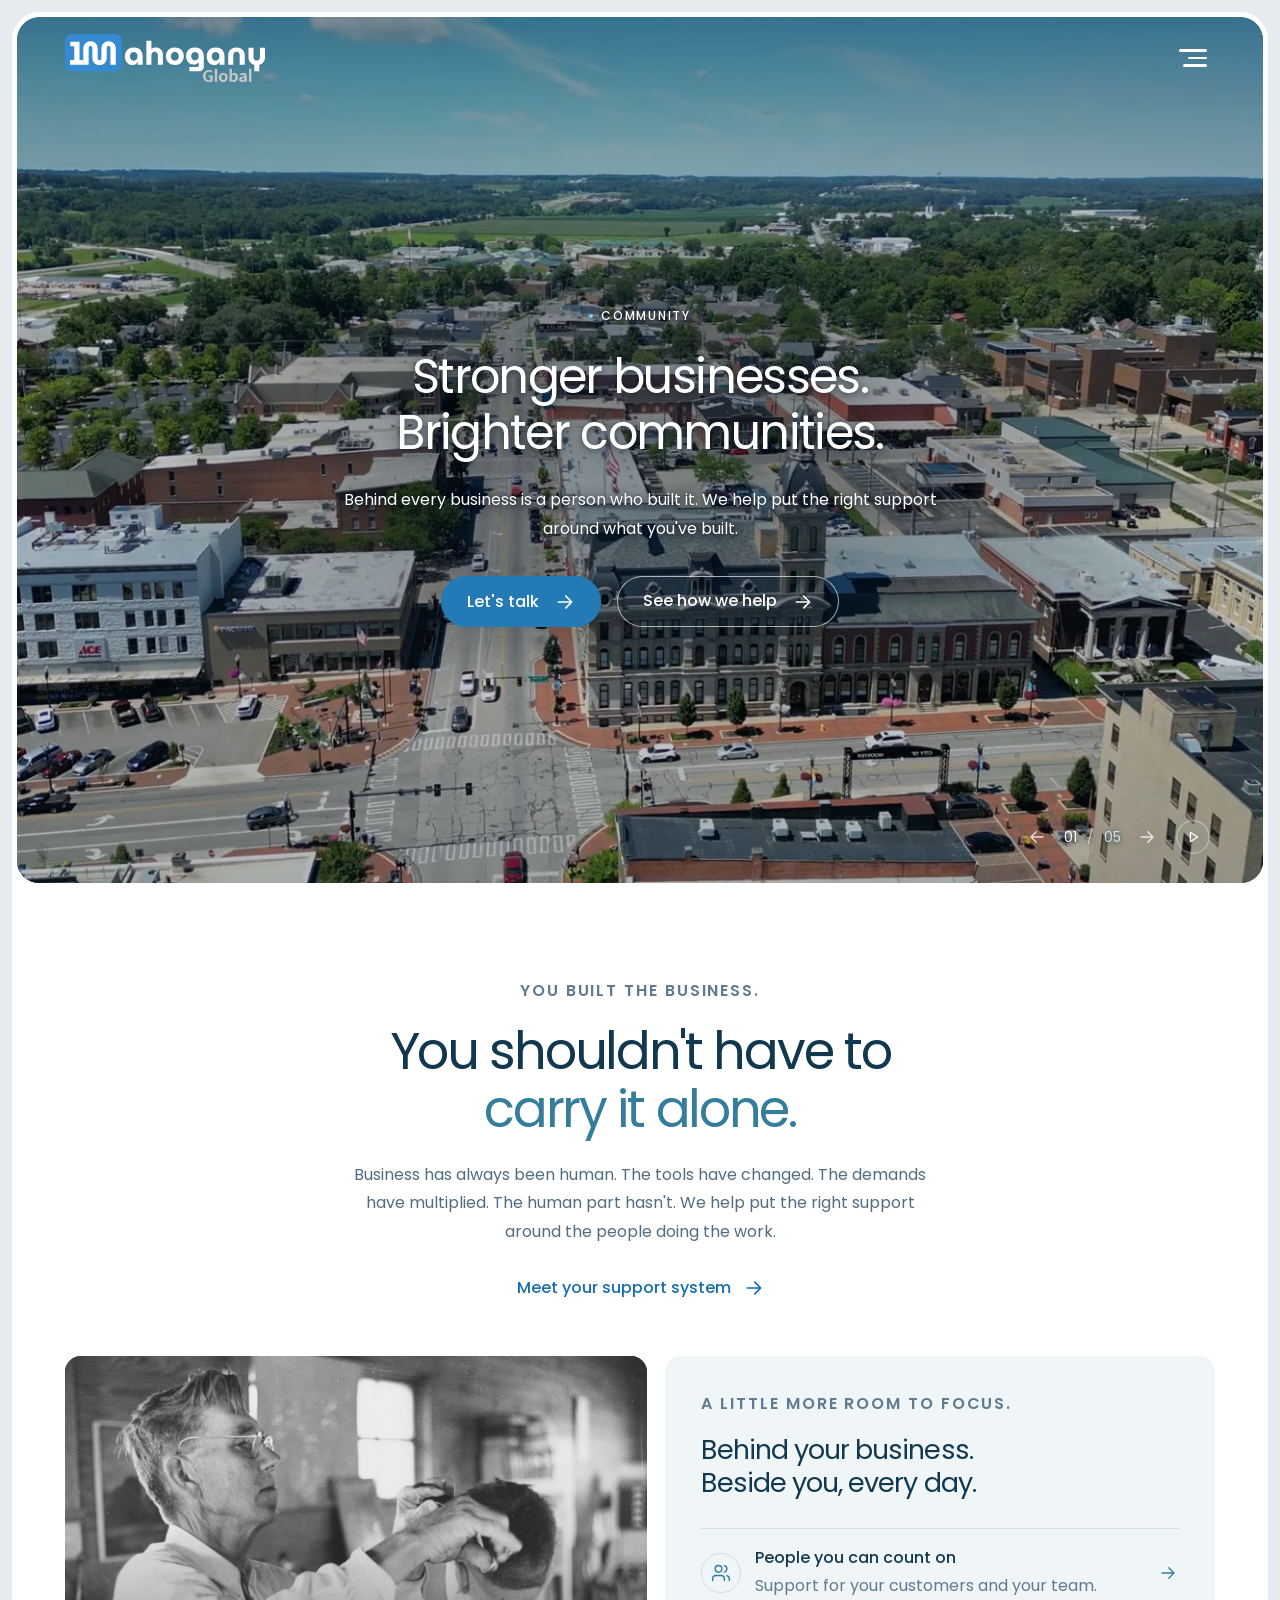
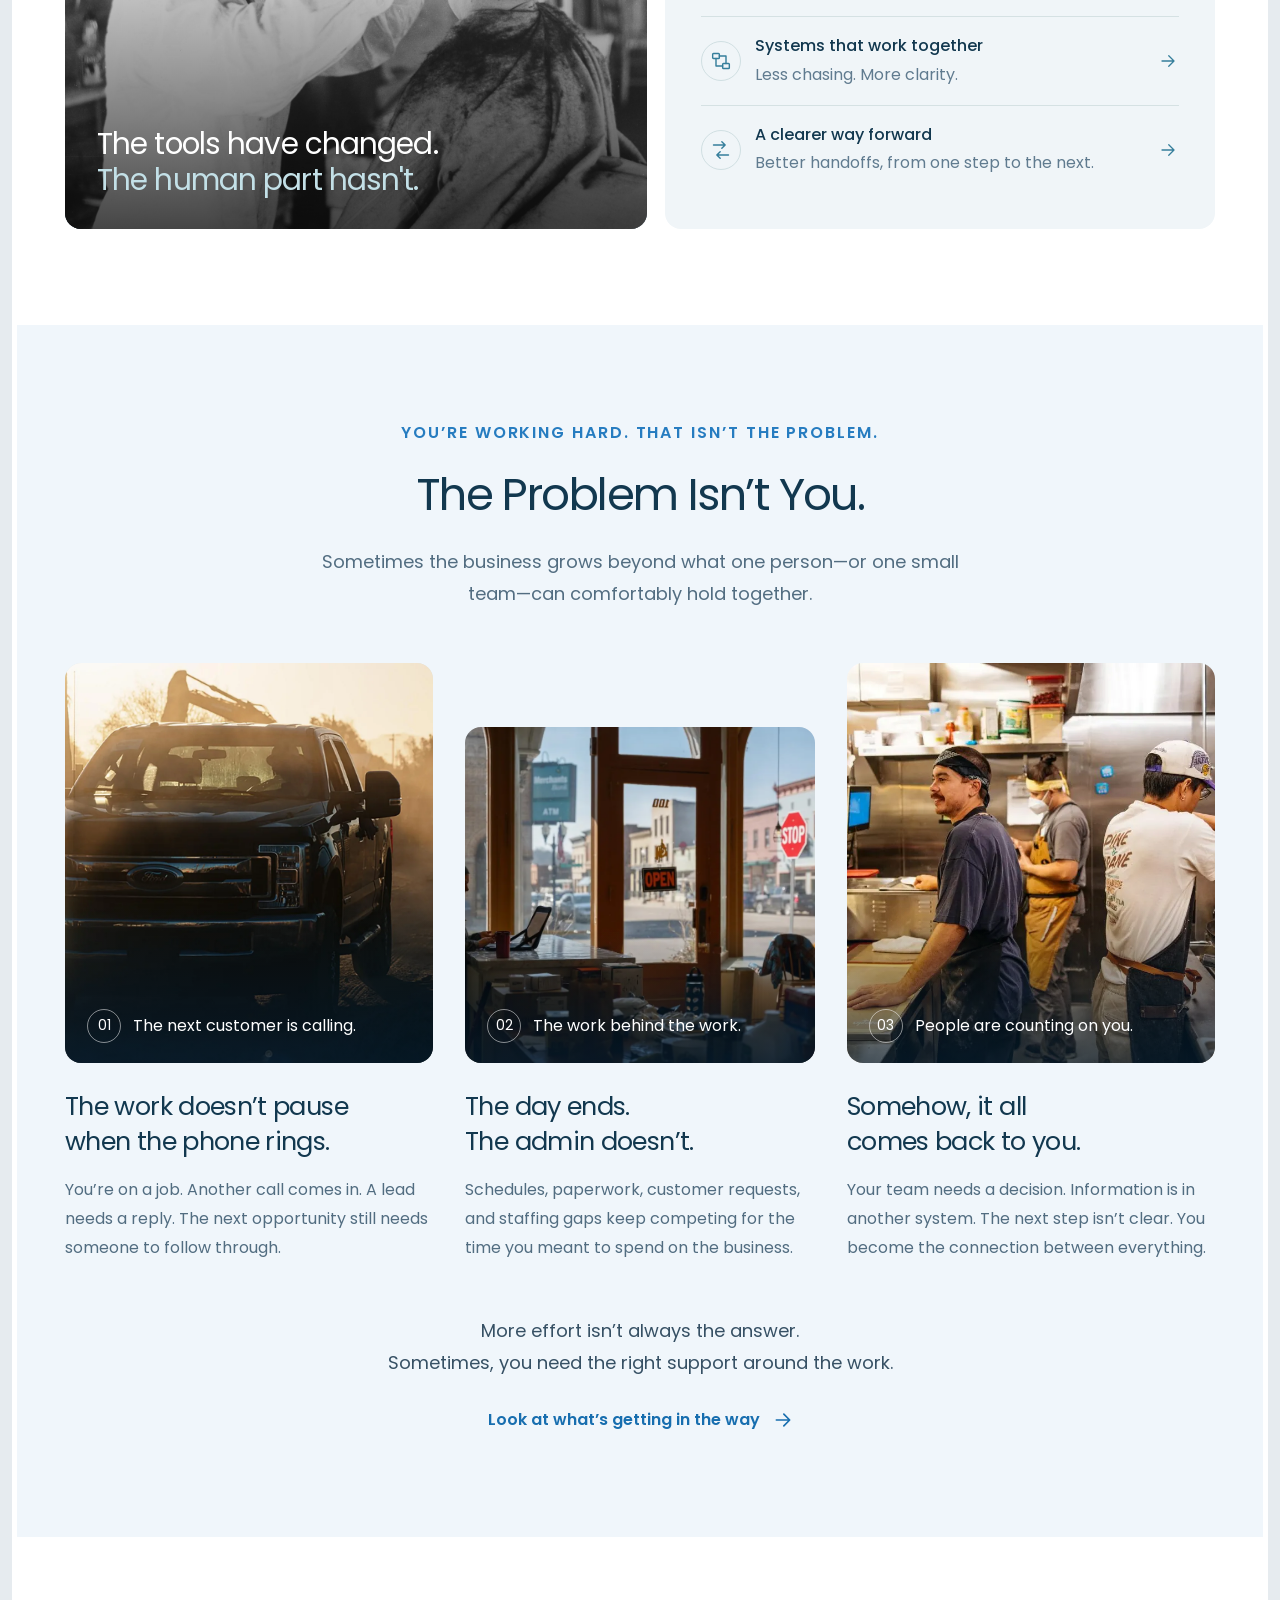
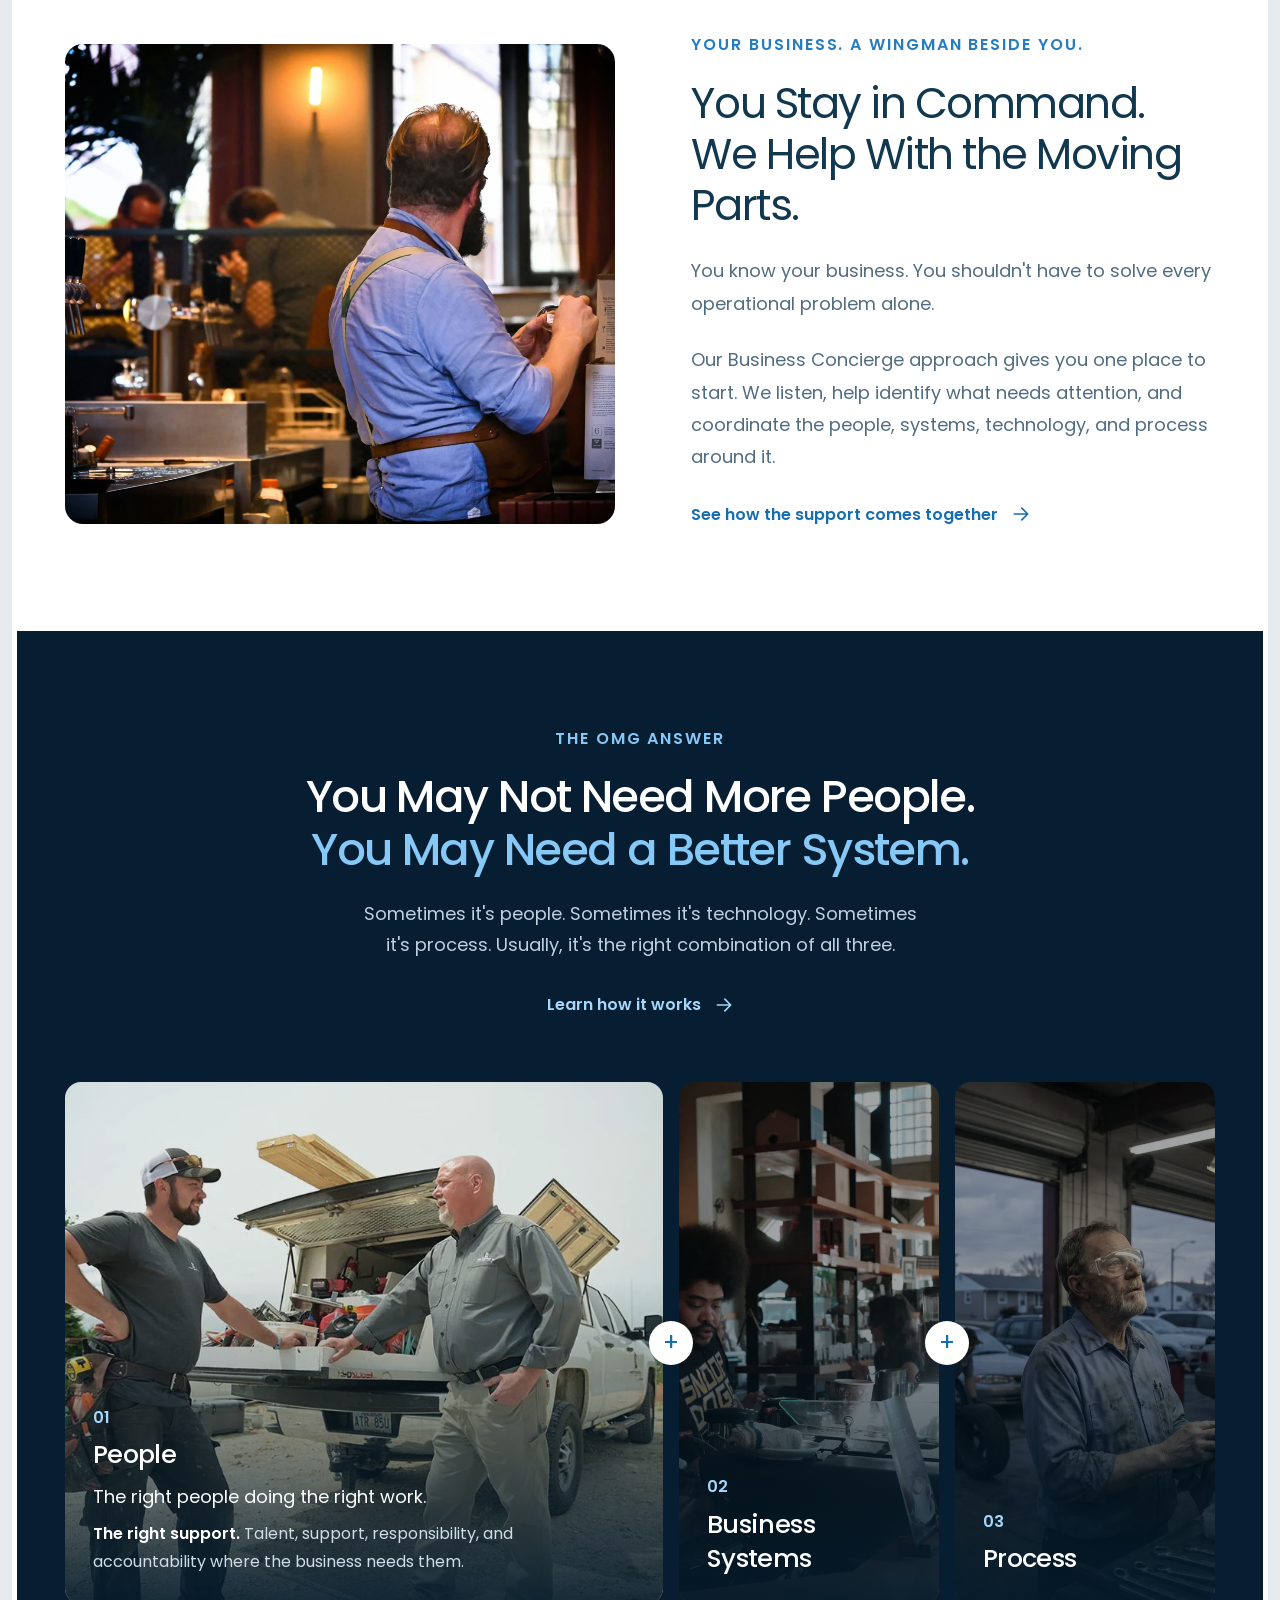
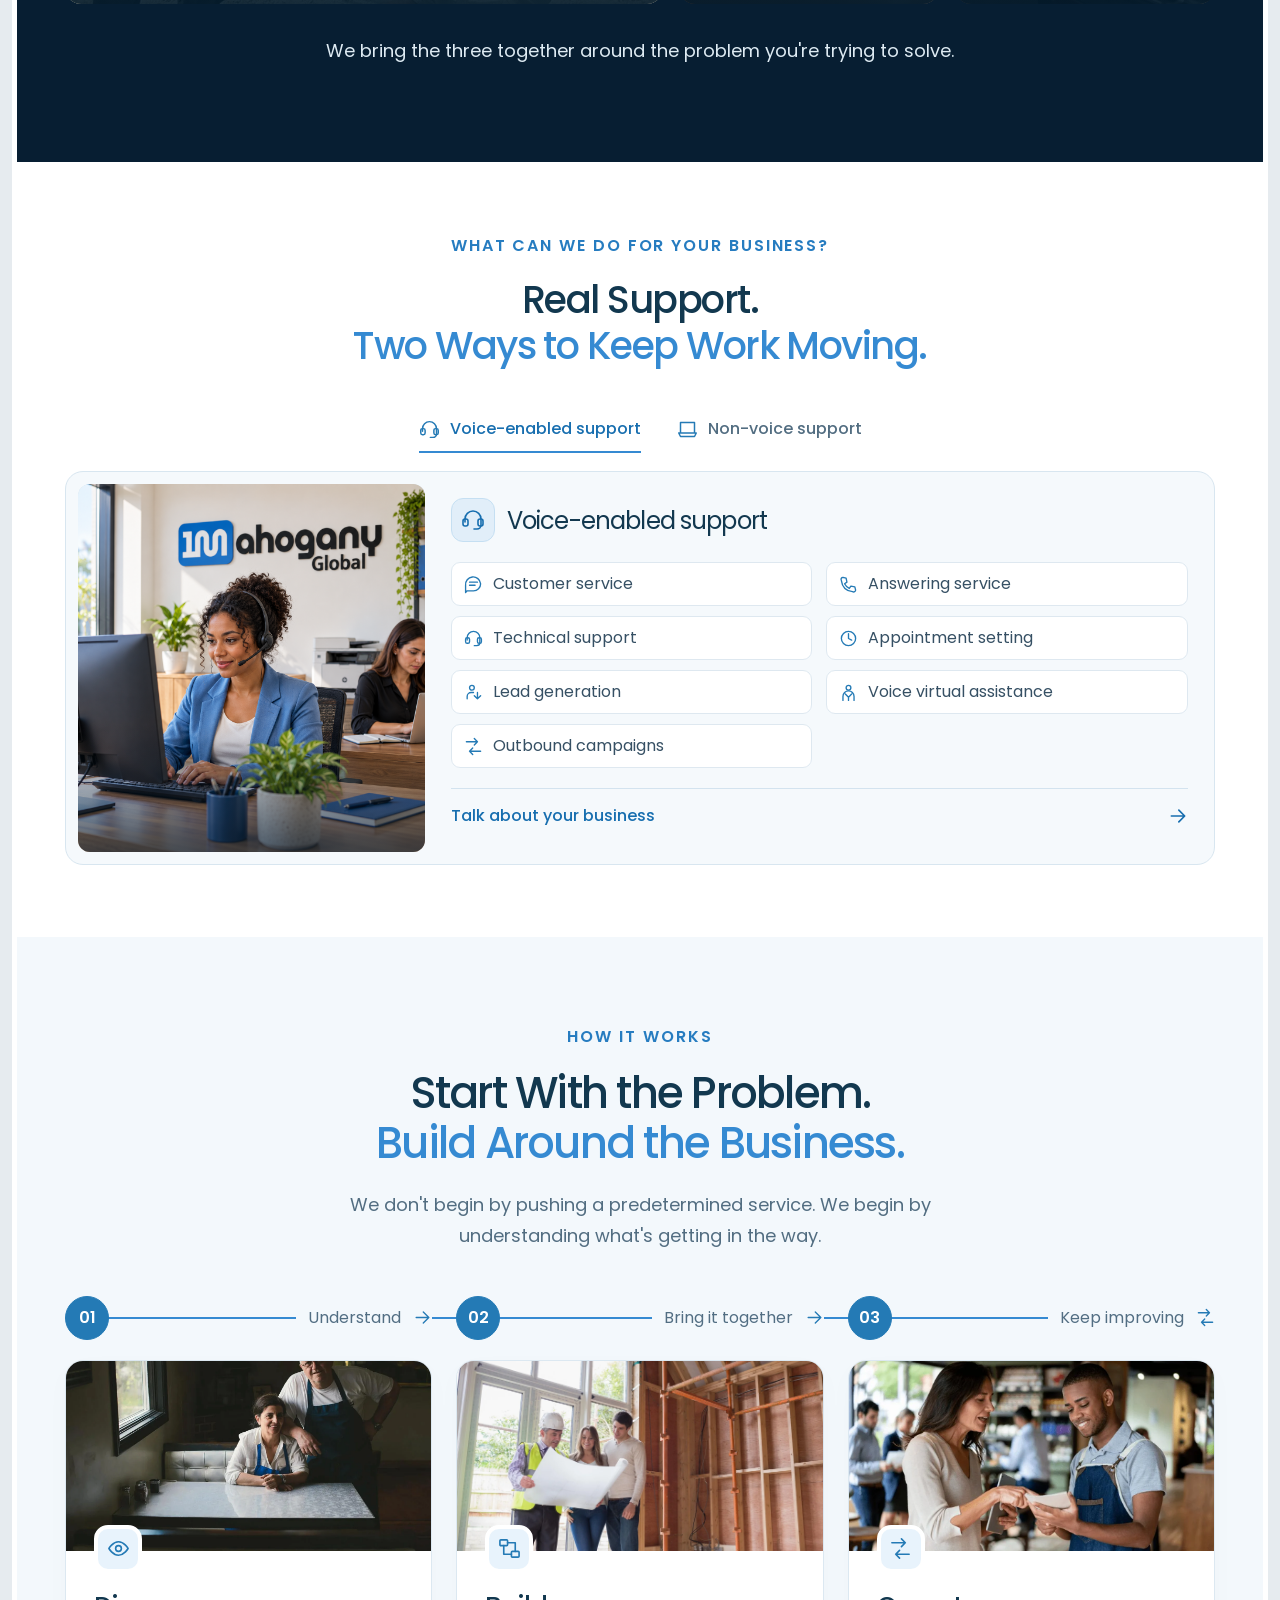
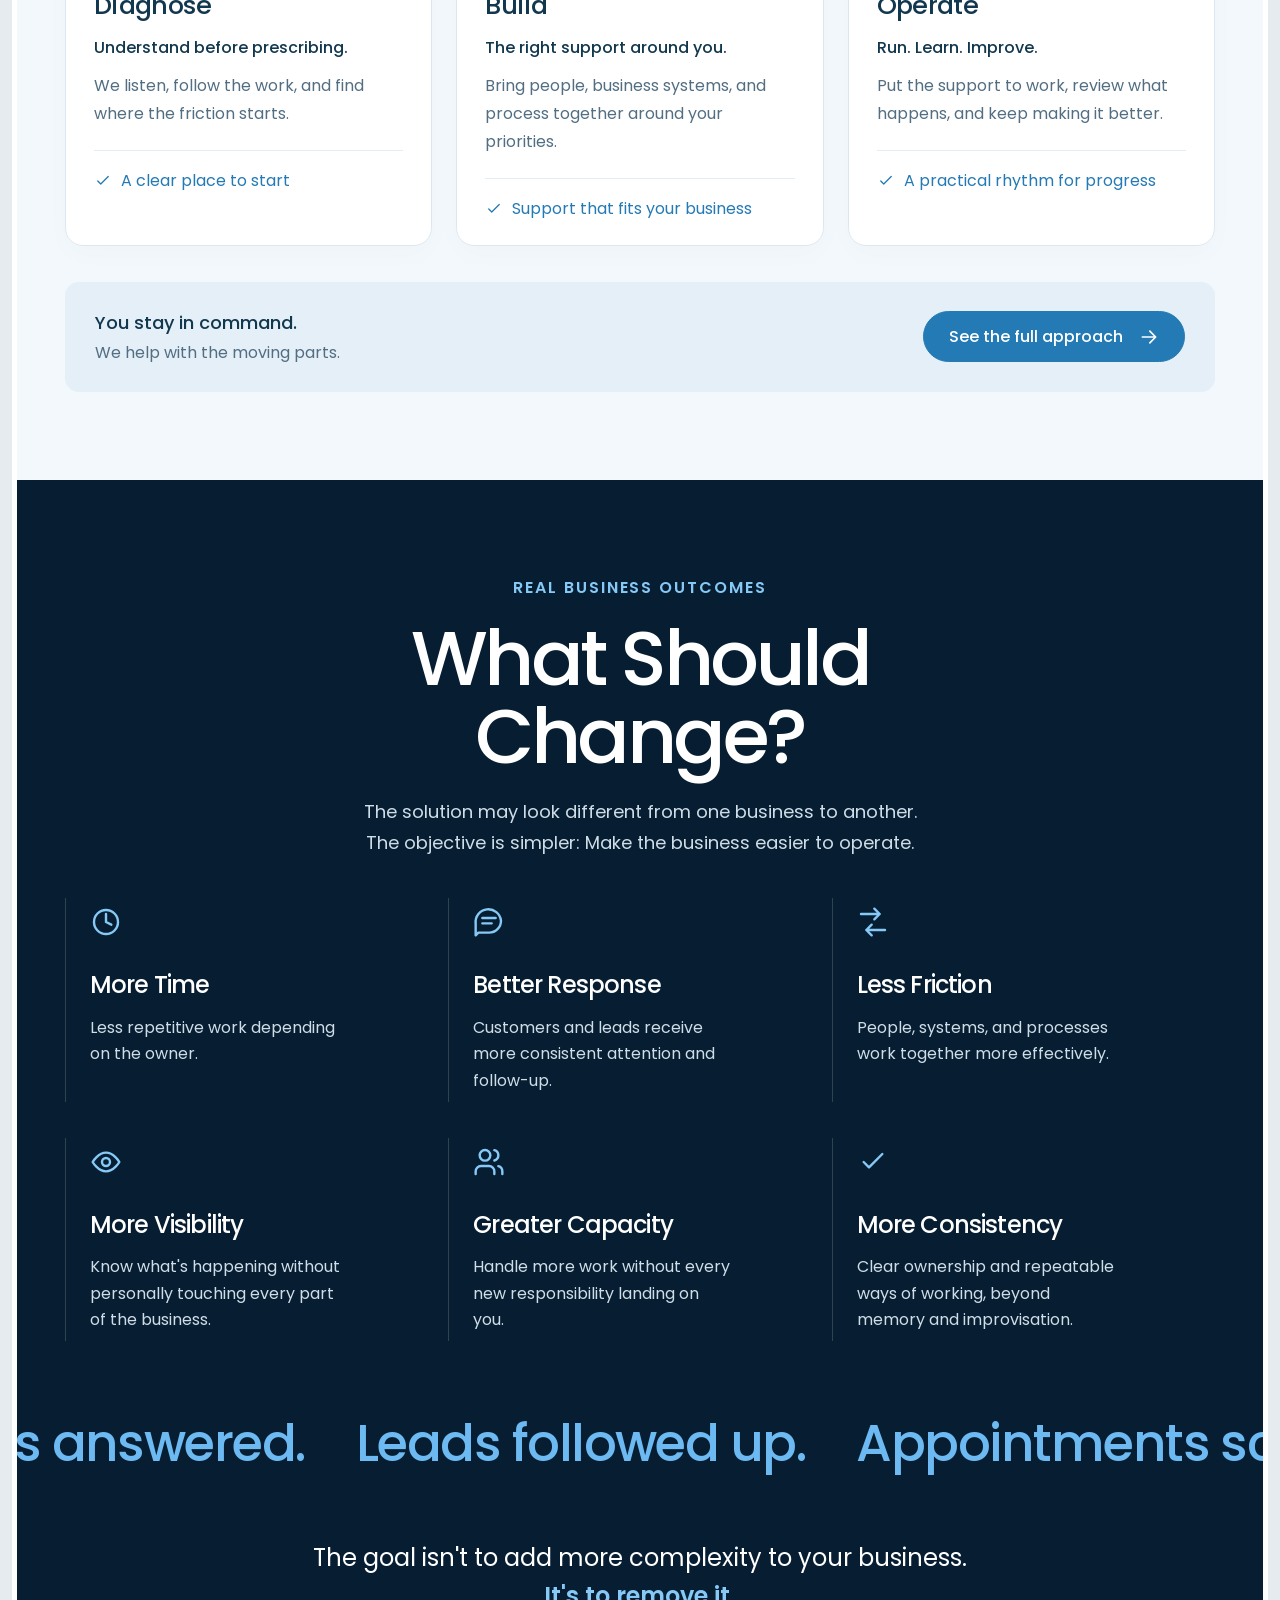
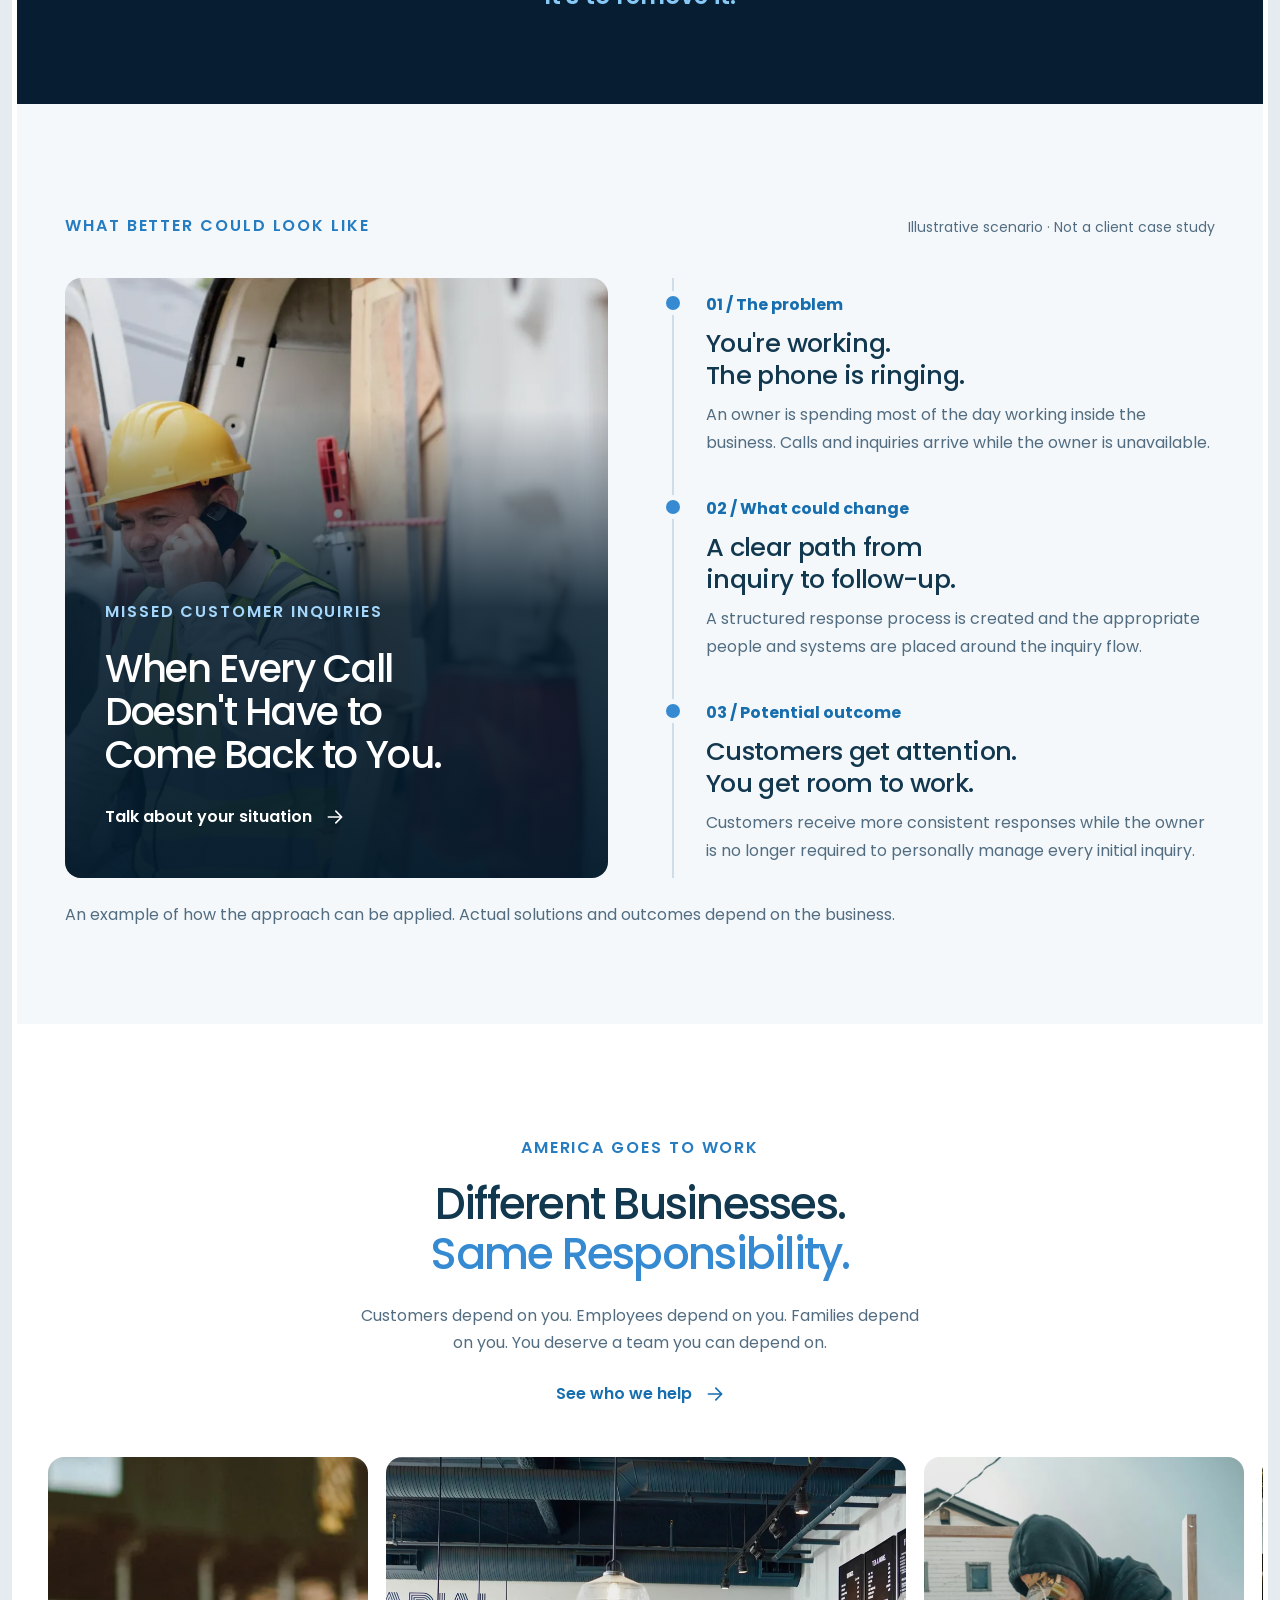
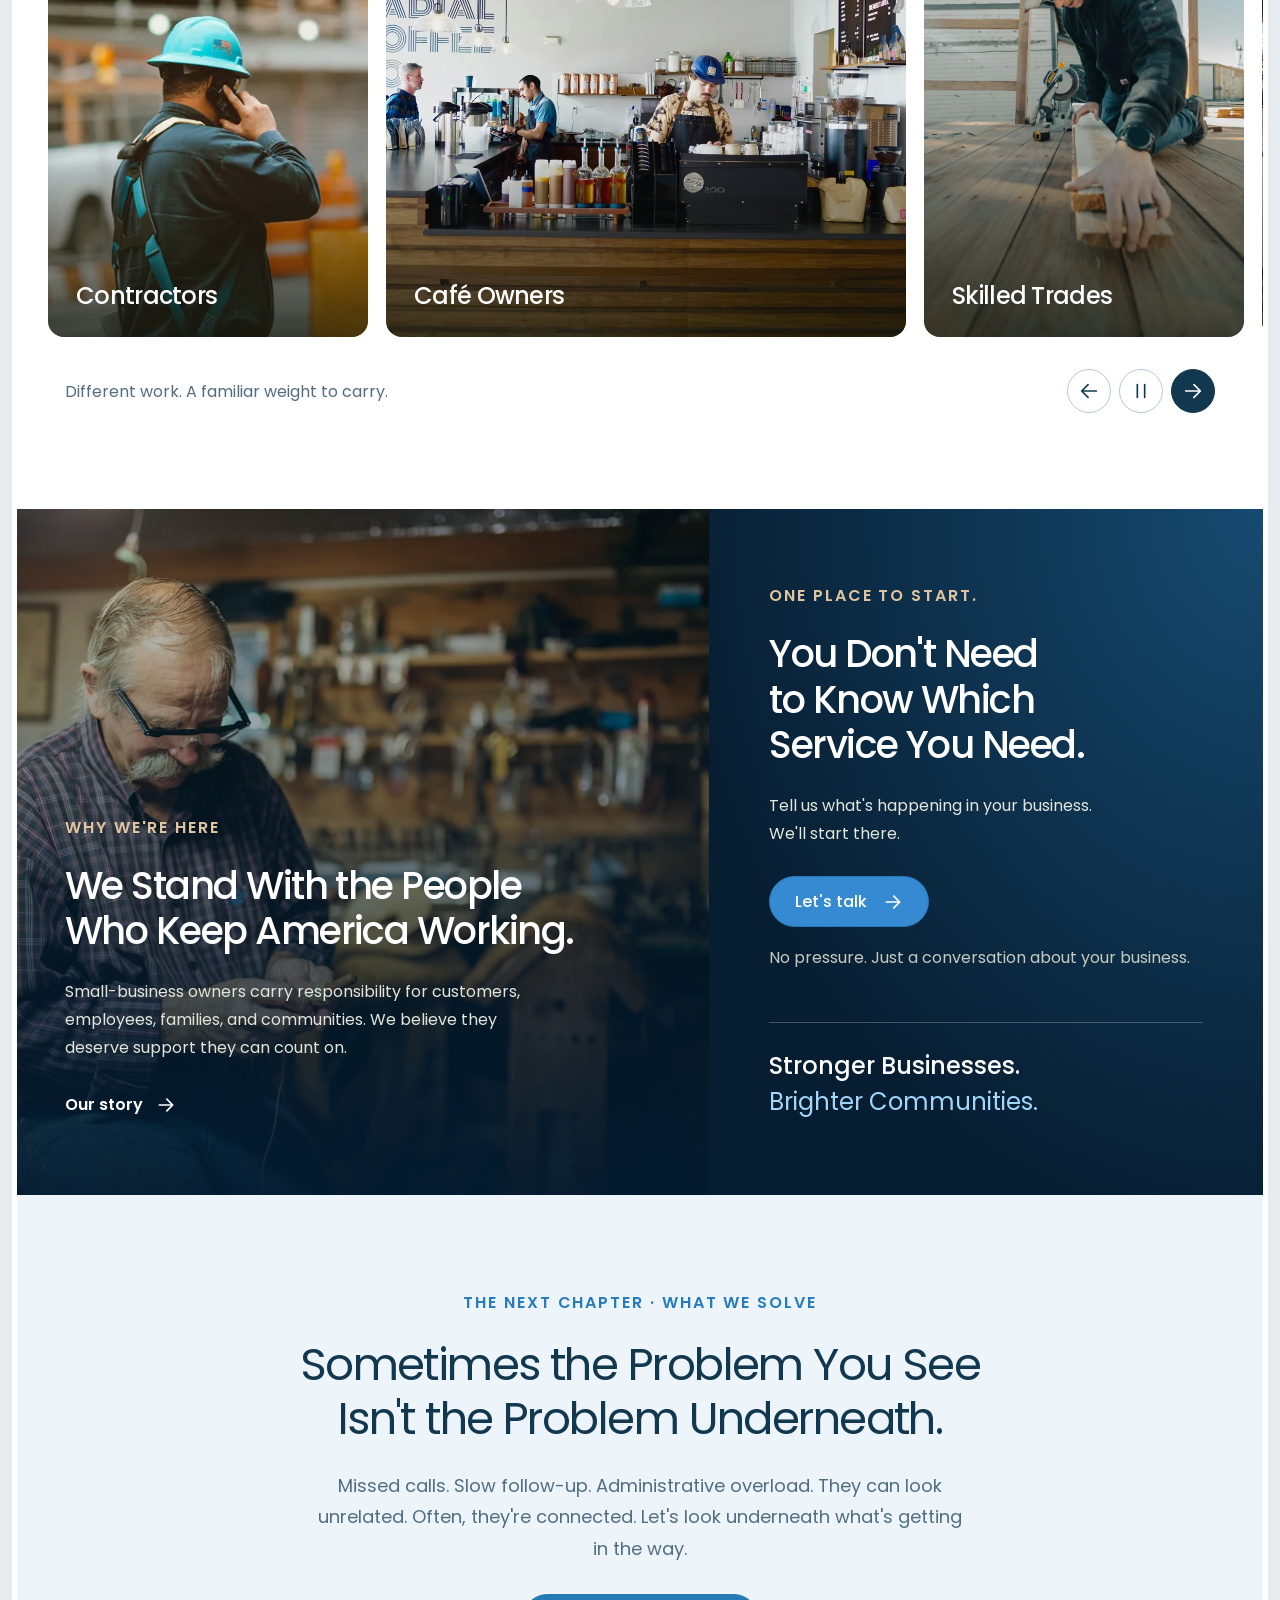
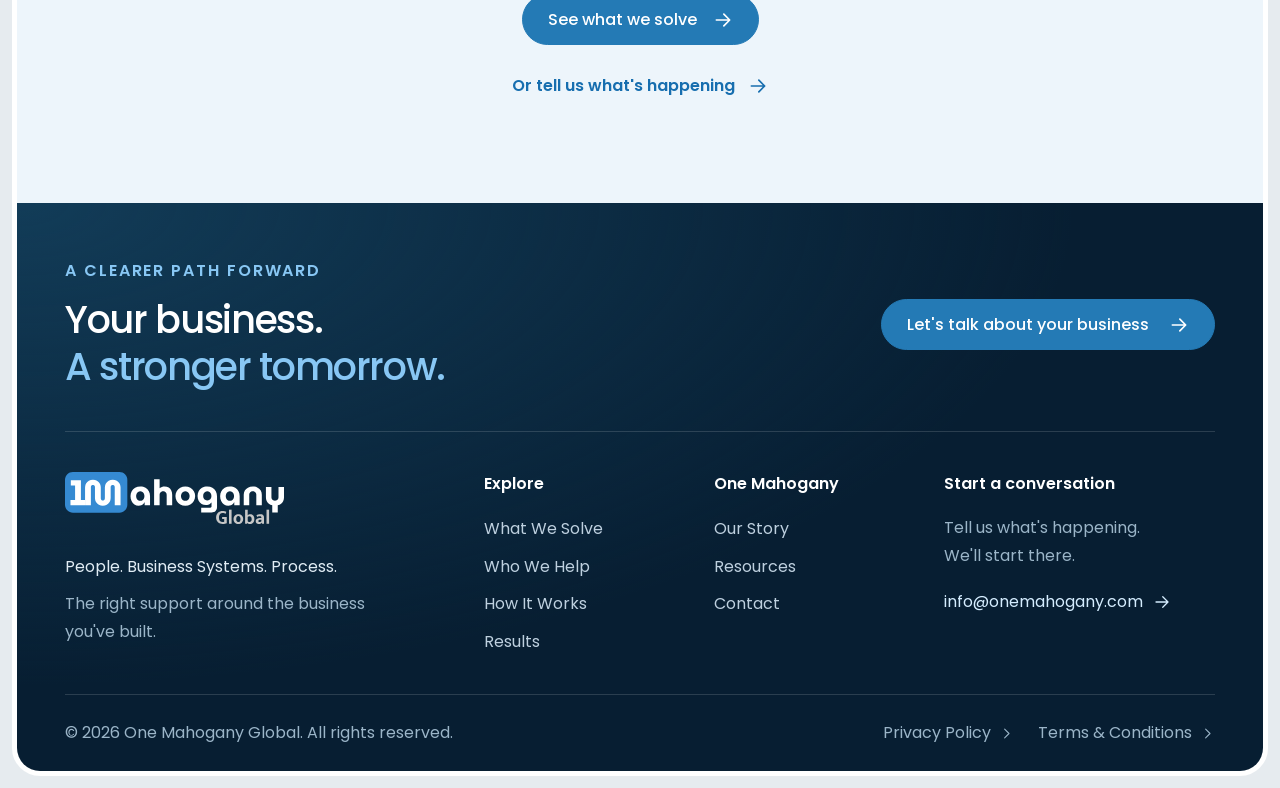
==== index.html @ 9b641d52 "Publish One Mahogany website prototype" ====
<!doctype html>
<html lang="en">
<head>
  <meta charset="utf-8">
  <meta name="viewport" content="width=device-width, initial-scale=1">
  <meta name="theme-color" content="#358AD2">
  <meta name="description" content="You built the business. You shouldn't have to carry it alone. One Mahogany Global brings together people, business systems, and process to help your business work better.">
  <meta name="robots" content="noindex, nofollow">
  <title>One Mahogany Global — You Built the Business. We Help Carry It.</title>
  <link rel="icon" href="assets/brand/icon.png">
  <link rel="preload" href="assets/images/hero/community.webp" as="image">
  
  <link rel="preload" href="assets/fonts/poppins-regular.ttf" as="font" type="font/ttf" crossorigin>
  <link rel="stylesheet" href="styles.css?v=journey-47">
  <link rel="stylesheet" href="modern.css?v=journey-47">
  <link rel="stylesheet" href="design-system.css?v=journey-47">
  <link rel="stylesheet" href="refresh.css?v=journey-47">
  <link rel="stylesheet" href="pages.css?v=journey-47">
  <script src="header-nav.js?v=3" defer></script>
  <script src="script.js?v=smooth-video-4" defer></script>
</head>
<body>
  <a class="skip-link" href="#main">Skip to content</a>
  <svg class="svg-library" xmlns="http://www.w3.org/2000/svg" aria-hidden="true">
    <symbol id="i-arrow" viewBox="0 0 24 24"><path d="M4 12h15M13 5l7 7-7 7"/></symbol>
    <symbol id="i-phone" viewBox="0 0 24 24"><path d="m5 3 4 1 1 5-3 2a15 15 0 0 0 6 6l2-3 5 1 1 4c0 2-2 3-4 2C9 20 4 15 3 7c-1-2 0-4 2-4Z"/></symbol>
    <symbol id="i-admin" viewBox="0 0 24 24"><path d="M7 3h9l4 4v14H5V3h2Zm8 0v6h5M8 13h8M8 17h6"/></symbol>
    <symbol id="i-leads" viewBox="0 0 24 24"><path d="M4 20v-3a5 5 0 0 1 5-5h3M17 12v8m-4-4 4 4 4-4"/><circle cx="10" cy="6" r="3"/></symbol>
    <symbol id="i-systems" viewBox="0 0 24 24"><rect x="2" y="3" width="8" height="6" rx="1"/><rect x="14" y="15" width="8" height="6" rx="1"/><path d="M6 9v9h8M18 15V6h-8"/></symbol>
    <symbol id="i-owner" viewBox="0 0 24 24"><circle cx="12" cy="6" r="3"/><path d="M5 22v-5a7 7 0 0 1 14 0v5M8 14l4 4 4-4M12 18v4"/></symbol>
    <symbol id="i-more" viewBox="0 0 24 24"><circle cx="4" cy="12" r="1"/><circle cx="12" cy="12" r="1"/><circle cx="20" cy="12" r="1"/></symbol>
    <symbol id="i-clock" viewBox="0 0 24 24"><circle cx="12" cy="12" r="9"/><path d="M12 6v6l4 2"/></symbol>
    <symbol id="i-chat" viewBox="0 0 24 24"><path d="M21 11a9 9 0 0 1-9 9H4l-2 2v-9a9 9 0 1 1 19-2Z"/><path d="M7 9h10M7 13h7"/></symbol>
    <symbol id="i-flow" viewBox="0 0 24 24"><path d="M3 6h14m-4-4 4 4-4 4M21 18H7m4-4-4 4 4 4"/></symbol>
    <symbol id="i-eye" viewBox="0 0 24 24"><path d="M2 12s4-7 10-7 10 7 10 7-4 7-10 7S2 12 2 12Z"/><circle cx="12" cy="12" r="3"/></symbol>
    <symbol id="i-check" viewBox="0 0 24 24"><path d="m5 12 4 4L19 6"/></symbol>
    <symbol id="i-headset" viewBox="0 0 24 24"><path d="M4 14v-3a8 8 0 0 1 16 0v6a4 4 0 0 1-4 4h-3"/><rect x="2" y="11" width="5" height="7" rx="2"/><rect x="17" y="11" width="5" height="7" rx="2"/></symbol>
    <symbol id="i-laptop" viewBox="0 0 24 24"><path d="M4 16V4h16v12M2 16h20l-2 4H4l-2-4Z"/></symbol>
    <symbol id="i-pause" viewBox="0 0 24 24"><path d="M8 5v14M16 5v14"/></symbol>
    <symbol id="i-play" viewBox="0 0 24 24"><path d="m8 5 11 7-11 7V5Z"/></symbol>
    <symbol id="i-volume" viewBox="0 0 24 24"><path d="M3 9v6h4l5 4V5L7 9H3Zm13-1a6 6 0 0 1 0 8m3-11a10 10 0 0 1 0 14"/></symbol>
    <symbol id="i-close" viewBox="0 0 24 24"><path d="m6 6 12 12M6 18 18 6"/></symbol>
    <symbol id="i-users" viewBox="0 0 24 24"><path d="M16 21v-2a4 4 0 0 0-4-4H6a4 4 0 0 0-4 4v2m20 0v-2a4 4 0 0 0-3-3.87M16 3.13a4 4 0 0 1 0 7.75"/><circle cx="9" cy="7" r="4"/></symbol>
    <symbol id="i-mute" viewBox="0 0 24 24"><path d="M3 9v6h4l5 4V5L7 9H3Zm13 0 6 6m0-6-6 6"/></symbol>
    <symbol id="i-chevron-right" viewBox="0 0 24 24"><path d="m9 5 7 7-7 7"/></symbol>
    <symbol id="i-chevron-up" viewBox="0 0 24 24"><path d="m5 15 7-7 7 7"/></symbol>
  </svg>

  <header class="site-header" id="site-header">
    <div class="header-inner">
      <a class="brand" href="#home" aria-label="One Mahogany Global home"><img src="assets/brand/logo-light.svg" width="203" height="48" alt="One Mahogany Global"></a>
      <button class="menu-toggle" type="button" aria-expanded="false" aria-controls="mobile-menu"><span></span><span></span><span></span><span class="sr-only">Open navigation</span></button>
      <nav id="main-nav" aria-label="Main navigation"><a class="nav-home" href="#home" aria-current="page">Home</a>
        <a href="what-we-solve.html">What We Solve</a><a href="who-we-help.html">Who We Help</a><a href="how-it-works.html">How It Works</a><a href="results.html">Results</a><a href="about.html">About</a><a href="resources.html">Resources</a>
        <a class="mobile-nav-cta" href="lets-talk.html">Let's talk <svg><use href="#i-arrow"/></svg></a>
      </nav>
      <a class="button button-primary header-cta" href="lets-talk.html">Let's talk <svg><use href="#i-arrow"/></svg></a>
    </div>
  </header>

  <div class="site-frame">
  <main id="main">
    <section class="hero" id="home" role="region" aria-roledescription="carousel" aria-label="Your business, your people: five stories" tabindex="-1">
      <div class="hero-media" aria-hidden="true">
        <video id="hero-video" class="hero-video is-active" muted playsinline preload="none" poster="assets/images/hero/community.webp" tabindex="-1"></video>
        <video id="hero-video-next" class="hero-video" muted playsinline preload="none" tabindex="-1"></video>
      </div>
      <div class="hero-scrim"></div>
      <div class="container hero-content">
        <div class="hero-copy" id="hero-copy">
          <p class="eyebrow hero-eyebrow"><span></span> For the people who keep America working</p>
          <p class="hero-chapter" id="hero-chapter">COMMUNITY</p>
          <h1 id="hero-title"><span class="hero-line">Stronger businesses.</span> <span class="hero-line">Brighter communities.</span></h1>
          <p class="hero-description" id="hero-description">Behind every business is a person who built it. We help put the right support around what you've built.</p>
          <div class="hero-cta-row"><a class="button button-primary" href="#lets-talk" data-contact>Let's talk <svg><use href="#i-arrow"/></svg></a><a class="hero-secondary" href="what-we-solve.html">See how we help <svg><use href="#i-arrow"/></svg></a></div>
          <p class="hero-values" aria-label="People, systems, and process"><span>People</span><span>Systems</span><span>Process</span></p>
        </div>
        <div class="hero-bottom"><p class="hero-signature">People. Systems. Process.</p><div class="hero-navigation" role="group" aria-label="Hero carousel controls"><button class="round-control" id="hero-prev" type="button" aria-label="Previous hero slide"><svg class="reverse"><use href="#i-arrow"/></svg></button><span class="hero-count" aria-hidden="true"><span id="hero-current">01</span><span class="count-divider">/</span><span>05</span></span><button class="round-control" id="hero-next" type="button" aria-label="Next hero slide"><svg><use href="#i-arrow"/></svg></button><button id="video-play" class="round-control hero-pause" type="button" aria-label="Play hero carousel" aria-pressed="false"><svg class="hero-progress-ring" viewBox="0 0 40 40" aria-hidden="true"><circle class="ring-track" cx="20" cy="20" r="17"/><circle id="hero-ring-value" cx="20" cy="20" r="17" pathLength="100" stroke-dasharray="100" stroke-dashoffset="100"/></svg><svg class="hero-play-icon"><use href="#i-play"/></svg></button></div></div>
      </div>
      <p class="sr-only" id="hero-status" aria-live="polite"></p>
    </section>

    <section class="section introduction" id="introduction" aria-labelledby="intro-title">
      <div class="container">
        <div class="intro-heading">
          <div class="intro-statement"><p class="eyebrow">You built the business.</p><h2 id="intro-title">You shouldn't have to<br><span>carry it alone.</span></h2></div>
          <div class="intro-foot"><p>Business has always been human. The tools have changed. The demands have multiplied. The human part hasn't. We help put the right support around the people doing the work.</p><a class="text-link" href="#the-omg-answer">Meet your support system <svg><use href="#i-arrow"/></svg></a></div>
        </div>
        <div class="intro-editorial">
          <figure class="intro-feature"><img src="assets/images/historic-barber.webp" width="1800" height="1207" loading="lazy" alt="Archival black-and-white close-up of a barber cutting a customer's hair"><figcaption><span>The tools have changed.</span><strong>The human part hasn't.</strong></figcaption></figure>
          <div class="intro-support"><p class="eyebrow">A little more room to focus.</p><h3>Behind your business.<br>Beside you, every day.</h3><div class="intro-support-list">
            <a href="#voice-services"><span class="intro-support-icon"><svg aria-hidden="true"><use href="#i-users"/></svg></span><span><strong>People you can count on</strong><span>Support for your customers and your team.</span></span><svg class="intro-support-arrow" aria-hidden="true"><use href="#i-arrow"/></svg></a>
            <a href="#the-omg-answer"><span class="intro-support-icon"><svg aria-hidden="true"><use href="#i-systems"/></svg></span><span><strong>Systems that work together</strong><span>Less chasing. More clarity.</span></span><svg class="intro-support-arrow" aria-hidden="true"><use href="#i-arrow"/></svg></a>
            <a href="#how-it-works"><span class="intro-support-icon"><svg aria-hidden="true"><use href="#i-flow"/></svg></span><span><strong>A clearer way forward</strong><span>Better handoffs, from one step to the next.</span></span><svg class="intro-support-arrow" aria-hidden="true"><use href="#i-arrow"/></svg></a>
          </div></div>
        </div>
      </div>
    </section>

    <section class="section recognition-section" id="what-we-solve" aria-labelledby="recognition-title"><div class="container">
      <div class="section-heading"><p class="eyebrow">You’re working hard. That isn’t the problem.</p><h2 id="recognition-title">The Problem Isn’t You.</h2><p>Sometimes the business grows beyond what one person—or one small team—can comfortably hold together.</p></div>
      <div class="pressure-stories">
        <article><figure class="pressure-image"><img src="assets/images/home-contractor-phone.webp" width="1500" height="1000" loading="lazy" alt="A contractor taking a call beside a parked work vehicle"><figcaption><span class="pressure-number">01</span><span>The next customer is calling.</span></figcaption></figure><h3>The work doesn’t pause<br>when the phone rings.</h3><p>You’re on a job. Another call comes in. A lead needs a reply. The next opportunity still needs someone to follow through.</p></article>
        <article><figure class="pressure-image"><img src="assets/images/owner-laptop.webp" width="1200" height="800" loading="lazy" alt="A business owner reviewing administrative work on a laptop"><figcaption><span class="pressure-number">02</span><span>The work behind the work.</span></figcaption></figure><h3>The day ends.<br>The admin doesn’t.</h3><p>Schedules, paperwork, customer requests, and staffing gaps keep competing for the time you meant to spend on the business.</p></article>
        <article><figure class="pressure-image"><img src="assets/images/kitchen-team.webp" width="1280" height="722" loading="lazy" alt="A restaurant team coordinating food preparation during service"><figcaption><span class="pressure-number">03</span><span>People are counting on you.</span></figcaption></figure><h3>Somehow, it all<br>comes back to you.</h3><p>Your team needs a decision. Information is in another system. The next step isn’t clear. You become the connection between everything.</p></article>
      </div>
      <div class="recognition-closing"><p>More effort isn’t always the answer.<br>Sometimes, you need the right support around the work.</p><a class="text-link" href="what-we-solve.html">Look at what’s getting in the way <svg aria-hidden="true"><use href="#i-arrow"/></svg></a></div>
    </div></section>

    <section class="section wingman-section"><div class="container story-split"><figure class="story-photo"><img src="assets/images/customer-conversation.webp" loading="lazy" width="1400" height="934" alt="An owner and customer talking across a café counter"></figure><div class="story-copy"><p class="eyebrow">Your business. A wingman beside you.</p><h2>You Stay in Command.<br>We Help With the Moving Parts.</h2><p>You know your business. You shouldn't have to solve every operational problem alone.</p><p>Our Business Concierge approach gives you one place to start. We listen, help identify what needs attention, and coordinate the people, systems, technology, and process around it.</p><a class="text-link" href="how-it-works.html">See how the support comes together <svg><use href="#i-arrow"/></svg></a></div></div></section>
    <section class="section answer dark-section" id="the-omg-answer" aria-labelledby="answer-title">
      <div class="container answer-layout">
        <div class="answer-copy"><p class="eyebrow light">The OMG answer</p><h2 id="answer-title"><span>You May Not Need More People.</span><em>You May Need a Better System.</em></h2><p>Sometimes it's people. Sometimes it's technology. Sometimes it's process. Usually, it's the right combination of all three.</p><a class="text-link gold" href="#how-it-works">Learn how it works <svg><use href="#i-arrow"/></svg></a></div>
        <div class="pillars" id="pillars">
          <article class="pillar is-open"><img class="pillar-image" src="assets/images/people-on-site.webp" width="1280" height="722" loading="lazy" alt="Two tradespeople coordinating work beside their truck"><div class="pillar-body"><span class="pillar-index">01</span><h3><button class="pillar-toggle" type="button" aria-expanded="true" aria-controls="pillar-people">People</button></h3><div class="pillar-detail" id="pillar-people"><div><p class="pillar-lead">The right people doing the right work.</p><p><strong>The right support.</strong> Talent, support, responsibility, and accountability where the business needs them.</p></div></div></div></article>
          <span class="pillar-plus" aria-hidden="true">+</span>
          <article class="pillar"><img class="pillar-image" src="assets/images/business-systems.webp" width="1400" height="934" loading="lazy" alt="A business workspace with a computer at the service counter"><div class="pillar-body"><span class="pillar-index">02</span><h3><button class="pillar-toggle" type="button" aria-expanded="false" aria-controls="pillar-systems">Business Systems</button></h3><div class="pillar-detail" id="pillar-systems"><div><p class="pillar-lead">Technology that makes the work easier.</p><p><strong>The right tools.</strong> The right tools, integrations, information, and automation supporting the people doing the work.</p></div></div></div></article>
          <span class="pillar-plus" aria-hidden="true">+</span>
          <article class="pillar"><img class="pillar-image" src="assets/images/mechanic-shop.webp" width="1500" height="1006" loading="lazy" alt="A mechanic at a tool bench in an organized repair shop"><div class="pillar-body"><span class="pillar-index">03</span><h3><button class="pillar-toggle" type="button" aria-expanded="false" aria-controls="pillar-process">Process</button></h3><div class="pillar-detail" id="pillar-process"><div><p class="pillar-lead">A better way for the work to flow.</p><p><strong>A clearer way to work.</strong> Clear workflows, handoffs, responsibilities, and standards that make execution more consistent.</p></div></div></div></article>
        </div>
        <p class="pillars-closing">We bring the three together around the problem you're trying to solve.</p>
      </div>
    </section>

    <section class="section services" id="services" aria-labelledby="services-title">
      <div class="container">
        <div class="section-intro services-intro"><p class="eyebrow">What can we do for your business?</p><h2 id="services-title"><span>Real Support.</span><em>Two Ways to Keep Work Moving.</em></h2></div>
<div class="capability-panels capability-explorer"><div class="capability-tabs" role="tablist" aria-label="Explore business support"><button id="voice-tab" type="button" role="tab" aria-selected="true" aria-controls="voice-services"><svg aria-hidden="true"><use href="#i-headset"/></svg><span>Voice-enabled support</span></button><button id="nonvoice-tab" type="button" role="tab" aria-selected="false" aria-controls="nonvoice-services" tabindex="-1"><svg aria-hidden="true"><use href="#i-laptop"/></svg><span>Non-voice support</span></button></div><article class="capability-panel" id="voice-services" role="tabpanel" aria-labelledby="voice-tab" tabindex="0"><figure class="capability-image"><img src="assets/images/one-mahogany-office-concept.png" width="1254" height="1254" loading="lazy" alt="AI-generated One Mahogany Global office concept with a headset user, computer work, and the company logo on the wall"></figure><div class="capability-content"><div class="capability-title"><span class="capability-main-icon"><svg aria-hidden="true"><use href="#i-headset"/></svg></span><div><h3>Voice-enabled support</h3></div></div><ul class="capability-list"><li><svg aria-hidden="true"><use href="#i-chat"/></svg><span>Customer service</span></li><li><svg aria-hidden="true"><use href="#i-phone"/></svg><span>Answering service</span></li><li><svg aria-hidden="true"><use href="#i-headset"/></svg><span>Technical support</span></li><li><svg aria-hidden="true"><use href="#i-clock"/></svg><span>Appointment setting</span></li><li><svg aria-hidden="true"><use href="#i-leads"/></svg><span>Lead generation</span></li><li><svg aria-hidden="true"><use href="#i-owner"/></svg><span>Voice virtual assistance</span></li><li><svg aria-hidden="true"><use href="#i-flow"/></svg><span>Outbound campaigns</span></li></ul><a class="text-link" href="lets-talk.html">Talk about your business <svg aria-hidden="true"><use href="#i-arrow"/></svg></a></div></article><article class="capability-panel" id="nonvoice-services" role="tabpanel" aria-labelledby="nonvoice-tab" tabindex="0" hidden><figure class="capability-image"><img src="assets/images/one-mahogany-nonvoice-office.png" width="1254" height="1254" loading="lazy" alt="AI-generated One Mahogany Global office concept with two colleagues handling computer-based work beneath the company wall logo"></figure><div class="capability-content"><div class="capability-title"><span class="capability-main-icon"><svg aria-hidden="true"><use href="#i-laptop"/></svg></span><div><h3>Non-voice support</h3></div></div><ul class="capability-list"><li><svg aria-hidden="true"><use href="#i-admin"/></svg><span>Email support</span></li><li><svg aria-hidden="true"><use href="#i-chat"/></svg><span>Chat support</span></li><li><svg aria-hidden="true"><use href="#i-users"/></svg><span>Social media management</span></li><li><svg aria-hidden="true"><use href="#i-owner"/></svg><span>Non-voice virtual assistance</span></li><li><svg aria-hidden="true"><use href="#i-systems"/></svg><span>Data entry</span></li><li><svg aria-hidden="true"><use href="#i-admin"/></svg><span>Transcription</span></li><li><svg aria-hidden="true"><use href="#i-flow"/></svg><span>Back-office administration</span></li></ul><a class="text-link" href="lets-talk.html">Talk about your business <svg aria-hidden="true"><use href="#i-arrow"/></svg></a></div></article></div>

      </div>
    </section>

    <section class="section process-section" id="how-it-works" aria-labelledby="process-title">
      <div class="container">
        <div class="section-intro process-intro"><p class="eyebrow">How it works</p><h2 id="process-title">Start With the Problem.<br><em>Build Around the Business.</em></h2><p>We don't begin by pushing a predetermined service. We begin by understanding what's getting in the way.</p></div>
        <ol class="process-journey" aria-label="Diagnose, build, and operate">
          <li class="process-stage"><div class="process-waypoint"><span>01</span><span class="process-direction" aria-hidden="true">Understand <svg><use href="#i-arrow"/></svg></span></div><article class="process-card"><figure><img src="assets/images/process-discover.webp" width="1600" height="1067" loading="lazy" alt="Colleagues discussing their work together around a café table"></figure><div class="process-card-copy"><span class="process-icon"><svg aria-hidden="true"><use href="#i-eye"/></svg></span><h3>Diagnose</h3><p class="process-lead">Understand before prescribing.</p><p>We listen, follow the work, and find where the friction starts.</p><div class="process-takeaway"><svg aria-hidden="true"><use href="#i-check"/></svg>A clear place to start</div></div></article></li>
          <li class="process-stage"><div class="process-waypoint"><span>02</span><span class="process-direction" aria-hidden="true">Bring it together <svg><use href="#i-arrow"/></svg></span></div><article class="process-card"><figure><img src="assets/images/process-plan.webp" width="1600" height="1067" loading="lazy" alt="A construction professional reviewing plans with clients at a building site"></figure><div class="process-card-copy"><span class="process-icon"><svg aria-hidden="true"><use href="#i-systems"/></svg></span><h3>Build</h3><p class="process-lead">The right support around you.</p><p>Bring people, business systems, and process together around your priorities.</p><div class="process-takeaway"><svg aria-hidden="true"><use href="#i-check"/></svg>Support that fits your business</div></div></article></li>
          <li class="process-stage"><div class="process-waypoint"><span>03</span><span class="process-direction" aria-hidden="true">Keep improving <svg><use href="#i-flow"/></svg></span></div><article class="process-card"><figure><img src="assets/images/process-deliver.webp" width="1600" height="1067" loading="lazy" alt="Two hospitality colleagues coordinating service work at a counter"></figure><div class="process-card-copy"><span class="process-icon"><svg aria-hidden="true"><use href="#i-flow"/></svg></span><h3>Operate</h3><p class="process-lead">Run. Learn. Improve.</p><p>Put the support to work, review what happens, and keep making it better.</p><div class="process-takeaway"><svg aria-hidden="true"><use href="#i-check"/></svg>A practical rhythm for progress</div></div></article></li>
        </ol>
        <div class="process-summary"><p>You stay in command.<span>We help with the moving parts.</span></p><a class="button button-primary" href="how-it-works.html">See the full approach <svg aria-hidden="true"><use href="#i-arrow"/></svg></a></div>
      </div>
    </section>

    <section class="section outcomes dark-section" id="results" aria-labelledby="outcomes-title">
      <div class="container"><div class="section-intro split-intro"><div><p class="eyebrow light">Real business outcomes</p><h2 id="outcomes-title">What Should Change?</h2></div><p class="intro-copy">The solution may look different from one business to another. The objective is simpler: Make the business easier to operate.</p></div>
        <div class="outcome-grid"><article><svg class="line-icon"><use href="#i-clock"/></svg><h3>More Time</h3><p>Less repetitive work depending on the owner.</p></article><article><svg class="line-icon"><use href="#i-chat"/></svg><h3>Better Response</h3><p>Customers and leads receive more consistent attention and follow-up.</p></article><article><svg class="line-icon"><use href="#i-flow"/></svg><h3>Less Friction</h3><p>People, systems, and processes work together more effectively.</p></article><article><svg class="line-icon"><use href="#i-eye"/></svg><h3>More Visibility</h3><p>Know what's happening without personally touching every part of the business.</p></article><article><svg class="line-icon"><use href="#i-users"/></svg><h3>Greater Capacity</h3><p>Handle more work without every new responsibility landing on you.</p></article><article><svg class="line-icon"><use href="#i-check"/></svg><h3>More Consistency</h3><p>Clear ownership and repeatable ways of working, beyond memory and improvisation.</p></article></div>
      </div>
      <div class="result-strip" id="result-strip"><div class="result-run"><span>Calls answered.</span><span>Leads followed up.</span><span>Appointments scheduled.</span><span>Customers updated.</span><span>Administrative work handled.</span><span>Systems connected.</span><span>Processes made clearer.</span></div></div>
      <div class="container"><p class="outcomes-closing">The goal isn't to add more complexity to your business.<br><em>It's to remove it.</em></p></div>
    </section>

    <section class="section proof-section" id="business-example" aria-labelledby="proof-title">
      <div class="container"><div class="proof-intro"><p class="eyebrow">What better could look like</p><p class="scenario-label">Illustrative scenario · Not a client case study</p></div>
        <div class="proof-layout"><div class="proof-opening"><img src="assets/images/contractor-call.webp" width="1500" height="1000" loading="lazy" alt="A construction professional in a hard hat taking a phone call at a building site"><div class="proof-opening-copy"><span class="eyebrow light">Missed customer inquiries</span><h2 id="proof-title">When Every Call Doesn't Have to Come Back to You.</h2><a class="text-link light" href="#lets-talk" data-contact="Customer Calls">Talk about your situation <svg><use href="#i-arrow"/></svg></a></div></div><div class="proof-stages"><article><span>01 / The problem</span><h3>You're working.<br>The phone is ringing.</h3><p>An owner is spending most of the day working inside the business. Calls and inquiries arrive while the owner is unavailable.</p></article><article><span>02 / What could change</span><h3>A clear path from<br>inquiry to follow-up.</h3><p>A structured response process is created and the appropriate people and systems are placed around the inquiry flow.</p></article><article><span>03 / Potential outcome</span><h3>Customers get attention.<br>You get room to work.</h3><p>Customers receive more consistent responses while the owner is no longer required to personally manage every initial inquiry.</p></article></div></div>
        <p class="proof-note">An example of how the approach can be applied. Actual solutions and outcomes depend on the business.</p>
      </div>
    </section>

    <section class="section industries" id="who-we-help" aria-labelledby="industries-title">
      <div class="container"><div class="section-intro split-intro"><div><p class="eyebrow">America goes to work</p><h2 id="industries-title">Different Businesses.<br><em>Same Responsibility.</em></h2></div><div class="intro-copy"><p>Customers depend on you. Employees depend on you. Families depend on you. You deserve a team you can depend on.</p><a class="text-link" href="who-we-help.html">See who we help <svg><use href="#i-arrow"/></svg></a></div></div></div>
      <div class="carousel" role="region" aria-roledescription="carousel" aria-label="Small business working environments"><div class="industry-track" id="industry-track" tabindex="0" aria-label="Business photographs. Scroll to explore.">
        <figure><img src="assets/images/contractor-900.webp" width="900" height="600" loading="lazy" alt="Construction professional on a worksite phone call"><figcaption>Contractors</figcaption></figure>
        <figure><img src="assets/images/cafe.webp" width="1400" height="934" loading="lazy" alt="A bright cafe with staff and customers at the counter"><figcaption>Café Owners</figcaption></figure>
        <figure><img src="assets/images/workshop-900.webp" width="787" height="1400" loading="lazy" alt="A craftsperson working at a workshop bench"><figcaption>Skilled Trades</figcaption></figure>
        <figure><img src="assets/images/retail.webp" width="1400" height="934" loading="lazy" alt="Customers shopping in a welcoming neighborhood store"><figcaption>Retail Owners</figcaption></figure>
        <figure><img src="assets/images/restaurant-900.webp" width="900" height="600" loading="lazy" alt="A restaurant cook preparing food for service"><figcaption>Restaurant Owners</figcaption></figure>
        <figure><img src="assets/images/florist-900.webp" width="900" height="600" loading="lazy" alt="A florist arranging a colorful bouquet"><figcaption>Florists</figcaption></figure>
        <figure><img src="assets/images/barber-900.webp" width="900" height="600" loading="lazy" alt="A barber cutting a customer's hair"><figcaption>Barbers</figcaption></figure>
        <figure><img src="assets/images/home-services-900.webp" width="900" height="600" loading="lazy" alt="A tradesperson carrying out work on a house roof"><figcaption>Home Services</figcaption></figure>
      </div></div>
      <div class="container carousel-footer"><p>Different work. A familiar weight to carry.</p><div class="carousel-controls"><button class="round-control on-light" id="industry-prev" type="button" aria-label="Previous businesses"><svg class="reverse"><use href="#i-arrow"/></svg></button><button class="round-control on-light" id="industry-pause" type="button" aria-label="Pause business carousel" aria-pressed="false"><svg><use href="#i-pause"/></svg></button><button class="round-control on-light" id="industry-next" type="button" aria-label="Next businesses"><svg><use href="#i-arrow"/></svg></button></div></div>
    </section>

    <section class="belief dark-section" id="about" aria-labelledby="belief-title">
      <div class="belief-story"><img src="assets/images/craftsperson.webp" width="1400" height="934" loading="lazy" alt="A craftsperson concentrating on careful work in a woodshop"><div class="belief-overlay"></div><div class="belief-copy"><p class="eyebrow light">Why we're here</p><h2 id="belief-title">We Stand With the People Who Keep America Working.</h2><p>Small-business owners carry responsibility for customers, employees, families, and communities. We believe they deserve support they can count on.</p><a class="text-link light" href="about.html">Our story <svg><use href="#i-arrow"/></svg></a></div></div>
      <div class="belief-conversion" id="lets-talk"><p class="eyebrow light">One place to start.</p><h2>You Don't Need to Know Which Service You Need.</h2><p>Tell us what's happening in your business.<br>We'll start there.</p><a class="button button-primary" href="#contact-dialog" data-contact>Let's talk <svg><use href="#i-arrow"/></svg></a><p class="conversion-micro">No pressure. Just a conversation about your business.</p><div class="brand-promise">Stronger Businesses.<br><em>Brighter Communities.</em></div></div>
    </section>
<section class="section next-chapter"><div class="container"><p class="eyebrow">The next chapter · What we solve</p><h2>Sometimes the Problem You See<br>Isn't the Problem Underneath.</h2><p>Missed calls. Slow follow-up. Administrative overload. They can look unrelated. Often, they're connected. Let's look underneath what's getting in the way.</p><a class="button button-primary" href="what-we-solve.html">See what we solve <svg><use href="#i-arrow"/></svg></a><a class="text-link" href="lets-talk.html">Or tell us what's happening <svg><use href="#i-arrow"/></svg></a></div></section>
  </main>

  <footer class="site-footer">
    <div class="container">
      <div class="footer-invitation">
        <div><p class="eyebrow">A clearer path forward</p><h2>Your business.<br><span>A stronger tomorrow.</span></h2></div>
        <a class="button button-primary" href="lets-talk.html">Let's talk about your business <svg aria-hidden="true"><use href="#i-arrow"/></svg></a>
      </div>
      <div class="footer-main">
        <div class="footer-identity">
          <a class="brand" href="#home" aria-label="One Mahogany Global home"><img src="assets/brand/logo-light.svg" width="203" height="48" loading="lazy" alt="One Mahogany Global"></a>
          <p class="footer-brand-line">People. Business Systems. Process.</p>
          <p class="footer-note">The right support around the business you've built.</p>
        </div>
        <nav class="footer-link-group" aria-label="Explore One Mahogany"><h3>Explore</h3><a href="what-we-solve.html">What We Solve</a><a href="who-we-help.html">Who We Help</a><a href="how-it-works.html">How It Works</a><a href="results.html">Results</a></nav>
        <nav class="footer-link-group" aria-label="About One Mahogany"><h3>One Mahogany</h3><a href="about.html">Our Story</a><a href="resources.html">Resources</a><a href="lets-talk.html">Contact</a></nav>
        <div class="footer-contact"><h3>Start a conversation</h3><p>Tell us what's happening.<br>We'll start there.</p><a class="footer-email" href="mailto:info@onemahogany.com">info@onemahogany.com <svg aria-hidden="true"><use href="#i-arrow"/></svg></a></div>
      </div>
      <div class="footer-bottom">
        <p>© <span id="copyright-year">2026</span> One Mahogany Global. All rights reserved.</p>
        <div class="footer-legal"><a href="https://onemahogany.com/privacy-policy/" target="_blank" rel="noopener noreferrer">Privacy Policy <svg aria-hidden="true"><use href="#i-chevron-right"/></svg></a><a href="https://onemahogany.com/terms-and-conditions/" target="_blank" rel="noopener noreferrer">Terms &amp; Conditions <svg aria-hidden="true"><use href="#i-chevron-right"/></svg></a></div>
      </div>
    </div>
  </footer>
  </div>


  <dialog class="site-dialog contact-dialog" id="contact-dialog" aria-labelledby="contact-title"><button class="dialog-close" type="button" data-close aria-label="Close conversation form"><svg><use href="#i-close"/></svg></button><div class="dialog-content"><p class="eyebrow">Let's talk</p><h2 id="contact-title">What's Getting<br>in the Way?</h2><p>Tell us a little about what's happening. You don't need to diagnose the problem yourself.</p><form id="contact-form"><div hidden><label for="help-topic">What would you like help with?</label><select name="topic" id="help-topic"><option>I'm Not Sure</option><option>Customer Calls</option><option>Customer Service</option><option>Administrative Work</option><option>Lead Follow-Up</option><option>Technology / Systems</option><option>Marketing</option><option>Staffing / Support</option><option>Business Processes</option><option>Something Else</option></select></div><div class="form-grid"><div><label for="contact-name">Name <span>(required)</span></label><input id="contact-name" name="name" autocomplete="name" maxlength="120" required></div><div><label for="business-name">Business name</label><input id="business-name" name="business" autocomplete="organization" maxlength="160"></div><div><label for="contact-email">Email <span>(required)</span></label><input id="contact-email" name="email" type="email" autocomplete="email" maxlength="254" required></div><div><label for="contact-phone">Phone <span>(optional)</span></label><input id="contact-phone" name="phone" type="tel" autocomplete="tel" maxlength="40"></div></div><label for="contact-message">What's happening in your business?</label><textarea id="contact-message" name="message" rows="3" maxlength="2000"></textarea><button class="button button-primary" type="submit">Prepare my message <svg><use href="#i-arrow"/></svg></button><p class="form-note">This preview prepares an email draft. Nothing is sent or stored by this website.</p></form><div id="message-ready" hidden aria-live="polite"><h3>Your message is ready to review.</h3><p>Open it in your email app, check the details, and send it when you're ready.</p><a class="button button-navy" id="email-draft" href="mailto:info@onemahogany.com">Open email draft <svg><use href="#i-arrow"/></svg></a><button class="text-link" id="edit-message" type="button">Edit my message</button><p class="form-note">Your email app sends the message to info@onemahogany.com.</p></div></div></dialog>

  <dialog class="site-dialog story-dialog" id="story-dialog" aria-labelledby="story-title"><button class="dialog-close" type="button" data-close aria-label="Close our story"><svg><use href="#i-close"/></svg></button><div class="dialog-content"><p class="eyebrow">Our story</p><h2 id="story-title">The Experience<br>Shaped the Perspective.</h2><p>One Mahogany Global was founded by Anthony Blanco after years spent working inside and alongside businesses, operational teams, customers, employees and business owners.</p><p>The value of that experience was the opportunity to see business from different vantage points—and to recognize how often the same fundamental challenges appeared in different forms.</p><a class="text-link" href="about.html">See Tony’s story and work photographs <svg aria-hidden="true"><use href="#i-arrow"/></svg></a><h3>People. Business Systems. Process.</h3><p>OMG brings those lessons together around a straightforward purpose: champion the people who build and operate businesses.</p><p>The business owner remains the main character. Our responsibility is to stand behind the work and help put the right support around them.</p><a class="button button-navy" href="#lets-talk" data-contact>Tell us about your business <svg><use href="#i-arrow"/></svg></a></div></dialog>

  <dialog class="site-dialog" id="resources-dialog" aria-labelledby="resources-title"><button class="dialog-close" type="button" data-close aria-label="Close business resources"><svg><use href="#i-close"/></svg></button><div class="dialog-content"><p class="eyebrow">A useful place to start</p><h2 id="resources-title">Look at the Work.<br>Find the Friction.</h2><p>You don't need a complicated assessment. Start with one task that keeps coming back to you.</p><ol class="resource-list"><li><h3>Follow one customer inquiry.</h3><p>Where does it arrive? Who responds? Where is the next step recorded? Look for the point where an inquiry can get lost.</p></li><li><h3>Notice the work only you can do.</h3><p>Which decisions need your experience? Which repeated tasks come back to you because nobody else has clear ownership?</p></li><li><h3>Look at one handoff.</h3><p>When work moves between people, is it clear who owns the next step, what they need, and when it should happen?</p></li></ol><p>You can bring the situation before you know the solution.</p><a class="button button-navy" href="#lets-talk" data-contact>Talk it through with us <svg><use href="#i-arrow"/></svg></a></div></dialog>
  <noscript><div class="noscript-note">To start a conversation, email <a href="mailto:info@onemahogany.com">info@onemahogany.com</a>. Interactive features require JavaScript.</div></noscript>
</body>
</html>
---- styles.css ----
@charset "UTF-8";
:root{--paper:#f4f8fb;--white:#fff;--ink:#112e43;--muted:#5d7384;--line:#dce6ed;--navy:#071e32;--blue:#358ad2;--rust:#267cc0;--serif:Arial,Helvetica,sans-serif;--sans:Arial,Helvetica,sans-serif;--container:1320px}
*{box-sizing:border-box}html{scroll-behavior:smooth;scroll-padding-top:105px}body{margin:0;background:var(--paper);color:var(--ink);font:16px/1.65 var(--sans);-webkit-font-smoothing:antialiased}body.modal-open{overflow:hidden}button,input,select,textarea{font:inherit}button,a{-webkit-tap-highlight-color:transparent}button{cursor:pointer;color:inherit}a{color:inherit;text-decoration:none}img{display:block;max-width:100%;height:auto}svg{width:24px;height:24px;fill:none;stroke:currentColor;stroke-width:1.7;stroke-linecap:round;stroke-linejoin:round;flex-shrink:0}a svg,button svg{pointer-events:none}p,h1,h2,h3,figure{margin:0}p+p{margin-top:16px}button{border-radius:0}h1,h2,h3{text-wrap:balance}h1,h2{font-weight:800;line-height:1.06;letter-spacing:-1.8px}h1{font-family:var(--serif);font-size:clamp(42px,4.1vw,64px);font-weight:700;letter-spacing:-2px}h1 em{font-style:normal}h2{font-size:clamp(36px,3.8vw,58px)}h2 em{font-style:normal}h3{font-size:21px;line-height:1.25;font-weight:700;letter-spacing:-.3px}::selection{background:#c9d9dd;color:#152c3c}:focus-visible{outline:3px solid var(--blue);outline-offset:5px}[hidden]{display:none!important}.svg-library{position:absolute;width:0;height:0;overflow:hidden}.sr-only{position:absolute;clip-path:inset(50%);width:1px;height:1px;overflow:hidden;white-space:nowrap}.skip-link{position:fixed;top:-100px;left:20px;z-index:100;background:white;padding:12px 20px}.skip-link:focus{top:10px}.container{width:min(var(--container),calc(100% - 96px));margin-inline:auto}.section{padding:90px 0}.section-intro{margin-bottom:40px}.eyebrow{font-size:1rem;line-height:1.5;font-weight:700;letter-spacing:1.1px;text-transform:uppercase;margin-bottom:22px;color:var(--rust)}.eyebrow.light{color:#e1c5a0}.button{display:inline-flex;align-items:center;justify-content:center;gap:24px;min-height:50px;padding:14px 23px;font-size:1rem;font-weight:700;line-height:1.4;border:1px solid transparent;border-radius:7px;transition:background .2s,transform .2s;text-align:center}.button svg{width:19px;height:19px}.button:hover{transform:translateY(-2px)}.button-primary,.button-navy{background:#358ad2;color:white}.button-primary:hover,.button-navy:hover{background:#176bad}.text-link{display:inline-flex;align-items:center;gap:18px;font-size:1rem;font-weight:700;line-height:1.5;padding:9px 0;background:none;border:0;text-align:left}.text-link svg{width:20px;height:20px;transition:transform .2s}.text-link:hover svg{transform:translateX(5px)}.text-link.light{color:white}.text-link.gold{color:#e3c69d}.line-icon{width:32px;height:32px}.split-intro{display:grid;grid-template-columns:1.2fr 1fr;gap:90px;align-items:end}.intro-copy{color:var(--muted);max-width:460px}.intro-copy .small-prompt{font-weight:700;color:var(--ink);font-size:20px}.quiet-details{margin-top:18px;font-size:1rem}.quiet-details summary{font-size:1rem;font-weight:700;cursor:pointer;list-style:none;display:flex;align-items:baseline;gap:10px}.quiet-details summary:after{content:'+';font-size:16px;font-weight:400}.quiet-details[open] summary:after{content:'−'}.quiet-details summary::-webkit-details-marker{display:none}.quiet-details p{font-size:1rem;line-height:1.75;color:var(--muted);margin-top:13px}.dark-section{background:var(--navy);color:white}
/* A useful choice, with the detail available when you want it. */
.diagnostic{background:var(--white)}.diagnostic .section-intro h2{max-width:710px}.diagnostic-grid{display:grid;grid-template-columns:1fr 1fr;border-top:1px solid var(--line);column-gap:55px}.diagnostic-card{position:relative;display:grid;grid-template-columns:40px 1fr 20px;gap:22px;align-items:center;min-height:128px;padding:28px 5px;border:0;border-bottom:1px solid var(--line);background:none;text-align:left;transition:background .2s}.diagnostic-card:hover{background:#f5f2eb}.diagnostic-card[aria-expanded=true]{background:#f1eee6}.diagnostic-card .line-icon{color:var(--ink);width:29px;height:29px}.card-number,.card-description{display:none}.card-title{font-size:19px;line-height:1.3;font-weight:600;letter-spacing:-.3px;padding-right:15px}.card-action{font-size:0}.card-action>span{font-size:24px;font-weight:400;line-height:1}.diagnostic-bottom{display:flex;justify-content:space-between;align-items:center;margin-top:25px;gap:22px;font-size:1rem;color:var(--muted)}.diagnostic-bottom .text-link{color:var(--ink)}.diagnostic-response{display:grid;grid-template-columns:1fr auto;gap:40px;align-items:center;padding:30px;background:var(--paper);margin-top:20px}.diagnostic-response .eyebrow{margin-bottom:11px}.diagnostic-response h3{font-size:25px;margin-bottom:12px}.diagnostic-response p:not(.eyebrow){font-size:1rem;color:var(--muted)}
/* Three large pictures, one connected system. */
.answer{background:var(--paper);color:var(--ink)}.answer-layout{display:block}.answer .eyebrow.light{color:var(--rust)}.answer-copy{display:grid;grid-template-columns:1.1fr 1fr;column-gap:100px}.answer-copy .eyebrow{grid-column:1/-1}.answer-copy h2{grid-row:2/4;font-size:clamp(34px,3.4vw,51px);max-width:650px}.answer-copy>p:not(.eyebrow){grid-column:2;grid-row:2;font-size:17px;color:var(--muted);align-self:end;max-width:420px}.answer-copy>.text-link{grid-column:2;grid-row:3;align-self:start;margin-top:15px;color:var(--ink)}.pillars{position:relative;display:grid;grid-template-columns:repeat(3,1fr);gap:25px;margin-top:45px}.pillar{position:relative;min-width:0}.pillar-visual{height:320px;position:relative;overflow:hidden;margin-bottom:25px}.pillar-visual img{width:100%;height:100%;object-fit:cover}.pillar-index{position:absolute;top:18px;left:18px;font-size:1rem;color:white;background:#20221e;padding:6px 10px}.pillar h3{font-size:26px;margin-bottom:10px}.pillar .pillar-lead{font-size:16px;color:var(--muted);max-width:340px;line-height:1.6}.pillar .quiet-details{margin-top:14px}.pillar .quiet-details p{font-size:1rem}.pillar-plus{position:absolute;top:143px;left:calc(33.333% - 12px);z-index:2;display:grid;place-items:center;border-radius:50%;width:38px;height:38px;background:var(--paper);color:var(--ink);font-size:26px}.pillar-plus:nth-of-type(2){left:calc(66.666% - 2px)}.pillars-closing{grid-column:1/-1;font-family:var(--serif);font-style:normal;font-size:22px;margin-top:22px;text-align:center}
/* Everyday American settings introduce the support behind them. */
.services{background:white}.services-intro{display:grid;grid-template-columns:1.1fr 1fr;column-gap:100px;align-items:end}.services-intro .eyebrow{grid-column:1/-1}.services-intro h2{font-size:clamp(35px,3.5vw,54px)}.services-intro>p:last-child{max-width:420px;color:var(--muted);font-size:17px;grid-column:2}.service-grid{display:grid;grid-template-columns:1fr 1fr;gap:28px}.service-family{min-width:0}.service-photo{height:430px;position:relative;overflow:hidden;background:#25291f}.service-photo img{width:100%;height:100%;object-fit:cover;transition:transform .45s}.service-photo:after{content:'';position:absolute;inset:0;background:linear-gradient(0deg,#161811b3,transparent 45%)}.service-family:hover .service-photo img{transform:scale(1.025)}.photo-label{position:absolute;left:30px;bottom:28px;z-index:1;color:white;font-family:var(--serif);font-style:normal;font-size:25px;line-height:1.25;max-width:350px}.service-content{padding:27px 0 0}.service-heading{display:flex;align-items:center;gap:12px}.service-heading .line-icon{width:22px;height:22px;color:var(--rust)}.service-heading h3{font-size:1rem;text-transform:uppercase;letter-spacing:.7px}.service-quote{font-size:29px;font-weight:700;letter-spacing:-.8px;line-height:1.2;margin-top:18px;margin-bottom:24px}.service-details{border-top:1px solid var(--line);border-bottom:1px solid var(--line);margin:0 0 17px}.service-details summary{display:flex;align-items:center;justify-content:space-between;cursor:pointer;padding:16px 0;font-size:1rem;font-weight:700;list-style:none}.service-details summary::-webkit-details-marker{display:none}.service-details summary span{font-size:22px;line-height:1;font-weight:400}.service-details[open] summary span{transform:rotate(45deg)}.service-list{list-style:none;padding:5px 0 23px;margin:0;display:grid;grid-template-columns:1fr 1fr;gap:10px 18px}.service-list li{font-size:1rem;color:var(--muted);line-height:1.5;padding-left:17px;position:relative}.service-list li:before{content:'✓';position:absolute;left:0;color:var(--rust)}.service-content>.text-link{color:var(--ink);font-size:1rem}
/* The operating model is clear enough to remember. */
.process-section{background:#f1f6fa}.process-intro{max-width:780px}.process-intro h2{font-size:clamp(35px,3.5vw,53px)}.process-intro>p:last-child{font-size:16px;color:var(--muted);max-width:570px;margin-top:22px}.process-layout{display:grid;grid-template-columns:1fr 1fr;gap:95px}.process-steps{list-style:none;padding:0;margin:0;display:flex;flex-direction:column;justify-content:center;gap:0}.process-steps li{position:relative;padding:25px 0 26px 65px;border-bottom:1px solid #c8c8be;min-height:122px}.process-steps li:first-child{border-top:1px solid #c8c8be}.step-number{position:absolute;left:0;top:28px;font-size:1rem;color:var(--rust);font-family:var(--serif)}.process-steps h3{font-size:29px}.process-steps .quiet-details{margin-top:10px}.process-steps .quiet-details summary{font-weight:400;font-size:1rem}.process-photo{position:relative;min-height:425px;overflow:hidden}.process-photo img{position:absolute;inset:0;width:100%;height:100%;object-fit:cover;object-position:center 30%}.process-photo:after{content:'';position:absolute;inset:0;background:linear-gradient(0deg,#151910b3,transparent 60%)}.process-photo figcaption{position:absolute;left:32px;bottom:32px;right:20px;z-index:1;font-family:var(--serif);font-size:34px;color:white;line-height:1.13;font-weight:700}.process-photo figcaption em{font-weight:400}.process-section .container>.text-link{margin-top:28px}
.outcomes{background:var(--paper);color:var(--ink)}.outcomes .intro-copy{color:var(--muted);font-size:16px;max-width:440px}.outcomes .eyebrow{color:var(--rust)}.outcome-grid{display:grid;grid-template-columns:repeat(4,1fr);gap:35px;padding-top:35px;border-top:1px solid var(--line)}.outcome-grid .line-icon{color:var(--rust);margin-bottom:22px}.outcome-grid h3{font-size:24px;margin-bottom:13px}.outcome-grid p{font-size:1rem;line-height:1.7;color:var(--muted);max-width:260px}.result-strip{display:none}.outcomes-closing{font-family:var(--serif);font-size:28px;line-height:1.4;margin-top:50px}.outcomes-closing br{display:none}.outcomes-closing em{font-style:normal}.proof-section{background:white}.proof-intro{display:flex;align-items:center;justify-content:space-between;gap:20px;margin-bottom:25px}.proof-intro .eyebrow{margin:0}.scenario-label{font-size:1rem;color:var(--muted)}.proof-layout{display:grid;grid-template-columns:.95fr 1.5fr;border-top:1px solid var(--line);border-bottom:1px solid var(--line)}.proof-opening{padding:35px 40px 35px 0}.proof-opening .eyebrow{font-size:1rem;color:var(--rust)}.proof-opening h2{font-family:var(--serif);font-size:40px;letter-spacing:-1.2px;max-width:430px}.proof-opening .text-link{margin-top:25px;color:var(--ink);font-size:1rem}.proof-stages{display:grid;grid-template-columns:repeat(3,1fr);align-items:center;gap:25px;padding-left:30px;border-left:1px solid var(--line)}.proof-stages article>span{display:block;color:var(--rust);font-size:1rem;font-weight:700;margin-bottom:20px}.proof-stages h3{font-size:20px;line-height:1.25}.proof-stages .quiet-details summary{font-size:1rem}.proof-stages .quiet-details p{font-size:1rem}.proof-note{font-size:1rem;color:var(--muted);margin-top:17px}
/* Photograph-led identification, with quiet captions. */
.industries{background:white;padding-top:0;padding-bottom:65px;overflow:hidden}.industries .intro-copy{font-size:16px}.industries .intro-copy .text-link{margin-top:17px}.industry-track{display:flex;overflow-x:auto;overflow-y:hidden;gap:18px;padding:3px 48px 10px;scrollbar-width:none;overscroll-behavior-x:contain;touch-action:pan-x pan-y}.industry-track::-webkit-scrollbar{display:none}.industry-track figure{position:relative;flex:0 0 350px;height:445px;overflow:hidden;background:#27291f}.industry-track figure:after{content:'';position:absolute;inset:0;background:linear-gradient(0deg,#11170eb8,transparent 45%)}.industry-track img{width:100%;height:100%;object-fit:cover;transition:transform .5s}.industry-track figure:hover img{transform:scale(1.025)}.industry-track figcaption{position:absolute;left:28px;bottom:26px;right:15px;z-index:1;font-size:25px;font-weight:700;letter-spacing:-.7px;line-height:1.15;color:white}.carousel-footer{display:flex;align-items:center;justify-content:space-between;gap:20px;margin-top:22px}.carousel-footer>p{font-family:var(--serif);font-size:20px;font-style:normal;color:var(--muted)}.carousel-controls{display:flex;gap:8px}.on-light{background:none;color:var(--ink);border-color:#b9bcb5}.on-light:hover{background:var(--paper)}.on-light:last-child{background:var(--ink);color:white;border-color:var(--ink)}svg.reverse{transform:rotate(180deg)}
/* A final invitation rooted in work, rather than a corporate sales panel. */
.belief{display:grid;grid-template-columns:1.25fr 1fr;background:#092b45;min-height:630px}.belief-story{position:relative;isolation:isolate;overflow:hidden;display:flex;align-items:flex-end;min-height:650px}.belief-story>img{position:absolute;inset:0;width:100%;height:100%;object-fit:cover;object-position:65% center;z-index:-2}.belief-overlay{position:absolute;inset:0;background:linear-gradient(0deg,#13190fe8,transparent 85%);z-index:-1}.belief-copy{padding:70px max(48px,calc((100vw - 1320px)/2));padding-right:50px;color:white}.belief-copy h2{font-size:clamp(35px,3.1vw,47px);max-width:560px}.belief-copy>p:not(.eyebrow){font-size:1rem;line-height:1.75;margin-top:25px;max-width:470px;color:#e1e5db}.belief-copy .text-link{margin-top:22px}.belief-conversion{align-content:center;padding:75px 60px;color:white}.belief-conversion h2{font-size:clamp(35px,3.1vw,47px);max-width:500px}.belief-conversion>p:not(.eyebrow){font-size:17px;line-height:1.75;margin-top:25px;color:#e3e6dc}.belief-conversion .button{margin-top:28px;background:var(--paper);color:var(--ink);min-width:160px;justify-content:space-between}.belief-conversion .button:hover{background:white}.belief-conversion .conversion-micro{font-size:1rem!important;margin-top:17px!important;color:#c6cbbf!important}.brand-promise{font-family:var(--serif);font-style:normal;font-size:24px;line-height:1.35;margin-top:50px;padding-top:25px;border-top:1px solid #ffffff3d}.brand-promise em{font-style:normal}
.site-footer{background:#051827;color:white;padding:55px 0 25px}.footer-main{display:flex;align-items:center;justify-content:space-between;gap:50px;padding-bottom:38px}.footer-brand-line{font-size:1rem;letter-spacing:.3px;color:#adb6a9;margin-top:20px}.footer-main nav{display:grid;grid-template-columns:repeat(4,auto);gap:18px 30px;color:#e4e8df;font-size:1rem}.footer-main nav a:hover,.footer-bottom a:hover{text-decoration:underline;text-underline-offset:5px}.footer-top{font-size:25px;display:grid;place-items:center;width:42px;height:42px;border:1px solid #ffffff50;border-radius:50%}.footer-bottom{display:flex;justify-content:space-between;gap:20px;border-top:1px solid #ffffff2b;padding-top:23px;font-size:1rem;color:#aab2a6}.footer-bottom>div{display:flex;gap:25px}
/* Supporting detail remains available without taking over the page. */
.site-dialog{background:var(--paper);color:var(--ink);border:0;width:min(750px,calc(100% - 32px));max-height:calc(100dvh - 48px);padding:0;overflow:auto;box-shadow:0 30px 90px #0006}.site-dialog::backdrop{background:#11170fd1;backdrop-filter:blur(5px)}.dialog-content{padding:60px}.dialog-content>.eyebrow{margin-bottom:18px}.dialog-content h2{font-family:var(--serif);font-size:48px;margin-bottom:25px;font-weight:700}.dialog-content>p:not(.eyebrow){font-size:1rem;color:var(--muted)}.dialog-close{position:sticky;float:right;top:16px;right:16px;margin:16px 16px -54px 0;width:38px;height:38px;border:1px solid #bdc1b6;border-radius:50%;background:var(--paper);font-size:26px;line-height:1;z-index:2;display:grid;place-items:center}.dialog-close:hover{background:#e1e2d8}.site-dialog .button{margin-top:23px}.contact-dialog form{margin-top:28px}.contact-dialog label{font-size:1rem;font-weight:700;display:block;margin-bottom:8px}.contact-dialog label span{font-size:1rem;font-weight:400;color:var(--muted)}.contact-dialog input,.contact-dialog textarea,.contact-dialog select{display:block;width:100%;border:1px solid #bfc3b8;background:#fff;color:var(--ink);font-size:16px;line-height:1.5;padding:11px 12px;border-radius:0}.contact-dialog input,.contact-dialog select{min-height:46px}.contact-dialog textarea{resize:vertical}.form-grid{display:grid;grid-template-columns:1fr 1fr;gap:22px;margin:23px 0}.form-note{font-size:1rem!important;line-height:1.65;color:var(--muted)!important;margin-top:17px}.contact-dialog #message-ready{margin-top:25px;padding-top:25px;border-top:1px solid var(--line)}#message-ready h3{font-family:var(--serif);font-size:29px;margin-bottom:15px}#message-ready p{font-size:1rem;color:var(--muted)}#edit-message{display:flex;margin-top:12px}.story-dialog{width:min(1050px,calc(100% - 32px))}.story-gallery{display:grid;grid-template-columns:1.1fr .75fr 1.1fr;gap:18px;margin:35px 0}.story-gallery img{width:100%;height:235px;object-fit:cover}.story-gallery figcaption{font-size:1rem;line-height:1.5;margin-top:14px}.story-gallery figcaption span{display:block;font-size:1rem;color:var(--muted);margin-top:5px}.dialog-content>h3{margin:28px 0 16px}.resource-list{list-style:none;counter-reset:resource;padding:0;margin:30px 0;border-top:1px solid var(--line)}.resource-list li{position:relative;counter-increment:resource;padding:25px 0 25px 45px;border-bottom:1px solid var(--line)}.resource-list li:before{content:'0'counter(resource);position:absolute;left:0;top:26px;color:var(--rust);font-family:var(--serif);font-size:18px}.resource-list h3{font-size:18px;margin-bottom:10px}.resource-list p{font-size:1rem;color:var(--muted)}.noscript-note{padding:20px;text-align:center;font-size:1rem;background:#e8e6db}.noscript-note a{text-decoration:underline}
@media(min-width:1700px){.introduction-copy{padding-right:90px}.heritage-image{min-height:760px}.pillar-visual{height:370px}.service-photo{height:500px}}
@media(max-width:1200px){.container,.header-inner{width:calc(100% - 64px)}.header-inner{gap:22px}.brand img{width:180px;height:43px}.site-header nav{gap:18px}.site-header nav>a:not(.button){font-size:1rem}.header-cta{margin-left:0;font-size:1rem;gap:12px;padding:11px 15px}.introduction-copy{padding:60px 40px 60px 32px}.introduction-copy h1{font-size:49px}.heritage-image{min-height:660px}.split-intro{gap:60px}.answer-copy,.services-intro{column-gap:60px}.pillar-visual{height:290px}.service-photo{height:370px}.process-layout{gap:55px}.proof-stages{gap:18px;padding-left:24px}.proof-stages h3{font-size:18px}.belief-copy{padding-left:32px;padding-right:35px}.belief-conversion{padding:65px 40px}.footer-main nav{gap:17px 22px}.industry-track{padding-inline:32px}}
@media(max-width:960px){.site-header{height:78px}.menu-toggle{display:flex;flex-direction:column;justify-content:center;gap:6px;width:42px;height:42px;padding:11px;background:none;border:0}.menu-toggle>span:not(.sr-only){height:2px;width:100%;background:var(--ink);display:block;transition:transform .2s}.menu-toggle[aria-expanded=true]>span:first-child{transform:translateY(4px) rotate(45deg)}.menu-toggle[aria-expanded=true]>span:nth-child(2){transform:translateY(-4px) rotate(-45deg)}.site-header nav{display:none;position:absolute;top:77px;left:0;right:0;background:var(--paper);padding:20px 32px 30px;box-shadow:0 20px 35px #0002;max-height:calc(100dvh - 78px);overflow:auto}.site-header nav.is-open{display:flex;flex-direction:column;align-items:stretch;gap:0}.site-header nav>a:not(.button){font-size:16px;padding:12px 0;border-bottom:1px solid var(--line)}.site-header .header-cta{align-self:flex-start;margin-top:25px;font-size:1rem;padding:13px 22px}.section{padding:75px 0}.introduction{grid-template-columns:1fr 1fr}.introduction-copy{padding:55px 32px}.introduction-copy h1{font-size:41px;letter-spacing:-1.6px}.introduction-copy>p:not(.eyebrow){font-size:1rem}.introduction-copy .eyebrow{font-size:1rem}.heritage-image{min-height:650px}.heritage-image figcaption{left:25px;bottom:27px}.heritage-image figcaption>span{font-size:27px}.hero-actions .button{font-size:1rem;padding:13px 17px;gap:12px}.split-intro{gap:40px}.diagnostic-grid{column-gap:35px}.diagnostic-card{gap:17px;grid-template-columns:30px 1fr 18px}.card-title{font-size:17px}.answer-copy,.services-intro{column-gap:40px}.answer-copy>p:not(.eyebrow),.services-intro>p:last-child{font-size:1rem}.pillar-visual{height:245px}.pillar h3{font-size:23px}.pillar .pillar-lead{font-size:1rem}.pillar-plus{top:103px;width:34px;height:34px}.pillars-closing{font-size:20px}.service-photo{height:330px}.photo-label{font-size:23px;left:23px;bottom:23px}.service-quote{font-size:25px}.process-layout{gap:40px}.process-photo{min-height:390px}.process-photo figcaption{font-size:29px;left:25px;bottom:25px}.outcome-grid{gap:25px}.outcome-grid h3{font-size:21px}.outcome-grid p{font-size:1rem}.proof-layout{grid-template-columns:1fr}.proof-opening{padding:30px 0}.proof-opening h2{max-width:690px}.proof-stages{padding:30px 0;border-left:0;border-top:1px solid var(--line);gap:35px}.proof-stages h3{font-size:21px}.proof-stages .quiet-details summary{font-size:1rem}.belief h2{font-size:36px}.belief{grid-template-columns:1.05fr 1fr}.belief-copy{padding:50px 32px}.belief-conversion{padding:55px 32px}.footer-main{flex-wrap:wrap;gap:35px}.footer-top{margin-left:auto}.footer-main nav{font-size:1rem}.industry-track figure{flex-basis:315px;height:405px}}
@media(max-width:760px){html{scroll-padding-top:82px}.container,.header-inner{width:calc(100% - 40px)}h2{font-size:37px;letter-spacing:-1.2px}.eyebrow{font-size:1rem;letter-spacing:.8px;margin-bottom:18px}.section{padding:65px 0}.purpose-bar{height:29px;font-size:1rem;letter-spacing:0}.site-header{height:73px}.brand img{width:174px;height:42px}.site-header nav{top:72px;padding:16px 20px 28px}.hero-video{aspect-ratio:16/9;object-fit:contain}.video-controls{right:12px;bottom:12px;gap:6px}.round-control{width:32px;height:32px}.round-control svg{width:15px;height:15px}.introduction{grid-template-columns:1fr}.introduction-copy{padding:47px 20px 45px}.introduction-copy>.eyebrow{font-size:1rem;max-width:none}.introduction-copy h1{font-size:clamp(39px,8.2vw,56px);line-height:1.08;letter-spacing:-1.5px;max-width:590px}.introduction-copy>p:not(.eyebrow){font-size:1rem;line-height:1.75;margin-top:24px;max-width:520px}.hero-actions{margin-top:24px;gap:10px}.hero-actions .button{font-size:1rem;padding:14px 20px;gap:16px}.hero-actions .text-link{font-size:1rem}.heritage-image{min-height:410px;height:440px;aspect-ratio:auto}.heritage-image>img{object-position:74% center}.heritage-image figcaption{left:22px;bottom:24px}.heritage-image figcaption>span{font-size:30px;max-width:330px}.heritage-image small{font-size:1rem;margin-top:12px}.section-intro{margin-bottom:30px}.split-intro{grid-template-columns:1fr;gap:24px}.intro-copy{font-size:1rem;max-width:550px}.intro-copy .small-prompt{font-size:18px}.intro-copy p+p{margin-top:5px}.quiet-details{margin-top:14px}.diagnostic-grid{grid-template-columns:1fr}.diagnostic-card{min-height:103px;padding:22px 0;grid-template-columns:31px 1fr 20px;gap:20px}.diagnostic-card .line-icon{width:27px;height:27px}.card-title{font-size:18px;letter-spacing:-.25px;padding-right:12px;max-width:380px}.card-action>span{font-size:23px}.diagnostic-bottom{flex-direction:column;align-items:flex-start;gap:10px;font-size:1rem;margin-top:24px}.diagnostic-bottom .text-link{font-size:1rem}.diagnostic-response{grid-template-columns:1fr;gap:14px;padding:25px 20px}.diagnostic-response h3{font-size:23px}.diagnostic-response p:not(.eyebrow){font-size:1rem}.answer-copy{display:block}.answer-copy h2{font-size:37px;max-width:580px}.answer-copy>p:not(.eyebrow){font-size:1rem;max-width:520px;margin-top:23px}.answer-copy>.text-link{margin-top:15px;font-size:1rem}.pillars{grid-template-columns:1fr;gap:35px;margin-top:32px}.pillar-visual{height:320px;margin-bottom:21px}.pillar h3{font-size:27px}.pillar .pillar-lead{max-width:100%;font-size:16px}.pillar .quiet-details{margin-top:12px}.pillar-plus{display:none}.pillars-closing{margin-top:0;font-size:21px;text-align:left;line-height:1.4;border-top:1px solid var(--line);padding-top:25px}.services-intro{display:block}.services-intro h2{font-size:37px}.services-intro>p:last-child{font-size:1rem;margin-top:23px}.service-grid{grid-template-columns:1fr;gap:45px}.service-photo{height:360px}.service-content{padding-top:23px}.photo-label{font-size:26px;left:25px;bottom:26px}.service-heading h3{font-size:1rem}.service-quote{font-size:28px;line-height:1.2;margin-top:17px;margin-bottom:22px}.service-list{gap:12px 17px}.service-list li{font-size:1rem}.service-content>.text-link{font-size:1rem}.process-intro h2{font-size:37px}.process-intro>p:last-child{font-size:1rem;margin-top:22px}.process-layout{grid-template-columns:1fr;gap:35px}.process-steps li{padding:23px 0 24px 54px;min-height:111px}.process-steps h3{font-size:28px}.step-number{top:27px;font-size:1rem}.process-steps .quiet-details summary{font-size:1rem}.process-photo{min-height:370px}.process-photo figcaption{font-size:35px;left:28px;bottom:30px}.process-section .container>.text-link{margin-top:22px;font-size:1rem}.outcomes .intro-copy{font-size:1rem}.outcome-grid{grid-template-columns:1fr 1fr;gap:30px 25px;padding-top:29px}.outcome-grid .line-icon{width:28px;height:28px;margin-bottom:17px}.outcome-grid h3{font-size:21px}.outcome-grid p{font-size:1rem;line-height:1.7}.outcomes-closing{font-size:25px;margin-top:35px}.proof-intro{flex-direction:column;align-items:flex-start;gap:10px;margin-bottom:22px}.scenario-label{font-size:1rem}.proof-opening h2{font-size:35px;max-width:450px}.proof-opening{padding:27px 0}.proof-opening .text-link{margin-top:20px;font-size:1rem}.proof-stages{grid-template-columns:1fr;gap:26px}.proof-stages article>span{font-size:1rem;margin-bottom:13px}.proof-stages h3{font-size:23px;max-width:400px}.proof-stages h3 br{display:none}.proof-stages .quiet-details{margin-top:12px}.proof-stages .quiet-details summary{font-size:1rem}.proof-stages .quiet-details p{font-size:1rem}.proof-note{font-size:1rem}.industries{padding-top:0;padding-bottom:50px}.industries .intro-copy{font-size:1rem}.industries .intro-copy .text-link{font-size:1rem;margin-top:16px}.industry-track{padding-inline:20px;gap:13px}.industry-track figure{flex-basis:80vw;height:405px;max-width:360px}.industry-track figcaption{font-size:26px;left:24px;bottom:25px}.carousel-footer{margin-top:16px;gap:17px}.carousel-footer>p{font-size:17px;max-width:210px;line-height:1.4}.carousel-controls{gap:5px}.carousel-controls .round-control{width:31px;height:31px}.belief{grid-template-columns:1fr}.belief-story{min-height:590px}.belief-story>img{object-position:67% center}.belief-copy{padding:55px 20px}.belief-copy h2{font-size:38px;max-width:500px}.belief-copy>p:not(.eyebrow){font-size:1rem;max-width:430px;margin-top:24px}.belief-copy .text-link{margin-top:19px;font-size:1rem}.belief-conversion{padding:60px 20px}.belief-conversion h2{font-size:38px;max-width:500px}.belief-conversion>p:not(.eyebrow){font-size:16px}.belief-conversion .button{font-size:1rem;margin-top:25px}.belief-conversion .conversion-micro{font-size:1rem!important}.brand-promise{font-size:25px;margin-top:36px;padding-top:25px}.site-footer{padding:44px 0 25px}.footer-main{display:grid;grid-template-columns:1fr auto;gap:30px;padding-bottom:30px}.footer-main nav{grid-column:1/-1;grid-row:2;grid-template-columns:1fr 1fr;gap:17px 25px;font-size:1rem}.footer-top{grid-column:2;grid-row:1;align-self:start}.footer-brand-line{font-size:1rem;margin-top:18px}.footer-bottom{flex-direction:column;gap:17px;font-size:1rem}.footer-bottom>div{gap:20px}.dialog-content{padding:48px 25px 32px}.dialog-content h2{font-size:39px;letter-spacing:-1.5px}.dialog-content>p:not(.eyebrow){font-size:1rem}.site-dialog{width:calc(100% - 24px);max-height:calc(100dvh - 24px)}.form-grid{gap:19px 15px}.contact-dialog label{font-size:1rem}.contact-dialog label span{font-size:1rem}.form-note{font-size:1rem!important}.story-gallery{grid-template-columns:1fr 1fr;gap:20px 12px}.story-gallery figure:first-child{grid-column:1/-1}.story-gallery img{height:225px}.story-gallery figure:first-child img{height:auto;aspect-ratio:4/3;object-fit:cover}.story-gallery figcaption{font-size:1rem}.story-gallery figcaption span{font-size:1rem}.dialog-content>h3{font-size:20px}.resource-list h3{font-size:17px}.resource-list p{font-size:1rem}}
@media(max-width:370px){.purpose-bar{font-size:1rem}.introduction-copy h1{font-size:38px}.hero-actions .button{font-size:1rem;gap:12px;padding-inline:17px}.heritage-image{min-height:370px}.heritage-image figcaption>span{font-size:27px}.outcome-grid{gap:28px 20px}.outcome-grid h3{font-size:19px}.carousel-footer>p{font-size:1rem}.form-grid{grid-template-columns:1fr}.service-list{grid-template-columns:1fr}.dialog-content{padding-inline:21px}.card-title{font-size:17px}}
@media(prefers-reduced-motion:reduce){html{scroll-behavior:auto}*,*:before,*:after{transition:none!important;animation:none!important}.service-family:hover .service-photo img,.industry-track figure:hover img{transform:none}.button:hover{transform:none}}
---- modern.css ----
/* Contemporary presentation: open footage, a quiet floating masthead, concise story. */
body{background:#edf3f4}main{margin:20px 20px 0;border:6px solid #fff;border-bottom:0;border-radius:24px 24px 0 0;overflow:clip;background:#fff}h1,h2{font-family:var(--sans);font-weight:500;letter-spacing:-1.7px}h3{font-weight:500;letter-spacing:-.35px}.section{padding:82px 0}.eyebrow{font-size:1rem;letter-spacing:1.4px}.button{font-size:1rem;font-weight:500;border-radius:25px;min-height:46px;padding:12px 22px}.text-link{font-size:1rem;font-weight:500}.site-header{position:fixed;top:26px;left:26px;right:26px;height:88px;z-index:30;color:#fff;background:transparent;border:0;border-radius:18px;transition:background .25s,top .25s,height .25s,box-shadow .25s}.site-header.scrolled,.site-header:has(nav.is-open){top:0;left:0;right:0;height:76px;background:#071e32f5;backdrop-filter:blur(16px);border-radius:0;box-shadow:0 4px 25px #06152114}.header-inner{position:relative;height:100%;width:calc(100% - 80px);max-width:1440px;margin:auto;display:flex;align-items:center;justify-content:space-between;gap:24px}.brand{display:inline-block;flex-shrink:0}.brand img{width:192px;height:46px;object-fit:contain}.site-header nav{position:absolute;top:50%;left:50%;transform:translate(-50%,-50%);display:flex;align-items:center;gap:2px;padding:5px;background:#ffffffee;border:1px solid #ffffff55;border-radius:30px;box-shadow:0 3px 12px #061e2c0a}.site-header nav>a:not(.mobile-nav-cta){padding:9px 12px;font-size:1rem;font-weight:400;line-height:1.3;white-space:nowrap;color:#324754;border-radius:20px;text-decoration:none;transition:background .2s,color .2s}.site-header nav>a:not(.mobile-nav-cta):hover{background:#e8f2f8;color:#0e446b}.site-header nav>a.nav-home{background:#143d58;color:white}.site-header .header-cta{min-height:38px;min-width:128px;background:#123b55b8;color:white;border:1px solid #ffffff24;padding:10px 17px;gap:17px;margin-left:auto;font-size:1rem;line-height:1.3;border-radius:24px;backdrop-filter:blur(12px)}.site-header .header-cta:hover{background:#358ad2}.site-header .header-cta svg{width:16px;height:16px}.mobile-nav-cta,.menu-toggle{display:none}
.hero{position:relative;isolation:isolate;height:calc(100svh - 52px);min-height:710px;max-height:1050px;background:#082032;color:white;overflow:hidden;border-radius:18px;touch-action:pan-y}.hero-media,.hero-scrim{position:absolute;inset:0;z-index:-2}.hero .hero-video{position:absolute;inset:0;width:100%;height:100%;aspect-ratio:auto;object-fit:cover;object-position:center;opacity:0;transition:opacity .65s ease;background:#082032}.hero .hero-video.is-active{opacity:1;z-index:1}.hero-scrim{z-index:-1;background:linear-gradient(0deg,#041b2ce0 0%,#041b2c66 31%,transparent 72%),linear-gradient(90deg,#041b2c33,transparent 72%);pointer-events:none}.hero-content{position:relative;height:100%;min-height:710px;display:block;padding:0}.hero-copy{position:absolute;left:0;bottom:110px;width:60%;max-width:720px}.hero-eyebrow{display:none}.hero-chapter{font-size:1rem;font-weight:400;letter-spacing:1.8px;color:#e1edf3;margin-bottom:17px}.hero h1{font-size:clamp(43px,4.15vw,65px);font-weight:400;line-height:1.1;letter-spacing:-2.2px;text-wrap:initial;color:white;text-shadow:0 2px 20px #02152220}.hero h1>span{color:white}.hero-description{font-size:1rem;line-height:1.8;max-width:410px;color:#e3edf2;margin-top:19px;min-height:47px}.hero-cta-row{display:flex;align-items:center;gap:14px;flex-wrap:wrap;margin-top:24px}.hero-cta-row .button{background:#fff;color:#14354a;border:1px solid white;font-size:1rem;font-weight:400;min-height:40px;padding:11px 18px;gap:15px;border-radius:25px}.hero-cta-row .button:hover{background:#e6f3fb}.hero-cta-row .button svg{width:15px;height:15px}.hero-secondary{display:inline-flex;align-items:center;gap:14px;font-size:1rem;font-weight:400;line-height:1.4;padding:11px 19px;border:1px solid #ffffff45;border-radius:25px;background:#ffffff06;backdrop-filter:blur(5px);transition:background .2s}.hero-secondary:hover{background:#ffffff1a}.hero-secondary svg{width:15px;height:15px}.hero-bottom{position:absolute;left:0;right:0;bottom:28px;display:flex;align-items:center;justify-content:space-between;gap:35px}.hero-navigation{display:flex;align-items:center;gap:8px}.hero-navigation .round-control{display:grid;place-items:center;width:33px;height:33px;border:1px solid #ffffff55;color:white;background:#ffffff08;border-radius:50%}.hero-navigation .round-control svg{width:14px;height:14px;stroke-width:1.3}.hero-navigation .round-control:hover{background:#ffffff25}.hero:focus{outline:none}
.introduction{display:block;background:#fff;padding:110px 0 115px}.introduction-layout{display:grid;grid-template-columns:1.13fr 1fr;gap:110px;align-items:center}.introduction-copy{padding:0;align-self:center}.introduction-copy .eyebrow{font-size:1rem;max-width:none}.introduction-copy h2{font-size:clamp(39px,3.6vw,55px);line-height:1.1;max-width:540px;letter-spacing:-1.9px}.introduction-copy h2 span{color:#358ad2}.introduction-copy>p:not(.eyebrow){font-size:17px;line-height:1.8;margin-top:26px;max-width:475px;color:var(--muted)}.introduction-copy>.text-link{margin-top:27px;color:#176eaf}.intro-visual{position:relative;height:440px;min-width:0;padding-right:45px;padding-bottom:28px}.intro-photo{width:100%;height:100%;object-fit:cover;object-position:74% center;border-radius:12px}.intro-inset{position:absolute;bottom:0;right:0;width:44%;height:46%;object-fit:cover;border:7px solid white;border-radius:12px;box-shadow:0 15px 35px #0c2e4421}
.diagnostic{background:#f4f8fb}.diagnostic-grid{border:0;grid-template-columns:repeat(3,1fr);gap:17px}.diagnostic-card{background:#fff;border:1px solid #dfe8ef;border-radius:10px;padding:26px 24px;min-height:151px;grid-template-columns:32px 1fr 18px;gap:15px;box-shadow:0 4px 14px #103b5504;transition:border-color .2s,box-shadow .2s,transform .2s}.diagnostic-card:hover{background:#fff;border-color:#72b2df;box-shadow:0 8px 23px #0e548a10;transform:translateY(-2px)}.diagnostic-card[aria-expanded=true]{background:#eef7ff;border-color:#358ad2}.diagnostic-card .line-icon{color:#358ad2}.card-title{font-size:17px;line-height:1.4;letter-spacing:-.25px;padding-right:0}.card-action>span{font-size:20px;color:#75a1bd}.diagnostic-response{border:1px solid #cbdfee;border-radius:10px;background:#eaf4fc}.answer{background:radial-gradient(ellipse at 100% 0%,#174b70,transparent 65%),#09273e;color:#fff}.answer .eyebrow.light{color:#86c8f6}.answer-copy>p:not(.eyebrow){color:#bed1df}.answer-copy>.text-link{color:#a4d7fb}.pillar-visual{border-radius:10px}.pillar-index{background:#071e32b8;border-radius:4px}.pillar-plus{background:#e7f5ff;color:#1c6da7}.pillar .pillar-lead{color:#cbdae4}.pillar .quiet-details p{color:#b4ccdc}.pillars-closing{font-size:20px;font-weight:400;color:#deebf3}.services-intro h2{font-size:clamp(36px,3.5vw,53px)}.service-photo{border-radius:12px}.photo-label{font-size:23px;font-weight:500;letter-spacing:-.3px}.service-heading .line-icon{color:#358ad2}.service-heading h3{font-size:1rem;color:#358ad2}.service-quote{font-size:28px;line-height:1.25}.service-content .text-link{color:#1b75b7}.process-photo{border-radius:12px}.process-photo figcaption{font-size:31px;font-weight:600}.process-steps li{border-color:#d2e1eb}.step-number{font-family:var(--sans);font-weight:600;color:#358ad2}.outcomes{background:#fff}.outcome-grid{border:0;gap:20px;padding-top:5px}.outcome-grid article{border:1px solid #e0e9f0;padding:29px 25px;border-radius:11px;background:#f6f9fc}.outcome-grid .line-icon{color:#358ad2}.outcome-grid h3{font-size:22px}.outcome-grid p{font-size:1rem}.outcomes-closing{font-family:var(--sans);font-size:23px;max-width:880px;color:#526d81}.outcomes-closing em{font-style:normal;font-weight:600;color:#237cbe}.proof-section{background:#f4f8fb}.proof-layout{background:#fff;border:1px solid #dce6ed;border-radius:12px;padding:0 30px}.proof-opening h2{font-family:var(--sans);font-size:36px;font-weight:600;line-height:1.15;letter-spacing:-1px}.proof-stages h3{font-size:19px;font-weight:500}.industries{padding-top:80px}.industry-track figure{border-radius:10px}.industry-track figcaption{font-weight:600;font-size:23px}.carousel-footer>p{font-family:var(--sans);font-size:1rem;font-weight:400}.belief-overlay{background:linear-gradient(0deg,#041b30f2,rgba(4,27,48,.1) 95%)}.belief h2{font-weight:600;letter-spacing:-1.4px}.belief-conversion{background:radial-gradient(ellipse at 100% 0%,#164a70,transparent 75%),#092b45}.belief-conversion .button{background:#358ad2;color:#fff}.belief-conversion .button:hover{background:#54a1df}.brand-promise{font-family:var(--sans);font-weight:500;font-size:22px}.brand-promise em{font-weight:400;color:#a2d7fb}.site-footer .brand img{width:213px;height:50px}.footer-brand-line{color:#8fb3ce}.footer-main nav{color:#c3d7e5}.footer-bottom{color:#89a6ba}.site-dialog{border-radius:13px;background:#fff}.dialog-content h2{font-family:var(--sans);font-weight:600;letter-spacing:-1.7px}.dialog-close{background:#f3f8fc;border-color:#d5e3ed}.dialog-close:hover{background:#e5f0f8}.form-note{color:#607b8f!important}.contact-dialog input,.contact-dialog select,.contact-dialog textarea{border-radius:6px;border-color:#cadce9;background:#f8fbfd}.resource-list li:before{font-family:var(--sans);color:#358ad2}.story-gallery img{border-radius:8px}
.introduction{padding:90px 0 95px}.introduction-copy h2{font-weight:400;font-size:clamp(37px,3.5vw,53px);line-height:1.14}.introduction-copy>p:not(.eyebrow){font-size:1rem}.diagnostic .section-intro h2{font-weight:400;font-size:clamp(35px,3.4vw,51px);line-height:1.13}.card-title{font-weight:500}.answer h2{font-weight:400;font-size:clamp(34px,3.2vw,48px);line-height:1.15}.pillar h3{font-weight:500}.services-intro h2{font-weight:400;font-size:clamp(36px,3.4vw,51px);line-height:1.15}.service-quote{font-weight:500;font-size:26px;line-height:1.3}.photo-label{font-weight:400}.process-intro h2{font-weight:400}.outcome-grid h3{font-weight:500}.proof-opening h2{font-weight:400}.industries h2{font-weight:400}.industry-track figcaption{font-weight:500}.belief h2{font-weight:400;line-height:1.15}.site-footer{margin:0 20px 20px;border:6px solid white;border-top:0;border-radius:0 0 24px 24px}.site-dialog{border-radius:13px}.dialog-content h2{font-weight:400}.page-preview-dialog h2{line-height:1.1}
@media(min-width:1700px){.hero-copy{max-width:830px}.hero h1{font-size:72px}.hero-description{font-size:1rem;max-width:470px}.intro-visual{height:500px}}
@media(max-width:1200px){.header-inner{width:calc(100% - 56px)}.brand img{width:177px;height:42px}.site-header nav>a:not(.mobile-nav-cta){font-size:1rem;padding:8px 9px}.site-header .header-cta{min-width:110px;gap:11px;padding-inline:14px;font-size:1rem}.hero-copy{width:66%;max-width:700px}.hero h1{font-size:53px}.hero-bottom{gap:30px}.introduction-layout{gap:65px}.introduction-copy{padding:0}.intro-visual{height:400px;padding-right:25px}.introduction-copy h2{font-size:43px}.diagnostic-card{padding:23px 18px;gap:12px}.card-title{font-size:1rem}.outcome-grid article{padding:25px 21px}}
@media(max-width:1030px){.site-header,.site-header.scrolled,.site-header:has(nav.is-open){height:78px}.header-inner{width:calc(100% - 44px)}.site-header .header-cta{display:none}.menu-toggle{display:flex;flex-direction:column;justify-content:center;gap:6px;width:39px;height:39px;padding:10px;background:#ffffff0a;border:1px solid #ffffff35;border-radius:6px}.menu-toggle>span:not(.sr-only){height:1px;width:100%;background:#fff;display:block;transition:transform .2s}.menu-toggle[aria-expanded=true]>span:first-child{transform:translateY(3.5px) rotate(45deg)}.menu-toggle[aria-expanded=true]>span:nth-child(2){transform:translateY(-3.5px) rotate(-45deg)}.site-header nav{display:none;position:absolute;top:78px;left:-22px;right:-22px;transform:none;padding:15px 22px 25px;background:#071e32;backdrop-filter:none;border:0;border-radius:0;box-shadow:0 20px 30px #0002;max-height:calc(100dvh - 90px);overflow:auto}.site-header nav.is-open{display:flex;flex-direction:column;align-items:stretch;gap:0}.site-header nav>a:not(.mobile-nav-cta){font-size:1rem;padding:13px 0;border-bottom:1px solid #ffffff20;border-radius:0;color:white;background:none}.site-header nav>a.nav-home{color:#a4d7fb;background:none}.site-header nav .mobile-nav-cta{display:flex;align-self:flex-start;align-items:center;gap:20px;padding:12px 22px;background:#358ad2;color:#fff;border-radius:25px;font-size:1rem;margin-top:22px}.mobile-nav-cta svg{width:17px;height:17px}.hero-copy{width:72%}.hero h1{font-size:49px}.hero-navigation{gap:6px}.hero-navigation .round-control{width:30px;height:30px}}
@media(max-width:960px){.hero,.hero-content{min-height:730px}.hero-copy{bottom:110px}.introduction{padding:75px 0}.introduction-layout{gap:45px}.introduction-copy{padding:0}.introduction-copy h2{font-size:38px}.introduction-copy>p:not(.eyebrow){font-size:1rem}.intro-visual{height:375px;padding-right:15px}.intro-inset{width:48%;height:42%;border-width:5px}.diagnostic-grid{grid-template-columns:1fr 1fr}.card-title{font-size:16px}.outcome-grid{grid-template-columns:1fr 1fr;gap:17px}.outcome-grid p{max-width:none}.proof-stages h3{font-size:21px}.proof-opening h2{max-width:700px}.industries{padding-top:70px}}
@media(max-width:760px){html{scroll-padding-top:90px}main{margin:10px 10px 0;border-width:4px;border-radius:18px 18px 0 0}.site-header{top:14px;left:14px;right:14px;height:74px}.site-header.scrolled,.site-header:has(nav.is-open){height:72px}.header-inner{width:calc(100% - 36px)}.brand img{width:157px;height:38px}.menu-toggle{width:36px;height:36px;padding:8px}.site-header nav{top:72px;left:-18px;right:-18px;padding-inline:20px}.hero{min-height:770px;height:calc(100svh - 28px);max-height:none;border-radius:13px}.hero-content{width:calc(100% - 40px);min-height:770px;padding:0}.hero-copy,.hero[data-chapter=family] .hero-copy{left:0;bottom:163px;width:100%;max-width:550px;margin-left:0}.hero h1{font-size:clamp(36px,8vw,52px);font-weight:400;line-height:1.11;letter-spacing:-1.6px}.hero-chapter{font-size:1rem;letter-spacing:1.6px;margin-bottom:17px}.hero-description{font-size:1rem;line-height:1.8;max-width:390px;min-height:65px;margin-top:19px}.hero-cta-row{gap:10px;margin-top:21px;align-items:center;flex-direction:row}.hero-cta-row .button{font-size:1rem;min-height:39px;padding:11px 15px;gap:11px}.hero-cta-row .button svg{width:14px;height:14px}.hero-secondary{font-size:1rem;padding:11px 15px;gap:10px}.hero-secondary svg{width:13px;height:13px}.hero .hero-video{width:100%;height:100%;aspect-ratio:auto;object-fit:cover;object-position:65% center}.hero .hero-video[data-slide="4"]{object-position:26% center}.hero-scrim{background:linear-gradient(0deg,#041b2cf0 0%,#041b2c80 31%,#041b2c10 75%)}.hero-bottom{bottom:20px;display:block}.hero-navigation{position:absolute;right:0;bottom:58px;gap:5px}.hero-navigation .round-control{width:27px;height:27px;background:#041b2c66}.hero-navigation .round-control svg{width:12px;height:12px}.introduction{padding:60px 0 65px}.introduction-layout{grid-template-columns:1fr;gap:40px}.introduction-copy{padding:0}.introduction-copy h2{font-size:35px;max-width:500px;font-weight:400}.introduction-copy>p:not(.eyebrow){font-size:1rem;max-width:520px;margin-top:22px}.introduction-copy>.text-link{margin-top:19px;font-size:1rem}.intro-visual{height:310px;padding-right:25px;padding-bottom:20px;max-width:600px}.intro-inset{width:43%;height:46%;border:5px solid #fff}.section{padding:60px 0}.diagnostic-grid{grid-template-columns:1fr;gap:13px}.diagnostic-card{min-height:112px;padding:23px 19px;grid-template-columns:28px 1fr 18px;gap:14px;border-radius:8px}.card-title{font-size:16px}.diagnostic-bottom{font-size:1rem}.diagnostic-bottom .text-link{font-size:1rem}.diagnostic .section-intro h2,.answer-copy h2{font-size:34px;font-weight:400}.pillar-visual{height:285px;border-radius:9px}.pillar h3{font-size:23px}.pillars-closing{font-size:18px;border-color:#ffffff2d}.services-intro h2{font-size:34px;font-weight:400}.service-photo{height:315px}.photo-label{font-size:20px}.service-quote{font-size:25px}.service-content>.text-link{font-size:1rem}.process-intro h2{font-size:34px;font-weight:400}.process-photo figcaption{font-size:28px}.outcome-grid{gap:13px}.outcome-grid article{padding:22px 16px}.outcome-grid h3{font-size:18px}.outcome-grid p{font-size:1rem}.outcomes-closing{font-size:21px;line-height:1.5}.proof-layout{padding:0 22px}.proof-opening h2{font-size:31px;font-weight:400}.proof-stages h3{font-size:21px}.industry-track figure{height:375px}.industry-track figcaption{font-size:22px}.industries{padding-top:60px}.carousel-footer>p{font-size:1rem;line-height:1.6;max-width:180px}.belief h2{font-size:34px;font-weight:400}.belief-conversion .button{font-size:1rem}.brand-promise{font-size:21px}.site-footer{margin:0 10px 10px;border-width:4px;border-top:0;border-radius:0 0 18px 18px}.site-footer .brand img{width:174px;height:42px}.dialog-content h2{font-size:35px;font-weight:400}.site-dialog{border-radius:10px}}
@media(max-width:370px){.hero,.hero-content{min-height:790px}.hero h1{font-size:34px;letter-spacing:-1.4px}.hero-copy{bottom:178px}.hero-description{font-size:1rem;min-height:66px}.hero-cta-row{gap:9px}.hero-cta-row .button{font-size:1rem;padding-inline:13px;gap:10px}.hero-secondary{font-size:1rem;padding-inline:13px;gap:8px}.hero-navigation{gap:4px}.hero-navigation .round-control{width:25px;height:25px}.introduction-copy h2{font-size:33px}.intro-visual{height:265px;padding-right:15px}.outcome-grid h3{font-size:16px}.outcome-grid article{padding:20px 13px}.outcome-grid p{font-size:1rem}}
@media(prefers-reduced-motion:reduce){.hero .hero-video,.site-header{transition:none}.button:hover,.diagnostic-card:hover{transform:none}}
---- design-system.css ----
/* Readable type scale informed by USWDS; local Manrope and a consistent 24px icon grid. */
@font-face{font-family:Manrope;src:url('assets/fonts/manrope-latin.woff2') format('woff2');font-style:normal;font-weight:400 700;font-display:swap}
:root{--sans:Manrope,system-ui,-apple-system,BlinkMacSystemFont,'Segoe UI',sans-serif;--serif:var(--sans);--text-xs:1rem;--text-sm:1rem;--text-base:1rem;--text-lg:1.125rem;--text-xl:1.25rem;--heading-sm:1.5rem;--heading-md:2rem;--heading-lg:3rem;--ease-out:cubic-bezier(.23,1,.32,1);--ease-in-out:cubic-bezier(.77,0,.175,1);--duration-feedback:160ms;--duration-ui:240ms;--duration-reveal:550ms}
html{font-size:100%}body{font-family:var(--sans);font-size:var(--text-base);line-height:1.65}h1,h2,h3,button,input,select,textarea{font-family:var(--sans)}h1,h2{font-weight:500}h3{font-weight:600}p{font-size:var(--text-base)}.eyebrow,.eyebrow.light{font-size:var(--text-xs);line-height:1.55;letter-spacing:.12em;font-weight:600}.button,.text-link{font-size:var(--text-base);font-weight:600;line-height:1.45}.button{min-height:50px;padding:14px 23px}.text-link{gap:13px}.button svg,.text-link svg{width:20px;height:20px;stroke-width:2}.button:hover{transform:none}
.site-header{isolation:isolate;transition:none}.site-header::before{content:'';position:absolute;inset:0;z-index:-1;background:#071e32f5;border:1px solid #ffffff1f;border-radius:inherit;backdrop-filter:blur(14px);opacity:0;transition:opacity var(--duration-ui) var(--ease-out)}.site-header.scrolled,.site-header:has(nav.is-open){top:26px;left:26px;right:26px;height:88px;border-radius:18px;background:transparent;box-shadow:none;backdrop-filter:none}.site-header.scrolled::before,.site-header:has(nav.is-open)::before{opacity:1}.site-header nav{gap:1px;padding:6px;box-shadow:0 5px 18px #001c3212}.site-header nav>a:not(.mobile-nav-cta){font-size:1rem;line-height:1.4;font-weight:500;padding:10px 12px}.site-header .header-cta{font-size:1rem;font-weight:600;min-height:44px;min-width:135px;padding:12px 18px;gap:13px}.site-header .header-cta svg{width:20px;height:20px}.site-header .brand img{width:184px;height:44px}
.hero h1{font-family:var(--sans);font-size:clamp(2.75rem,4.2vw,4.25rem);font-weight:500;line-height:1.11;letter-spacing:-.045em}.hero .hero-chapter{font-size:var(--text-sm);line-height:1.5;letter-spacing:.12em;font-weight:600;margin-bottom:18px}.hero .hero-description{font-size:var(--text-lg);line-height:1.65;max-width:525px;min-height:60px;margin-top:22px;color:#edf4f8}.hero-copy{width:67%;max-width:790px;bottom:116px}.hero-cta-row{margin-top:26px;gap:14px}.hero-cta-row .button,.hero-secondary{font-size:var(--text-sm);font-weight:600;min-height:48px;padding:13px 22px;gap:14px}.hero-cta-row .button svg,.hero-secondary svg{width:20px;height:20px;stroke-width:2}.hero .hero-video{transition:opacity 800ms var(--ease-in-out)}.hero-bottom{justify-content:flex-end;bottom:27px}.hero-navigation{position:static;display:flex;align-items:center;gap:5px;border:1px solid #ffffff38;border-radius:35px;padding:5px;background:#071e3233;backdrop-filter:blur(12px)}.hero-navigation .round-control{position:relative;width:44px;height:44px;min-width:44px;min-height:44px;border:0;background:none;color:white;transition:background var(--duration-feedback) ease,transform var(--duration-feedback) var(--ease-out)}.hero-navigation .round-control svg{width:22px;height:22px;stroke-width:1.8}.hero-count{display:inline-flex;align-items:center;justify-content:center;gap:9px;min-width:64px;font-size:var(--text-sm);line-height:1.5;font-variant-numeric:tabular-nums;color:white}.count-divider{opacity:.5}.hero-count>span:last-child{color:#d0e0e9}.hero-pause{margin-left:5px}.hero-pause:before{content:'';position:absolute;left:-4px;height:22px;width:1px;background:#ffffff2b}
.introduction-copy>p:not(.eyebrow),.answer-copy>p:not(.eyebrow),.services-intro>p:last-child,.process-intro>p:last-child,.split-intro .intro-copy,.outcomes .intro-copy,.industries .intro-copy{font-size:var(--text-lg);line-height:1.7}.introduction-copy h2{font-size:clamp(2.25rem,3.4vw,3.25rem);font-weight:500;line-height:1.15;letter-spacing:-.04em}.introduction-copy>.text-link{font-size:var(--text-base)}.intro-visual{padding-bottom:24px}.intro-inset{box-shadow:0 16px 36px #123b5620}.diagnostic .section-intro h2,.answer h2,.services-intro h2,.process-intro h2,.industries h2{font-size:clamp(2.125rem,3.4vw,3.125rem);font-weight:500;line-height:1.16;letter-spacing:-.04em}.intro-copy .small-prompt{font-size:var(--text-xl);line-height:1.5}.card-title{font-size:var(--text-lg);line-height:1.45;font-weight:600;letter-spacing:-.025em}.diagnostic-card{grid-template-columns:34px 1fr 24px;gap:16px;min-height:168px;padding:26px 23px}.diagnostic-card .line-icon{width:32px;height:32px;stroke-width:1.8}.card-action{font-size:0;display:flex;align-items:center;justify-content:flex-end}.card-action .diagonal-arrow{display:block;width:22px;height:22px;transform:rotate(-45deg);stroke-width:1.8}.diagnostic-bottom,.diagnostic-bottom .text-link{font-size:var(--text-sm);line-height:1.6}.diagnostic-response h3{font-size:var(--heading-sm);line-height:1.35}.diagnostic-response p:not(.eyebrow){font-size:var(--text-base);line-height:1.7}.diagnostic-response .text-link{font-size:var(--text-sm)}
.pillar-visual{position:relative}.pillar-icon{position:absolute;right:17px;bottom:17px;display:grid;place-items:center;width:50px;height:50px;border-radius:12px;background:#f0f9ff;color:#358ad2;border:1px solid #fff;box-shadow:0 4px 12px #06243c10}.pillar-icon svg{width:28px;height:28px;stroke-width:1.8}.pillar-index{font-size:var(--text-sm);line-height:1.4}.pillar h3{font-size:var(--heading-sm);font-weight:600;line-height:1.35}.pillar .pillar-lead{font-size:var(--text-base);line-height:1.65}.quiet-details summary,.pillar .quiet-details summary,.process-steps .quiet-details summary,.proof-stages .quiet-details summary{font-size:var(--text-sm);line-height:1.6;font-weight:600;gap:10px}.quiet-details p,.pillar .quiet-details p,.proof-stages .quiet-details p,.proof-stages p{font-size:var(--text-base);line-height:1.7}.quiet-details summary:after{font-size:20px}.pillars-closing{font-size:var(--text-lg);line-height:1.7;font-weight:400}.service-heading .line-icon{width:30px;height:30px;stroke-width:1.8}.service-heading h3{font-size:var(--text-sm);line-height:1.5;letter-spacing:.07em}.service-quote{font-size:clamp(1.5rem,2vw,1.875rem);font-weight:500;line-height:1.35;letter-spacing:-.03em}.service-details summary{font-size:var(--text-base);line-height:1.6;padding-block:18px}.service-list li{font-size:var(--text-base);line-height:1.55;padding-left:20px}.service-content>.text-link{font-size:var(--text-base)}.photo-label{font-size:var(--text-xl);line-height:1.5}.process-steps h3{font-size:1.75rem;line-height:1.35}.step-number{font-size:var(--text-base)}.process-steps .quiet-details p{font-size:var(--text-base)}.process-section .container>.text-link{font-size:var(--text-base)}.process-photo figcaption{font-size:1.75rem;line-height:1.25}.outcome-grid .line-icon{width:32px;height:32px;stroke-width:1.8}.outcome-grid h3{font-size:var(--heading-sm);line-height:1.35}.outcome-grid p{font-size:var(--text-base);line-height:1.65}.outcomes .intro-copy{font-size:var(--text-lg)}.outcomes-closing{font-size:var(--heading-sm);line-height:1.6}.proof-intro .eyebrow{font-size:var(--text-xs)}.scenario-label,.proof-note{font-size:var(--text-sm);line-height:1.65}.proof-opening .eyebrow{font-size:var(--text-xs)}.proof-opening h2{font-size:2.25rem;line-height:1.2;font-weight:500;letter-spacing:-.035em}.proof-opening .text-link{font-size:var(--text-sm);line-height:1.5}.proof-stages article>span{font-size:var(--text-xs);line-height:1.6}.proof-stages h3{font-size:var(--text-xl);line-height:1.45}.industry-track figcaption{font-size:var(--heading-sm);line-height:1.3}.carousel-footer>p{font-size:var(--text-base);line-height:1.6;max-width:none}.carousel-controls .round-control{width:44px;height:44px}.carousel-controls .round-control svg{width:22px;height:22px;stroke-width:1.8}.belief h2{font-size:clamp(2.125rem,3vw,3rem);line-height:1.18;font-weight:500;letter-spacing:-.04em}.belief-copy>p:not(.eyebrow),.belief-conversion>p:not(.eyebrow){font-size:var(--text-base);line-height:1.75}.belief-copy .text-link{font-size:var(--text-base)}.belief-conversion .button{font-size:var(--text-base);min-height:50px}.belief-conversion .conversion-micro{font-size:var(--text-sm)!important;line-height:1.65}.brand-promise{font-size:var(--heading-sm);line-height:1.5}.footer-brand-line{font-size:var(--text-sm);line-height:1.6}.footer-main nav{font-size:var(--text-sm);line-height:1.6}.footer-bottom{font-size:var(--text-sm);line-height:1.6}.footer-top{width:46px;height:46px}.footer-top svg{width:23px;height:23px;stroke-width:1.8}.up-arrow{transform:rotate(-90deg)}.site-dialog .dialog-content h2{font-size:clamp(2rem,4vw,3rem);line-height:1.15;font-weight:500;letter-spacing:-.035em}.dialog-content>p:not(.eyebrow){font-size:var(--text-base);line-height:1.7}.dialog-close{width:44px;height:44px}.dialog-close svg{width:22px;height:22px;stroke-width:2}.form-note{font-size:var(--text-sm)!important;line-height:1.6}.contact-dialog label{font-size:var(--text-sm);line-height:1.55}.contact-dialog label span{font-size:var(--text-xs)}.contact-dialog input,.contact-dialog select,.contact-dialog textarea{font-size:var(--text-base);line-height:1.6;min-height:48px}.contact-dialog .button{font-size:var(--text-base)}.resource-list h3{font-size:var(--text-xl);line-height:1.45}.resource-list p{font-size:var(--text-base);line-height:1.7}.story-gallery figcaption{font-size:var(--text-sm);line-height:1.6}.story-gallery figcaption span{font-size:var(--text-xs);line-height:1.5}
/* Marketing motion reveals the hierarchy; frequent controls stay fast. */
.will-reveal{opacity:0;transform:translateY(22px);transition:opacity var(--duration-reveal) var(--ease-out),transform var(--duration-reveal) var(--ease-out);transition-delay:var(--reveal-delay,0ms)}.will-reveal.is-revealed{opacity:1;transform:translateY(0)}.button,.diagnostic-card{transition:background var(--duration-feedback) ease,border-color var(--duration-feedback) ease,box-shadow var(--duration-ui) ease,transform var(--duration-feedback) var(--ease-out)}.button svg,.text-link svg,.hero-secondary svg{transition:transform var(--duration-feedback) var(--ease-out)}.service-photo img,.pillar-visual img{transition:transform var(--duration-ui) var(--ease-out)}.pillar-icon{transition:transform var(--duration-feedback) var(--ease-out)}.button:hover,.diagnostic-card:hover,.service-family:hover .service-photo img,.industry-track figure:hover img{transform:none}
@media(hover:hover) and (pointer:fine){.button:hover{transform:translateY(-2px)}.button:active:not(:focus-visible),.round-control:active:not(:focus-visible){transform:scale(.97)}.button:hover svg,.text-link:hover svg,.hero-secondary:hover svg{transform:translateX(4px)}.diagnostic-card:hover{transform:translateY(-3px)}.service-family:hover .service-photo img,.pillar:hover .pillar-visual img{transform:scale(1.025)}.pillar:hover .pillar-icon{transform:translateY(-3px)}.hero-navigation .round-control:hover{background:#ffffff18}}
@media(max-width:1320px){.site-header,.site-header.scrolled,.site-header:has(nav.is-open){height:78px;top:26px;left:26px;right:26px;border-radius:14px}.site-header .header-cta{display:none}.header-inner{width:calc(100% - 44px)}.menu-toggle{display:flex;flex-direction:column;justify-content:center;gap:6px;width:44px;height:44px;padding:11px;background:#ffffff09;border:1px solid #ffffff45;border-radius:7px}.menu-toggle>span:not(.sr-only){display:block;height:1px;width:100%;background:white;transition:transform var(--duration-feedback) var(--ease-out)}.menu-toggle[aria-expanded=true]>span:first-child{transform:translateY(3.5px) rotate(45deg)}.menu-toggle[aria-expanded=true]>span:nth-child(2){transform:translateY(-3.5px) rotate(-45deg)}.site-header nav{display:none;top:78px;left:0;right:0;transform:none;background:#071e32;border:1px solid #ffffff20;border-radius:12px;padding:16px 24px 24px;max-height:calc(100dvh - 140px);overflow:auto;box-shadow:0 18px 35px #00112130}.site-header nav.is-open{display:flex;flex-direction:column;align-items:stretch;gap:0}.site-header nav>a:not(.mobile-nav-cta){font-size:var(--text-base);line-height:1.6;padding:13px 0;color:#fff;border-bottom:1px solid #ffffff20;border-radius:0;background:none}.site-header nav>a.nav-home{color:#98d3ff;background:none}.site-header nav .mobile-nav-cta{display:inline-flex;align-self:flex-start;align-items:center;gap:20px;margin-top:23px;padding:13px 23px;background:#358ad2;color:white;border-radius:26px;font-size:var(--text-base);font-weight:600}.mobile-nav-cta svg{width:20px;height:20px;stroke-width:2}.hero-copy{width:82%;max-width:760px}.hero h1{font-size:3.5rem}.hero .hero-description{font-size:var(--text-lg)}.service-list{grid-template-columns:1fr}}
@media(max-width:760px){.site-header,.site-header.scrolled,.site-header:has(nav.is-open){height:74px;top:14px;left:14px;right:14px;border-radius:13px}.header-inner{width:calc(100% - 32px)}.site-header .brand img{width:165px;height:40px}.site-header nav{top:74px;padding-inline:20px;max-height:calc(100dvh - 115px)}.menu-toggle{width:42px;height:42px;padding:10px}.hero,.hero-content{min-height:820px}.hero-copy,.hero[data-chapter=family] .hero-copy{bottom:115px;width:100%;max-width:none}.hero h1{font-size:clamp(2.125rem,8.7vw,2.875rem);line-height:1.12;letter-spacing:-.045em;font-weight:500}.hero .hero-chapter{font-size:1rem;letter-spacing:.1em;margin-bottom:18px}.hero .hero-description{font-size:var(--text-base);line-height:1.65;max-width:100%;min-height:79px;margin-top:21px}.hero-cta-row{gap:10px;margin-top:24px;flex-wrap:wrap}.hero-cta-row .button,.hero-secondary{font-size:var(--text-sm);min-height:48px;padding:13px 17px;gap:11px}.hero-cta-row .button svg,.hero-secondary svg{width:18px;height:18px}.hero-bottom{bottom:22px;display:flex;justify-content:flex-end}.hero-navigation{position:static;right:auto;bottom:auto;gap:3px;padding:4px}.hero-navigation .round-control{width:44px;height:44px;min-width:44px;min-height:44px}.hero-navigation .round-control svg{width:21px;height:21px}.hero-count{font-size:var(--text-sm);gap:7px;min-width:57px}.hero-pause{margin-left:5px}.introduction-copy h2,.diagnostic .section-intro h2,.answer h2,.services-intro h2,.process-intro h2,.industries h2{font-size:2.125rem;line-height:1.18;letter-spacing:-.04em}.introduction-copy>p:not(.eyebrow),.answer-copy>p:not(.eyebrow),.services-intro>p:last-child,.process-intro>p:last-child,.split-intro .intro-copy,.outcomes .intro-copy,.industries .intro-copy{font-size:var(--text-base);line-height:1.7}.introduction-copy>.text-link{font-size:var(--text-base)}.card-title{font-size:var(--text-base);line-height:1.45}.diagnostic-card{min-height:128px;grid-template-columns:30px 1fr 21px;gap:13px;padding:23px 18px}.diagnostic-card .line-icon{width:29px;height:29px}.card-action .diagonal-arrow{width:21px;height:21px}.diagnostic-bottom,.diagnostic-bottom .text-link{font-size:var(--text-sm)}.diagnostic-response{padding:24px 19px}.diagnostic-response h3{font-size:1.375rem}.diagnostic-response p:not(.eyebrow){font-size:var(--text-base)}.quiet-details summary,.pillar .quiet-details summary,.process-steps .quiet-details summary,.proof-stages .quiet-details summary{font-size:var(--text-sm)}.quiet-details p,.pillar .quiet-details p,.proof-stages .quiet-details p,.proof-stages p{font-size:var(--text-base)}.pillar h3{font-size:var(--heading-sm)}.pillar .pillar-lead{font-size:var(--text-base)}.pillar-visual{height:285px}.pillar-icon{width:48px;height:48px}.pillar-icon svg{width:27px;height:27px}.pillars-closing{font-size:var(--text-lg)}.service-heading h3{font-size:var(--text-sm);letter-spacing:.04em}.service-heading .line-icon{width:28px;height:28px}.service-quote{font-size:1.5rem;line-height:1.4;letter-spacing:-.025em}.service-list{grid-template-columns:1fr}.service-list li{font-size:var(--text-base)}.service-content>.text-link{font-size:var(--text-base)}.service-details summary{font-size:var(--text-base)}.photo-label{font-size:var(--text-lg)}.process-steps h3{font-size:1.625rem}.process-steps .quiet-details p{font-size:var(--text-base)}.process-photo figcaption{font-size:1.625rem}.outcome-grid{grid-template-columns:1fr;gap:15px}.outcome-grid article{padding:25px}.outcome-grid h3{font-size:1.375rem}.outcome-grid p{font-size:var(--text-base);line-height:1.65}.outcomes-closing{font-size:1.375rem}.proof-opening h2{font-size:1.875rem;line-height:1.25}.proof-opening .text-link{font-size:var(--text-sm)}.proof-stages h3{font-size:var(--text-xl);line-height:1.45}.scenario-label,.proof-note{font-size:var(--text-sm)}.industry-track figcaption{font-size:1.375rem}.carousel-footer{align-items:flex-start;flex-direction:column;gap:17px}.carousel-footer>p{font-size:var(--text-base);max-width:none}.carousel-controls{align-self:flex-end}.carousel-controls .round-control{width:44px;height:44px}.belief h2{font-size:2.125rem;font-weight:500}.belief-copy>p:not(.eyebrow),.belief-conversion>p:not(.eyebrow){font-size:var(--text-base)}.belief-copy .text-link,.belief-conversion .button{font-size:var(--text-base)}.belief-conversion .conversion-micro{font-size:var(--text-sm)!important}.brand-promise{font-size:1.375rem}.footer-brand-line,.footer-main nav,.footer-bottom{font-size:var(--text-sm);line-height:1.65}.footer-main{grid-template-columns:minmax(0,1fr) 44px;column-gap:13px}.footer-brand-line{max-width:100%;text-wrap:balance}.site-footer .brand img{width:169px;height:40px}.footer-bottom>div{flex-wrap:wrap;gap:13px 20px}.dialog-content{padding:52px 24px 32px}.site-dialog .dialog-content h2{font-size:2.125rem}.dialog-content>p:not(.eyebrow),.resource-list p{font-size:var(--text-base)}.resource-list h3{font-size:var(--text-lg)}.story-gallery{grid-template-columns:1fr}.story-gallery figure:first-child{grid-column:auto}.story-gallery img{height:auto;max-height:340px;object-fit:cover}.story-gallery figcaption{font-size:var(--text-sm)}.form-grid{grid-template-columns:1fr}.contact-dialog label{font-size:var(--text-sm)}.contact-dialog label span{font-size:var(--text-xs)}.form-note{font-size:var(--text-sm)!important}.contact-dialog .button{font-size:var(--text-base)}}
@media(max-width:370px){.hero,.hero-content{min-height:870px}.hero h1{font-size:2rem;line-height:1.15}.hero-copy{bottom:117px}.hero .hero-description{font-size:var(--text-base);min-height:106px}.hero-cta-row{gap:9px}.hero-cta-row .button,.hero-secondary{font-size:1rem;padding:13px 14px;gap:9px}.hero-cta-row .button svg,.hero-secondary svg{width:18px;height:18px}.hero-navigation .round-control{width:42px;height:42px;min-width:42px;min-height:42px}.hero-count{min-width:54px}.introduction-copy h2,.diagnostic .section-intro h2,.answer h2,.services-intro h2,.process-intro h2,.industries h2,.belief h2{font-size:2rem}.card-title{font-size:var(--text-base)}.diagnostic-card{grid-template-columns:27px 1fr 19px;gap:11px;padding-inline:15px}.diagnostic-card .line-icon{width:27px;height:27px}.card-action .diagonal-arrow{width:19px;height:19px}.outcome-grid h3{font-size:1.375rem}.outcome-grid p{font-size:var(--text-base)}.footer-main{column-gap:9px}.site-footer .brand img{width:151px;height:36px}.dialog-content{padding-inline:21px}}
@media(prefers-reduced-motion:reduce){.will-reveal{opacity:1;transform:none;transition:none}.hero .hero-video{transition:opacity 160ms linear}.button,.diagnostic-card,.button svg,.text-link svg,.hero-secondary svg,.pillar-icon,.service-photo img,.pillar-visual img,.site-header::before{transition:none}.button:hover,.diagnostic-card:hover,.service-family:hover .service-photo img,.pillar:hover .pillar-visual img,.pillar:hover .pillar-icon{transform:none}}

/* Keep the official white logo legible over bright source footage. */
.hero-scrim::before{content:'';position:absolute;inset:0;background:linear-gradient(180deg,#041b2c4d,transparent 25%)}
---- refresh.css ----
/* Full-width brand-blue design with centered content and a 1528px content limit. */
:root{--ink:#12384f;--muted:#526d81;--blue:#358ad2;--navy:#071e32;--gold:#86c8f6;--container:1528px}
html{background:#ffffff;scroll-padding-top:110px}
body{max-width:none;margin:0;padding:0;background:#fff;color:var(--ink)}
main{margin:0;padding:0;background:#fff;border:0;border-radius:0;overflow:clip;box-shadow:none}
.section{padding:96px 0}
.container{width:min(var(--container),calc(100% - 96px));margin-inline:auto}
.site-footer{margin:0;border:0;border-radius:0;background:#071e32}
.button{border-radius:999px}
.button-primary{background:#358ad2;border-color:#358ad2}
.text-link{color:#176eaf}
.dark-section{background:#071e32}

/* Floating navigation echoes the reference while retaining the complete sitemap. */
.site-header,.site-header.scrolled,.site-header:has(nav.is-open){top:18px;left:0;right:0;height:76px;border-radius:0;transition:background var(--duration-ui) ease}
.site-header::before{background:#071e32f2;border:1px solid #ffffff26;border-radius:0}
.site-header:not(.scrolled):not(:has(nav.is-open))::after{display:none}
.header-inner{position:relative;width:min(var(--container),calc(100% - 96px));max-width:var(--container);gap:16px}
.site-header .brand img{width:160px;height:40px}
.site-header .header-cta{min-width:120px;min-height:44px;padding:11px 17px;background:#123b55b3;border:1px solid #ffffff2e;border-radius:999px;font-size:1rem;backdrop-filter:blur(12px)}
.site-header .header-cta:hover{background:#1a659f}
@media(min-width:1321px){
 .site-header nav{top:50%;gap:0;padding:5px;background:#f7fafc;border:1px solid #fff;border-radius:999px;box-shadow:0 4px 20px #041d2510}
 .site-header nav>a:not(.mobile-nav-cta),.site-header nav>a.nav-home{padding:10px 11px;font-size:1rem;font-weight:500;color:#324754;background:none;border-radius:999px;text-shadow:none;white-space:nowrap}
 .site-header nav>a.nav-home,.site-header nav>a[aria-current=page]{background:#0e446b;color:#fff}
 .site-header nav>a:not(.mobile-nav-cta):hover{background:#e8f2f8;color:#12384f}
 .site-header nav>a::after{display:none}
}
@media(max-width:1320px){
 .site-header nav{top:calc(100% + 8px);left:0;right:0;border:1px solid #ffffff24;border-radius:20px;background:#071e32f7;padding:16px 22px 24px;max-height:calc(100dvh - 150px);box-shadow:0 16px 40px #041b2c33}
 .site-header nav>a.mobile-nav-cta{padding:13px 23px;border:1px solid #ffffff30;border-radius:999px;background:#358ad2}
}

/* A centered story over existing footage; a fine orbital line adds a distinct signature. */
.hero{height:92svh;min-height:680px;max-height:960px;border-radius:0;background:#071e32}
.hero::after{content:'';position:absolute;right:-230px;top:-290px;width:650px;height:650px;border:1px solid #c3e0ef22;border-radius:50%;box-shadow:0 0 0 66px #c3e0ef0a,0 0 0 132px #c3e0ef06;pointer-events:none;z-index:2}
.hero .hero-video,.hero[data-chapter=family] .hero-video{transition:none;z-index:0;filter:none}
.hero .hero-video.is-leaving{opacity:1;z-index:1}
.hero .hero-video.is-active{z-index:2;animation:hero-footage-in 1100ms cubic-bezier(.4,0,.2,1) both}
@keyframes hero-footage-in{from{opacity:0}to{opacity:1}}
.hero-scrim{background:linear-gradient(180deg,#041b2c59,#041b2c6b 30%,#041b2ca6 70%,#041b2ce8),radial-gradient(ellipse at center,#041b2c5c,transparent 80%)}
.hero-content,.hero .hero-content{display:grid;place-items:center;width:min(var(--container),calc(100% - 96px));height:100%;min-height:0;margin-inline:auto;padding:128px 0 140px}
.hero-copy,.hero[data-chapter=family] .hero-copy{position:static;width:100%;max-width:1000px;margin:0;text-align:center}
.hero .hero-chapter{display:inline-flex;align-items:center;gap:10px;margin-bottom:26px;padding:8px 16px;border:1px solid #ffffff40;border-radius:999px;background:#c3e0ef0a;color:#edf4f8;font-size:1rem;font-weight:500;letter-spacing:.17em;backdrop-filter:blur(8px)}
.hero .hero-chapter::before{content:'';width:6px;height:6px;border-radius:50%;background:#86c8f6;box-shadow:0 0 0 4px #86c8f614}
.hero .hero-chapter::after{display:none}
.hero h1{font-size:clamp(2.5rem,4.6vw,4.75rem);font-weight:400;letter-spacing:-.055em;line-height:1.12;text-shadow:0 2px 28px #02152259;text-wrap:initial}
.hero-line{display:block;color:#fff}
.hero-line:last-child{color:#c3e0ef}
.hero .hero-description{max-width:500px;min-height:calc(3 * 1.7em);margin:24px auto 0;font-size:1rem;line-height:1.7;color:#edf4f8}
.hero-cta-row{justify-content:center;margin-top:26px;gap:12px}
.hero-cta-row .button{background:#ffffff;border-color:#ffffff;color:#12384f;font-weight:500}
.hero-cta-row .button:hover{background:#e0edf2;border-color:#e0edf2}
.hero-secondary{border-radius:999px;background:#ffffff09;border-color:#ffffff52;color:#fff;font-weight:500;backdrop-filter:blur(8px)}
.hero-values{display:flex;justify-content:center;align-items:center;gap:15px;margin:28px 0 0;color:#d0e0e9;font-size:1rem;letter-spacing:.04em}
.hero-values span+span::before{content:'+';display:inline-block;margin-right:15px;color:#a4d7fb}
.hero-bottom,.hero .hero-bottom{left:0;right:0;bottom:26px;display:grid;grid-template-columns:1fr auto 1fr;align-items:center;gap:20px;padding-top:20px;border-top:1px solid #ffffff26}
.hero-signature{font-size:1rem;color:#e0edf2;letter-spacing:.04em}
.hero-explore{display:inline-flex;align-items:center;justify-self:end;gap:12px;font-size:1rem;color:#e0edf2}
.hero-explore svg{width:16px;height:16px;transform:rotate(90deg)}
.hero-navigation,.hero .hero-navigation{position:static;gap:0;padding:1px 4px;background:#c3e0ef0a;border:1px solid #ffffff29;border-radius:999px;backdrop-filter:blur(12px)}
.hero-navigation .round-control,.hero .hero-navigation .round-control{width:44px;height:44px;min-width:44px;min-height:44px;background:none;border:0}
.hero-count{min-width:58px;font-size:1rem}
.hero-segments{display:flex;width:clamp(90px,11vw,150px)}
.hero-segment{flex:1;height:44px;padding:0 3px;background:none;border:0;display:grid;align-items:center}
.hero-segment>span{position:relative;display:block;height:2px;border-radius:2px;background:#ffffff4d;overflow:hidden;transition:height var(--duration-feedback) var(--ease-out)}
.hero-segment>span::after{content:'';position:absolute;inset:0;background:#c3e0ef;transform:scaleX(var(--fill,0));transform-origin:left}
.hero-segment:hover>span{height:4px}
.hero-pause{margin-left:0}
.hero-pause:before{display:none}

/* A single owner portrait and a useful support panel, instead of another photo strip. */
.introduction{padding:96px 0;background:#fff}
.intro-heading{display:grid;grid-template-columns:1.2fr 1fr;gap:80px;align-items:end;margin-bottom:44px}
.intro-statement .eyebrow{margin-bottom:20px;color:#607b8f}
.intro-statement h2{font-size:clamp(2.25rem,4vw,3.75rem);font-weight:400;line-height:1.14;letter-spacing:-.045em}
.intro-statement h2 span{color:#357e9b}
.intro-foot{display:block;padding-bottom:4px}
.intro-foot p{max-width:480px;font-size:1rem;line-height:1.8;color:#526d81}
.intro-foot .text-link{margin-top:20px;color:#176eaf;font-size:1rem;font-weight:500}
.intro-editorial{display:grid;grid-template-columns:1.2fr 1fr;gap:20px}
.intro-feature{position:relative;min-height:440px;overflow:hidden;border-radius:16px;background:#0b2a43}
.intro-feature::after{content:'';position:absolute;inset:0;background:linear-gradient(0deg,#041b2cd9,transparent 65%)}
.intro-feature img{width:100%;height:100%;position:absolute;inset:0;object-fit:cover;object-position:50% 40%}
.intro-feature figcaption{position:absolute;left:32px;bottom:30px;z-index:1;color:#fff;font-size:clamp(1.5rem,2.3vw,2.25rem);line-height:1.25;letter-spacing:-.03em}
.intro-feature figcaption span,.intro-feature figcaption strong{display:block;font-weight:400}
.intro-feature figcaption strong{color:#c3e0e7}
.intro-support{padding:36px;background:#f0f5f5;border-radius:16px}
.intro-support>.eyebrow{color:#607b8f;font-size:1rem;margin-bottom:16px}
.intro-support h3{font-size:clamp(1.5rem,2.1vw,2rem);line-height:1.25;letter-spacing:-.035em;font-weight:400}
.intro-support-list{margin-top:28px}
.intro-support-list>a{display:grid;grid-template-columns:40px 1fr 20px;align-items:center;gap:14px;padding:18px 0;border-top:1px solid #d5e1e3}
.intro-support-icon{display:grid;place-items:center;width:40px;height:40px;border:1px solid #d0dfe2;border-radius:50%;color:#357e9b}
.intro-support-icon svg{width:20px;height:20px}
.intro-support-list strong{display:block;font-size:1rem;font-weight:500;line-height:1.4}
.intro-support-list strong+span{display:block;margin-top:5px;color:#607b8f;font-size:1rem;line-height:1.5}
.intro-support-arrow{width:18px;height:18px;color:#357e9b;transition:transform var(--duration-feedback) var(--ease-out)}
.intro-support-list>a:hover .intro-support-arrow{transform:translateX(4px)}

/* Diagnostic: choose a row, and the answer appears beside it. */
.diagnostic{background:#f4f8fb}
.diagnostic-intro{display:grid;grid-template-columns:1.6fr 1fr;column-gap:80px;align-items:end;margin-bottom:56px}
.diagnostic-intro .eyebrow{grid-column:1/-1}
.diagnostic-intro .intro-copy{max-width:none}
.diagnostic-body{display:grid;grid-template-columns:1.1fr 1fr;gap:56px;align-items:start}
.diagnostic-grid{display:block;border-top:1px solid #cfdde8}
.diagnostic-card,.diagnostic-card:hover{width:100%;min-height:0;padding:22px 8px;grid-template-columns:32px 1fr 24px;gap:18px;align-items:start;background:none;border:0;border-bottom:1px solid #cfdde8;border-radius:0;box-shadow:none;transform:none}
.diagnostic-card[aria-expanded=true]{background:none;border-color:#358ad2}
.diagnostic-card .line-icon{width:28px;height:28px;margin-top:3px;color:#7f98ab;transition:color var(--duration-feedback) ease}
.diagnostic-card:hover .line-icon,.diagnostic-card[aria-expanded=true] .line-icon{color:#358ad2}
.card-text{display:block;min-width:0}
.card-title{display:block;font-size:clamp(1.125rem,1.7vw,1.5rem);line-height:1.3;font-weight:500;letter-spacing:-.025em;color:var(--ink)}
.card-description{display:grid;grid-template-rows:0fr;color:var(--muted);transition:grid-template-rows var(--duration-ui) var(--ease-out)}
.card-description>span{overflow:hidden;font-size:var(--text-base);line-height:1.6}
.diagnostic-card[aria-expanded=true] .card-description{grid-template-rows:1fr;margin-top:8px}
.card-action .diagonal-arrow{margin-top:4px;color:#7f98ab;transform:rotate(0)}
.diagnostic-card[aria-expanded=true] .diagonal-arrow{color:#358ad2}
.diagnostic-response{position:sticky;top:92px;display:block;margin:0;padding:0;background:#071e32;border:0;border-radius:8px;overflow:hidden;color:#fff}
.response-media{position:relative;aspect-ratio:16/10;background:#0b2a43}
.response-media img{position:absolute;inset:0;width:100%;height:100%;object-fit:cover;opacity:0;transition:opacity 500ms var(--ease-out)}
.response-media img.is-active{opacity:1}
.response-copy{padding:32px 36px 28px}
.diagnostic-response .eyebrow{margin-bottom:12px;color:#86c8f6}
.diagnostic-response h3{font-size:1.625rem;line-height:1.25;font-weight:500;letter-spacing:-.025em;margin-bottom:12px;color:#fff}
.diagnostic-response p:not(.eyebrow){color:#cfdde8}
.diagnostic-response .text-link{margin-top:14px;color:#a4d7fb}
.diagnostic-bottom{margin-top:40px}

/* The OMG answer: three panels that open, joined as one equation. */
.answer-copy{column-gap:80px;align-items:end}
.answer h2 em{color:#86c8f6}
.answer .answer-copy h2{font-size:clamp(2.25rem,4vw,3.75rem);line-height:1.08;letter-spacing:-.04em;max-width:none}
.pillars{display:flex;gap:0;height:clamp(460px,58vh,600px);margin-top:56px}
.pillar{position:relative;flex:1 1 0;min-width:0;overflow:hidden;border-radius:8px;background:#0b2a43;transition:flex-grow 650ms var(--ease-out)}
.pillar.is-open{flex-grow:2.3}
.pillar-image{position:absolute;inset:0;width:100%;height:100%;object-fit:cover;filter:saturate(.75) brightness(.7);transition:filter 650ms var(--ease-out)}
.pillar.is-open .pillar-image{filter:none}
.pillar::after{content:'';position:absolute;inset:0;background:linear-gradient(0deg,#041b2ceb,#041b2c1a 62%);pointer-events:none}
.pillar-body{position:absolute;left:0;right:0;bottom:0;z-index:1;padding:28px}
.pillar .pillar-index{position:static;display:block;padding:0;margin-bottom:8px;background:none;color:#a4d7fb;font-size:var(--text-sm);font-weight:600}
.pillar h3{margin:0;font-size:clamp(1.375rem,2vw,1.875rem);font-weight:500;letter-spacing:-.025em}
.pillar-toggle{padding:0;background:none;border:0;color:#fff;font:inherit;letter-spacing:inherit;text-align:left}
.pillar-detail{display:grid;grid-template-rows:0fr;opacity:0;transition:grid-template-rows 450ms var(--ease-out),opacity 300ms ease}
.pillar-detail>div{min-height:0;overflow:hidden;width:min(480px,44vw)}
.pillar.is-open .pillar-detail{grid-template-rows:1fr;opacity:1}
.pillar .pillar-lead{margin-top:10px;max-width:none;font-size:var(--text-lg);color:#fff}
.pillar-detail p+p{margin-top:8px;font-size:var(--text-base);color:#cfdde8}
.pillar-detail strong{font-weight:600;color:#fff}
.pillar-plus,.pillar-plus:nth-of-type(2){position:relative;top:auto;left:auto;z-index:3;align-self:center;flex:0 0 44px;width:44px;height:44px;margin-inline:-14px;background:#fff;color:#176eaf;font-size:1.5rem;line-height:1}
.pillars-closing{margin-top:32px;text-align:center}

/* Services: two colored panels with every service in view. */
.services-intro{align-items:end;margin-bottom:56px}
.service-grid{gap:24px;align-items:start}
.service-family{display:flex;flex-direction:column;overflow:hidden;border-radius:8px;color:#fff;background:#0b2a43}
.service-family.nonvoice{margin-top:64px;background:#1a659f}
.service-content{padding:40px}
.service-heading .line-icon{color:#a4d7fb}
.service-heading h3{color:#fff}
.service-quote{margin:20px 0 28px;font-size:clamp(1.625rem,2.6vw,2.375rem);line-height:1.18;letter-spacing:-.03em}
.service-list,.service-list li{padding:0}
.service-list{display:flex;flex-wrap:wrap;gap:8px;margin-bottom:24px}
.service-list li{padding:7px 14px;border:1px solid #ffffff47;border-radius:20px;font-size:var(--text-sm);line-height:1.4;color:#fff}
.service-list li:before{display:none}
.service-content .text-link,.service-content>.text-link{color:#fff}
.service-photo{height:340px;border-radius:0}
.photo-label{left:40px;bottom:24px}

/* Process: a single line through three steps, then one wide picture. */
.process-section{background:#fff}
.process-intro{max-width:none;display:grid;grid-template-columns:1.5fr 1fr;column-gap:80px;align-items:end;margin-bottom:64px}
.process-intro .eyebrow{grid-column:1/-1}
.process-intro>p:last-child{margin:0;max-width:none}
.process-steps{position:relative;display:grid;grid-template-columns:repeat(3,1fr);gap:48px;padding-top:32px;border-top:2px solid #358ad2}
.process-steps li,.process-steps li:first-child{min-height:0;padding:0;border:0}
.process-steps li::before{content:'';position:absolute;top:-41px;left:0;width:16px;height:16px;border-radius:50%;background:#358ad2;box-shadow:0 0 0 6px #fff}
.process-steps li{position:relative}
.process-steps .step-number{position:static;display:block;margin-bottom:12px;font-size:var(--text-sm);color:#358ad2}
.process-steps h3{font-size:clamp(1.75rem,3vw,2.75rem);font-weight:500;line-height:1.1;letter-spacing:-.035em}
.step-lead{margin-top:12px;font-weight:600;color:var(--ink)}
.process-steps li p:last-child{margin-top:8px;color:var(--muted)}
.process-photo{min-height:0;height:clamp(320px,44vw,560px);margin:64px 0 28px;border-radius:8px}
.process-photo img{object-position:center 40%}
.process-photo figcaption{left:40px;bottom:32px;font-size:clamp(1.5rem,3vw,2.5rem)}
.process-section .container>.text-link{margin-top:0}

/* Outcomes: dark and typographic, with a band that moves only as you scroll. */
.outcomes{padding-bottom:88px;background:#071e32;color:#fff;overflow:hidden}
.outcomes .eyebrow{color:#86c8f6}
.outcomes h2{font-size:clamp(2.75rem,6vw,5.5rem);line-height:1.02;letter-spacing:-.045em}
.outcomes .intro-copy{color:#cfdde8}
.outcome-grid{gap:0;padding-top:0}
.outcome-grid article{padding:8px 32px 8px 24px;background:none;border:0;border-left:1px solid #ffffff29;border-radius:0}
.outcome-grid .line-icon{color:#86c8f6}
.outcome-grid p{color:#cfdde8}
.result-strip,.result-strip.is-moving{display:flex;margin:72px 0 64px;font-size:clamp(1.75rem,4vw,3.5rem);font-weight:500;line-height:1.2;letter-spacing:-.03em;color:#6db9f2;white-space:nowrap}
.result-strip:not(.is-moving){flex-wrap:wrap;white-space:normal;padding-inline:48px}
.result-strip.is-moving{transform:translate3d(var(--shift,0),0,0);will-change:transform}
.result-run{display:flex;flex-wrap:inherit;gap:.2em 1em;padding-right:1em}
.outcomes-closing{margin:0;max-width:none;color:#fff}
.outcomes-closing em{color:#86c8f6}
.outcomes-closing br{display:inline}

/* Illustrative scenario: one picture beside a vertical timeline. */
.proof-section{background:#f4f8fb}
.proof-layout{grid-template-columns:1fr 1fr;gap:64px;padding:0;background:none;border:0;border-radius:0}
.proof-opening{position:relative;display:flex;align-items:flex-end;min-height:600px;padding:40px;overflow:hidden;border-radius:8px;color:#fff}
.proof-opening>img{position:absolute;inset:0;width:100%;height:100%;object-fit:cover;object-position:35% center}
.proof-opening::after{content:'';position:absolute;inset:0;background:linear-gradient(0deg,#041b2cf7 0%,#041b2ce0 45%,#041b2c1a 78%)}
.proof-opening-copy{position:relative;z-index:1}
.proof-opening .eyebrow.light{display:block;color:#a4d7fb}
.proof-opening h2{font-size:clamp(1.875rem,3vw,2.75rem);line-height:1.12;color:#fff}
.proof-opening .text-link{margin-top:20px;font-size:var(--text-base);color:#fff}
.proof-stages{display:flex;flex-direction:column;justify-content:center;gap:40px;padding:0 0 0 32px;border-left:2px solid #cfdde8}
.proof-stages article{position:relative}
.proof-stages article::before{content:'';position:absolute;top:4px;left:-40px;width:14px;height:14px;border-radius:50%;background:#358ad2;box-shadow:0 0 0 5px #f4f8fb}
.proof-stages article>span{margin-bottom:10px;color:#176eaf}
.proof-stages h3{font-size:clamp(1.25rem,2vw,1.75rem);line-height:1.25;letter-spacing:-.025em}
.proof-stages p{margin-top:10px;color:var(--muted)}
.proof-note{margin-top:24px}

/* Industries: mixed widths break up the row of identical cards. */
.industries{padding-top:112px}
.industry-track figure{flex-basis:320px;height:480px;border-radius:6px}
.industry-track figure.is-wide{flex-basis:520px}
.carousel-controls .round-control,.carousel-controls .on-light:last-child{display:grid;place-items:center;border:1px solid #b9c9d6;border-radius:50%}
.carousel-controls .on-light:last-child{border-color:var(--ink)}

@media(max-width:1200px){
  .diagnostic-body{gap:36px}
  .answer-copy,.services-intro,.process-intro,.diagnostic-intro{column-gap:48px}
  .proof-layout{gap:40px}
}
@media(max-width:960px){
  .section{padding:80px 0}
  .introduction{padding:80px 0}
  .intro-heading{gap:36px}
  .intro-editorial{grid-template-columns:1fr 1fr}
  .intro-support{padding:28px 24px}
  .intro-feature{min-height:420px}
  .hero-signature,.hero-explore{display:none}
  .hero-bottom,.hero .hero-bottom{display:flex;justify-content:center}
  .diagnostic-intro,.process-intro{grid-template-columns:1fr;row-gap:20px}
  .diagnostic-body{display:block}
  .diagnostic-response{position:static;margin:0 0 8px}
  .pillars{flex-direction:column;height:auto}
  .pillar,.pillar.is-open{flex:none;min-height:400px}
  .pillar-image{filter:none}
  .pillar::after{background:linear-gradient(0deg,#041b2cf7 0%,#041b2ce6 48%,#041b2c1a 82%)}
  .pillar-detail,.pillar.is-open .pillar-detail{grid-template-rows:1fr;opacity:1}
  .pillar-detail>div{width:auto}
  .pillar-toggle{pointer-events:none}
  .pillar-plus,.pillar-plus:nth-of-type(2){display:grid;flex-basis:44px;margin-block:-14px;margin-inline:auto}
  .service-grid{grid-template-columns:1fr}
  .service-family.nonvoice{margin-top:0}
  .proof-layout{grid-template-columns:1fr}
  .proof-opening{min-height:480px}
  .outcome-grid{gap:32px 0}
}
@media(max-width:760px){
  .container{width:calc(100% - 40px)}
  .site-header .brand img{width:150px;height:36px}
  .hero{height:94svh;min-height:710px;border-radius:0}
  .hero-content,.hero .hero-content{min-height:0}
  .hero-content,.hero .hero-content{width:calc(100% - 40px);padding:106px 0 112px}
  .hero-copy,.hero[data-chapter=family] .hero-copy{max-width:none}
  .hero h1{font-size:clamp(1.875rem,8.5vw,3rem);line-height:1.15;letter-spacing:-.045em}
  .hero .hero-description{min-height:calc(4 * 1.7em);margin-top:20px;font-size:1rem}
  .hero-cta-row{margin-top:18px}
  .hero-bottom,.hero .hero-bottom{bottom:20px;gap:0}
  .hero-navigation,.hero .hero-navigation{gap:0}
  .hero-count{display:none}
  .hero-segments{width:clamp(120px,46vw,220px)}
  .hero-scrim{background:linear-gradient(0deg,#041b2ced 0%,#041b2c80 45%,#041b2c7a 100%)}
  .introduction{padding:64px 0}
  .intro-heading{grid-template-columns:1fr;gap:24px;margin-bottom:30px}
  .intro-statement h2{font-size:clamp(2rem,8.5vw,3rem)}
  .intro-editorial{grid-template-columns:1fr;gap:14px}
  .intro-feature{min-height:340px}
  .intro-feature figcaption{left:24px;bottom:24px;font-size:1.75rem}
  .intro-support{padding:28px 24px}
  .intro-support h3{font-size:1.75rem}
  .intro-support-list>a{gap:12px}
  .diagnostic-card,.diagnostic-card:hover{grid-template-columns:26px 1fr 20px;gap:12px;padding:18px 2px}
  .response-copy{padding:24px 22px}
  .answer .answer-copy h2{font-size:2.125rem}
  .pillar,.pillar.is-open{min-height:360px}
  .pillar-body{padding:22px}
  .service-content{padding:28px 22px}
  .service-photo{height:240px}
  .service-list li{padding:6px 11px}
  .photo-label{left:22px;bottom:18px}
  .process-steps{grid-template-columns:1fr;gap:32px;padding:0 0 0 28px;border-top:0;border-left:2px solid #358ad2}
  .process-steps li::before{top:6px;left:-37px}
  .process-photo{margin-top:40px}
  .process-photo figcaption{left:22px;bottom:22px}
  .outcome-grid{grid-template-columns:1fr 1fr}
  .outcome-grid article{padding:4px 12px 4px 14px}
  .outcome-grid p{font-size:var(--text-sm)}
  .result-strip,.result-strip.is-moving{margin:48px 0 40px}
  .result-strip:not(.is-moving){padding-inline:20px}
  .proof-opening{min-height:420px;padding:24px}
  .proof-stages{padding-left:24px;gap:32px}
  .proof-stages article::before{left:-32px}
  .industry-track figure,.industry-track figure.is-wide{flex-basis:76vw;max-width:340px;height:400px}
}
@media(prefers-reduced-motion:reduce){
  .hero .hero-video.is-active{animation:none}
  .intro-support-arrow{transition:none}
  .pillar,.pillar-image,.pillar-detail,.card-description,.response-media img,.site-header{transition:none}
}

/* Keep the smallest phones clear of older layout minimums. */
@media(max-width:370px){
  .hero{min-height:740px}
  .hero-content,.hero .hero-content{min-height:0}
  .hero-cta-row .button,.hero-secondary{padding-inline:14px}
  .hero-segments{width:120px}
}

/* Center the narrative, then let photographs and useful controls carry the detail. */
.intro-heading,.diagnostic-intro,.answer-copy,.services-intro,.process-intro,.split-intro{display:flex;flex-direction:column;align-items:center;gap:0;max-width:820px;margin-inline:auto;text-align:center}
.intro-heading{margin-bottom:44px}
.intro-heading h2,.section-intro h2,.answer-copy h2{max-width:800px;margin-inline:auto}
.intro-heading .eyebrow,.section-intro .eyebrow,.answer-copy>.eyebrow{margin-bottom:18px}
.intro-foot,.section-intro>.intro-copy,.section-intro>p:last-child,.answer-copy>p:not(.eyebrow){max-width:580px;margin:22px auto 0;text-align:center}
.intro-foot p{max-width:none;margin-inline:auto}
.answer-copy .text-link{justify-self:auto;margin-top:20px}
.diagnostic-intro .intro-copy{margin-top:20px}
.section-intro .text-link{margin-top:20px}
.intro-editorial{grid-template-columns:1.06fr 1fr;gap:18px}
.intro-feature,.intro-support,.diagnostic-response,.pillar,.service-family,.process-photo,.proof-opening,.industry-track figure{border-radius:16px}
.intro-support{background:#f0f5f8}
.intro-support h3{font-weight:400}
.answer{margin:0;border-radius:0}
.service-family.nonvoice{margin-top:0}
.service-family{background:#0b2a43}
.service-family.nonvoice{background:#1a659f}
.process-section .container>.text-link{display:flex;width:fit-content;margin:24px auto 0}
.outcomes{margin:0;border-radius:0;background:#071e32}
.outcomes-closing{text-align:center}
.belief{margin:0;border-radius:0;overflow:hidden}
.belief-conversion{background:radial-gradient(ellipse at 100% 0%,#164a70,transparent 75%),#071e32}
.footer-brand-line{color:#c3d4e2}
:focus-visible{outline-color:#6db9f2}
@media(max-width:1320px){
 .site-header,.site-header.scrolled,.site-header:has(nav.is-open){height:68px}
}
@media(max-width:960px){
 .hero-values{margin-top:24px}
 .hero-bottom,.hero .hero-bottom{grid-template-columns:1fr;padding-top:16px}
 .intro-editorial{grid-template-columns:1fr 1fr}
 .intro-heading,.section-intro,.answer-copy{max-width:700px}
}
@media(max-width:760px){
 html{scroll-padding-top:105px}
 main{padding:0;border-radius:0}
 .container{width:calc(100% - 36px)}
 .site-header,.site-header.scrolled,.site-header:has(nav.is-open){top:12px;left:0;right:0;height:64px;border-radius:0}
 .site-header::before{border-radius:0}
 .header-inner{width:calc(100% - 36px)}
 .site-header nav{left:18px;right:18px}
 .site-header .brand img{width:145px;height:35px}
 .hero .hero-content{width:calc(100% - 36px);padding-top:112px}
 .hero h1{font-size:clamp(1.9rem,8.2vw,3rem);line-height:1.16}
 .hero .hero-chapter{margin-bottom:22px}
 .hero .hero-description{max-width:330px;min-height:calc(4 * 1.7em);font-size:1rem}
 .hero-values{gap:10px;font-size:1rem}
 .hero-values span+span::before{margin-right:10px}
 .hero-cta-row{gap:10px;flex-wrap:wrap}
 .hero-cta-row .button,.hero-secondary{font-size:1rem;padding:13px 15px;gap:8px}
 .hero-segments{width:110px}
 .hero .hero-bottom{bottom:18px}
 .intro-editorial{grid-template-columns:1fr}
 .intro-heading h2,.section-intro h2{font-size:clamp(1.9rem,8vw,2.75rem)}
 .intro-heading,.section-intro,.answer-copy{width:100%}
 .intro-foot,.section-intro>.intro-copy,.section-intro>p:last-child{margin-top:20px}
 .answer,.outcomes{margin:0;border-radius:0}
 .belief{margin:0;border-radius:0}
 .site-footer{border-radius:0}
 .hero::after{right:-400px;top:-350px}
}
@media(prefers-reduced-motion:reduce){.hero .hero-video.is-active{animation:none}}

/* Shared 2026 refinement: clear footage, quiet progress, and a flush scrolled header. */
.site-header.scrolled{top:0;height:76px;border-radius:0}
.site-header.scrolled::before{opacity:1;background:#071e32f5;border:0;border-bottom:1px solid #ffffff20;border-radius:0}
@media(min-width:1321px){
 .site-header.scrolled nav{background:transparent;border-color:transparent;box-shadow:none;padding:0}
 .site-header.scrolled nav>a:not(.mobile-nav-cta){color:#e6f1f8;background:transparent;border-radius:0}
 .site-header.scrolled nav>a[aria-current=page],.site-header.scrolled nav>a:not(.mobile-nav-cta):hover{color:#fff;box-shadow:inset 0 -2px #86c8f6}
}
.hero::after{display:none}
.hero-scrim{background:linear-gradient(180deg,#041b2c26 0%,#041b2c2e 22%,#041b2c80 48%,#041b2c80 68%,#041b2c66 100%)}
.hero-line:last-child{color:#fff}
.hero .hero-description{color:#fff;min-height:0;font-size:1.125rem;text-shadow:0 1px 10px #041b2c80}
.hero .hero-content{padding-bottom:110px}
.hero-values,.hero-signature{display:none}
.hero-bottom,.hero .hero-bottom{display:flex;justify-content:space-between;flex-direction:row-reverse;border:0;padding:0;bottom:24px}
.hero-explore{display:inline-flex;font-size:1rem;color:#fff}
.hero-navigation,.hero .hero-navigation{background:none;backdrop-filter:none;border:0;padding:0;gap:2px}
.hero-navigation .round-control,.hero .hero-navigation .round-control{opacity:.8;width:44px;height:44px}
.hero-navigation .round-control:hover,.hero-navigation .round-control:focus-visible{opacity:1;background:#ffffff12}
.hero-count{font-size:.875rem;min-width:62px}
.hero-count .count-divider{margin-inline:1px}
.hero-navigation .round-control svg{width:18px;height:18px}
.outcome-grid{grid-template-columns:repeat(3,minmax(0,1fr));row-gap:36px}
.service-heading h3{font-size:1rem}
@media(max-width:1320px){
 .site-header.scrolled,.site-header.scrolled:has(nav.is-open){top:0;height:72px}
 .site-header nav{max-height:calc(100dvh - 90px)}
}
@media(max-width:760px){
 .site-header.scrolled,.site-header.scrolled:has(nav.is-open){top:0;height:68px}
 .hero .hero-description{font-size:1rem}
 .hero .hero-content{padding-bottom:110px}
 .hero .hero-chapter{font-size:.875rem}
 .hero .hero-bottom{bottom:18px;gap:12px}
 .hero-explore{font-size:1rem;gap:6px}
 .hero-explore svg{display:none}
 .hero-navigation .round-control,.hero .hero-navigation .round-control{min-width:40px;width:40px}
 .hero-count{min-width:54px}
 .outcome-grid{grid-template-columns:1fr 1fr}
}
@media(max-width:370px){.hero-explore{max-width:80px;line-height:1.3}}
---- pages.css ----
@font-face{font-family:Poppins;font-style:normal;font-weight:400;font-display:swap;src:url('assets/fonts/poppins-regular.ttf') format('truetype')}
@font-face{font-family:Poppins;font-style:normal;font-weight:500;font-display:swap;src:url('assets/fonts/poppins-medium.ttf') format('truetype')}
@font-face{font-family:Poppins;font-style:normal;font-weight:600;font-display:swap;src:url('assets/fonts/poppins-semibold.ttf') format('truetype')}
@font-face{font-family:Poppins;font-style:normal;font-weight:700;font-display:swap;src:url('assets/fonts/poppins-bold.ttf') format('truetype')}
/* Shared pages follow one continuous owner-first journey. */
:root{--blue:#358ad2;--brand:#358ad2;--navy:#071e32;--text-xs:1rem;--text-sm:1rem}
html{accent-color:var(--brand)}
.hero{height:100vh;min-height:0;max-height:none}
.button-primary{background:var(--brand);border-color:var(--brand);color:#071e32;font-weight:700}
.button-primary:hover{background:#75b9eb;border-color:#75b9eb;color:#071e32}
.hero-cta-row .button{color:#12384f;background:#fff;border-color:#fff}
.hero-cta-row .button:hover{background:#e6f3fb;border-color:#e6f3fb}
.story-split{display:grid;grid-template-columns:1.05fr 1fr;gap:clamp(32px,6vw,100px);align-items:center}
.story-split.image-right .story-photo{order:2}
.story-photo{position:relative;min-width:0;margin:0;overflow:hidden;border-radius:18px;background:#eaf1f6}
.story-photo img{width:100%;height:100%;min-height:480px;max-height:680px;object-fit:cover}
.story-copy{max-width:630px}
.story-copy h2{font-size:clamp(2rem,3.3vw,3.5rem);font-weight:400;line-height:1.14;letter-spacing:-.045em}
.story-copy>p:not(.eyebrow){margin-top:24px;color:var(--muted);font-size:1.125rem;line-height:1.75}
.story-copy .text-link{margin-top:20px}
.wingman-section{background:#fff}
.next-chapter{background:#edf5fb;text-align:center}
.next-chapter h2{font-size:clamp(2rem,3.5vw,3.75rem);font-weight:400;line-height:1.15;letter-spacing:-.045em;max-width:1000px;margin:auto}
.next-chapter .container>p:not(.eyebrow){max-width:650px;margin:24px auto 30px;font-size:1.125rem;color:var(--muted)}
.next-chapter .text-link{display:flex;width:fit-content;margin:20px auto 0}
.journey-back{display:block;width:fit-content;margin:42px auto 0;color:#526d81;text-decoration:underline;text-underline-offset:5px}
.inner-page .page-hero{position:relative;isolation:isolate;display:grid;place-items:center;min-height:100vh;padding:150px 0 120px;color:#fff;background:#071e32;text-align:center;overflow:hidden}
.page-hero>img{position:absolute;inset:0;width:100%;height:100%;object-fit:cover;z-index:-2}
.page-hero::after{content:'';position:absolute;inset:0;background:linear-gradient(180deg,#041b2c50,#041b2ca6 48%,#041b2cb3);z-index:-1}
.page-hero-content{max-width:1100px;margin:auto}
.page-hero h1{font-size:clamp(2.5rem,4.7vw,5rem);font-weight:400;letter-spacing:-.055em;line-height:1.1;color:#fff}
.page-hero .eyebrow{color:#fff}
.page-hero p:not(.eyebrow){max-width:650px;margin:24px auto 0;font-size:1.125rem;line-height:1.75;color:#f2f7fb}
.page-hero .hero-actions{margin-top:32px;display:flex;gap:16px;flex-wrap:wrap;justify-content:center}
.page-hero .text-link{color:#fff}
.page-number{position:absolute;bottom:30px;left:0;right:0;font-size:.875rem;letter-spacing:.12em;color:#d5e8f6}
.page-section{padding:100px 0}
.page-section.soft{background:#f2f7fb}
.page-section.dark{background:#071e32;color:#fff}
.section-heading{text-align:center;max-width:930px;margin:0 auto 56px}
.section-heading h2{font-size:clamp(2rem,3.5vw,3.75rem);font-weight:400;letter-spacing:-.045em;line-height:1.15}
.section-heading>p:not(.eyebrow){font-size:1.125rem;line-height:1.75;color:#526d81;max-width:650px;margin:24px auto 0}
.dark .section-heading>p:not(.eyebrow){color:#d1e1ed}
.dark .eyebrow{color:#a4d7fb}
.insight-grid{display:grid;grid-template-columns:repeat(3,minmax(0,1fr));gap:24px}
.insight-card{border-top:1px solid #cbdce9;padding:28px 8px 20px;min-width:0}
.insight-card h3{font-size:1.5rem;line-height:1.3;font-weight:500;letter-spacing:-.025em}
.insight-card p{margin-top:14px;line-height:1.75;color:#526d81;font-size:1.125rem}
.insight-index{display:block;margin-bottom:18px;color:#176eaf;font-size:.875rem}
.dark .insight-card{border-color:#ffffff30}
.dark .insight-card h3{color:#fff}
.dark .insight-card p{color:#d1e1ed}
.dark .insight-index{color:#a4d7fb}
.framework{display:grid;grid-template-columns:repeat(3,minmax(0,1fr));gap:0;border-top:1px solid #ffffff40;border-bottom:1px solid #ffffff40}
.framework article{padding:38px;min-width:0;border-left:1px solid #ffffff30}
.framework article:first-child{border-left:0}
.framework h3{font-size:clamp(1.5rem,2.4vw,2.25rem);font-weight:400}
.framework p{color:#d1e1ed;font-size:1.125rem;line-height:1.75;margin-top:16px}
.framework-note{max-width:800px;margin:32px auto 0;text-align:center;color:#d1e1ed;font-size:1.125rem}
.editorial-note{max-width:840px;margin:44px auto 0;padding:28px 34px;border-left:3px solid var(--brand);background:#e8f2fa;font-size:1.125rem;line-height:1.75;color:#14384f}
.photo-mosaic{display:grid;grid-template-columns:repeat(3,minmax(0,1fr));gap:24px}
.photo-mosaic figure{position:relative;min-width:0;height:440px;overflow:hidden;border-radius:16px;background:#071e32}
.photo-mosaic figure:nth-child(3n+2){margin-top:42px}
.photo-mosaic img{width:100%;height:100%;object-fit:cover;transition:transform 500ms ease}
.photo-mosaic figure:hover img{transform:scale(1.025)}
.photo-mosaic figure::after{content:'';position:absolute;inset:35% 0 0;background:linear-gradient(transparent,#041b2ce0)}
.photo-mosaic figcaption{position:absolute;bottom:26px;left:26px;right:26px;color:#fff;z-index:1}
.photo-mosaic strong{display:block;font-size:1.5rem;font-weight:500}
.photo-mosaic span{display:block;font-size:1rem;margin-top:9px;color:#e5f0f7}
.method-steps{display:grid;grid-template-columns:repeat(3,minmax(0,1fr));gap:44px;list-style:none;margin:0;padding:0;counter-reset:method}
.method-steps li{position:relative;border-top:2px solid var(--brand);padding-top:26px}
.method-steps span{display:block;color:#176eaf;margin-bottom:16px}
.method-steps h3{font-size:2rem;font-weight:400;letter-spacing:-.03em}
.method-steps p{font-size:1.125rem;color:#526d81;line-height:1.75;margin-top:16px}
.method-steps ul{padding-left:22px;margin:18px 0 0;color:#526d81}
.method-steps ul li{border:0;padding:3px 0}
.scenario{display:grid;grid-template-columns:.8fr 1.3fr;gap:48px;border-top:1px solid #cbdce9;padding:44px 0}
.scenario h3{font-size:1.75rem;line-height:1.25;font-weight:400}
.scenario-label{font-size:.875rem;color:#526d81;margin-bottom:14px}
.scenario-stages{display:grid;grid-template-columns:repeat(3,minmax(0,1fr));gap:28px}
.scenario-stages h4{font-size:1rem;margin:0 0 10px;font-weight:700;color:#12384f}
.scenario-stages p{color:#526d81;font-size:1rem;line-height:1.8}
.archive-grid{display:grid;grid-template-columns:1.2fr .8fr 1fr;gap:24px;margin-top:48px}
.archive-grid figure{background:#fff;border-radius:14px;overflow:hidden}
.archive-grid img{width:100%;height:320px;object-fit:cover}
.archive-grid figcaption{padding:20px;color:#526d81;font-size:1rem}
.principles{display:grid;grid-template-columns:repeat(5,minmax(0,1fr));gap:24px}
.principles article{border-top:2px solid var(--brand);padding-top:24px}
.principles h3{font-size:1.25rem;font-weight:500}
.principles p{font-size:1rem;margin-top:14px;line-height:1.75;color:#526d81}
.resource-toolbar{display:flex;justify-content:center;flex-wrap:wrap;gap:10px;margin-bottom:40px}
.resource-filter{padding:11px 22px;border-radius:999px;border:1px solid #b9cddd;background:#fff;color:#12384f;font-size:1rem}
.resource-filter[aria-pressed=true]{background:#071e32;color:#fff;border-color:#071e32}
.resource-grid{display:grid;grid-template-columns:repeat(3,minmax(0,1fr));gap:28px}
.resource-card{min-width:0;border:1px solid #dce7ef;border-radius:16px;overflow:hidden;background:#fff;display:flex;flex-direction:column}
.resource-card>img{width:100%;height:240px;object-fit:cover}
.resource-card-body{padding:28px;display:flex;flex-direction:column;align-items:flex-start;flex:1}
.resource-meta{font-size:.875rem;color:#526d81;margin-bottom:14px}
.resource-card h3{font-size:1.5rem;font-weight:500;letter-spacing:-.025em;line-height:1.3}
.resource-card p{font-size:1rem;line-height:1.75;color:#526d81;margin-top:16px}
.resource-card a{margin-top:auto;padding-top:22px;color:#176eaf;font-size:1rem}
.featured-resource{background:#071e32;color:#fff;padding:clamp(28px,4vw,64px);border-radius:18px}
.featured-resource .story-photo img{min-height:400px}
.featured-resource .story-copy>p{color:#d1e1ed}
.featured-resource .eyebrow{color:#a4d7fb}
.featured-resource .text-link{color:#fff}
.resource-status{text-align:center;margin-bottom:24px;color:#526d81}
.article-header{padding:160px 0 64px;background:#071e32;color:#fff;text-align:center}
.article-header h1{max-width:1000px;margin:auto;font-size:clamp(2.25rem,4vw,4rem);font-weight:400;line-height:1.15;letter-spacing:-.045em}
.article-header .eyebrow{color:#a4d7fb}
.article-header p:not(.eyebrow){font-size:1.125rem;color:#d1e1ed;max-width:700px;margin:24px auto 0}
.article-body{max-width:820px;margin:auto;padding:64px 0 100px;font-size:1.125rem;color:#365064;line-height:1.85}
.article-body h2{font-size:2rem;font-weight:500;line-height:1.25;letter-spacing:-.03em;margin:48px 0 20px;color:#12384f}
.article-body p{font-size:1.125rem;margin-top:18px}
.article-body li{margin-top:12px}
.article-body .editorial-note{margin-top:32px}
.article-back{display:inline-flex;gap:10px;color:#176eaf;margin-bottom:24px;font-size:1rem}
.contact-layout{display:grid;grid-template-columns:.8fr 1.2fr;gap:clamp(32px,7vw,100px);align-items:start}
.contact-aside{position:sticky;top:110px}
.contact-aside h2{font-size:clamp(2rem,3vw,3rem);line-height:1.2;font-weight:400;letter-spacing:-.04em}
.contact-aside p{margin-top:24px;color:#526d81;font-size:1.125rem;line-height:1.75}
.contact-aside a{color:#176eaf;text-decoration:underline;text-underline-offset:5px;overflow-wrap:anywhere}
.conversation-form{padding:40px;border:1px solid #d7e4ee;border-radius:18px;background:#fff}
.conversation-form label{display:block;margin:24px 0 8px;font-size:1rem;font-weight:600;color:#12384f}
.conversation-form label:first-child{margin-top:0}
.conversation-form input,.conversation-form textarea{width:100%;min-width:0;border:1px solid #b4c9d9;border-radius:8px;padding:13px 15px;background:#fff;color:#12384f;font-size:1rem}
.conversation-form textarea{resize:vertical;min-height:150px}
.conversation-form .form-grid{gap:0 24px}
.conversation-form .form-grid label{margin-top:24px}
.conversation-form .button{margin-top:28px}
.conversation-form .form-note{margin-top:16px;font-size:1rem;color:#526d81;line-height:1.7}
.form-confirmation{padding:40px;background:#e8f4fc;border:1px solid #b9d9f0;border-radius:18px}
.form-confirmation h3{font-size:1.75rem;font-weight:500}
.form-confirmation p{margin-top:20px;line-height:1.75}
.form-confirmation .button{margin-top:24px}
.faq-list{max-width:900px;margin:auto}
.faq-list details{border-bottom:1px solid #cbdce9;padding:24px 0}
.faq-list summary{font-size:1.125rem;font-weight:500;cursor:pointer;line-height:1.5}
.faq-list details p{margin-top:16px;color:#526d81;font-size:1.125rem;line-height:1.75}
@media(max-width:1100px){.principles{grid-template-columns:repeat(3,minmax(0,1fr))}.scenario{grid-template-columns:1fr;gap:24px}.photo-mosaic figure{height:360px}.resource-card-body{padding:22px}.inner-page .page-hero h1{font-size:clamp(2.5rem,5.5vw,4.5rem)}}
@media(max-width:960px){.story-split,.contact-layout{grid-template-columns:1fr;gap:36px}.story-copy{max-width:none}.story-split.image-right .story-photo{order:0}.insight-grid,.resource-grid{grid-template-columns:repeat(2,minmax(0,1fr))}.photo-mosaic{grid-template-columns:1fr 1fr}.photo-mosaic figure:nth-child(3n+2){margin-top:0}.framework article{padding:28px 22px}.method-steps{gap:28px}.contact-aside{position:static}.archive-grid{grid-template-columns:1fr 1fr}.archive-grid figure:last-child{grid-column:1/-1}.archive-grid figure:last-child img{height:400px}}
@media(max-width:760px){
 .hero{height:100vh;min-height:0;max-height:none}
 .page-section{padding:64px 0}.section-heading{margin-bottom:36px}.section-heading h2{font-size:2rem}
 .page-hero-content h1,.inner-page .page-hero h1{font-size:clamp(2rem,8.5vw,3rem);line-height:1.13}
 .page-hero p:not(.eyebrow){font-size:1rem;line-height:1.75}
 .inner-page .page-hero{padding:130px 0 110px}
 .page-hero .hero-actions{flex-direction:column;align-items:center;gap:10px}
 .page-number{font-size:.875rem;bottom:25px}
 .story-photo img{min-height:340px;max-height:460px}
 .story-copy h2{font-size:2rem}.story-copy>p:not(.eyebrow){font-size:1rem}
 .framework{grid-template-columns:1fr}.framework article,.framework article:first-child{border-left:0;border-bottom:1px solid #ffffff30;padding:28px 0}
 .framework article:last-child{border-bottom:0}.framework p{font-size:1rem}
 .insight-grid,.resource-grid,.method-steps,.scenario-stages,.principles{grid-template-columns:1fr}
 .insight-card p,.method-steps p,.section-heading>p:not(.eyebrow){font-size:1rem}
 .photo-mosaic{gap:14px}.photo-mosaic figure{height:300px}.photo-mosaic figcaption{left:16px;right:16px;bottom:18px}.photo-mosaic strong{font-size:1.125rem}.photo-mosaic span{font-size:1rem}
 .scenario{padding:32px 0}.scenario-stages{gap:20px}.scenario h3{font-size:1.5rem}
 .archive-grid{grid-template-columns:1fr}.archive-grid figure:last-child{grid-column:auto}.archive-grid figure:last-child img{height:320px}
 .principles{gap:32px}.featured-resource .story-photo img{min-height:300px}.resource-card>img{height:240px}
 .next-chapter h2{font-size:2rem}.next-chapter .container>p:not(.eyebrow){font-size:1rem}
 .editorial-note{padding:24px;font-size:1rem}.contact-aside p{font-size:1rem}
 .conversation-form,.form-confirmation{padding:24px}.conversation-form .form-grid{grid-template-columns:1fr}
 .article-header{padding:140px 0 50px}.article-body{padding:42px 0 64px}.article-body h2{font-size:1.75rem}.article-body p,.article-body li{font-size:1rem}
}
@media(prefers-reduced-motion:reduce){.photo-mosaic img{transition:none}}

/* The brand accent stays vivid; typography and controls leave room for the footage. */
:root{--sans:Poppins,'Segoe UI',sans-serif;--serif:var(--sans)}
body,h1,h2,h3,h4,button,input,select,textarea{font-family:var(--sans)}
.site-header .brand img{width:160px;height:38px}
.site-header .header-cta{background:#358ad2;color:#041b2c;border:1px solid #358ad2;font-weight:600;backdrop-filter:none;min-height:44px}
.site-header .header-cta:hover{background:#75b9eb;border-color:#75b9eb}
.hero h1{font-family:var(--sans);font-size:clamp(2.25rem,3.8vw,4rem);font-weight:500;line-height:1.12;letter-spacing:-.045em}
.hero-copy,.hero[data-chapter=family] .hero-copy{max-width:1000px}
.hero .hero-chapter{font-size:.75rem;letter-spacing:.14em;padding:0;gap:8px;border:0;border-radius:0;background:none;backdrop-filter:none;margin-bottom:20px;color:#fff}
.hero .hero-chapter::before{width:4px;height:4px;box-shadow:none;background:#86c8f6}
.hero .hero-description{font-size:1rem;max-width:540px;margin-top:22px;line-height:1.7}
.hero-cta-row{margin-top:28px}
.hero-cta-row .button{background:#358ad2;border-color:#358ad2;color:#041b2c;font-size:1rem;font-weight:600;min-height:46px;padding:11px 22px}
.hero-cta-row .button:hover{background:#75b9eb;border-color:#75b9eb;color:#041b2c}
.hero-secondary{background:transparent;border-color:#ffffffb3;backdrop-filter:none;font-size:1rem;min-height:46px;padding:11px 22px}
.hero-secondary:hover{background:#ffffff12;border-color:#fff}
/* Keep the full frame visible; concentrate contrast around the copy. */
.hero-scrim{background:linear-gradient(180deg,#041b2c14 0%,#041b2c05 35%,#041b2c0a 72%,#041b2c2e 100%)}
.hero .hero-copy,.hero[data-chapter=family] .hero-copy{position:relative;inset:auto;isolation:isolate}
.hero-copy::before{content:'';position:absolute;inset:-32px -90px -28px;z-index:-1;pointer-events:none;background:linear-gradient(90deg,transparent,#03132129 16%,#03132157 36%,#03132157 64%,#03132129 84%,transparent);filter:blur(28px)}
.hero h1{text-shadow:0 2px 6px #03132180,0 5px 24px #03132166}
.hero .hero-description,.hero .hero-chapter{text-shadow:0 1px 4px #031321cc,0 3px 14px #03132199}
.hero .hero-explore,.hero .hero-navigation{text-shadow:0 1px 5px #031321b3}
.page-hero h1,.inner-page .page-hero h1{font-family:var(--sans);font-size:clamp(2.25rem,3.8vw,4rem);font-weight:500;letter-spacing:-.045em}
@media(min-width:1321px){
 .site-header nav{padding:4px}
 .site-header nav>a:not(.mobile-nav-cta),.site-header nav>a.nav-home{font-size:1rem;padding:8px 10px;letter-spacing:-.025em;line-height:1.35}
 .site-header:not(.scrolled) nav>a.nav-home,.site-header:not(.scrolled) nav>a[aria-current=page]{background:#358ad2;color:#041b2c}
}
@media(max-width:760px){
 .hero h1,.page-hero h1,.inner-page .page-hero h1{font-size:clamp(1.875rem,7.8vw,2.75rem);line-height:1.16}
 .hero .hero-chapter{font-size:.75rem;letter-spacing:.12em;margin-bottom:18px}
 .hero .hero-description{font-size:1rem}
 .hero-cta-row .button,.hero-secondary{font-size:1rem;padding:11px 16px;gap:10px}
 .hero-cta-row{flex-wrap:wrap}
}
.site-header nav>a.mobile-nav-cta{background:#358ad2;color:#041b2c;border-color:#358ad2;font-weight:600}
@media(max-height:650px){
 .hero .hero-content{padding-top:84px;padding-bottom:68px}
 .hero h1{font-size:clamp(1.65rem,5vw,2.25rem);line-height:1.12}
 .hero .hero-chapter{margin-bottom:12px}
 .hero .hero-description{line-height:1.5;margin-top:16px}
 .hero-cta-row{margin-top:18px;gap:8px}
 .hero-cta-row .button,.hero-secondary{padding:10px 12px}
 .hero .hero-bottom{bottom:12px}
}

/* Poppins, brand blue actions, and a calmer spacing rhythm. */
:root{--action:#247ab5;--action-hover:#1b6499}
body{line-height:1.75}
h1,h2,h3{letter-spacing:-.035em}
.button-primary,.button-navy,.hero-cta-row .button,.site-header .header-cta,.site-header nav>a.mobile-nav-cta{background:var(--action);border-color:var(--action);color:#fff;font-weight:500;min-height:50px;padding:13px 25px;gap:16px}
.button-primary:hover,.button-navy:hover,.hero-cta-row .button:hover,.site-header .header-cta:hover,.site-header nav>a.mobile-nav-cta:hover{background:var(--action-hover);border-color:var(--action-hover);color:#fff}
.site-header .header-cta{min-height:46px;padding:11px 22px;font-size:1rem;gap:14px}
.header-inner{gap:28px}
.hero h1,.page-hero h1,.inner-page .page-hero h1{font-family:var(--sans);font-size:clamp(2.25rem,3.7vw,3.75rem);font-weight:400;line-height:1.18;letter-spacing:-.035em}
.hero .hero-chapter{margin-bottom:24px;letter-spacing:.14em}
.hero .hero-description{max-width:600px;margin-top:26px;line-height:1.8}
.hero-cta-row{margin-top:32px;gap:16px}
.hero-secondary{min-height:50px;padding:13px 25px;gap:16px;background:#071e3233;color:#fff;border-color:#ffffffa6}
.hero-secondary:hover{background:#071e3280;color:#fff}
.section-heading h2,.story-copy h2,.next-chapter h2{letter-spacing:-.035em;line-height:1.2}
.section-heading{margin-bottom:56px}
.section-heading>p:not(.eyebrow),.story-copy>p:not(.eyebrow){line-height:1.8}
.page-hero p:not(.eyebrow){line-height:1.8;margin-top:28px;max-width:690px}
.page-hero .hero-actions{margin-top:34px;gap:18px}
@media(min-width:1321px){
 .site-header nav{padding:5px;gap:2px}
 .site-header nav>a:not(.mobile-nav-cta),.site-header nav>a.nav-home{padding:9px 12px;letter-spacing:-.02em;font-weight:400}
 .site-header:not(.scrolled) nav>a.nav-home,.site-header:not(.scrolled) nav>a[aria-current=page],.site-header.scrolled nav>a[aria-current=page]{background:var(--action);color:#fff;border-radius:999px;box-shadow:none}
 .site-header.scrolled nav{gap:4px}
}
@media(max-width:1320px){
 .site-header nav>a[aria-current=page]{color:#fff;background:var(--action);padding-inline:14px;border-radius:8px}
}
@media(max-width:760px){
 .hero h1,.page-hero h1,.inner-page .page-hero h1{font-size:clamp(1.75rem,7.5vw,2.6rem);line-height:1.2}
 .hero .hero-chapter{margin-bottom:20px}
 .hero .hero-description{margin-top:20px;line-height:1.7}
 .hero-cta-row{margin-top:26px;gap:12px}
 .hero-cta-row .button,.hero-secondary{padding:12px 18px;min-height:48px;gap:12px}
 .section-heading{margin-bottom:36px}
 .page-hero p:not(.eyebrow){margin-top:22px;line-height:1.7}
 .page-hero .hero-actions{margin-top:28px}
 .hero .hero-explore{font-size:.875rem}
}
@media(max-height:650px){
 .hero h1{font-size:clamp(1.6rem,4.5vw,2.125rem);line-height:1.16}
 .hero .hero-chapter{margin-bottom:14px}
 .hero .hero-description{line-height:1.5;margin-top:16px}
 .hero-cta-row{margin-top:20px;gap:10px}
 .hero-cta-row .button,.hero-secondary{min-height:44px;padding:10px 16px}
}

.resource-filter[aria-pressed=true]{background:var(--action);border-color:var(--action);color:#fff}
@media(max-width:760px){.hero-copy::before{inset:-24px -18px -20px;filter:blur(20px)}}

/* Home recognizes the pressure; the next chapter explores the causes. */
.recognition-section{background:#f0f6fb;padding:96px 0}
.recognition-section .section-heading{max-width:800px;margin-bottom:52px}
.pressure-stories{max-width:1240px;margin:auto;border-top:1px solid #c8dbea}
.pressure-stories article{display:grid;grid-template-columns:48px 1fr 1.15fr;align-items:start;gap:36px;padding:34px 0;border-bottom:1px solid #c8dbea}
.pressure-number{font-size:.875rem;color:#176eaf;padding-top:6px}
.pressure-stories h3{font-size:clamp(1.375rem,2vw,1.875rem);font-weight:400;line-height:1.4;letter-spacing:-.025em}
.pressure-stories p{font-size:1.125rem;color:#526d81;line-height:1.8}
.recognition-closing{text-align:center;margin:38px auto 0}
.recognition-closing p{font-size:1.125rem;line-height:1.8;color:#365064}
.recognition-closing .text-link{margin-top:20px}
.capability-pair{display:grid;grid-template-columns:1fr 1fr;gap:48px}
.capability-pair article{border-top:2px solid var(--brand);padding-top:26px}
.capability-pair h3{font-size:1.5rem;font-weight:500;line-height:1.4}
.capability-pair p{margin-top:18px;font-size:1.125rem;line-height:1.8;color:#526d81}
.capability-pair ul{padding-left:22px;color:#526d81;line-height:1.9}
@media(max-width:760px){.recognition-section{padding:64px 0}.pressure-stories article{grid-template-columns:28px 1fr;gap:14px 16px;padding:28px 0}.pressure-stories p{grid-column:2;font-size:1rem}.pressure-stories h3{font-size:1.375rem}.recognition-closing p{font-size:1rem}.capability-pair{grid-template-columns:1fr;gap:28px}.capability-pair p{font-size:1rem}}

/* An inset video card; the white frame and hero together fill the first screen. */
.hero{margin:12px;height:calc(100vh - 24px);min-height:0;max-height:none;border-radius:24px;overflow:hidden}
.site-header:not(.scrolled),.site-header:not(.scrolled):has(nav.is-open){top:24px}
.site-header:not(.scrolled) .header-inner{width:min(var(--container),calc(100% - 120px))}
@media(max-width:760px){
 .hero{margin:8px;height:calc(100vh - 16px);border-radius:20px}
 .site-header:not(.scrolled),.site-header:not(.scrolled):has(nav.is-open){top:16px}
 .site-header:not(.scrolled) .header-inner{width:calc(100% - 52px)}
}
/* Subpages retain their existing full-width photograph openings. */
.inner-page .site-header:not(.scrolled),.inner-page .site-header:not(.scrolled):has(nav.is-open){top:18px}
.inner-page .site-header:not(.scrolled) .header-inner{width:min(var(--container),calc(100% - 96px))}
@media(max-width:760px){
 .inner-page .site-header:not(.scrolled),.inner-page .site-header:not(.scrolled):has(nav.is-open){top:12px}
 .inner-page .site-header:not(.scrolled) .header-inner{width:calc(100% - 36px)}
}

/* Gray outside, a crisp white frame, and progress within the playback control. */

.hero{border:5px solid #fff}
#video-play{position:relative;opacity:1}
#video-play .hero-progress-ring{position:absolute;width:38px;height:38px;inset:3px;transform:rotate(-90deg);fill:none;stroke:#fff;stroke-width:1.6;pointer-events:none}
.hero-progress-ring .ring-track{opacity:.3}
#hero-ring-value{stroke-linecap:round}
#video-play .hero-play-icon{position:relative;width:16px;height:16px}
@media(max-width:760px){#video-play .hero-progress-ring{inset:3px 1px}}

/* Documentary stories: staggered photographs carry the recognition section. */
.pressure-stories{display:grid;grid-template-columns:1fr .95fr 1fr;align-items:start;gap:32px;max-width:none;border:0}
.pressure-stories article{display:flex;flex-direction:column;gap:0;padding:0;border:0;min-width:0}
.pressure-stories article:nth-child(2){margin-top:64px}
.pressure-image{position:relative;height:400px;margin:0 0 26px;border-radius:16px;overflow:hidden;background:#dbe8f0}
.pressure-stories article:nth-child(2) .pressure-image{height:336px}
.pressure-image img{width:100%;height:100%;object-fit:cover;object-position:center}
.pressure-stories article:first-child img{object-position:35% center}
.pressure-image::after{content:'';position:absolute;inset:60% 0 0;background:linear-gradient(transparent,#061e32b3);pointer-events:none}
.pressure-image figcaption{position:absolute;left:22px;right:22px;bottom:20px;z-index:1;display:flex;align-items:center;gap:12px;color:#fff;font-size:1rem;line-height:1.5}
.pressure-image .pressure-number{display:grid;place-items:center;flex:0 0 34px;width:34px;height:34px;padding:0;border:1px solid #ffffff80;border-radius:50%;font-size:.875rem;color:#fff}
.pressure-stories h3{font-size:clamp(1.375rem,2vw,1.875rem);line-height:1.4}
.pressure-stories p{margin-top:16px;font-size:1rem;line-height:1.8;max-width:440px}
.recognition-closing{margin-top:52px}
@media(hover:hover) and (prefers-reduced-motion:no-preference){.pressure-image img{transition:transform 900ms cubic-bezier(.23,1,.32,1)}.pressure-stories article:hover img{transform:scale(1.04)}}
@media(max-width:1100px){.pressure-stories{gap:24px}.pressure-image{height:340px}.pressure-stories article:nth-child(2) .pressure-image{height:290px}.pressure-stories article:nth-child(2){margin-top:50px}.pressure-image figcaption{left:16px;right:16px;gap:10px}}
@media(max-width:760px){.pressure-stories{grid-template-columns:1fr;gap:38px}.pressure-stories article:nth-child(2){margin-top:0}.pressure-image,.pressure-stories article:nth-child(2) .pressure-image{height:310px;margin-bottom:22px}.pressure-stories h3{font-size:1.5rem}.pressure-stories p{margin-top:12px;max-width:none}.recognition-closing{margin-top:38px}}

/* One continuous white website card, surrounded by charcoal through the footer. */
body{background:#e6ebef}
.site-frame{margin:12px;border:5px solid #fff;border-radius:28px;background:#fff;overflow:clip}
.site-frame main{background:#fff}
.site-frame .hero{margin:0;border:0;border-radius:22px;height:calc(100vh - 34px)}
.inner-page .page-hero{min-height:calc(100vh - 34px)}
.site-header,.site-header.scrolled,.site-header:has(nav.is-open){left:17px;right:17px}
.site-header:not(.scrolled) .header-inner,.site-header.scrolled .header-inner,.inner-page .site-header:not(.scrolled) .header-inner{width:min(var(--container),calc(100% - 96px))}
.site-frame .site-footer{margin:0;border:0;border-radius:0}
@media(max-width:760px){
 .site-frame{margin:8px;border-width:4px;border-radius:24px}
 .site-frame .hero{height:calc(100vh - 24px);border-radius:18px}
 .inner-page .page-hero{min-height:calc(100vh - 24px)}
 .site-header,.site-header.scrolled,.site-header:has(nav.is-open){left:12px;right:12px}
 .site-header:not(.scrolled) .header-inner,.site-header.scrolled .header-inner,.inner-page .site-header:not(.scrolled) .header-inner{width:calc(100% - 36px)}
}
/* Keep the outer gutter charcoal, including above and below the page card. */
html{background:#e6ebef}
body{display:flow-root}
/* The sticky header spans the viewport; the initial hero header stays inset. */
.site-header.scrolled,.site-header.scrolled:has(nav.is-open){top:0;left:0;right:0;border-radius:0}

/* Ease into the sticky bar and back into the inset hero navigation. */
.site-header,.site-header.scrolled,.site-header:has(nav.is-open){transition:top 420ms cubic-bezier(.22,.68,.2,1),left 420ms cubic-bezier(.22,.68,.2,1),right 420ms cubic-bezier(.22,.68,.2,1),height 420ms cubic-bezier(.22,.68,.2,1),box-shadow 350ms ease}
.site-header::before{transition:opacity 350ms ease,background-color 350ms ease,border-color 350ms ease}
.site-header.scrolled{box-shadow:0 5px 18px #071e321a}
@media(min-width:1321px){
 .site-header nav{transition:background-color 350ms ease,border-color 350ms ease,box-shadow 350ms ease,padding 420ms cubic-bezier(.22,.68,.2,1),gap 420ms cubic-bezier(.22,.68,.2,1)}
 .site-header nav>a:not(.mobile-nav-cta){transition:color 250ms ease,background-color 250ms ease,box-shadow 250ms ease,border-radius 350ms ease}
}
@media(prefers-reduced-motion:reduce){.site-header,.site-header.scrolled,.site-header:has(nav.is-open),.site-header::before,.site-header nav,.site-header nav>a:not(.mobile-nav-cta){transition:none}}

/* Tony's archival bridge: an enduring human relationship before today's pressures. */
.human-bridge-section{background:#fff}
.human-bridge{display:grid;grid-template-columns:.8fr 1.3fr;gap:clamp(36px,5vw,80px);align-items:center}
.human-bridge-copy .eyebrow{max-width:340px;line-height:1.7;letter-spacing:.09em;color:#526d81;margin-bottom:24px}
.human-bridge-copy h2{font-size:clamp(2rem,3.2vw,3.25rem);font-weight:400;line-height:1.2;letter-spacing:-.035em}
.human-bridge-copy p:not(.eyebrow){margin-top:28px;font-size:1.125rem;line-height:1.85;color:#526d81}
.bridge-lines span{display:block}
.human-bridge-copy strong{font-weight:500;color:#15384f}
.human-bridge-copy .bridge-see-you{font-size:1.375rem;font-weight:500;color:#15384f}
.human-bridge-photo{margin:0;min-width:0}
.human-bridge-photo img{display:block;width:100%;height:auto;border-radius:12px}
.human-bridge-photo figcaption{margin-top:14px;font-size:.875rem;line-height:1.6;letter-spacing:.04em;color:#526d81}
@media(max-width:960px){.human-bridge{grid-template-columns:1fr;gap:36px}.human-bridge-copy{max-width:650px}.human-bridge-copy h2 br{display:none}.human-bridge-copy p:not(.eyebrow){font-size:1rem;margin-top:22px}.human-bridge-copy .eyebrow{max-width:none}.human-bridge-photo img{border-radius:10px}}

/* Restored editorial UI with the alternative archival close-up. */
.introduction .intro-feature::after{background:linear-gradient(0deg,#000000b3,transparent 65%)}
.introduction .intro-feature img{object-position:center 40%}

/* Keep the two statements on separate lines and the next-step link centered. */
.answer .answer-copy{max-width:1240px;width:100%;align-items:center}
.answer .answer-copy h2{width:100%;max-width:1240px;font-size:clamp(2rem,3.5vw,3.5rem);line-height:1.2;letter-spacing:-.035em}
#answer-title>span,#answer-title>em{display:block}
.answer .answer-copy>.text-link{align-self:center;justify-content:center;text-align:center;margin:24px auto 0;width:fit-content}
@media(max-width:760px){.answer .answer-copy h2{font-size:clamp(1.75rem,5vw,2.125rem);line-height:1.25}}

/* Capabilities as two editorial working moments, with readable, always-visible detail. */
.capability-panels{display:grid;gap:32px}
.capability-panel{display:grid;grid-template-columns:1fr 1.12fr;background:#f2f7fb;border:1px solid #dce8f1;border-radius:20px;overflow:hidden;min-width:0;scroll-margin-top:100px}
.capability-panel:nth-child(2){grid-template-columns:1.12fr 1fr;background:#edf4fa}
.capability-panel:nth-child(2) .capability-image{order:2}
.capability-image{position:relative;margin:0;min-width:0;min-height:450px;overflow:hidden;background:#d5e3ec}
.capability-image img{position:absolute;inset:0;width:100%;height:100%;object-fit:cover}
.capability-image::after{content:'';position:absolute;inset:65% 0 0;background:linear-gradient(transparent,#071e32b3)}
.capability-image figcaption{position:absolute;bottom:26px;left:28px;right:24px;z-index:1;display:flex;align-items:center;gap:14px;font-size:1rem;line-height:1.5;color:#fff}
.capability-image figcaption span{display:grid;place-items:center;width:36px;height:36px;flex:0 0 36px;border:1px solid #ffffff80;border-radius:50%;font-size:.875rem}
.capability-content{position:relative;padding:clamp(28px,3.2vw,52px);min-width:0}
.capability-content>.eyebrow{color:#176eaf;margin-bottom:18px}
.capability-content h3{font-size:clamp(1.75rem,2.8vw,2.75rem);font-weight:400;letter-spacing:-.035em;line-height:1.2}
.capability-content>p:not(.eyebrow){margin-top:22px;max-width:560px;color:#526d81;font-size:1rem;line-height:1.8}
.capability-list{display:grid;grid-template-columns:1fr 1fr;gap:12px 24px;margin:26px 0;padding:24px 0 0;border-top:1px solid #cadde9;list-style:none}
.capability-list li{position:relative;padding-left:20px;line-height:1.6;font-size:1rem;color:#365064}
.capability-list li::before{content:'';position:absolute;left:1px;top:9px;width:7px;height:7px;border:1.5px solid #358ad2;border-radius:50%}
.capability-content>.text-link{margin-top:4px;font-weight:500;line-height:1.6;color:#176eaf}
.capability-content::after{content:'';position:absolute;bottom:0;left:0;right:0;height:3px;background:#358ad2;transform:scaleX(0);transform-origin:left}
.capability-reassurance{text-align:center;margin:36px auto 0;font-size:1rem;line-height:1.9;color:#526d81}
.capability-reassurance strong{font-weight:500;color:#15384f}
@media(hover:hover) and (prefers-reduced-motion:no-preference){.capability-image img{transition:transform 1000ms cubic-bezier(.23,1,.32,1)}.capability-content::after{transition:transform 500ms ease}.capability-panel:hover .capability-image img{transform:scale(1.045)}.capability-panel:hover .capability-content::after,.capability-panel:focus-within .capability-content::after{transform:scaleX(1)}}
@media(max-width:1100px){.capability-panel,.capability-panel:nth-child(2){grid-template-columns:1fr 1fr}.capability-list{grid-template-columns:1fr;gap:8px}.capability-content{padding:30px}}
@media(max-width:760px){.capability-panel,.capability-panel:nth-child(2){grid-template-columns:1fr;border-radius:16px}.capability-panel:nth-child(2) .capability-image{order:0}.capability-image{min-height:280px;height:280px}.capability-content{padding:28px 24px}.capability-content h3{font-size:1.875rem}.capability-image figcaption{left:22px;bottom:22px}.capability-list{grid-template-columns:1fr}.capability-content>.text-link{font-size:1rem}}
/* A single moving pill follows hover/focus and returns to the current page. */
.nav-follow-pill{display:none}
@media(min-width:1321px){
 .site-header nav.has-follow-pill{isolation:isolate}
 .site-header nav.has-follow-pill .nav-follow-pill{display:block;position:absolute;background:var(--action);border-radius:999px;pointer-events:none;z-index:0}
 .site-header nav.has-follow-pill.pill-ready .nav-follow-pill{transition:left 300ms cubic-bezier(.22,.68,.2,1),top 300ms cubic-bezier(.22,.68,.2,1),width 300ms cubic-bezier(.22,.68,.2,1),height 300ms cubic-bezier(.22,.68,.2,1)}
 .site-header nav.has-follow-pill>a:not(.mobile-nav-cta){position:relative;z-index:1;background:transparent;box-shadow:none;color:#324754;transition:color 180ms ease}
 .site-header nav.has-follow-pill>a.is-pill-target{color:#fff;background:transparent;box-shadow:none}
 .site-header.scrolled nav.has-follow-pill>a:not(.mobile-nav-cta){color:#e6f1f8;background:transparent;box-shadow:none}
 .site-header.scrolled nav.has-follow-pill>a.is-pill-target{color:#fff}
}
@media(prefers-reduced-motion:reduce){.site-header nav.has-follow-pill.pill-ready .nav-follow-pill,.site-header nav.has-follow-pill>a:not(.mobile-nav-cta){transition:none}}

/* An at-a-glance capability overview: both families visible together. */
.capability-panels.capability-overview{grid-template-columns:1fr 1fr;gap:24px;align-items:stretch}
.capability-overview .capability-panel,.capability-overview .capability-panel:nth-child(2){display:flex;flex-direction:column;background:#f5f9fc;border:1px solid #d8e5ef;border-radius:18px}
.capability-overview .capability-panel:nth-child(2) .capability-image{order:0}
.capability-overview .capability-image{height:180px;min-height:180px;flex:none}
.capability-overview .capability-image::after{display:none}
.capability-overview .capability-content{padding:28px;display:flex;flex-direction:column;flex:1}
.capability-title{display:flex;align-items:center;gap:16px}
.capability-main-icon{display:grid;place-items:center;flex:0 0 56px;width:56px;height:56px;background:#e1eef9;color:#176eaf;border:1px solid #c5dff2;border-radius:16px}
.capability-main-icon svg{width:28px;height:28px;stroke-width:1.6}
.capability-title .eyebrow{font-size:1rem;line-height:1.5;letter-spacing:.02em;text-transform:none;color:#526d81;margin:0 0 5px;font-weight:400}
.capability-overview .capability-content h3{font-size:clamp(1.25rem,1.7vw,1.625rem);font-weight:500;line-height:1.3;letter-spacing:-.025em}
.capability-overview .capability-content>p:not(.eyebrow){font-size:1rem;line-height:1.7;margin-top:18px}
.capability-overview .capability-list{grid-template-columns:1fr 1fr;gap:14px 20px;margin:22px 0;padding:22px 0 0}
.capability-overview .capability-list li{display:flex;align-items:flex-start;gap:10px;padding:0;font-size:1rem;line-height:1.6}
.capability-overview .capability-list li::before{display:none}
.capability-list li svg{width:19px;height:19px;margin-top:3px;stroke-width:1.7;color:#247ab5}
.capability-overview .capability-content>.text-link{margin-top:auto;padding-top:12px;border-top:1px solid #d8e5ef;justify-content:space-between;width:100%}
@media(hover:hover) and (prefers-reduced-motion:no-preference){.capability-main-icon{transition:background 250ms ease,color 250ms ease}.capability-panel:hover .capability-main-icon{background:#247ab5;color:#fff}}
@media(max-width:1150px){.capability-overview .capability-list{grid-template-columns:1fr}.capability-overview .capability-content{padding:24px}.capability-title{gap:12px}}
@media(max-width:760px){.capability-panels.capability-overview{grid-template-columns:1fr}.capability-overview .capability-image{height:180px;min-height:180px}.capability-overview .capability-content{padding:24px}.capability-overview .capability-content h3{font-size:1.375rem}.capability-main-icon{flex-basis:48px;width:48px;height:48px;border-radius:13px}.capability-main-icon svg{width:25px;height:25px}}

/* A unified capability explorer with accessible, manually selected views. */
.capability-panels.capability-explorer{display:block;border:1px solid #d7e5ef;border-radius:22px;background:#f4f8fc;overflow:hidden}
.capability-tabs{display:grid;grid-template-columns:1fr 1fr;gap:8px;padding:12px;background:#e9f1f8;border-bottom:1px solid #d7e5ef}
.capability-tabs button{display:flex;align-items:center;justify-content:center;gap:16px;padding:18px 24px;border:1px solid transparent;border-radius:12px;background:transparent;text-align:left;color:#526d81;font-size:1.125rem;line-height:1.5;font-weight:500;transition:background-color 200ms ease,color 200ms ease}
.capability-tabs button>svg{width:28px;height:28px;color:#247ab5}
.capability-tabs small{display:block;margin-top:3px;font-size:1rem;line-height:1.5;font-weight:400;color:#526d81}
.capability-tabs button[aria-selected=true]{background:#fff;border-color:#d3e3ef;color:#15384f;box-shadow:0 3px 12px #103b5508}
.capability-explorer .capability-panel,.capability-explorer .capability-panel:nth-child(2){display:grid;grid-template-columns:.8fr 1.3fr;background:transparent;border:0;border-radius:0}
.capability-explorer .capability-panel .capability-image{order:0;min-height:470px}
.capability-explorer .capability-content{padding:36px;display:flex;flex-direction:column}
.capability-explorer .capability-title{gap:16px}
.capability-explorer .capability-title .eyebrow{font-size:1rem;font-weight:400;letter-spacing:.02em;text-transform:none;margin:0 0 6px;color:#526d81}
.capability-explorer .capability-content h3{font-size:clamp(1.5rem,2.2vw,2.25rem);font-weight:400;line-height:1.3}
.capability-explorer .capability-content>p{margin-top:16px}
.capability-explorer .capability-list{grid-template-columns:repeat(2,minmax(0,1fr));gap:12px;margin:24px 0;padding:0;border:0}
.capability-explorer .capability-list li{display:flex;align-items:center;gap:12px;padding:13px 14px;background:#fff;border:1px solid #dce8f1;border-radius:10px;font-size:1rem;line-height:1.5}
.capability-explorer .capability-list li::before{display:none}
.capability-explorer .capability-list li svg{width:22px;height:22px;margin:0}
.capability-explorer .capability-content>.text-link{margin-top:auto;padding-top:16px;border-top:1px solid #d3e3ef;justify-content:space-between}
.capability-explorer .capability-content::after{display:none}
@media(prefers-reduced-motion:no-preference){.capability-explorer .capability-panel:not([hidden]) .capability-content{animation:capability-enter 250ms ease both}}
@keyframes capability-enter{from{opacity:.4;transform:translateY(6px)}to{opacity:1;transform:translateY(0)}}
@media(max-width:1100px){.capability-explorer .capability-panel{grid-template-columns:.7fr 1.3fr}.capability-explorer .capability-content{padding:28px}.capability-explorer .capability-list{grid-template-columns:1fr}}
@media(max-width:760px){.capability-tabs{gap:6px;padding:8px}.capability-tabs button{padding:12px 10px;flex-direction:column;justify-content:flex-start;gap:8px;text-align:center;font-size:1rem}.capability-tabs button>svg{width:24px;height:24px}.capability-tabs small{display:none}.capability-explorer .capability-panel,.capability-explorer .capability-panel:nth-child(2){grid-template-columns:1fr}.capability-explorer .capability-panel .capability-image{min-height:220px;height:220px}.capability-explorer .capability-content{padding:24px}.capability-explorer .capability-content h3{font-size:1.5rem}.capability-explorer .capability-list{grid-template-columns:1fr}.capability-explorer .capability-list li{padding:12px}}

.services-intro #services-title>span,.services-intro #services-title>em{display:block}
.services-intro #services-title>em{font-style:normal;color:var(--brand)}
/* A smaller capability switcher with lightweight icon rows. */
.services{padding:72px 0}
.services .services-intro{margin-bottom:36px}
.services-intro #services-title{font-size:clamp(2rem,3vw,3rem);line-height:1.2}
.capability-panels.capability-explorer{max-width:1180px;margin-inline:auto;border-radius:18px}
.capability-explorer .capability-tabs{display:flex;justify-content:flex-start;padding:10px 14px;gap:8px}
.capability-explorer .capability-tabs button{flex:0 1 auto;flex-direction:row;justify-content:center;padding:10px 16px;gap:10px;border-radius:999px;font-size:1rem;line-height:1.5;box-shadow:none}
.capability-explorer .capability-tabs button>svg{width:21px;height:21px}
.capability-explorer .capability-tabs small{display:none}
.capability-explorer .capability-panel,.capability-explorer .capability-panel:nth-child(2){grid-template-columns:.65fr 1.65fr}
.capability-explorer .capability-panel .capability-image{min-height:340px}
.capability-explorer .capability-content{padding:26px 30px}
.capability-explorer .capability-main-icon{width:44px;height:44px;flex-basis:44px;border-radius:12px}
.capability-explorer .capability-main-icon svg{width:24px;height:24px}
.capability-explorer .capability-title{gap:12px}
.capability-explorer .capability-content h3{font-size:1.5rem;line-height:1.3}
.capability-explorer .capability-title .eyebrow{margin-bottom:3px}
.capability-explorer .capability-content>p:not(.eyebrow){margin-top:14px;line-height:1.65}
.capability-explorer .capability-list{grid-template-columns:repeat(2,minmax(0,1fr));gap:8px 24px;margin:18px 0}
.capability-explorer .capability-list li{padding:5px 0;border:0;border-radius:0;background:transparent;gap:10px;line-height:1.55}
.capability-explorer .capability-list li svg{width:19px;height:19px}
.capability-explorer .capability-content>.text-link{padding-top:14px;font-size:1rem}
.capability-reassurance{margin-top:24px}
@media(max-width:1050px){.capability-explorer .capability-panel,.capability-explorer .capability-panel:nth-child(2){grid-template-columns:.7fr 1.5fr}.capability-explorer .capability-content{padding:24px}.capability-explorer .capability-list{gap:8px 16px}}
@media(max-width:760px){.services{padding:56px 0}.capability-explorer .capability-tabs{padding:8px;gap:6px}.capability-explorer .capability-tabs button{flex:1;padding:10px 8px;gap:7px;font-size:1rem;border-radius:10px;line-height:1.4}.capability-explorer .capability-tabs button>svg{width:20px;height:20px}.capability-explorer .capability-panel,.capability-explorer .capability-panel:nth-child(2){grid-template-columns:1fr}.capability-explorer .capability-panel .capability-image{height:160px;min-height:160px}.capability-explorer .capability-content{padding:22px}.capability-explorer .capability-content h3{font-size:1.375rem}.capability-explorer .capability-list{grid-template-columns:1fr;gap:7px}}

/* Both support families visible together, without tabs or descriptive copy. */
.capability-panels.capability-static{display:grid;grid-template-columns:1fr 1fr;align-items:stretch;gap:24px;max-width:1180px;margin-inline:auto}
.capability-static .capability-panel,.capability-static .capability-panel:nth-child(2){display:flex;flex-direction:column;border:1px solid #d8e5ef;background:#f4f8fc;border-radius:16px}
.capability-static .capability-panel .capability-image{order:0;height:150px;min-height:150px;flex:none}
.capability-static .capability-image::after{display:none}
.capability-static .capability-content{padding:24px;display:flex;flex-direction:column;flex:1}
.capability-static .capability-title{gap:12px}
.capability-static .capability-main-icon{width:44px;height:44px;flex-basis:44px;border-radius:12px}
.capability-static .capability-main-icon svg{width:24px;height:24px}
.capability-static .capability-content h3{font-size:1.375rem;font-weight:500;line-height:1.4;letter-spacing:-.02em}
.capability-static .capability-list{grid-template-columns:repeat(2,minmax(0,1fr));gap:12px 18px;border:0;margin:24px 0;padding:0}
.capability-static .capability-list li{display:flex;align-items:flex-start;gap:9px;padding:0;font-size:1rem;line-height:1.6}
.capability-static .capability-list li::before{display:none}
.capability-static .capability-list li svg{width:18px;height:18px;margin-top:4px}
.capability-static .capability-content>.text-link{margin-top:auto;padding-top:16px;border-top:1px solid #d8e5ef;justify-content:space-between;font-size:1rem}
@media(max-width:1050px){.capability-static .capability-list{grid-template-columns:1fr}}
@media(max-width:760px){.capability-panels.capability-static{grid-template-columns:1fr;gap:20px}.capability-static .capability-content{padding:22px}.capability-static .capability-content h3{font-size:1.25rem}}

/* Center the compact support-family tabs above the selected panel. */
.capability-explorer .capability-tabs{justify-content:center}
/* Open, centered tabs above a neatly framed capability card. */
.capability-panels.capability-explorer{background:transparent;border:0;border-radius:0;overflow:visible}
.capability-explorer .capability-tabs{justify-content:center;background:transparent;border:0;padding:0 12px 18px;gap:24px}
.capability-explorer .capability-tabs button{position:relative;background:transparent;border:0;border-radius:0;box-shadow:none;padding:12px 6px;color:#526d81}
.capability-explorer .capability-tabs button[aria-selected=true]{background:transparent;border:0;box-shadow:none;color:#176eaf}
.capability-tabs button::after{content:'';position:absolute;left:6px;right:6px;bottom:0;height:2px;background:#358ad2;transform:scaleX(0);transition:transform 200ms ease}
.capability-tabs button[aria-selected=true]::after{transform:scaleX(1)}
.capability-explorer .capability-panel,.capability-explorer .capability-panel:nth-child(2){grid-template-columns:.75fr 1.65fr;background:#f5f9fc;border:1px solid #d8e6f0;border-radius:18px;overflow:hidden}
.capability-explorer .capability-panel .capability-image{margin:12px 0 12px 12px;min-height:340px;border-radius:12px;align-self:stretch}
.capability-explorer .capability-content{padding:26px}
.capability-explorer .capability-list{gap:10px 14px;margin:20px 0}
.capability-explorer .capability-list li{padding:9px 12px;border:1px solid #deE8f0;border-radius:9px;background:#fff;gap:10px;align-items:center;line-height:1.5}
.capability-explorer .capability-list li svg{width:19px;height:19px;flex:0 0 19px}
.capability-explorer .capability-content>.text-link{padding-top:14px}
@media(hover:hover) and (prefers-reduced-motion:no-preference){.capability-explorer .capability-list li{transition:border-color 180ms ease,background-color 180ms ease}.capability-explorer .capability-list li:hover{border-color:#a8cde8;background:#f7fbff}}
@media(max-width:760px){.capability-explorer .capability-tabs{gap:14px;padding:0 0 16px}.capability-explorer .capability-tabs button{padding:10px 3px;gap:7px}.capability-explorer .capability-panel,.capability-explorer .capability-panel:nth-child(2){grid-template-columns:1fr;border-radius:15px}.capability-explorer .capability-panel .capability-image{height:150px;min-height:150px;margin:10px 10px 0;border-radius:9px}.capability-explorer .capability-content{padding:22px}.capability-explorer .capability-list{grid-template-columns:1fr}}
@media(prefers-reduced-motion:reduce){.capability-tabs button::after{transition:none}}

/* Keep the action visible in the compact support photographs. */
#voice-services .capability-image img{object-position:55% center}
#nonvoice-services .capability-image img{object-position:18% center}
@media(max-width:760px){#voice-services .capability-image img{object-position:55% 43%}#nonvoice-services .capability-image img{object-position:20% 45%}}

/* Generated office concept: preserve the wall logo in both support views. */
#voice-services .capability-image img,#nonvoice-services .capability-image img{object-position:center}
@media(max-width:760px){#voice-services .capability-image img,#nonvoice-services .capability-image img{object-position:center 10%}}

/* Two-layer video dissolve: the outgoing picture stays visible until the new frame is ready. */
.hero .hero-video,.hero[data-chapter=family] .hero-video{animation:none;opacity:0;z-index:0;transition:opacity 900ms cubic-bezier(.4,0,.2,1)}
.hero .hero-video.is-preparing{opacity:0;z-index:2;transition:none}
.hero .hero-video.is-leaving{opacity:1;z-index:1}
.hero .hero-video.is-active{opacity:1;z-index:2;animation:none}
.hero .hero-bottom{flex-direction:row;justify-content:flex-end}
@media(prefers-reduced-motion:reduce){.hero .hero-video,.hero[data-chapter=family] .hero-video{transition:none}}
/* Larger desktop branding; shorter editorial openings for the inner pages. */
@media(min-width:761px){.site-header .brand img{width:200px;height:48px}}
.inner-page .page-hero{display:block;min-height:0;padding:132px 0 50px;text-align:left}
.inner-page .page-hero-content{max-width:960px;margin:0}
.inner-page .page-hero h1{max-width:900px;font-size:clamp(2rem,2.8vw,2.75rem);line-height:1.18;letter-spacing:-.035em}
.inner-page .page-hero .eyebrow{margin-bottom:16px}
.inner-page .page-hero p:not(.eyebrow){max-width:700px;margin:20px 0 0;font-size:1rem;line-height:1.75}
.inner-page .page-hero .hero-actions{justify-content:flex-start;margin-top:24px;gap:14px}
.inner-page .page-hero .hero-actions .button{min-height:46px;padding:11px 22px;font-size:1rem}
.inner-page .page-hero>img{left:auto;right:0;width:62%;height:100%;opacity:.65;object-position:center;-webkit-mask-image:linear-gradient(90deg,transparent 0%,#000 48%);mask-image:linear-gradient(90deg,transparent 0%,#000 48%)}
.inner-page .page-hero::after{background:linear-gradient(90deg,#071e32 0%,#071e32 44%,#071e32b3 72%,#071e3240 100%)}
.inner-page .page-hero .page-number{display:none}
@media(max-width:760px){
 .inner-page .page-hero{min-height:0;padding:112px 0 36px}
 .inner-page .page-hero h1{font-size:clamp(1.75rem,7vw,2.125rem);line-height:1.2}
 .inner-page .page-hero .eyebrow{margin-bottom:14px}
 .inner-page .page-hero p:not(.eyebrow){margin-top:18px;font-size:1rem;line-height:1.7}
 .inner-page .page-hero .hero-actions{align-items:flex-start;margin-top:22px}
 .inner-page .page-hero>img{width:100%;opacity:.2;-webkit-mask-image:none;mask-image:none}
 .inner-page .page-hero::after{background:linear-gradient(90deg,#071e32e6,#071e32b3)}
}

/* Per-frame ribbon movement must bypass browser smooth scrolling and snapping. */
.industry-track{scroll-behavior:auto;scroll-snap-type:none;overflow-anchor:none}

/* Match the two-color heading treatment across homepage sections. */
#industries-title em{font-style:normal;color:var(--brand)}

/* A shared footer with a clear invitation and easy-to-scan navigation. */
.site-footer{padding:56px 0 24px;background:radial-gradient(ellipse at 0 0,#123c58 0,transparent 60%),#071e32;color:#fff}
.footer-invitation{display:flex;align-items:center;justify-content:space-between;gap:32px;padding-bottom:40px;border-bottom:1px solid #ffffff24}
.footer-invitation .eyebrow{color:#88c7f4;margin-bottom:14px}
.footer-invitation h2{font-size:clamp(1.9rem,3vw,2.75rem);font-weight:500;line-height:1.22;letter-spacing:-.035em}
.footer-invitation h2 span{color:#88c7f4}
.footer-invitation>.button{flex-shrink:0;gap:20px}
.site-footer .footer-main{display:grid;grid-template-columns:minmax(250px,1.4fr) minmax(150px,.7fr) minmax(150px,.7fr) minmax(250px,1fr);align-items:start;gap:40px;padding:40px 0}
.site-footer .brand img{width:220px;height:52px;max-width:100%;object-fit:contain;object-position:left center}
.site-footer .footer-brand-line{color:#e0ecf4;font-size:1rem;line-height:1.7;letter-spacing:0;margin-top:20px}
.footer-note{color:#9bb5c8;font-size:1rem;line-height:1.75;max-width:300px;margin-top:10px}
.site-footer .footer-link-group{display:flex;flex-direction:column;align-items:flex-start;gap:12px;grid-column:auto;grid-row:auto;font-size:1rem;color:#bed0df}
.site-footer h3{font-size:1rem;line-height:1.5;font-weight:600;color:#fff;margin-bottom:8px;letter-spacing:0}
.site-footer .footer-link-group a{line-height:1.6;transition:color 180ms ease}
.footer-contact p{color:#9bb5c8;line-height:1.75;font-size:1rem;margin:18px 0}
.footer-email{display:inline-flex;align-items:center;gap:10px;color:#d5edff;font-size:1rem;line-height:1.6;overflow-wrap:anywhere}
.footer-email svg{width:18px;height:18px;flex-shrink:0}
.site-footer .footer-bottom{display:flex;align-items:center;justify-content:space-between;flex-wrap:wrap;gap:20px;padding-top:24px;border-color:#ffffff24;color:#9bb5c8;font-size:1rem;line-height:1.6}
.site-footer .footer-bottom p{margin:0}
.site-footer .footer-legal{display:flex;flex-wrap:wrap;gap:12px 24px}
.site-footer .footer-top{display:inline-flex;align-items:center;gap:12px;width:auto;height:auto;border:0;border-radius:0;margin-left:0;font-size:1rem;color:#d5edff}
.footer-top svg{width:20px;height:20px}
.site-footer a:focus-visible{outline:2px solid #88c7f4;outline-offset:6px;border-radius:4px}
@media(hover:hover){.site-footer .footer-link-group a:hover,.site-footer .footer-email:hover,.site-footer .footer-top:hover{color:#88c7f4}}
@media(max-width:1100px){.site-footer .footer-main{grid-template-columns:1.2fr 1fr 1fr;gap:32px}.footer-contact{grid-column:1/-1;display:flex;align-items:center;justify-content:space-between;gap:24px}.footer-contact h3{margin:0}.footer-contact p{margin:0}.site-footer .footer-bottom{align-items:flex-start}}
@media(max-width:760px){.site-footer{padding:36px 0 24px}.footer-invitation{flex-direction:column;align-items:flex-start;gap:24px;padding-bottom:32px}.footer-invitation>.button{max-width:100%;font-size:1rem;padding:14px 18px;gap:14px}.site-footer .footer-main{grid-template-columns:1fr 1fr;gap:32px 24px;padding:32px 0}.footer-identity{grid-column:1/-1}.site-footer .brand img{width:200px;height:48px}.footer-note{max-width:360px}.footer-contact{display:block;grid-column:1/-1;border-top:1px solid #ffffff24;padding-top:28px}.footer-contact p{margin:14px 0}.site-footer .footer-bottom{flex-direction:column;gap:18px}.site-footer .footer-top{align-self:flex-start}}
@media(prefers-reduced-motion:reduce){.site-footer .footer-link-group a{transition:none}}

/* Photo-led process journey: all three stages remain visible and readable. */
#how-it-works.process-section{background:#f3f8fc;padding-block:88px}
#how-it-works .process-intro{text-align:center;max-width:1000px;margin:0 auto 44px}
#process-title em{font-style:normal;color:var(--brand)}
#how-it-works .process-intro>p:not(.eyebrow){max-width:660px;margin:22px auto 0}
.process-journey{position:relative;display:grid;grid-template-columns:repeat(3,minmax(0,1fr));gap:24px;list-style:none;margin:0;padding:0}
.process-journey::before,.process-journey::after{content:'';position:absolute;left:22px;right:22px;top:21px;height:2px;background:#d5e4ef;pointer-events:none}
.process-journey::after{background:#358ad2;transform:scaleX(0);transform-origin:left}
.process-stage{position:relative;z-index:1;min-width:0}
.process-waypoint{display:flex;align-items:center;justify-content:space-between;gap:16px;margin-bottom:20px}
.process-waypoint>span:first-child{display:grid;place-items:center;width:44px;height:44px;background:#fff;border:1px solid #c9deed;border-radius:50%;color:#247ab5;font-size:1rem;font-weight:600}
.process-direction{display:inline-flex;align-items:center;gap:12px;background:#f3f8fc;padding:4px 0 4px 12px;font-size:1rem;color:#526e83}
.process-direction svg{width:19px;height:19px;color:#247ab5}
.process-card{height:calc(100% - 64px);border:1px solid #dce8f1;background:#fff;border-radius:18px;overflow:hidden;box-shadow:0 8px 28px #12384f05;transition:transform 240ms ease,box-shadow 240ms ease,border-color 240ms ease}
.process-card figure{margin:0;height:190px;overflow:hidden}
.process-card img{width:100%;height:100%;object-fit:cover}
.process-card-copy{position:relative;padding:28px 28px 24px}
.process-icon{display:grid;place-items:center;width:48px;height:48px;border:4px solid #fff;background:#e8f3fc;border-radius:14px;margin-top:-54px;margin-bottom:16px;position:relative;color:#247ab5}
.process-icon svg{width:23px;height:23px}
.process-card h3{font-size:1.6rem;line-height:1.3;font-weight:500;color:#12384f;letter-spacing:-.025em;margin:0 0 12px}
.process-card-copy p{font-size:1rem;line-height:1.75;color:#526e83;margin:0}
.process-card-copy .process-lead{color:#12384f;font-weight:500;margin-bottom:10px}
.process-takeaway{display:flex;align-items:center;gap:9px;border-top:1px solid #e2edf4;margin-top:22px;padding-top:18px;color:#247ab5;font-size:1rem;line-height:1.5}
.process-takeaway svg{width:18px;height:18px;flex-shrink:0}
.process-summary{display:flex;justify-content:space-between;align-items:center;gap:24px;margin-top:36px;padding:26px 30px;border-radius:14px;background:#e5eff7}
.process-summary p{font-size:1.125rem;color:#12384f;line-height:1.7;font-weight:500;margin:0}
.process-summary p span{display:block;font-size:1rem;font-weight:400;color:#526e83}
@media(hover:hover) and (prefers-reduced-motion:no-preference){.process-card:hover{transform:translateY(-5px);border-color:#b1d2eb;box-shadow:0 16px 32px #12384f0c}}
@media(prefers-reduced-motion:no-preference){
 .process-journey.is-in-view::after{animation:process-connect 1400ms cubic-bezier(.2,.65,.3,1) both}
 .process-journey.is-in-view .process-stage{animation:process-arrive 650ms cubic-bezier(.2,.65,.3,1) both}
 .process-journey.is-in-view .process-stage:nth-child(2){animation-delay:150ms}
 .process-journey.is-in-view .process-stage:nth-child(3){animation-delay:300ms}
 .process-journey.is-in-view .process-waypoint>span:first-child{animation:process-marker 600ms ease both}
 .process-journey.is-in-view .process-stage:nth-child(2) .process-waypoint>span:first-child{animation-delay:400ms}
 .process-journey.is-in-view .process-stage:nth-child(3) .process-waypoint>span:first-child{animation-delay:800ms}
}
@keyframes process-connect{to{transform:scaleX(1)}}
@keyframes process-arrive{from{opacity:0;transform:translateY(18px)}to{opacity:1;transform:translateY(0)}}
@keyframes process-marker{to{background:#247ab5;border-color:#247ab5;color:#fff}}
@media(max-width:1000px){.process-journey{gap:16px}.process-card-copy{padding:26px 20px 22px}.process-card figure{height:170px}.process-direction{gap:6px;font-size:1rem}}
@media(max-width:760px){
 #how-it-works.process-section{padding-block:56px}
 #how-it-works .process-intro{margin-bottom:32px}
 .process-journey{grid-template-columns:1fr;gap:28px;padding-left:28px}
 .process-journey::before,.process-journey::after{top:22px;bottom:22px;left:0;right:auto;width:2px;height:auto}
 .process-journey::after{transform:scaleY(0);transform-origin:top;animation-name:process-connect-mobile!important}
 .process-waypoint>span:first-child{margin-left:-49px}
 .process-waypoint{justify-content:flex-start;gap:14px}
 .process-direction{padding-left:0}
 .process-card{height:auto}.process-card figure{height:190px}
 .process-card-copy{padding:28px 24px 24px}
 .process-summary{flex-direction:column;align-items:flex-start;padding:24px;gap:20px;margin-top:28px}
 .process-summary .button{max-width:100%;gap:14px}
}
@keyframes process-connect-mobile{to{transform:scaleY(1)}}
@media(prefers-reduced-motion:reduce){.process-card{transition:none}.process-journey::after{transform:none}.process-waypoint>span:first-child{background:#247ab5;border-color:#247ab5;color:#fff}}

@media(prefers-reduced-motion:no-preference){.inner-page .chapter-arrive{animation:chapter-arrive 550ms cubic-bezier(.2,.65,.3,1) var(--chapter-delay,0ms) backwards}}
@keyframes chapter-arrive{from{opacity:0;transform:translateY(16px)}to{opacity:1;transform:translateY(0)}}

/* Chapters alternate photography, diagrams, and concise reading blocks. */
.inner-page .section-heading h2 em,.brand-film-copy h2 em,.evidence-layout h2 em{font-style:normal;color:var(--brand)}
.inner-page .insight-grid{gap:20px}
.inner-page .insight-card{padding:24px;border:1px solid #dce7ef;border-radius:16px;background:#fff}
.insight-copy{min-width:0}
.insight-symbol{display:grid;place-items:center;width:44px;height:44px;border-radius:12px;background:#e9f3fb;color:#247ab5;margin-bottom:18px}
.insight-symbol svg{width:23px;height:23px}
.inner-page .insight-card h3{font-size:1.25rem;font-weight:500;line-height:1.4}
.inner-page .insight-card p{font-size:1rem;line-height:1.75;margin-top:12px}
.inner-page .dark .insight-card{background:#ffffff08;border-color:#ffffff24}
.symptom-layout{display:grid;grid-template-columns:.8fr 1.4fr;gap:28px;align-items:stretch}
.symptom-layout .insight-grid{grid-template-columns:repeat(2,minmax(0,1fr));gap:16px}
.symptom-photo{position:relative;margin:0;overflow:hidden;border-radius:18px;background:#071e32;min-height:540px}
.symptom-photo img{width:100%;height:100%;position:absolute;inset:0;object-fit:cover}
.symptom-photo::after{content:'';position:absolute;inset:40% 0 0;background:linear-gradient(transparent,#071e32ed)}
.symptom-photo figcaption{position:absolute;z-index:1;left:28px;right:28px;bottom:32px;color:white;font-size:1.75rem;line-height:1.35;font-weight:500}
.symptom-photo figcaption span{color:#88c7f4}
.symptom-layout .insight-card{padding:20px}
.symptom-layout .insight-symbol{width:36px;height:36px;margin-bottom:12px;border-radius:10px}
.inner-page .photo-insights .insight-card{padding:0;overflow:hidden}
.photo-insights .insight-card>img{display:block;width:100%;height:190px;object-fit:cover}
.photo-insights .insight-copy{padding:24px}
.inner-page .framework{gap:20px;border:0}
.inner-page .framework article{padding:28px;border:1px solid #ffffff26;border-radius:16px;background:#ffffff07}
.inner-page .framework article::before{content:'01';display:grid;place-items:center;border-radius:50%;width:40px;height:40px;background:#358ad226;color:#a4d7fb;margin-bottom:22px;font-size:1rem}
.inner-page .framework article:nth-child(2)::before{content:'02'}
.inner-page .framework article:nth-child(3)::before{content:'03'}
.inner-page .framework h3{font-size:1.65rem;line-height:1.3}
.inner-page .framework p,.inner-page .framework-note{font-size:1rem;line-height:1.75}
.inner-page .capability-pair article{border:1px solid #dce7ef;border-radius:18px;background:#f5f9fc;padding:30px}
.inner-page .capability-pair p{font-size:1rem;line-height:1.75}
.inner-page .capability-pair ul{display:flex;flex-wrap:wrap;gap:10px;padding:0;margin:22px 0 0;list-style:none}
.inner-page .capability-pair li{font-size:1rem;line-height:1.6;background:#fff;border:1px solid #dce7ef;border-radius:9px;padding:9px 12px}
.inner-page .method-steps{gap:24px}
.inner-page .method-steps>li{padding:0;border:1px solid #dce7ef;border-radius:18px;overflow:hidden;background:#fff;min-width:0}
.method-steps>li>figure{margin:0;height:190px;overflow:hidden}
.method-steps>li>figure img{width:100%;height:100%;object-fit:cover}
.method-body{padding:26px}
.inner-page .method-steps h3{font-size:1.5rem;line-height:1.35;font-weight:500}
.inner-page .method-steps p,.inner-page .method-steps ul{font-size:1rem;line-height:1.75}
.operating-rhythm{display:grid;grid-template-columns:repeat(4,minmax(0,1fr));gap:24px;padding:0;margin:0;list-style:none}
.operating-rhythm li{position:relative;padding:28px 22px;border:1px solid #dce7ef;background:#fff;border-radius:16px;text-align:center}
.operating-rhythm li:not(:last-child)::after{content:'→';position:absolute;right:-23px;top:44px;font-size:1.5rem;color:#247ab5;z-index:1}
.operating-rhythm li>span{display:grid;place-items:center;width:52px;height:52px;margin:0 auto 20px;border-radius:50%;background:#e9f3fb;color:#247ab5}
.operating-rhythm svg{width:24px;height:24px}
.operating-rhythm h3{font-size:1.25rem;font-weight:500;line-height:1.4}
.operating-rhythm p{font-size:1rem;line-height:1.7;margin-top:10px;color:#526d81}
.outcome-path{display:grid;grid-template-columns:1fr 32px 1fr 32px 1fr;align-items:center;gap:24px;padding:32px;border-radius:18px;background:#f2f7fb}
.outcome-path>div{min-width:0}
.outcome-path>div>svg{width:36px;height:36px;color:#247ab5;margin-bottom:20px}
.outcome-path>span svg{width:28px;height:28px;color:#247ab5}
.outcome-path h3{font-size:1.25rem;line-height:1.4;font-weight:500}
.outcome-path p{font-size:1rem;line-height:1.75;margin-top:12px;color:#526d81}
.inner-page .scenario{grid-template-columns:.7fr 1.6fr;gap:0;padding:0;border:1px solid #dce7ef;border-radius:18px;overflow:hidden;margin-bottom:26px;background:#f6f9fc}
.scenario-visual{min-width:0;background:#fff}
.scenario-visual>img{display:block;width:100%;height:210px;object-fit:cover}
.scenario-visual>div{padding:22px 24px}
.inner-page .scenario h3{font-size:1.4rem;font-weight:500;line-height:1.35}
.inner-page .scenario-stages{align-content:center;padding:30px;gap:24px;counter-reset:scenario-stage}
.scenario-stages>div::before{counter-increment:scenario-stage;content:'0' counter(scenario-stage);display:grid;place-items:center;width:32px;height:32px;border-radius:50%;background:#e5f0f8;color:#247ab5;margin-bottom:16px;font-size:1rem;font-weight:500}
.inner-page .scenario-stages h4{font-weight:500;font-size:1rem}
.inner-page .scenario-stages p{font-size:1rem;line-height:1.75}
.evidence-layout{display:grid;grid-template-columns:1fr 1.1fr;gap:64px;align-items:center}
.evidence-layout>figure{margin:0;border-radius:18px;overflow:hidden;align-self:stretch;min-height:460px}
.evidence-layout>figure img{width:100%;height:100%;object-fit:cover}
.evidence-layout h2,.brand-film-copy h2{font-size:clamp(2rem,3vw,3rem);line-height:1.2;font-weight:400}
.evidence-layout>div>p:not(.eyebrow),.brand-film-copy>p:not(.eyebrow){font-size:1rem;line-height:1.8;color:#526d81;margin-top:22px}
.evidence-definitions{margin-top:26px;border-top:1px solid #cfdeea}
.evidence-definitions details{border-bottom:1px solid #cfdeea;padding:16px 0;font-size:1rem;line-height:1.75}
.evidence-definitions summary{cursor:pointer;font-weight:500;color:#12384f}
.evidence-definitions details p{margin-top:12px;color:#526d81}
.brand-film-layout{display:grid;grid-template-columns:.85fr 1.2fr;gap:56px;align-items:center}
.brand-film{margin:0;min-width:0}
.brand-film video{display:block;width:100%;aspect-ratio:16/9;border-radius:18px;background:#071e32;object-fit:cover}
.brand-film figcaption{font-size:1rem;line-height:1.7;color:#526d81;margin-top:16px}
.brand-film-copy .film-duration{color:#247ab5!important;font-weight:500}
.inner-page .principles{gap:16px;counter-reset:principle}
.inner-page .principles article{border:1px solid #dce7ef;border-radius:14px;padding:24px;background:#fff}
.principles article::before{counter-increment:principle;content:'0' counter(principle);display:block;font-size:1.75rem;color:#247ab5;margin-bottom:22px}
.inner-page .guide-lead-photo{max-width:1120px;margin:0 auto;border-radius:20px;overflow:hidden;height:350px}
.guide-lead-photo img{width:100%;height:100%;object-fit:cover}
.guide-contents{display:grid;gap:12px;margin:32px 0 42px;padding:26px;border:1px solid #dce7ef;background:#f2f7fb;border-radius:14px;font-size:1rem;line-height:1.7}
.guide-contents strong{font-weight:500;margin-bottom:4px;color:#12384f}
.guide-contents a{color:#247ab5}
.guide-contents a:hover{text-decoration:underline;text-underline-offset:4px}
.article-body h2[id]{scroll-margin-top:110px}
@media(max-width:1100px){.symptom-layout{grid-template-columns:.75fr 1.4fr;gap:20px}.symptom-photo figcaption{font-size:1.5rem;left:22px;right:22px}.inner-page .scenario{grid-template-columns:.75fr 1.25fr}.inner-page .scenario-stages{grid-template-columns:1fr;gap:20px}.scenario-stages>div::before{float:left;margin:0 14px 0 0}.scenario-stages>div>p{margin-left:46px}.evidence-layout{gap:36px}.brand-film-layout{gap:32px}.inner-page .principles{grid-template-columns:repeat(3,minmax(0,1fr))}}
@media(max-width:760px){
 .inner-page .page-section{padding-block:56px}
 .symptom-layout,.evidence-layout,.brand-film-layout{grid-template-columns:1fr;gap:28px}
 .symptom-photo{min-height:280px}.symptom-layout .insight-grid{grid-template-columns:1fr}
 .symptom-photo figcaption{font-size:1.5rem;bottom:24px}
 .inner-page .insight-grid,.inner-page .method-steps{grid-template-columns:1fr}
 .inner-page .insight-card{padding:22px}.photo-insights .insight-card>img{height:190px}
 .inner-page .framework{grid-template-columns:1fr}.inner-page .framework article{padding:24px}
 .inner-page .framework article::before{margin-bottom:18px}
 .inner-page .capability-pair article{padding:24px}
 .inner-page .method-steps>li{padding:0}.method-body{padding:24px}
 .operating-rhythm{grid-template-columns:1fr 1fr;gap:16px}
 .operating-rhythm li{padding:22px 16px}.operating-rhythm li::after{display:none}
 .outcome-path{grid-template-columns:1fr;gap:20px;padding:26px}.outcome-path>span{transform:rotate(90deg);width:28px}
 .inner-page .scenario{grid-template-columns:1fr}.scenario-visual>img{height:200px}.inner-page .scenario-stages{padding:24px}
 .evidence-layout>figure{min-height:0;height:240px}
 .brand-film-copy h2,.evidence-layout h2{font-size:2rem}
 .brand-film video{border-radius:14px}
 .inner-page .principles{grid-template-columns:1fr 1fr}.inner-page .principles article{padding:20px}
 .inner-page .guide-lead-photo{height:230px;border-radius:14px}
 .guide-contents{padding:22px}
}
@media(max-width:380px){.inner-page .principles,.operating-rhythm{grid-template-columns:1fr}}
@media(prefers-reduced-motion:no-preference){.inner-page .chapter-arrive .insight-symbol{animation:chapter-symbol 600ms ease backwards}.operating-rhythm.chapter-arrive li{animation:chapter-arrive 600ms ease backwards}.operating-rhythm.chapter-arrive li:nth-child(2){animation-delay:100ms}.operating-rhythm.chapter-arrive li:nth-child(3){animation-delay:200ms}.operating-rhythm.chapter-arrive li:nth-child(4){animation-delay:300ms}}
@keyframes chapter-symbol{from{opacity:0;transform:scale(.85)}to{opacity:1;transform:scale(1)}}

/* Quiet, consistent chevrons on the legal links. */
.site-footer .footer-legal a{display:inline-flex;align-items:center;gap:8px;line-height:1.7}
.footer-legal svg{width:15px;height:15px;flex:0 0 15px;transition:transform 180ms ease}
.footer-legal a:hover svg{transform:translateX(3px)}
/* Native modal semantics keep focus inside the right-hand navigation drawer. */
body.menu-open{overflow:hidden}
.mobile-menu{position:fixed;inset:0 0 0 auto;margin:0;width:min(390px,90vw);height:100dvh;max-height:100dvh;max-width:100vw;padding:28px 28px max(24px,env(safe-area-inset-bottom));border:0;border-left:1px solid #ffffff20;border-radius:24px 0 0 24px;background:#071e32;color:#fff;box-shadow:-24px 0 70px #071e3240;overscroll-behavior:contain;overflow-y:auto}
.mobile-menu[open]{display:flex;flex-direction:column;animation:menu-slide-in 300ms cubic-bezier(.22,.68,.2,1) both}
.mobile-menu.is-closing{animation:menu-slide-out 240ms cubic-bezier(.4,0,1,1) both;pointer-events:none}
.mobile-menu::backdrop{background:#071e3266;backdrop-filter:blur(4px);animation:menu-shade-in 300ms ease both}
.mobile-menu.is-closing::backdrop{animation:menu-shade-out 240ms ease both}
.mobile-menu-heading{display:flex;align-items:center;justify-content:space-between;gap:12px;font-size:1rem;font-weight:500}
.mobile-menu-close{display:grid;place-items:center;flex:0 0 44px;width:44px;height:44px;background:#ffffff0c;border:1px solid #ffffff30;border-radius:50%;color:#fff}
.mobile-menu-close svg{width:22px;height:22px}
@media(max-width:1320px){
 .mobile-menu #main-nav{position:static;inset:auto;transform:none;display:flex;flex-direction:column;align-items:stretch;gap:4px;background:transparent;box-shadow:none;border:0;border-radius:0;padding:0;max-height:none;overflow:visible;flex:1}
 .mobile-menu #main-nav>a:not(.mobile-nav-cta){display:block;white-space:normal;padding:13px 16px;border:0;border-radius:10px;font-size:1rem;line-height:1.6;color:#dfebf4;background:transparent;letter-spacing:0}
 .mobile-menu #main-nav>a[aria-current=page]{color:#fff;background:var(--action)}
 .mobile-menu #main-nav>a:hover{color:#fff;background:#ffffff10}
 .mobile-menu #main-nav>a[aria-current=page]:hover{background:var(--action-hover)}
 .mobile-menu #main-nav .mobile-nav-cta{display:flex;align-items:center;justify-content:space-between;gap:16px;margin-top:22px;min-height:48px;padding:13px 20px;border-radius:999px;background:var(--action);color:#fff;font-size:1rem}
 .mobile-menu #main-nav .mobile-nav-cta svg{width:20px;height:20px}
 .mobile-menu .nav-follow-pill{display:none!important}
 .menu-toggle{min-width:44px;min-height:44px;flex-shrink:0}
}
@keyframes menu-slide-in{from{transform:translateX(100%)}to{transform:translateX(0)}}
@keyframes menu-slide-out{from{transform:translateX(0)}to{transform:translateX(100%)}}
@keyframes menu-shade-in{from{opacity:0}to{opacity:1}}
@keyframes menu-shade-out{from{opacity:1}to{opacity:0}}
/* Scroll return is independent of the footer and follows reading progress. */
.back-to-top{position:fixed;right:max(24px,env(safe-area-inset-right));bottom:max(24px,env(safe-area-inset-bottom));z-index:90;display:grid;place-items:center;width:52px;height:52px;padding:0;border:0;border-radius:50%;background:#247ab5;color:#fff;box-shadow:0 6px 22px #071e3230;opacity:0;visibility:hidden;pointer-events:none;transform:translateY(14px) scale(.9);transition:opacity 240ms ease,transform 300ms cubic-bezier(.22,.68,.2,1),visibility 240ms}
.back-to-top.is-visible{opacity:1;visibility:visible;pointer-events:auto;transform:translateY(0) scale(1)}
.back-to-top:hover{background:#17669d}
.back-to-top-ring{position:absolute;inset:2px;width:48px;height:48px;transform:rotate(-90deg);fill:none;stroke-width:1.5}
.back-to-top-track{stroke:#ffffff30}
.back-to-top-progress{stroke:#fff;stroke-dasharray:100;stroke-dashoffset:100}
.back-to-top-arrow{width:22px;height:22px;transition:transform 180ms ease}
.back-to-top:hover .back-to-top-arrow{transform:translateY(-3px)}
.back-to-top:focus-visible,.mobile-menu a:focus-visible,.mobile-menu button:focus-visible{outline:3px solid #88c7f4;outline-offset:4px}
@media(max-width:760px){.back-to-top{right:max(16px,env(safe-area-inset-right));bottom:max(16px,env(safe-area-inset-bottom));width:48px;height:48px}.back-to-top-ring{inset:0}.mobile-menu{padding:22px 22px max(24px,env(safe-area-inset-bottom))}}
@media(prefers-reduced-motion:reduce){.mobile-menu[open],.mobile-menu.is-closing,.mobile-menu::backdrop,.mobile-menu.is-closing::backdrop{animation:none}.back-to-top,.back-to-top-arrow,.footer-legal svg{transition:none}}

/* Homepage phone and tablet rhythm: readable controls and useful column widths. */
@media(min-width:761px) and (max-width:900px){
 .pressure-stories{grid-template-columns:1fr;gap:36px}
 .pressure-stories article:nth-child(2){margin-top:0}
 .pressure-image,.pressure-stories article:nth-child(2) .pressure-image{height:340px}
 .pressure-stories p{max-width:640px}
 .capability-explorer .capability-panel,.capability-explorer .capability-panel:nth-child(2){grid-template-columns:.85fr 1.35fr}
 .capability-explorer .capability-list{grid-template-columns:1fr}
}
@media(max-width:760px){
 .capability-explorer .capability-tabs{display:flex;align-items:stretch;gap:14px;width:100%;padding:0 0 18px}
 .capability-explorer .capability-tabs button{flex:1 1 0;min-width:0;flex-direction:column;align-items:center;justify-content:center;gap:8px;padding:10px 4px 14px;text-align:center;line-height:1.45}
 .capability-explorer .capability-tabs button>span{overflow-wrap:normal;word-break:normal;max-width:100%}
 .capability-explorer .capability-tabs button>svg{width:22px;height:22px;flex-shrink:0}
 .footer-invitation>.button{width:100%;justify-content:space-between}
 .site-footer .footer-bottom{gap:20px}
}
@media(max-width:480px){
 .hero{height:max(620px,calc(100svh - 24px))}
 .hero .hero-content{padding-top:106px;padding-bottom:100px}
 .hero-cta-row{width:100%;max-width:300px;margin-inline:auto;gap:10px}
 .hero-cta-row .button{width:100%;justify-content:center;min-height:48px;padding:12px 16px}
 .hero .hero-description{min-height:0;margin-top:20px;line-height:1.7}
 .hero .hero-chapter{margin-bottom:18px}
 .outcome-grid{grid-template-columns:1fr;gap:24px}
 .outcome-grid article{display:grid;grid-template-columns:32px minmax(0,1fr);gap:8px 16px;padding:0 0 24px;border-left:0;border-bottom:1px solid #ffffff29}
 .outcome-grid .line-icon{grid-row:1/3;width:28px;height:28px;margin:0}
 .outcome-grid h3{font-size:1.25rem;margin:0;line-height:1.4}
 .outcome-grid p{max-width:none;font-size:1rem;margin:0;line-height:1.75}
 .intro-support{padding:26px 22px}
 .intro-support h3{font-size:1.5rem;line-height:1.35}
 .capability-explorer .capability-content{padding:22px 20px}
 .capability-explorer .capability-list li{padding:10px;font-size:1rem;line-height:1.6}
 .process-card-copy{padding:28px 20px 22px}
 .footer-invitation .button{gap:12px;padding-inline:16px;line-height:1.5}
}

/* A simpler drawer and a distinctive three-stroke menu mark. */
.site-header .menu-toggle{width:44px;height:44px;padding:8px;border:0;border-radius:0;background:transparent;box-shadow:none;align-items:flex-end;gap:5px}
.site-header .menu-toggle>span:not(.sr-only){display:block;height:2.5px;flex:0 0 2.5px;width:28px;border-radius:99px;background:#fff;transform:none;transition:transform 220ms ease,opacity 180ms ease,width 220ms ease}
.site-header .menu-toggle>span:nth-child(2){width:19px}
.site-header .menu-toggle>span:nth-child(3){width:24px}
.site-header .menu-toggle[aria-expanded=true]>span:first-child{width:28px;transform:translateY(7.5px) rotate(45deg)}
.site-header .menu-toggle[aria-expanded=true]>span:nth-child(2){opacity:0;transform:scaleX(0)}
.site-header .menu-toggle[aria-expanded=true]>span:nth-child(3){width:28px;transform:translateY(-7.5px) rotate(-45deg)}
.mobile-menu{width:min(340px,88vw);padding:20px 22px max(24px,env(safe-area-inset-bottom))}
.mobile-menu-heading{justify-content:flex-end;margin-bottom:16px}
.mobile-menu-close{border:0;background:transparent}
.mobile-menu-close svg{stroke-width:2.2}
@media(max-width:1320px){
 .mobile-menu #main-nav{flex:0 0 auto;gap:3px}
 .mobile-menu #main-nav>a:not(.mobile-nav-cta){font-size:15px;line-height:1.5;padding:12px 14px;min-height:46px}
 .mobile-menu #main-nav .mobile-nav-cta{font-size:15px;min-height:48px;margin-top:20px;padding:13px 18px}
}
/* Six original photographs, presented without cropping away archival context. */
.inner-page .archive-grid{grid-template-columns:repeat(3,minmax(0,1fr));gap:24px}
.archive-grid figure{display:flex;flex-direction:column;border:1px solid #dce7ef}
.inner-page .archive-grid img{height:auto;min-height:0;max-height:none;aspect-ratio:4/3;object-fit:cover;object-position:center;background:#e9eff4}
.archive-grid figcaption{font-size:1rem;line-height:1.7;padding:20px}
@media(min-width:601px) and (max-width:1000px){.inner-page .archive-grid{grid-template-columns:repeat(2,minmax(0,1fr))}}
@media(max-width:600px){.inner-page .archive-grid{grid-template-columns:1fr;gap:22px}.archive-grid figcaption{padding:18px 20px}}
@media(prefers-reduced-motion:reduce){.site-header .menu-toggle>span:not(.sr-only){transition:none}}

/* Preserve both the environmental framing of Tony’s formal office scene. */
.story-photo.tony-office-scene{aspect-ratio:4/3;align-self:center}
.story-photo.tony-office-scene img{width:100%;height:100%;min-height:0;max-height:none;aspect-ratio:4/3;object-fit:cover;object-position:center}

.story-copy h2 em{font-style:normal;color:var(--brand)}

.archive-grid img[src$="tony-laptop-work.webp"],.archive-grid img[src$="tony-operations-coaching.webp"],.archive-grid img[src$="tony-jeweler-colleague.webp"]{object-position:center 20%}

/* A faithful career record, separated from performance or ranking claims. */
.heartland-feature{display:grid;grid-template-columns:.9fr 1.3fr;border:1px solid #d4e3ee;border-radius:22px;overflow:hidden;background:#fff}
.heartland-story{padding:clamp(28px,4vw,52px);background:#071e32;color:#fff;display:flex;flex-direction:column;justify-content:center}
.heartland-story .eyebrow{color:#88c7f4;line-height:1.7}
.heartland-story h2{font-size:clamp(1.9rem,2.8vw,2.75rem);font-weight:400;line-height:1.23;letter-spacing:-.035em}
.heartland-story h2 em{font-style:normal;color:#88c7f4}
.heartland-story>p:not(.eyebrow){font-size:1rem;line-height:1.8;color:#bed0df;margin-top:24px}
.heartland-archive-label{display:flex;align-items:center;gap:10px;font-size:1rem;line-height:1.6;color:#d3e8f8;margin-top:30px;padding-top:22px;border-top:1px solid #ffffff26}
.heartland-archive-label svg{width:21px;height:21px;flex:0 0 21px}
.heartland-board{padding:clamp(26px,3.4vw,44px);min-width:0}
.heartland-board-heading{display:flex;align-items:center;justify-content:space-between;gap:16px;margin-bottom:34px}
.heartland-company{font-size:1.5rem;line-height:1.3;font-weight:600;color:#12384f;letter-spacing:-.03em}
.heartland-record-label{border:1px solid #cddfed;border-radius:999px;background:#f1f7fc;color:#526d81;font-size:1rem;line-height:1.5;padding:6px 12px}
.heartland-board h3{font-size:1.5rem;line-height:1.4;font-weight:500;color:#12384f;letter-spacing:-.02em}
.heartland-board-note{font-size:1rem;line-height:1.7;color:#526d81;margin-top:10px}
.heartland-table-wrap{margin-top:28px}
.heartland-table{width:100%;border-collapse:collapse;font-size:1rem;line-height:1.6;text-align:left}
.heartland-table thead th{font-weight:400;color:#526d81;padding:12px 10px;border-bottom:1px solid #dce7ef}
.heartland-table tbody tr{background:#eaf4fc}
.heartland-table tbody th,.heartland-table tbody td{padding:18px 10px;color:#12384f;font-weight:400}
.heartland-table tbody th{font-weight:500;border-left:3px solid #358ad2}
.heartland-record-line{height:3px;background:#edf4f9;margin-top:22px;overflow:hidden;border-radius:3px}
.heartland-record-line span{display:block;height:100%;background:#358ad2;transform-origin:left}
.heartland-source-note{font-size:1rem;color:#526d81;line-height:1.75;margin-top:22px}
.heartland-source{margin-top:24px;padding-top:20px;border-top:1px solid #dce7ef;font-size:1rem;line-height:1.7}
.heartland-source summary{color:#247ab5;cursor:pointer;font-weight:500}
.heartland-source figure{margin:20px 0 0}
.heartland-source img{width:100%;height:auto;object-fit:contain;display:block;border:1px solid #dce7ef;border-radius:8px}
.heartland-source figcaption{font-size:1rem;line-height:1.7;color:#526d81;margin-top:14px}
@media(prefers-reduced-motion:no-preference){.heartland-feature.chapter-arrive .heartland-table tbody tr{animation:heartland-record-focus 850ms ease 180ms backwards}.heartland-feature.chapter-arrive .heartland-record-line span{animation:heartland-record-line 1000ms cubic-bezier(.2,.65,.3,1) 220ms backwards}}
@keyframes heartland-record-focus{from{background:#fff}to{background:#eaf4fc}}
@keyframes heartland-record-line{from{transform:scaleX(0)}to{transform:scaleX(1)}}
@media(max-width:1000px){.heartland-feature{grid-template-columns:1fr}.heartland-story{padding:36px}.heartland-story h2{max-width:700px}.heartland-story>p:not(.eyebrow){max-width:720px}.heartland-board{padding:36px}}
@media(max-width:600px){
 .heartland-feature{border-radius:16px}.heartland-story,.heartland-board{padding:26px 22px}
 .heartland-board-heading{gap:10px;margin-bottom:26px;flex-wrap:wrap}
 .heartland-story h2{font-size:1.9rem}
 .heartland-table,.heartland-table tbody{display:block}
 .heartland-table thead{display:none}
 .heartland-table tbody tr{display:grid;grid-template-columns:repeat(3,minmax(0,1fr));padding:18px;border-left:3px solid #358ad2;gap:20px 12px;border-radius:8px}
 .heartland-table tbody th{grid-column:1/-1;border-left:0}
 .heartland-table tbody td,.heartland-table tbody th{display:block;padding:0;font-size:1rem}
 .heartland-table [data-label]::before{content:attr(data-label);display:block;font-size:1rem;color:#526d81;font-weight:400;margin-bottom:4px}
 .heartland-table tbody th{font-size:1.125rem;font-weight:500}
}

/* The archive opens in a dedicated viewer, keeping the career card steady. */
.heartland-source-trigger{display:flex;align-items:center;width:100%;gap:16px;margin-top:26px;padding:18px;border:1px solid #d3e3ef;border-radius:14px;background:#f5f9fc;color:#12384f;text-align:left;cursor:pointer;transition:background-color 180ms ease,border-color 180ms ease,box-shadow 180ms ease}
.heartland-document-icon{display:grid;place-items:center;flex:0 0 44px;width:44px;height:48px;border:1px solid #d1e4f2;border-radius:10px;background:#fff;color:#247ab5}
.heartland-document-icon svg{width:23px;height:23px}
.heartland-document-label{flex:1;min-width:0;font-size:1rem;line-height:1.6}
.heartland-document-label strong{display:block;font-weight:500;color:#12384f}
.heartland-document-label>span{display:block;color:#526d81}
.heartland-expand-icon{width:21px;height:21px;flex:0 0 21px;color:#247ab5}
.heartland-source-trigger:hover{background:#eaf4fc;border-color:#9bc4e1;box-shadow:0 4px 16px #12384f08}
.heartland-source-trigger:focus-visible,.heartland-document-close:focus-visible{outline:3px solid #358ad2;outline-offset:4px}
body.record-preview-open{overflow:hidden}
.heartland-document-dialog{width:min(1100px,calc(100vw - 48px));max-width:1100px;max-height:calc(100dvh - 48px);margin:auto;padding:26px;border:1px solid #d3e3ef;border-radius:20px;background:#fff;color:#12384f;box-shadow:0 24px 90px #071e3250;overflow:auto}
.heartland-document-dialog::backdrop{background:#071e32a6;backdrop-filter:blur(5px)}
.heartland-document-toolbar{display:flex;align-items:center;justify-content:space-between;gap:20px;margin-bottom:22px}
.heartland-document-toolbar h2{font-size:1.375rem;line-height:1.4;font-weight:500;letter-spacing:-.02em;margin:0}
.heartland-document-close{display:grid;place-items:center;flex:0 0 44px;width:44px;height:44px;border:1px solid #d7e5ef;border-radius:50%;background:#f2f7fb;color:#12384f;cursor:pointer}
.heartland-document-close svg{width:22px;height:22px}
.heartland-document-dialog figure{margin:0}
.heartland-document-dialog img{display:block;width:100%;height:auto;object-fit:contain;border:1px solid #e1e9f0;border-radius:8px}
.heartland-document-dialog figcaption{font-size:1rem;line-height:1.7;color:#526d81;margin-top:18px}
@media(prefers-reduced-motion:no-preference){.heartland-document-dialog[open]{animation:record-preview-enter 220ms cubic-bezier(.2,.65,.3,1) both}}
@keyframes record-preview-enter{from{opacity:0;transform:translateY(10px) scale(.985)}to{opacity:1;transform:translateY(0) scale(1)}}
@media(max-width:600px){.heartland-source-trigger{padding:16px;gap:12px}.heartland-document-dialog{width:calc(100vw - 24px);max-height:calc(100dvh - 24px);padding:18px;border-radius:16px}.heartland-document-toolbar{gap:12px;margin-bottom:18px}.heartland-document-toolbar h2{font-size:1.125rem}.heartland-document-icon{flex-basis:38px;width:38px;height:44px}}
@media(prefers-reduced-motion:reduce){.heartland-source-trigger{transition:none}}
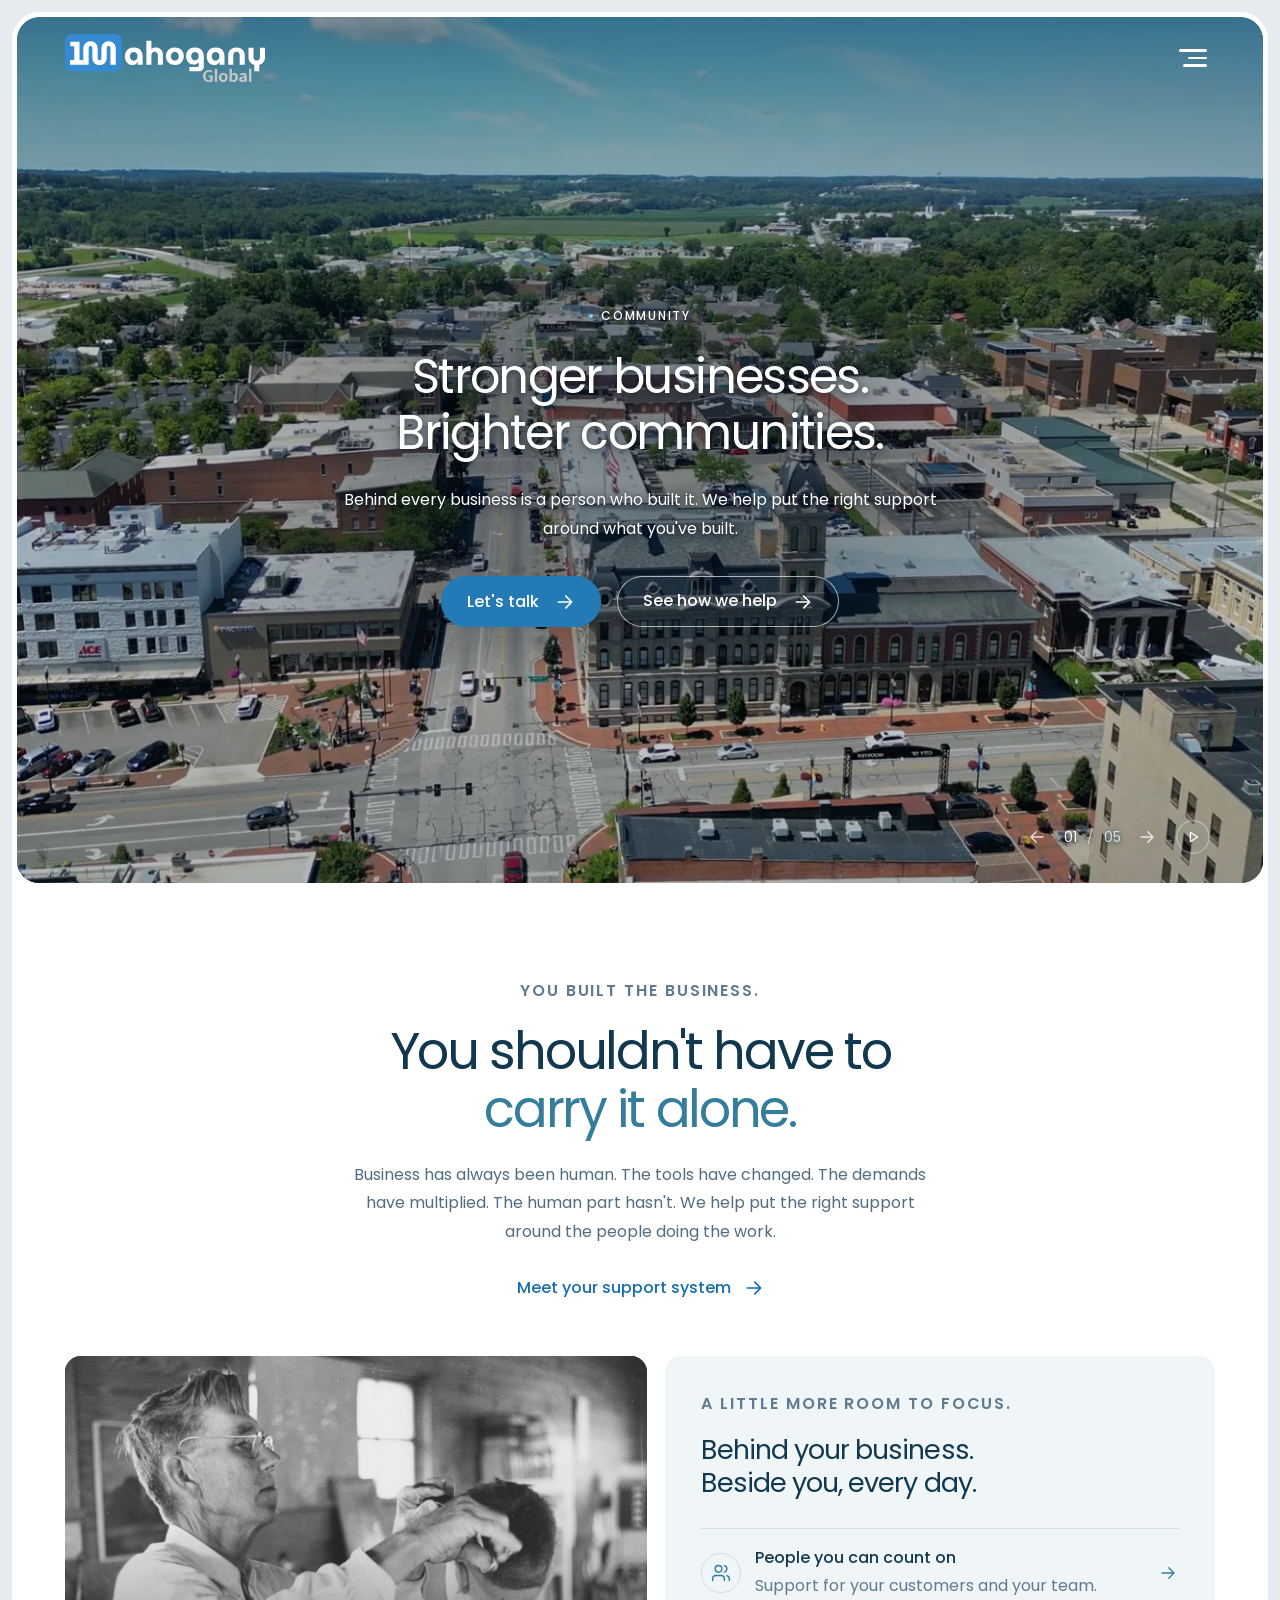
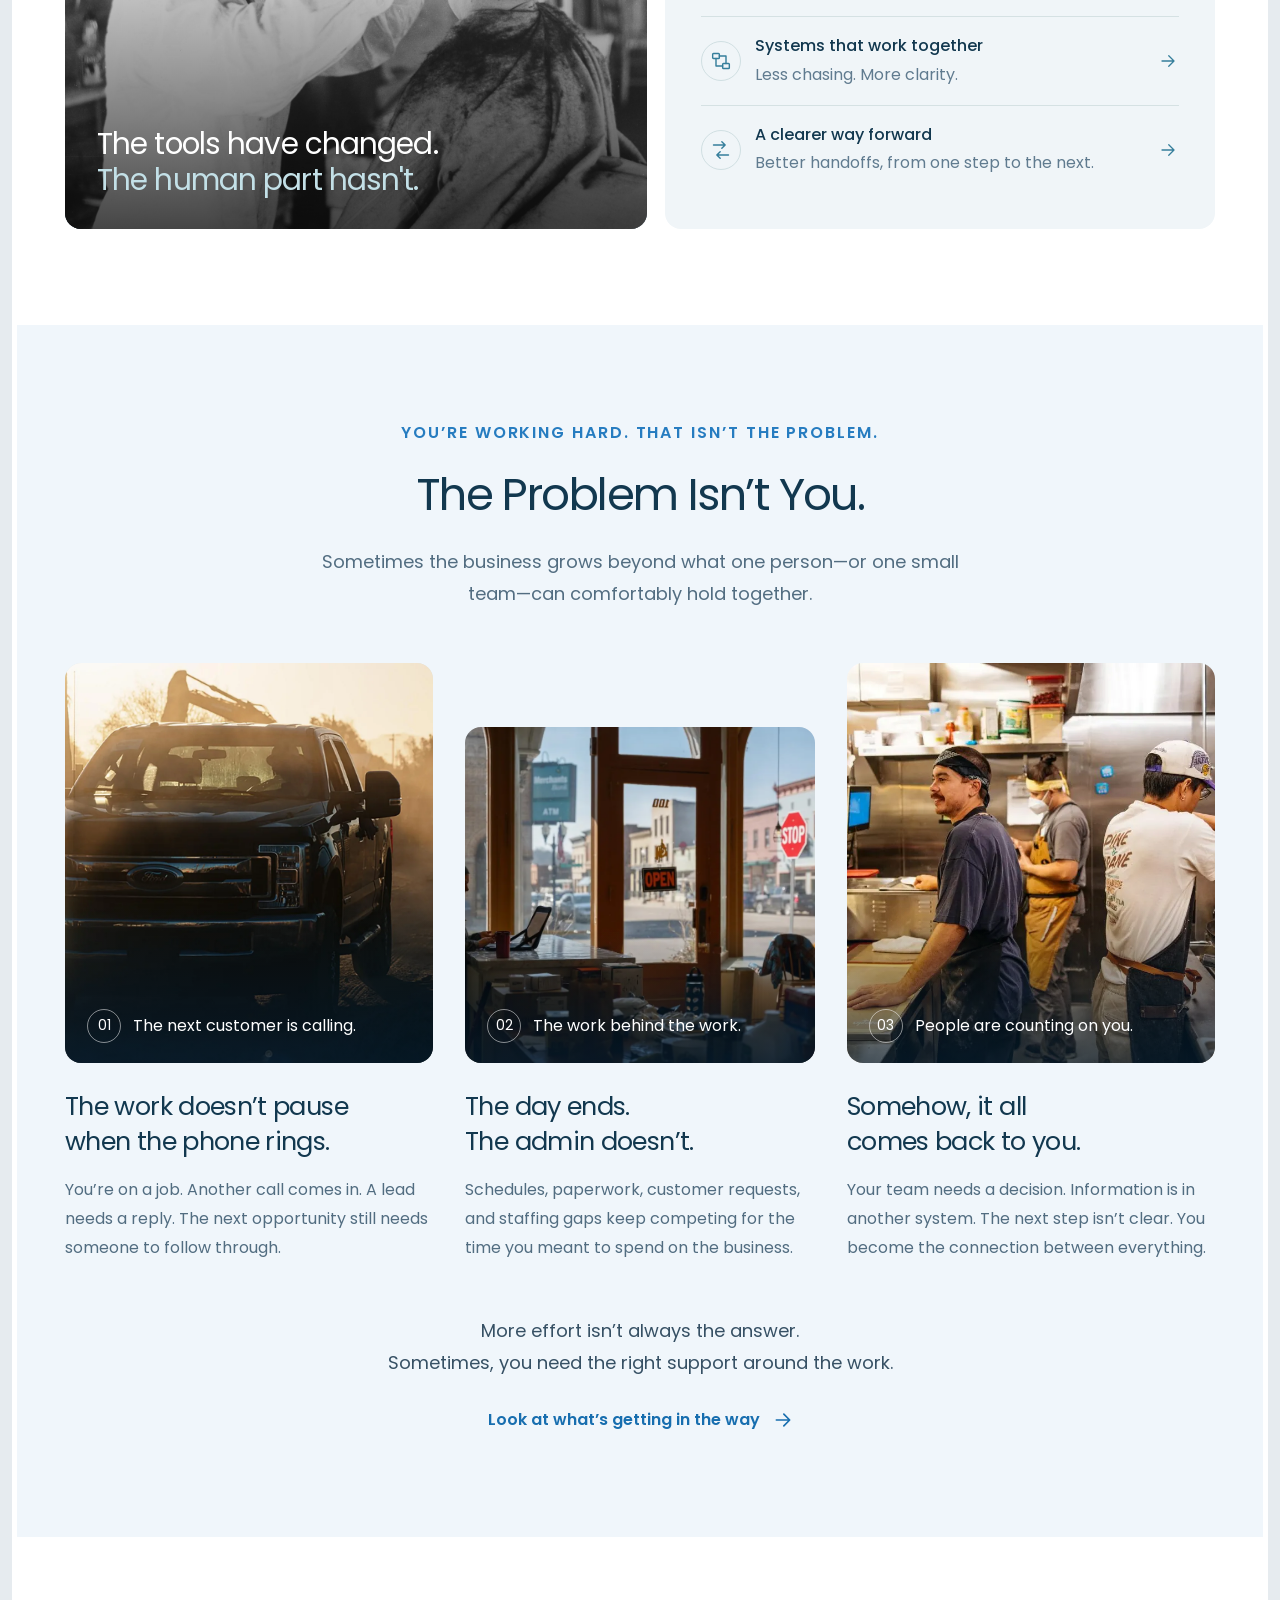
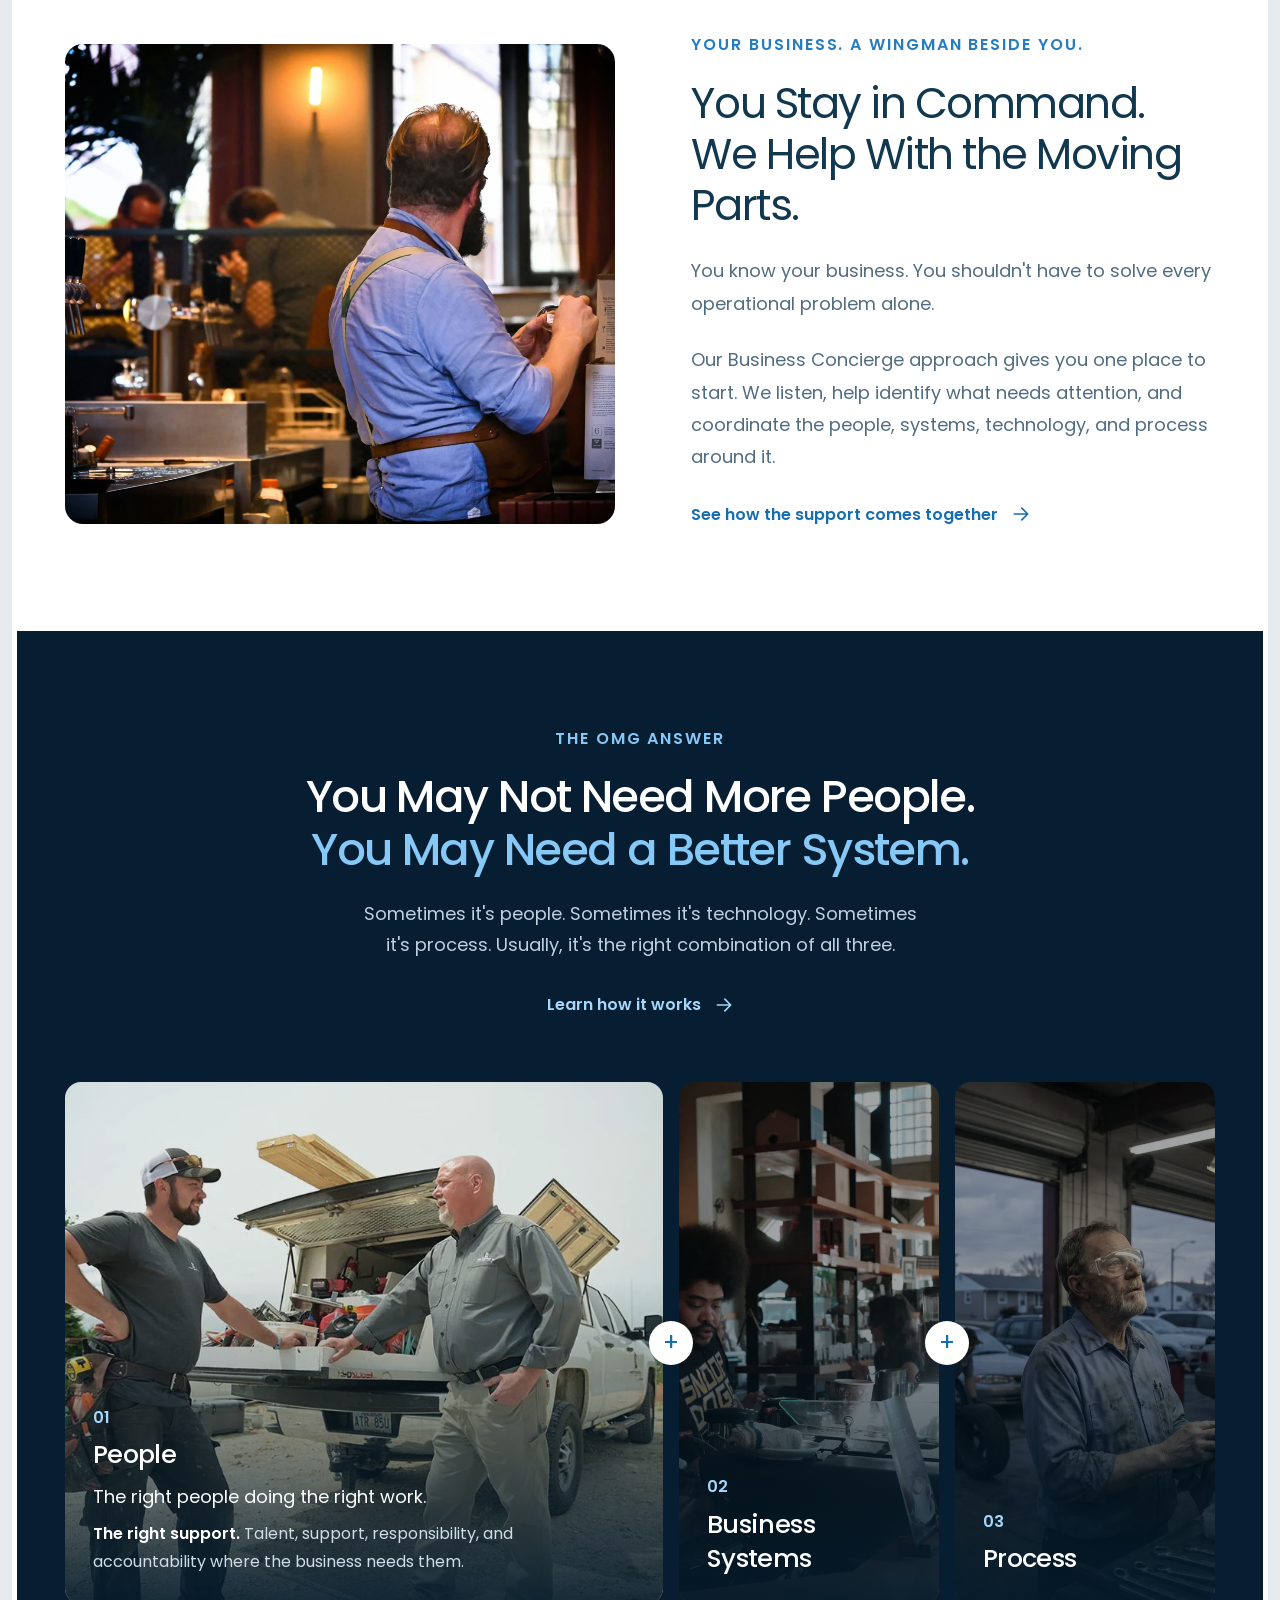
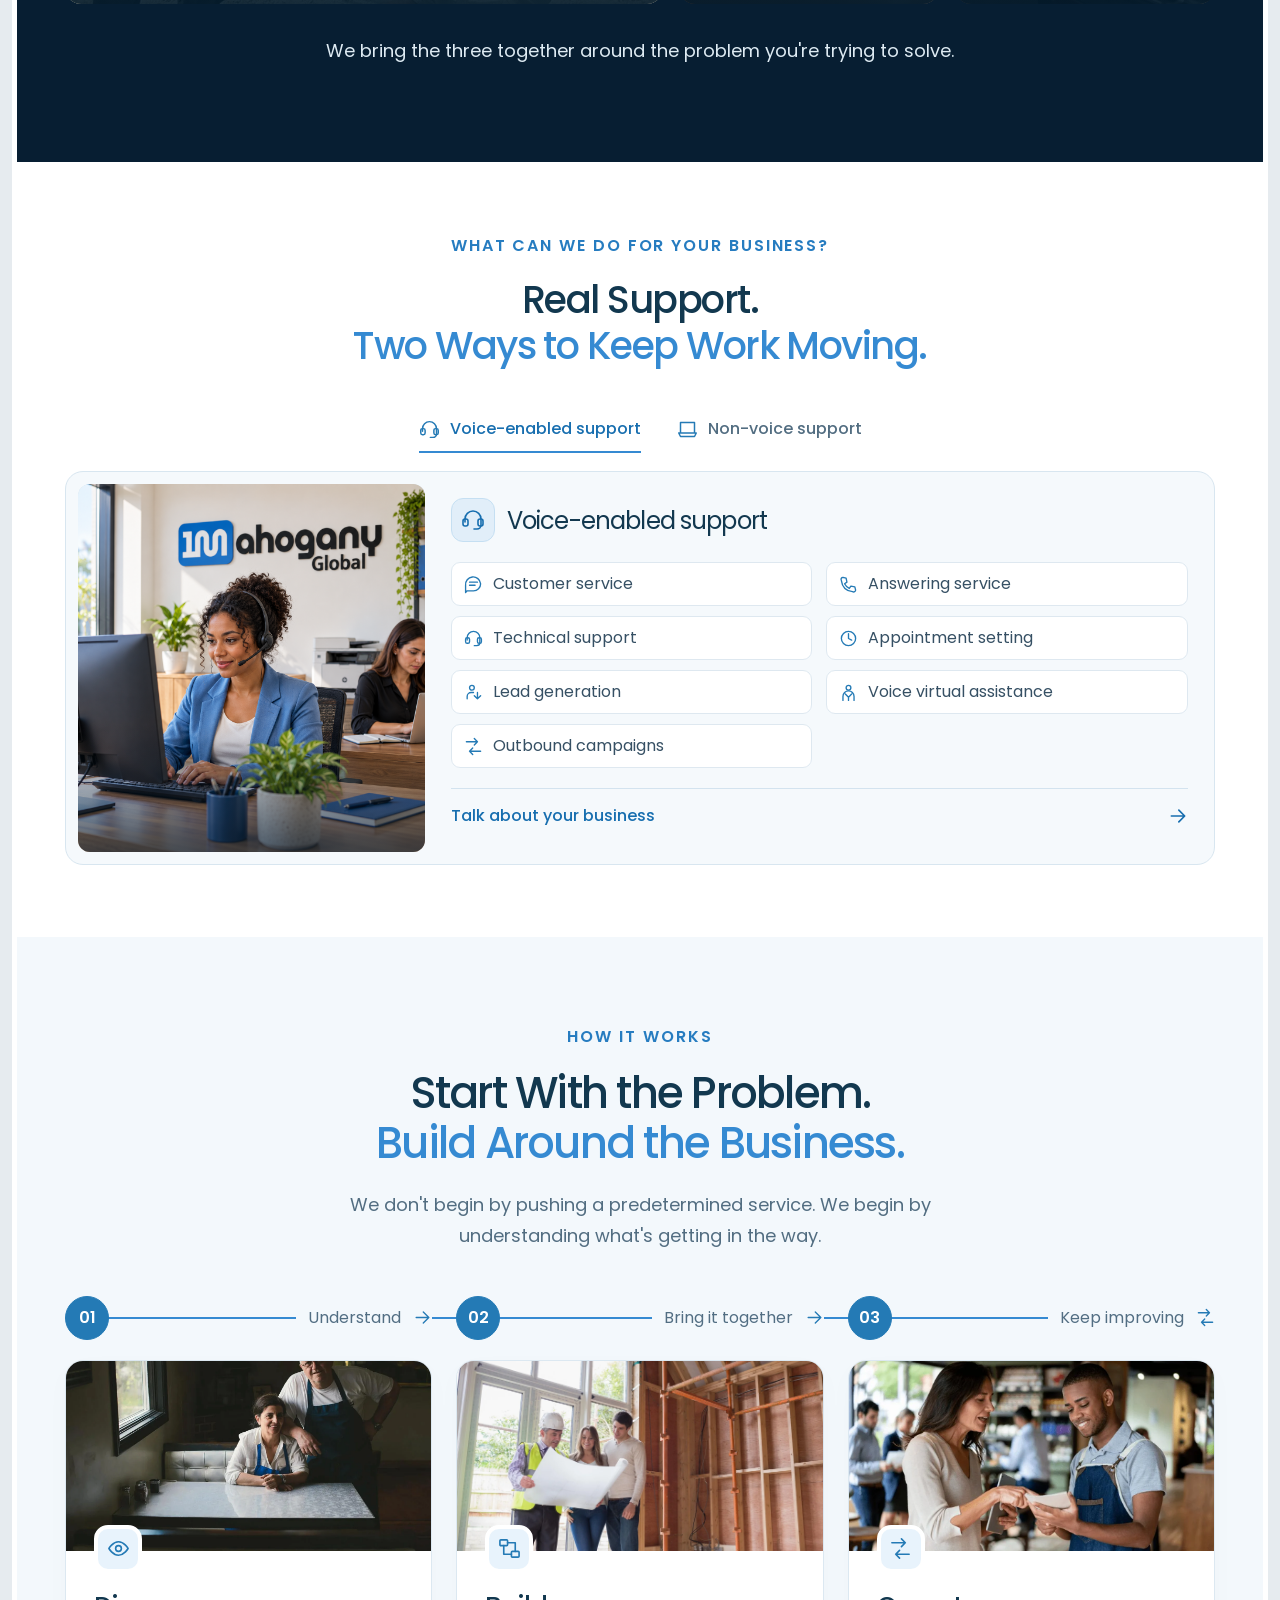
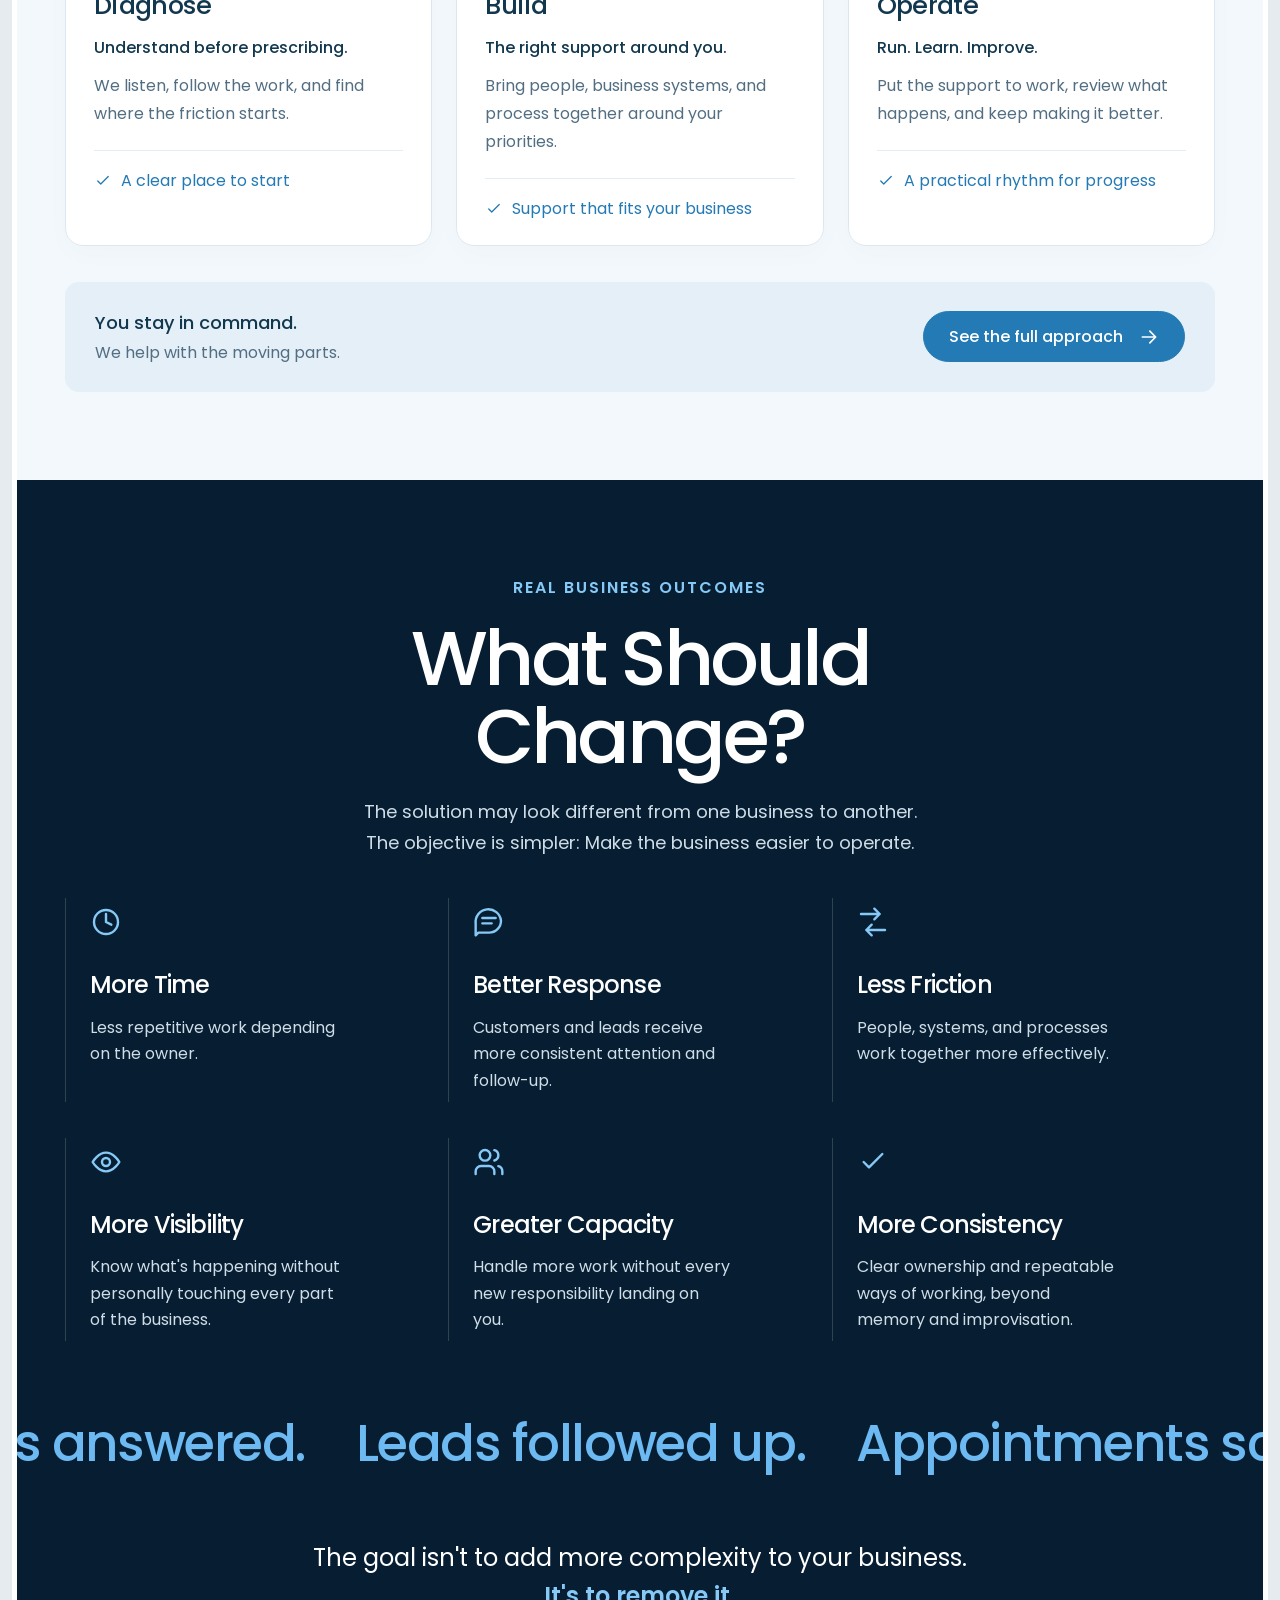
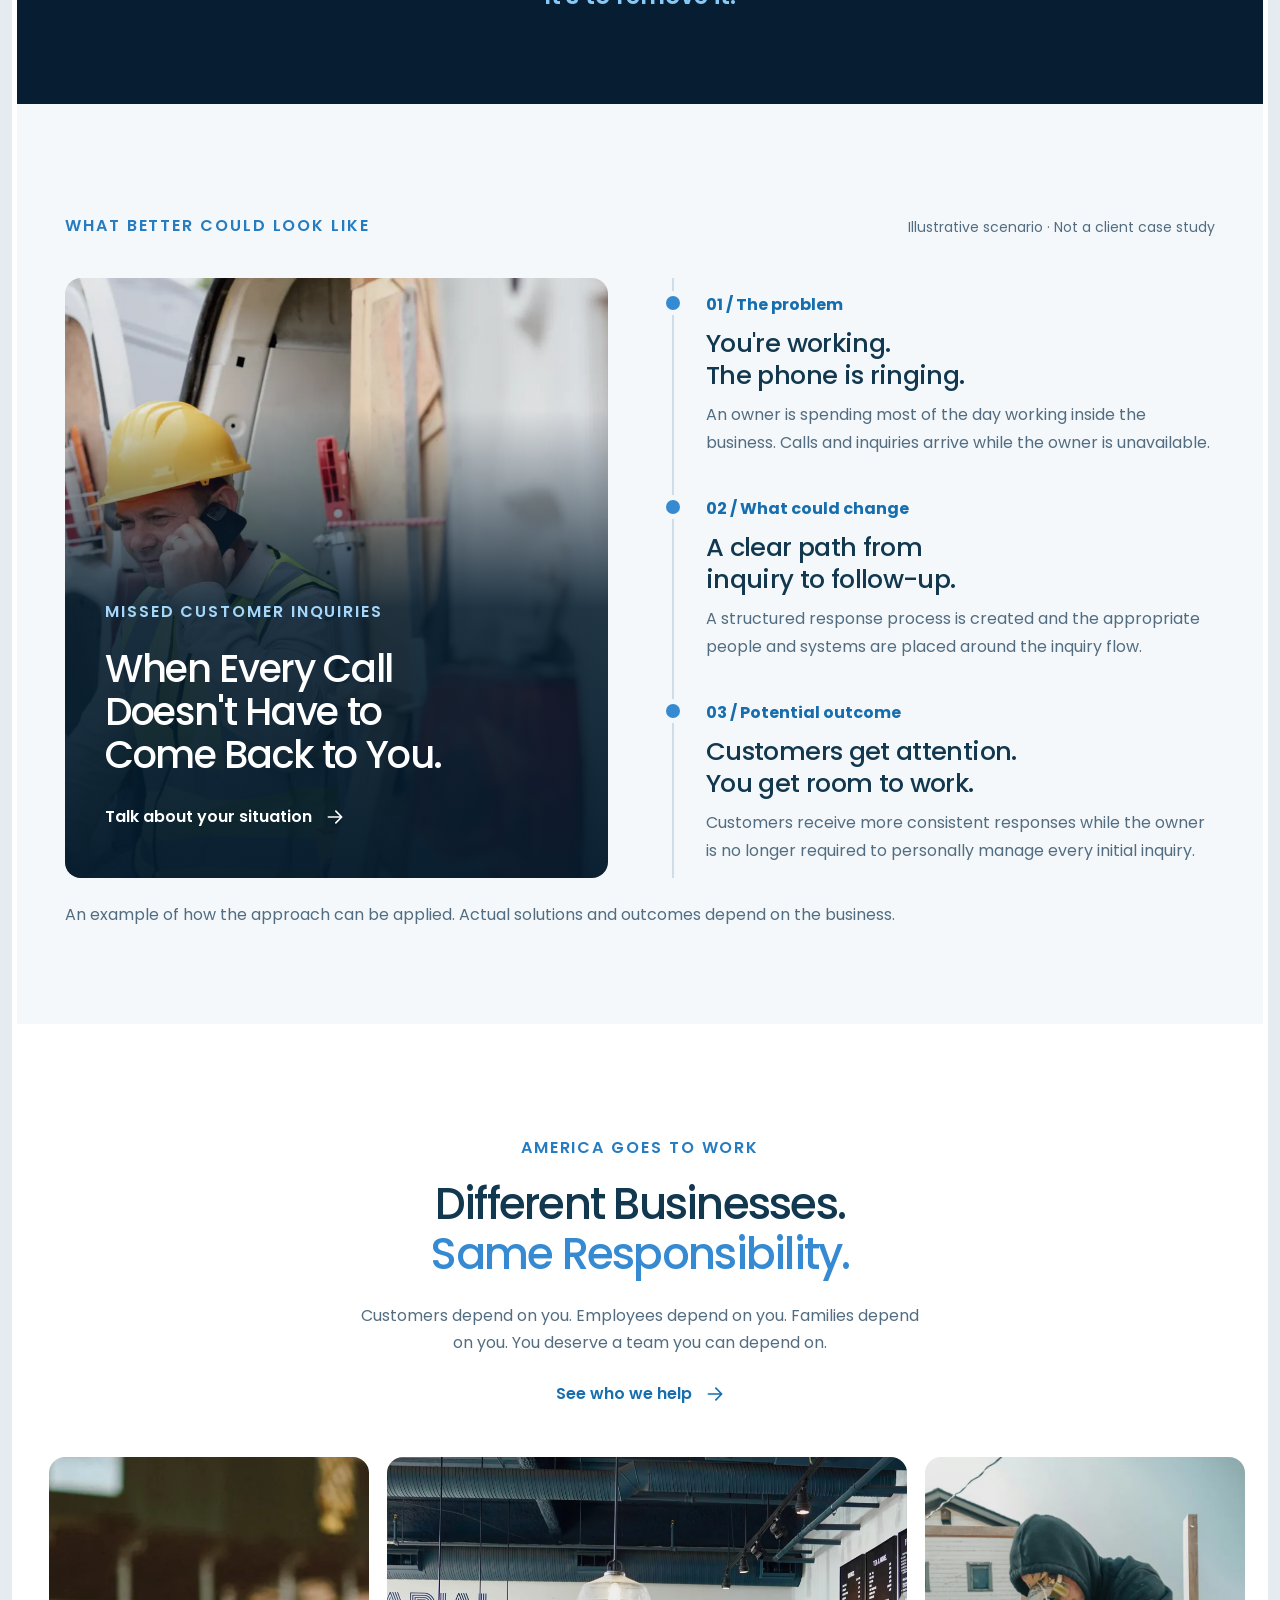
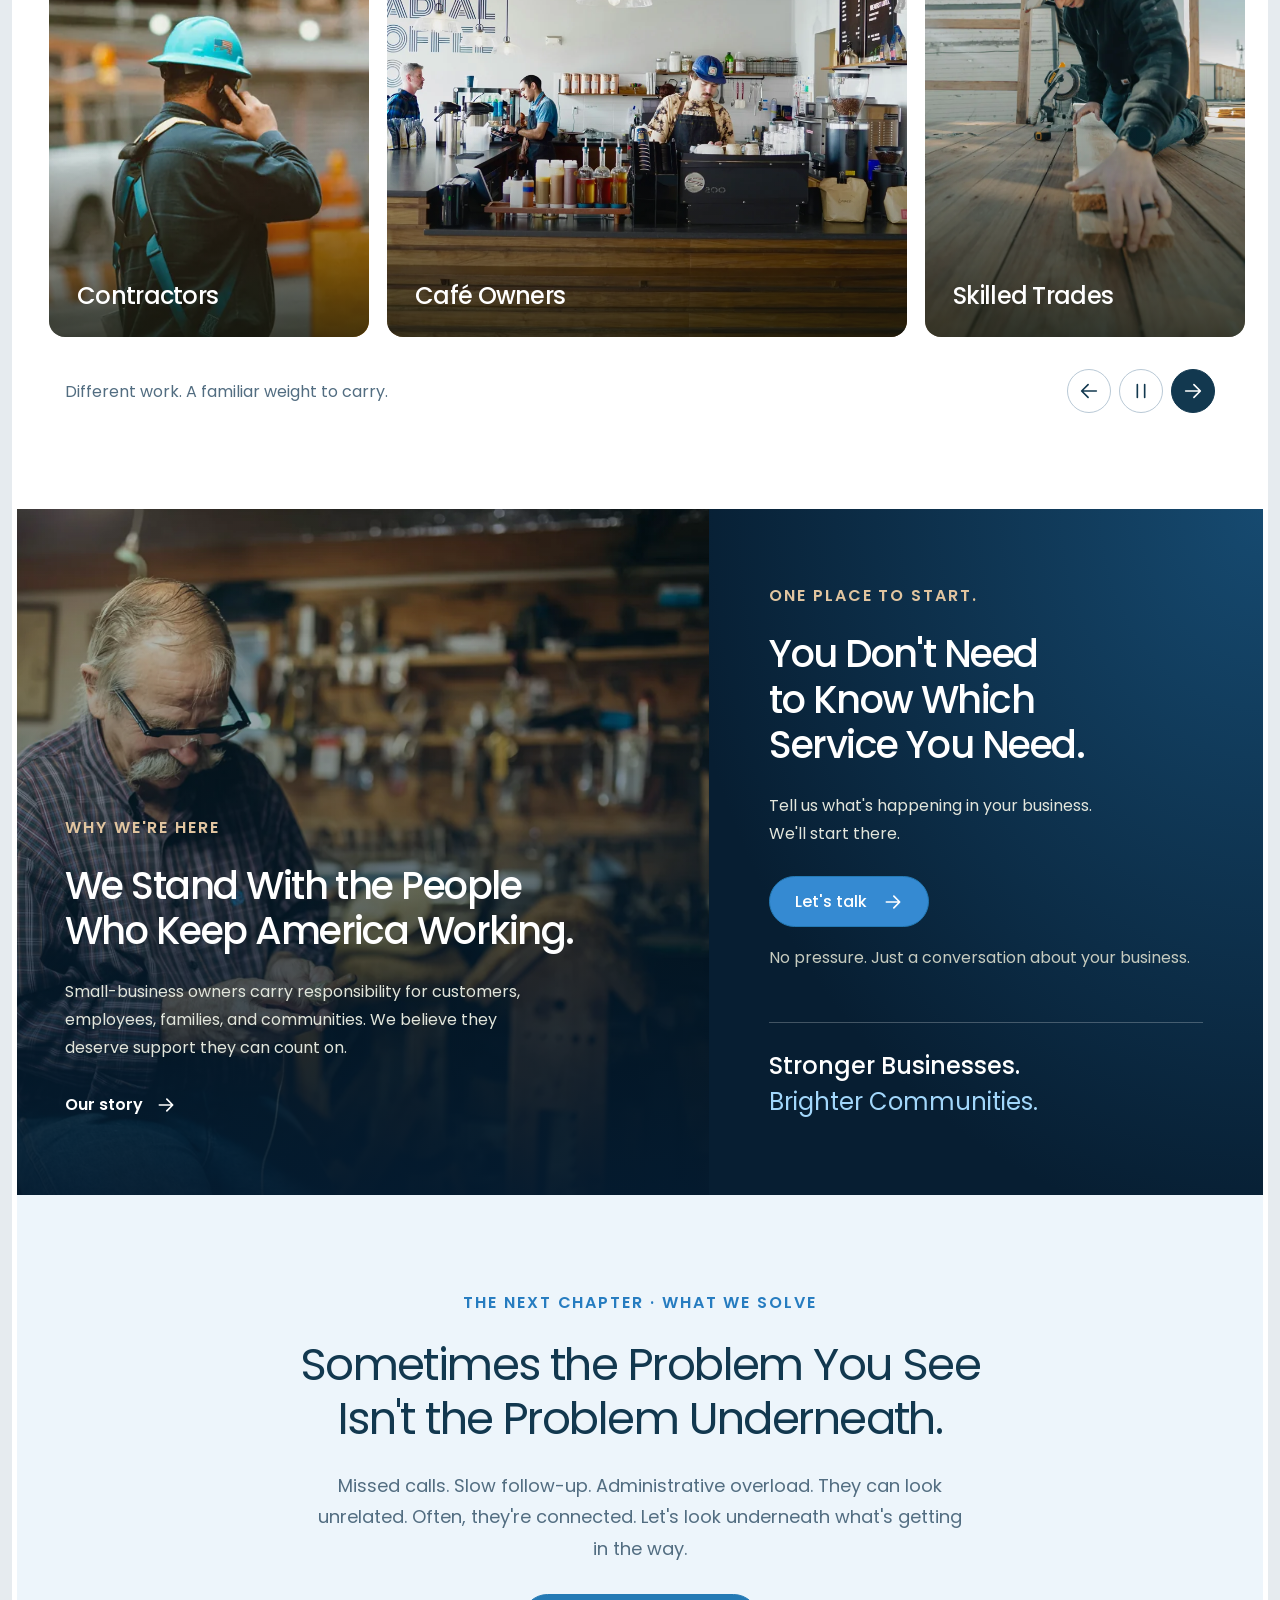
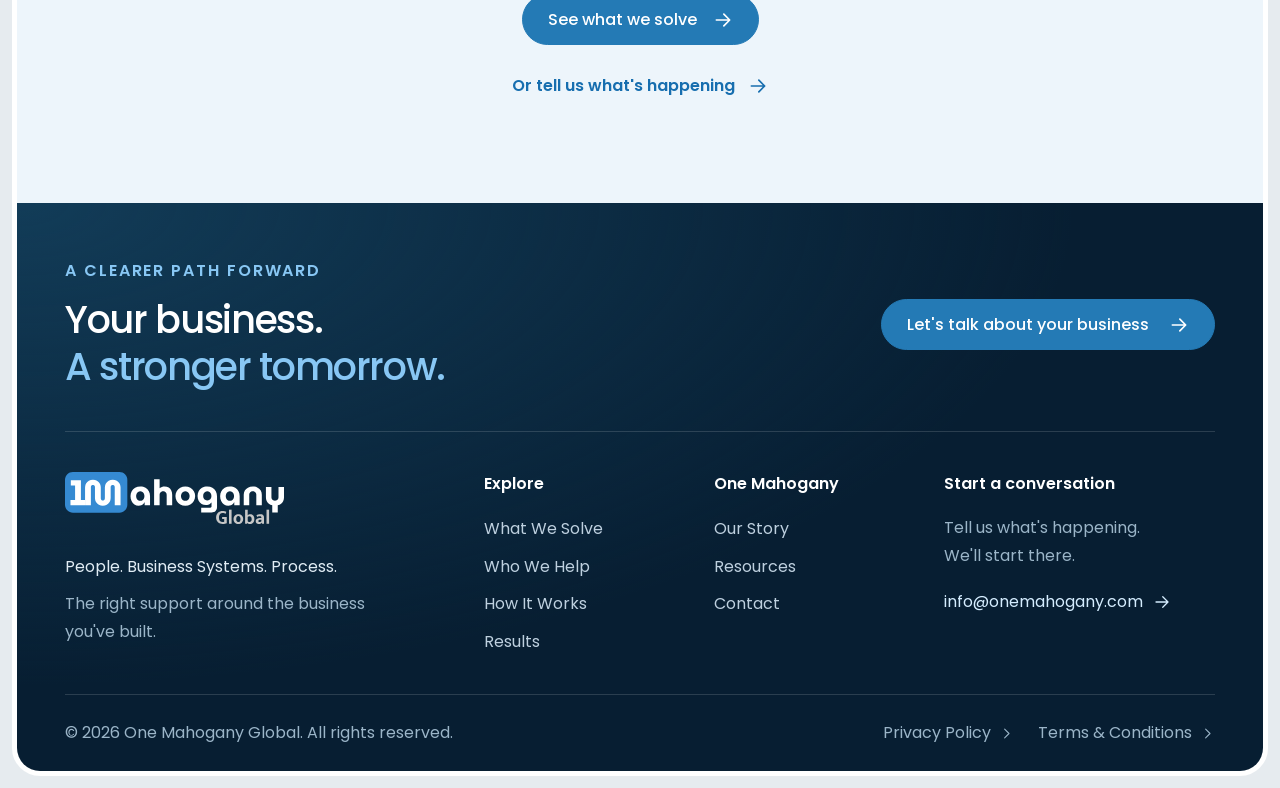
==== commit bb9440d4: "Use official One Mahogany favicon across the site" ====
--- a/index.html
+++ b/index.html
@@ -7,7 +7,13 @@
   <meta name="description" content="You built the business. You shouldn't have to carry it alone. One Mahogany Global brings together people, business systems, and process to help your business work better.">
   <meta name="robots" content="noindex, nofollow">
   <title>One Mahogany Global — You Built the Business. We Help Carry It.</title>
-  <link rel="icon" href="assets/brand/icon.png">
+  <link rel="icon" href="favicon.ico?v=1" sizes="any">
+  <link rel="icon" type="image/png" sizes="32x32" href="assets/brand/favicon-32x32.png?v=1">
+  <link rel="icon" type="image/png" sizes="16x16" href="assets/brand/favicon-16x16.png?v=1">
+  <link rel="icon" type="image/png" sizes="96x96" href="assets/brand/favicon-96x96.png?v=1">
+  <link rel="icon" type="image/svg+xml" href="assets/brand/favicon.svg?v=1">
+  <link rel="apple-touch-icon" sizes="180x180" href="assets/brand/apple-touch-icon.png?v=1">
+  <link rel="manifest" href="site.webmanifest?v=1">
   <link rel="preload" href="assets/images/hero/community.webp" as="image">
   
   <link rel="preload" href="assets/fonts/poppins-regular.ttf" as="font" type="font/ttf" crossorigin>
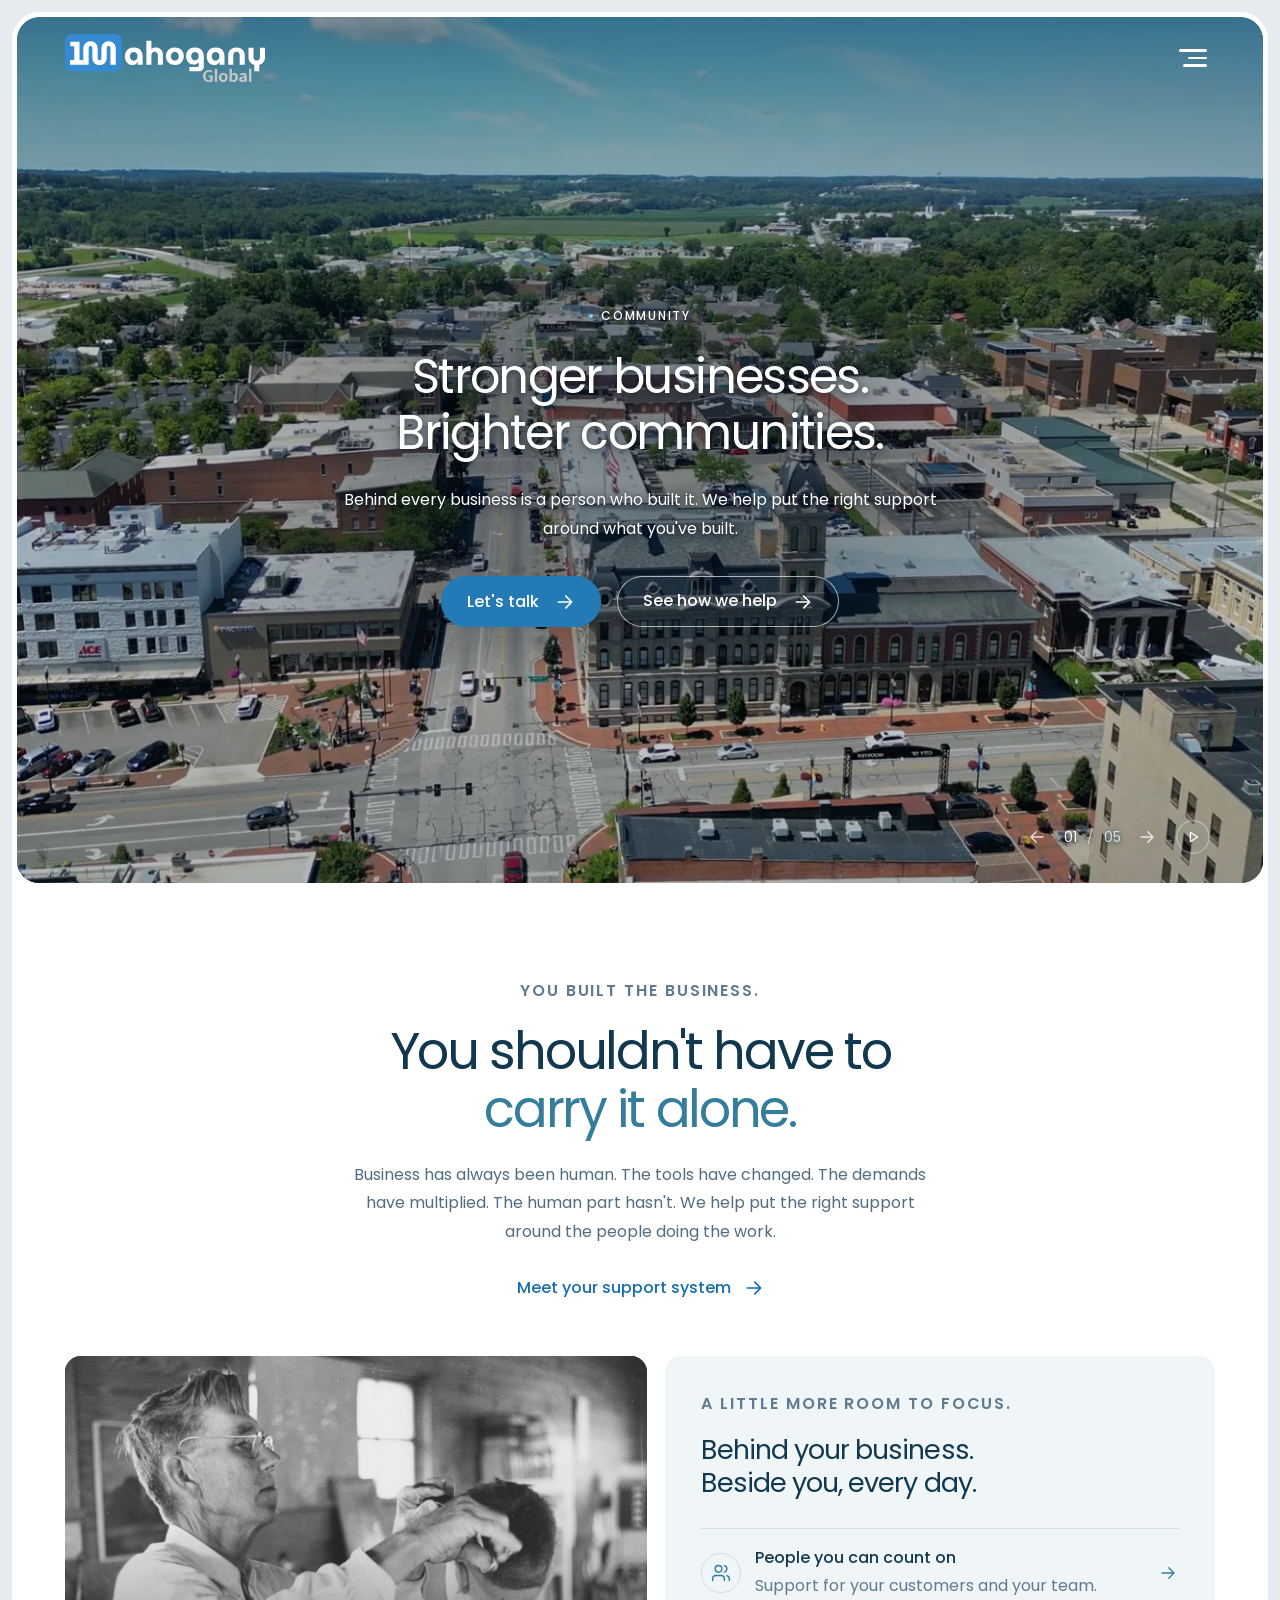
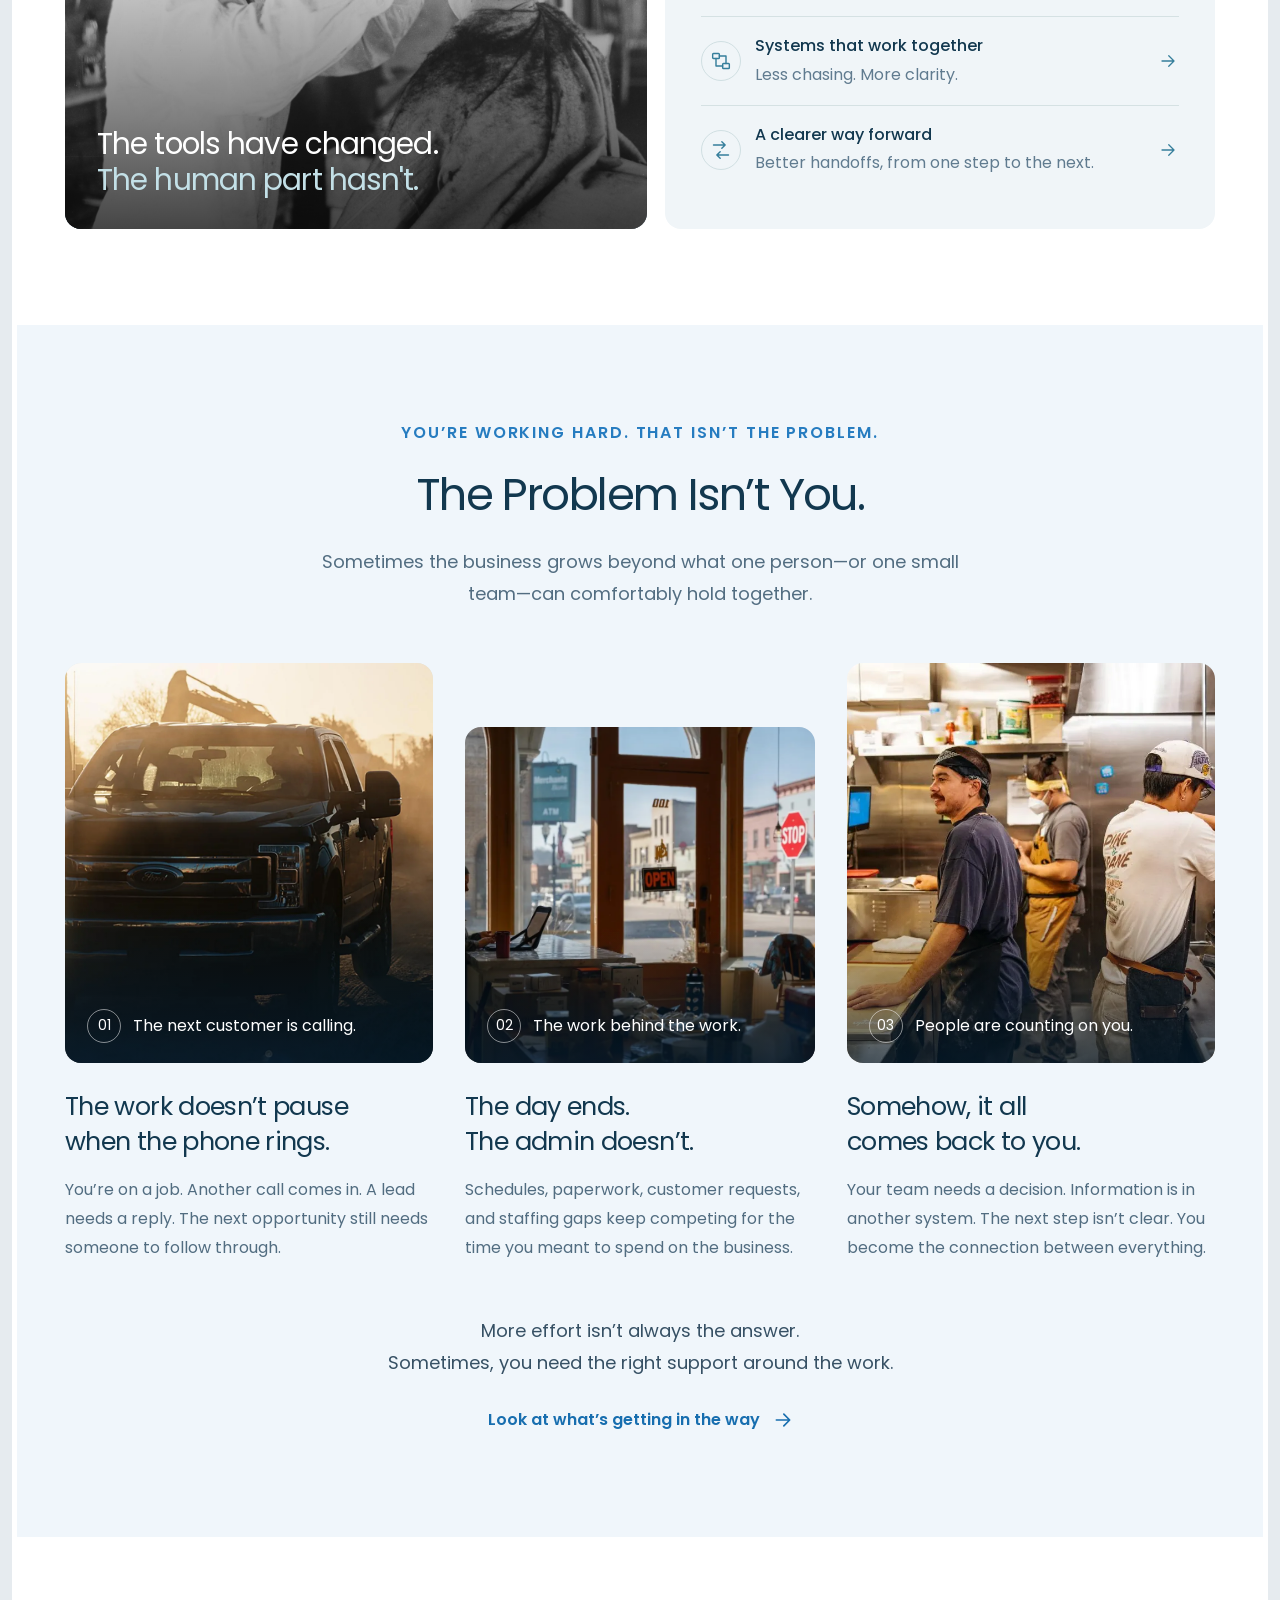
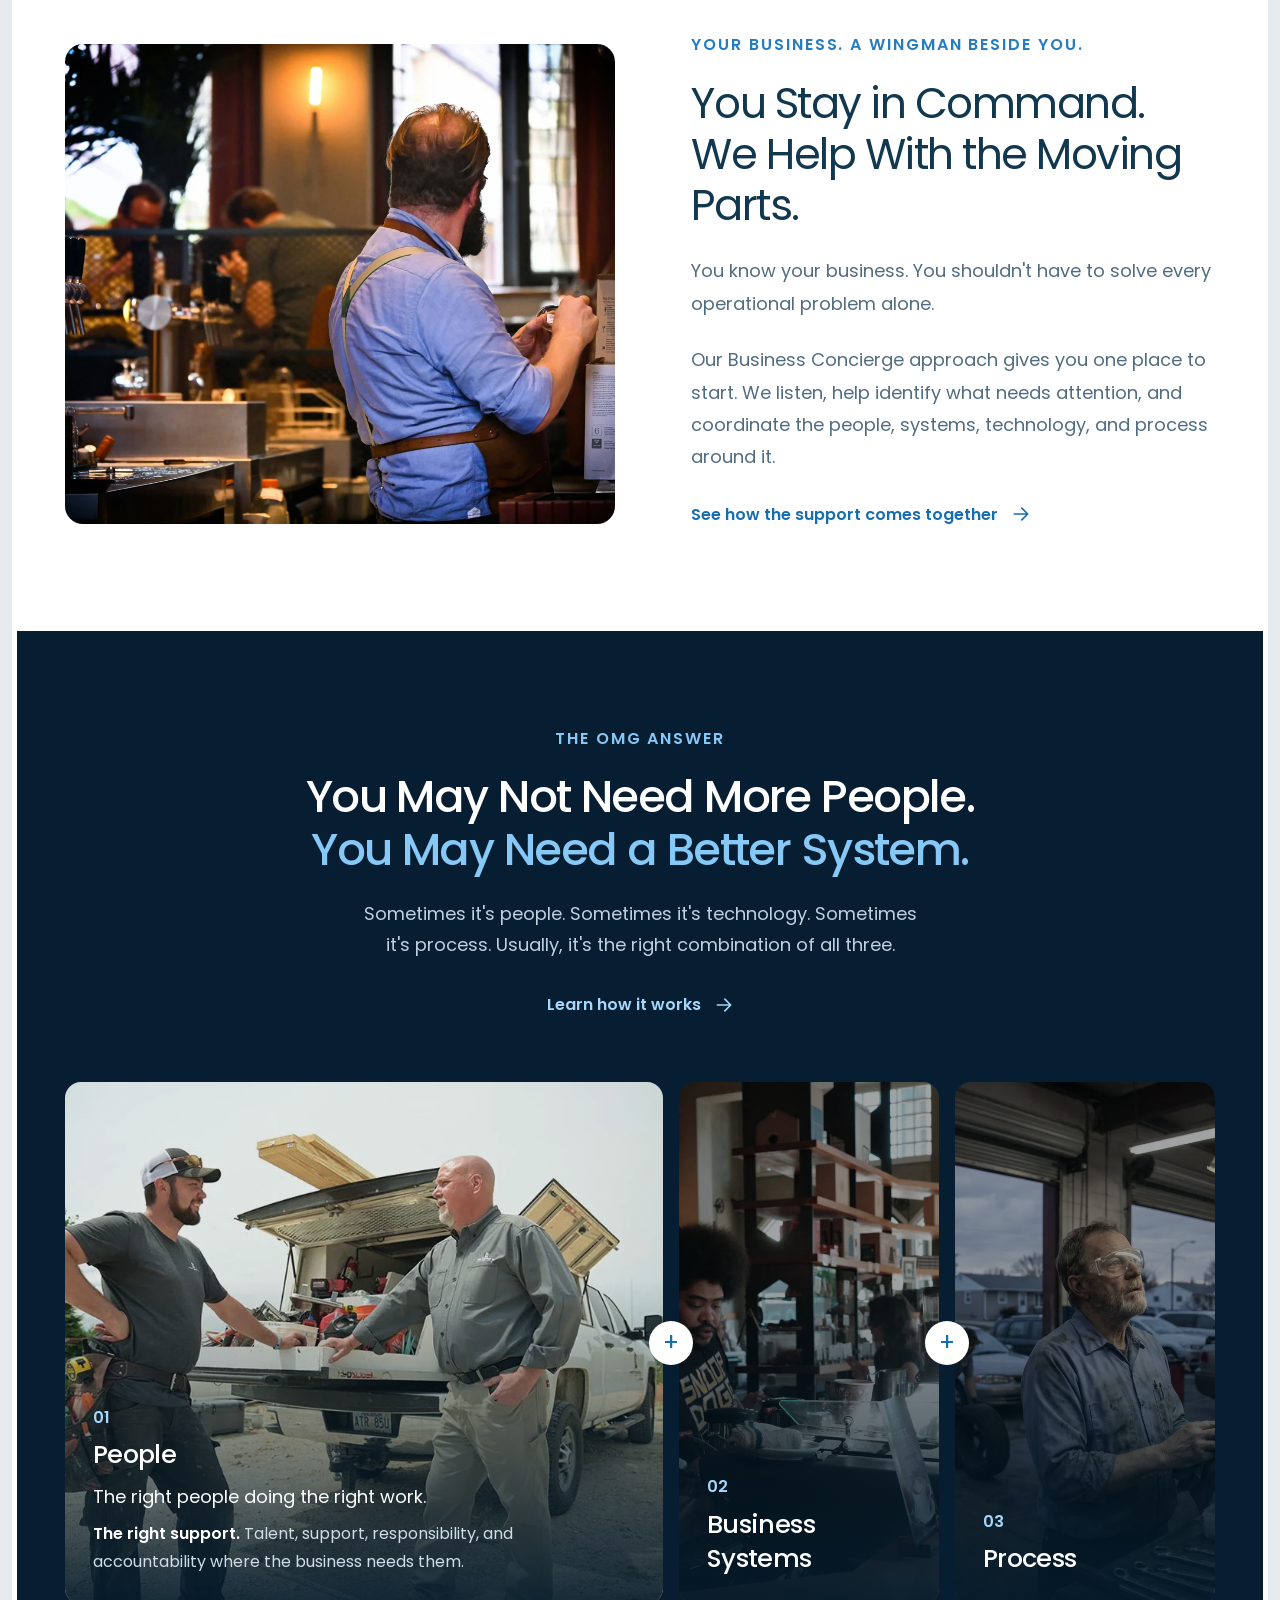
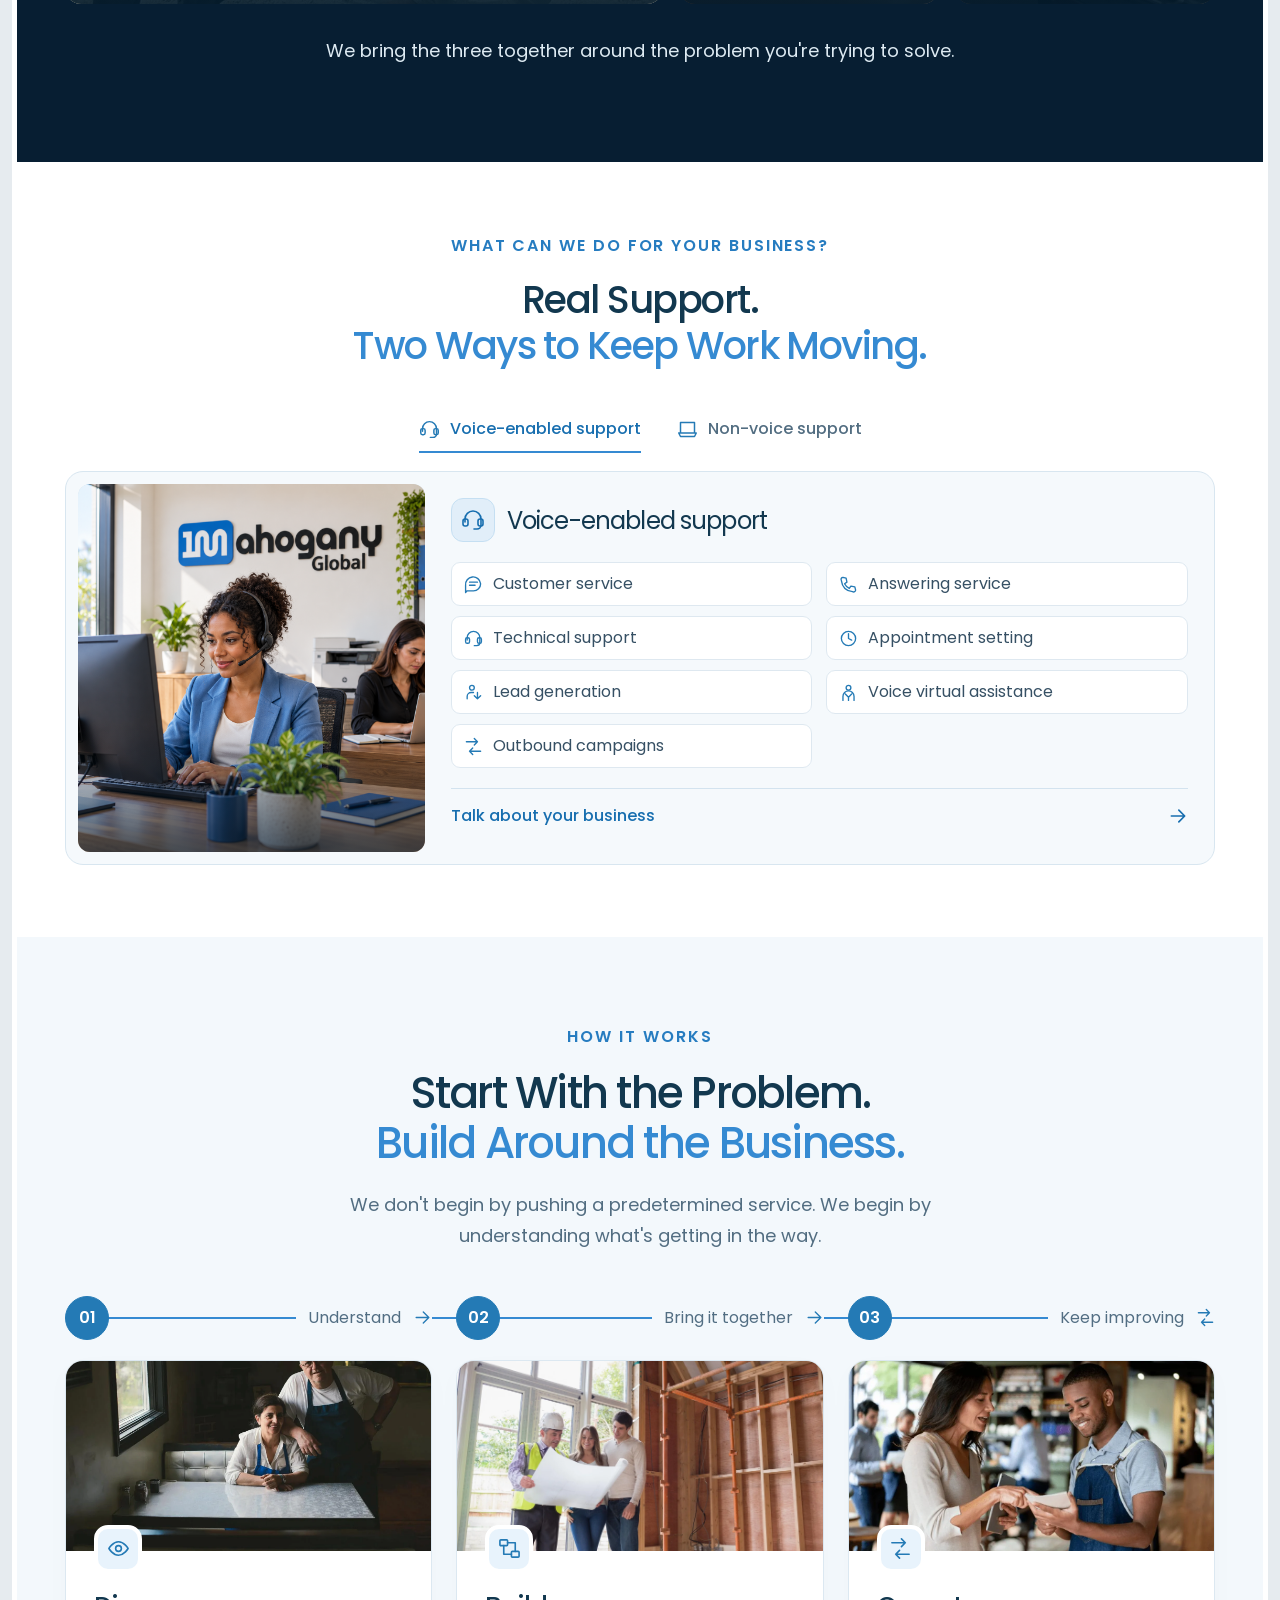
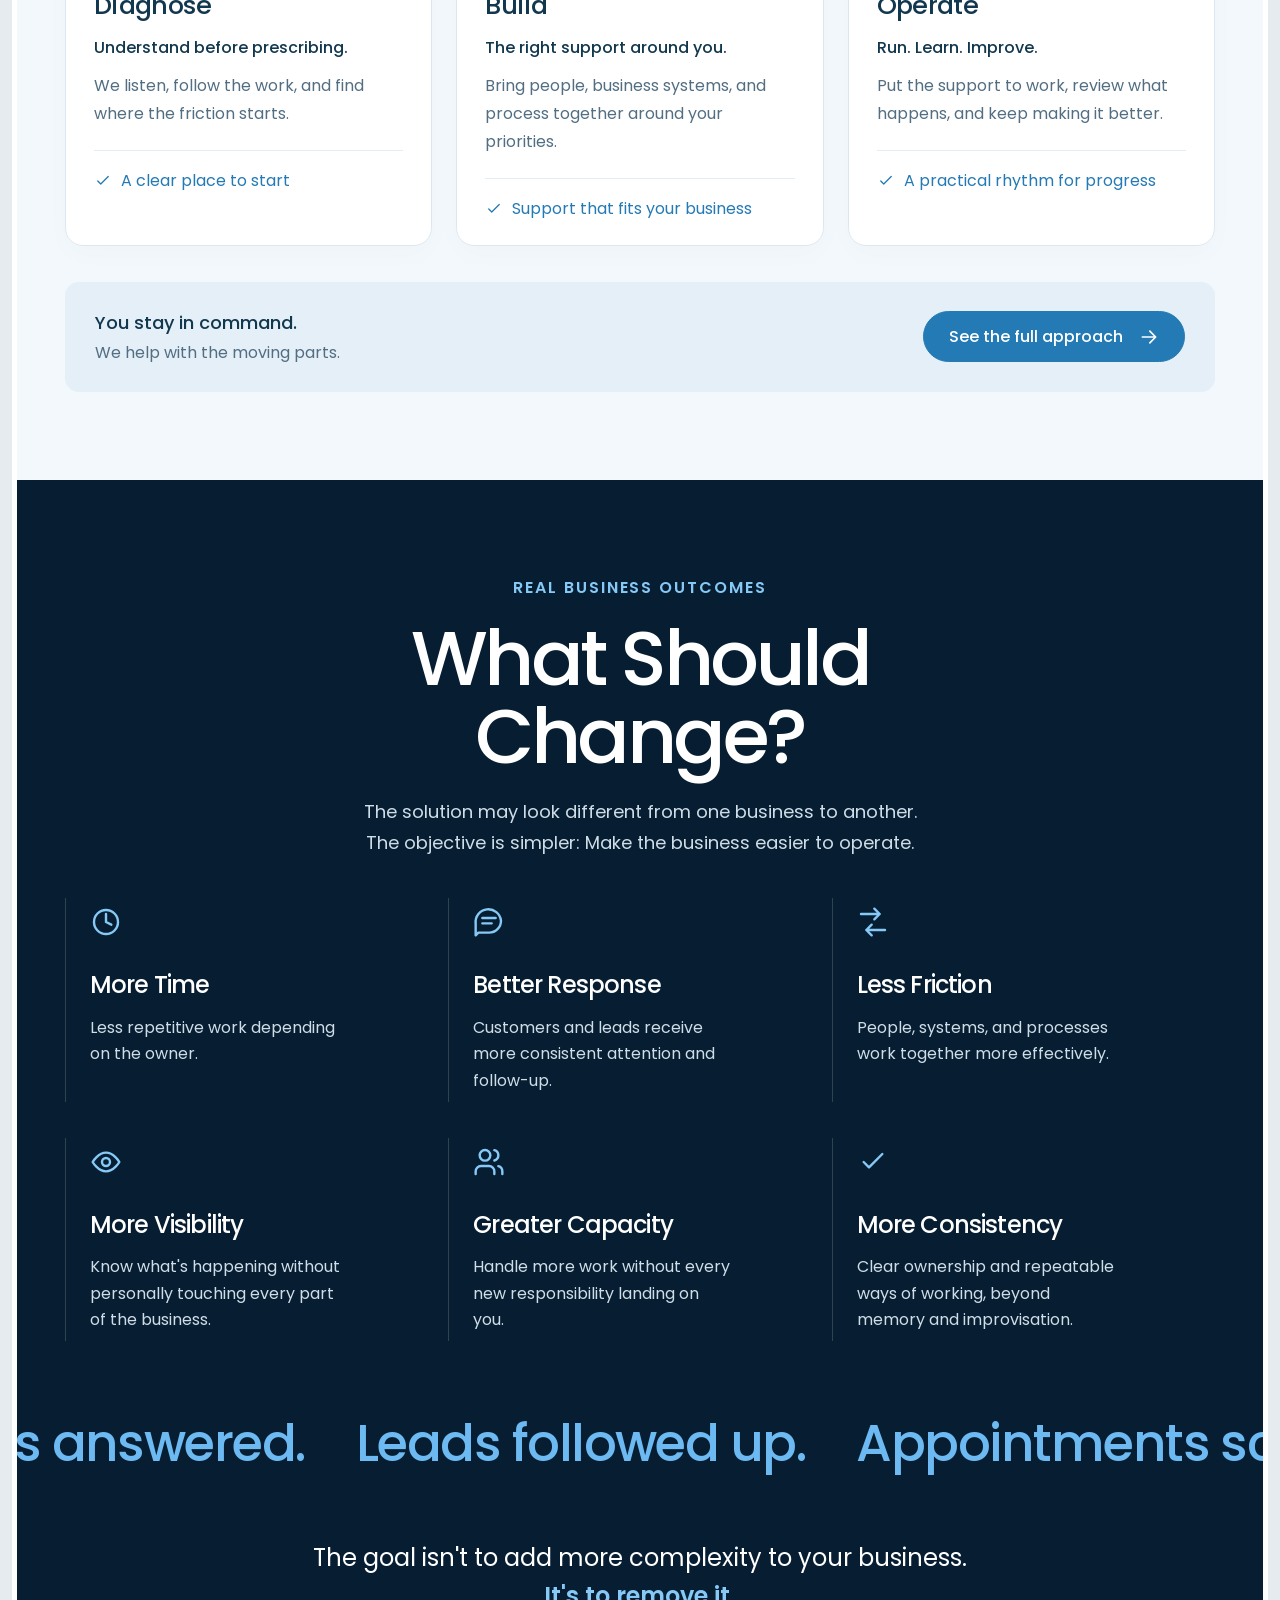
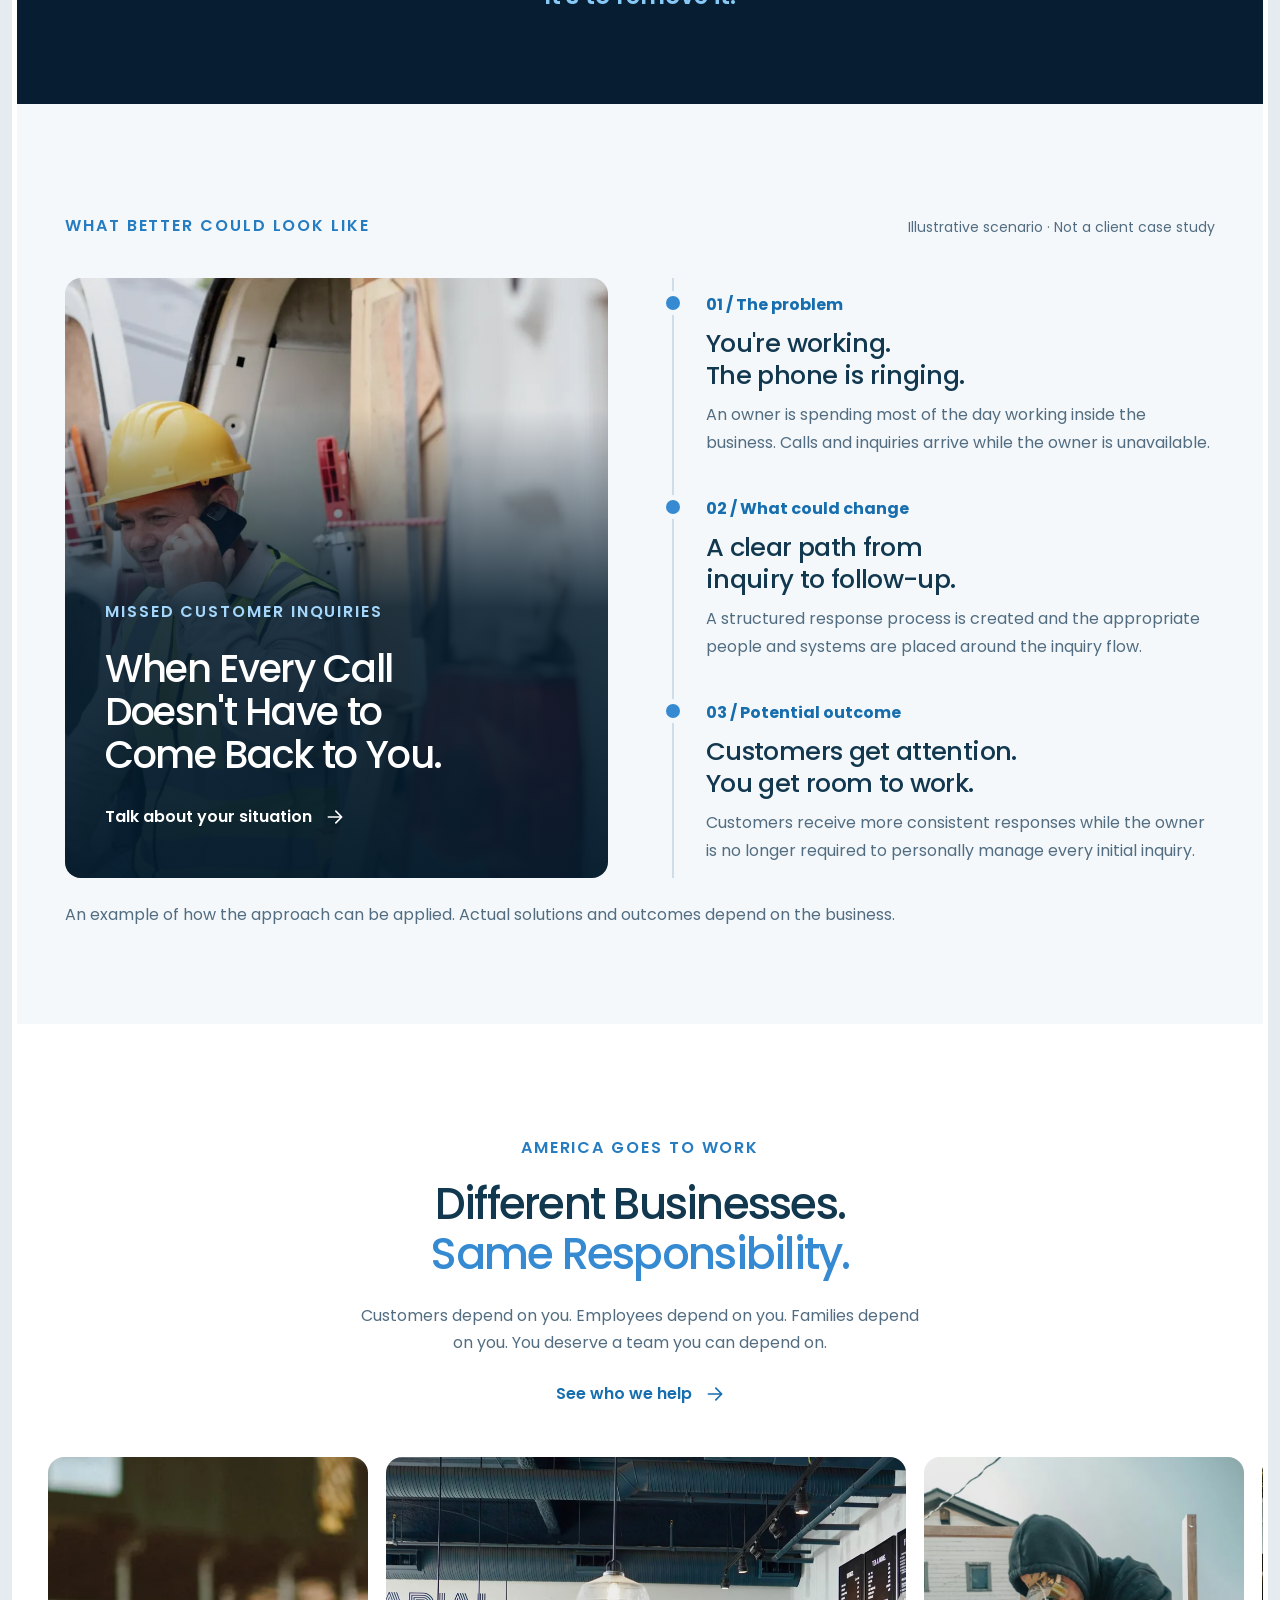
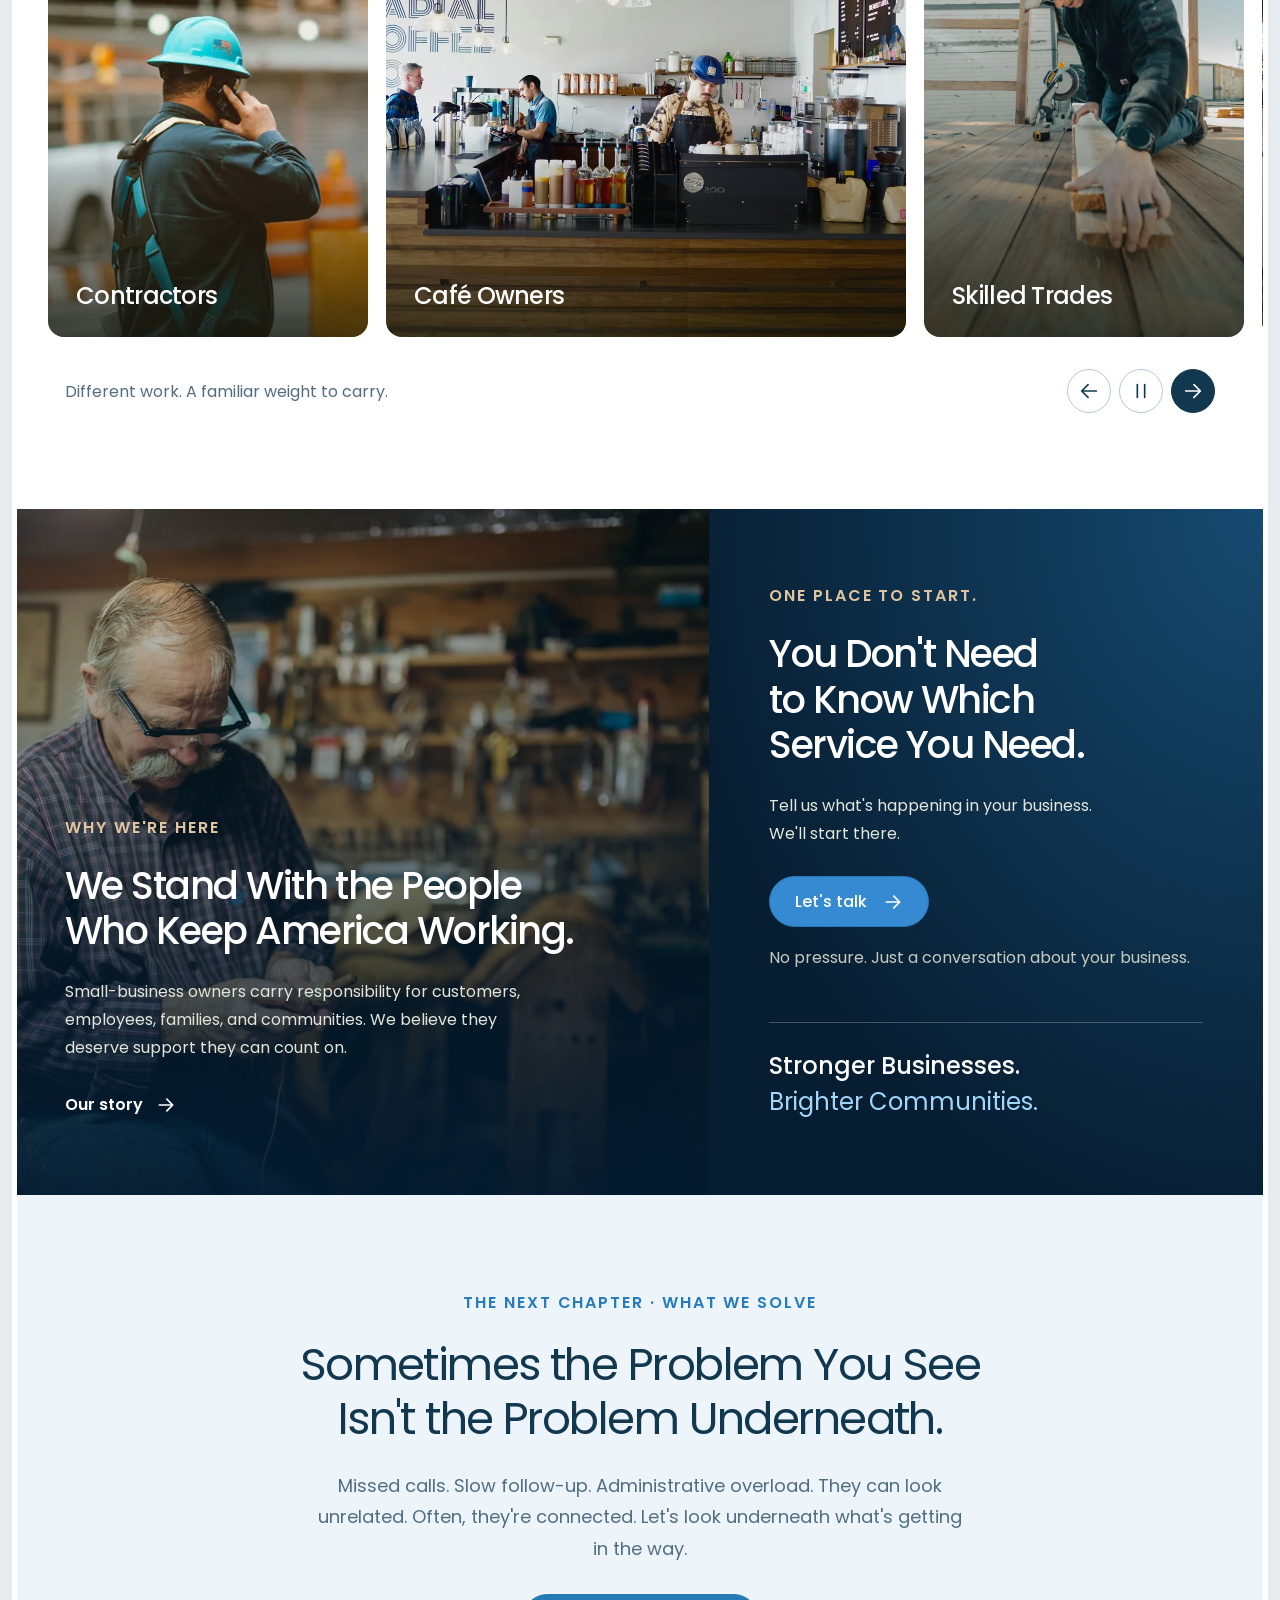
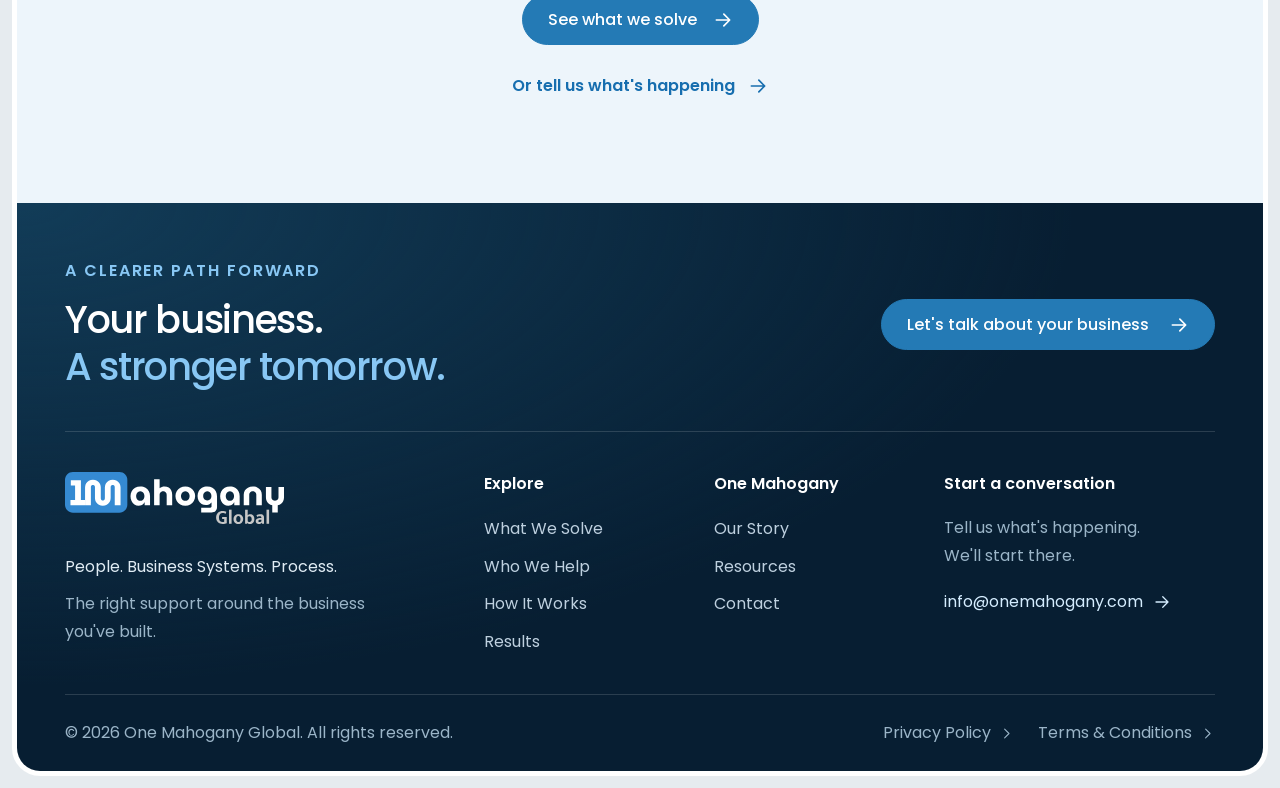
==== commit 30f0b648: "Use supplied favicon and version assets to refresh browser caches" ====
--- a/index.html
+++ b/index.html
@@ -7,23 +7,23 @@
   <meta name="description" content="You built the business. You shouldn't have to carry it alone. One Mahogany Global brings together people, business systems, and process to help your business work better.">
   <meta name="robots" content="noindex, nofollow">
   <title>One Mahogany Global — You Built the Business. We Help Carry It.</title>
-  <link rel="icon" href="favicon.ico?v=1" sizes="any">
-  <link rel="icon" type="image/png" sizes="32x32" href="assets/brand/favicon-32x32.png?v=1">
-  <link rel="icon" type="image/png" sizes="16x16" href="assets/brand/favicon-16x16.png?v=1">
-  <link rel="icon" type="image/png" sizes="96x96" href="assets/brand/favicon-96x96.png?v=1">
-  <link rel="icon" type="image/svg+xml" href="assets/brand/favicon.svg?v=1">
-  <link rel="apple-touch-icon" sizes="180x180" href="assets/brand/apple-touch-icon.png?v=1">
-  <link rel="manifest" href="site.webmanifest?v=1">
-  <link rel="preload" href="assets/images/hero/community.webp" as="image">
+  <link rel="icon" href="favicon.ico?v=20261102a-22ec70d86d65" sizes="any">
+  <link rel="icon" type="image/png" sizes="32x32" href="assets/brand/favicon-32x32.png?v=20261102a-c61fab430d06">
+  <link rel="icon" type="image/png" sizes="16x16" href="assets/brand/favicon-16x16.png?v=20261102a-1eeeab22f7ea">
+  <link rel="icon" type="image/png" sizes="96x96" href="assets/brand/favicon-96x96.png?v=20261102a-48b8cfa2f6a4">
+  <link rel="icon" type="image/svg+xml" href="assets/brand/favicon.svg?v=20261102a-224762e51da7">
+  <link rel="apple-touch-icon" sizes="180x180" href="assets/brand/apple-touch-icon.png?v=20261102a-a03c0e44d3a3">
+  <link rel="manifest" href="site.webmanifest?v=20261102a-9f5b72cb15e7">
+  <link rel="preload" href="assets/images/hero/community.webp?v=20261102a-4627db1d1df6" as="image">
   
-  <link rel="preload" href="assets/fonts/poppins-regular.ttf" as="font" type="font/ttf" crossorigin>
-  <link rel="stylesheet" href="styles.css?v=journey-47">
-  <link rel="stylesheet" href="modern.css?v=journey-47">
-  <link rel="stylesheet" href="design-system.css?v=journey-47">
-  <link rel="stylesheet" href="refresh.css?v=journey-47">
-  <link rel="stylesheet" href="pages.css?v=journey-47">
-  <script src="header-nav.js?v=3" defer></script>
-  <script src="script.js?v=smooth-video-4" defer></script>
+  <link rel="preload" href="assets/fonts/poppins-regular.ttf?v=20261102a-cdedb1729aca" as="font" type="font/ttf" crossorigin>
+  <link rel="stylesheet" href="styles.css?v=20261102a-62fc9590e03e">
+  <link rel="stylesheet" href="modern.css?v=20261102a-3c1e15bc5522">
+  <link rel="stylesheet" href="design-system.css?v=20261102a-dadc0b20f99d">
+  <link rel="stylesheet" href="refresh.css?v=20261102a-5893aa2b0cf8">
+  <link rel="stylesheet" href="pages.css?v=20261102a-1f41d49cca68">
+  <script src="header-nav.js?v=20261102a-c5f84451b13a" defer></script>
+  <script src="script.js?v=20261102a-5232106120b0" defer></script>
 </head>
 <body>
   <a class="skip-link" href="#main">Skip to content</a>
@@ -54,7 +54,7 @@
 
   <header class="site-header" id="site-header">
     <div class="header-inner">
-      <a class="brand" href="#home" aria-label="One Mahogany Global home"><img src="assets/brand/logo-light.svg" width="203" height="48" alt="One Mahogany Global"></a>
+      <a class="brand" href="#home" aria-label="One Mahogany Global home"><img src="assets/brand/logo-light.svg?v=20261102a-65f7b8a2983a" width="203" height="48" alt="One Mahogany Global"></a>
       <button class="menu-toggle" type="button" aria-expanded="false" aria-controls="mobile-menu"><span></span><span></span><span></span><span class="sr-only">Open navigation</span></button>
       <nav id="main-nav" aria-label="Main navigation"><a class="nav-home" href="#home" aria-current="page">Home</a>
         <a href="what-we-solve.html">What We Solve</a><a href="who-we-help.html">Who We Help</a><a href="how-it-works.html">How It Works</a><a href="results.html">Results</a><a href="about.html">About</a><a href="resources.html">Resources</a>
@@ -68,7 +68,7 @@
   <main id="main">
     <section class="hero" id="home" role="region" aria-roledescription="carousel" aria-label="Your business, your people: five stories" tabindex="-1">
       <div class="hero-media" aria-hidden="true">
-        <video id="hero-video" class="hero-video is-active" muted playsinline preload="none" poster="assets/images/hero/community.webp" tabindex="-1"></video>
+        <video id="hero-video" class="hero-video is-active" muted playsinline preload="none" poster="assets/images/hero/community.webp?v=20261102a-4627db1d1df6" tabindex="-1"></video>
         <video id="hero-video-next" class="hero-video" muted playsinline preload="none" tabindex="-1"></video>
       </div>
       <div class="hero-scrim"></div>
@@ -93,7 +93,7 @@
           <div class="intro-foot"><p>Business has always been human. The tools have changed. The demands have multiplied. The human part hasn't. We help put the right support around the people doing the work.</p><a class="text-link" href="#the-omg-answer">Meet your support system <svg><use href="#i-arrow"/></svg></a></div>
         </div>
         <div class="intro-editorial">
-          <figure class="intro-feature"><img src="assets/images/historic-barber.webp" width="1800" height="1207" loading="lazy" alt="Archival black-and-white close-up of a barber cutting a customer's hair"><figcaption><span>The tools have changed.</span><strong>The human part hasn't.</strong></figcaption></figure>
+          <figure class="intro-feature"><img src="assets/images/historic-barber.webp?v=20261102a-e267164ad0dc" width="1800" height="1207" loading="lazy" alt="Archival black-and-white close-up of a barber cutting a customer's hair"><figcaption><span>The tools have changed.</span><strong>The human part hasn't.</strong></figcaption></figure>
           <div class="intro-support"><p class="eyebrow">A little more room to focus.</p><h3>Behind your business.<br>Beside you, every day.</h3><div class="intro-support-list">
             <a href="#voice-services"><span class="intro-support-icon"><svg aria-hidden="true"><use href="#i-users"/></svg></span><span><strong>People you can count on</strong><span>Support for your customers and your team.</span></span><svg class="intro-support-arrow" aria-hidden="true"><use href="#i-arrow"/></svg></a>
             <a href="#the-omg-answer"><span class="intro-support-icon"><svg aria-hidden="true"><use href="#i-systems"/></svg></span><span><strong>Systems that work together</strong><span>Less chasing. More clarity.</span></span><svg class="intro-support-arrow" aria-hidden="true"><use href="#i-arrow"/></svg></a>
@@ -106,23 +106,23 @@
     <section class="section recognition-section" id="what-we-solve" aria-labelledby="recognition-title"><div class="container">
       <div class="section-heading"><p class="eyebrow">You’re working hard. That isn’t the problem.</p><h2 id="recognition-title">The Problem Isn’t You.</h2><p>Sometimes the business grows beyond what one person—or one small team—can comfortably hold together.</p></div>
       <div class="pressure-stories">
-        <article><figure class="pressure-image"><img src="assets/images/home-contractor-phone.webp" width="1500" height="1000" loading="lazy" alt="A contractor taking a call beside a parked work vehicle"><figcaption><span class="pressure-number">01</span><span>The next customer is calling.</span></figcaption></figure><h3>The work doesn’t pause<br>when the phone rings.</h3><p>You’re on a job. Another call comes in. A lead needs a reply. The next opportunity still needs someone to follow through.</p></article>
-        <article><figure class="pressure-image"><img src="assets/images/owner-laptop.webp" width="1200" height="800" loading="lazy" alt="A business owner reviewing administrative work on a laptop"><figcaption><span class="pressure-number">02</span><span>The work behind the work.</span></figcaption></figure><h3>The day ends.<br>The admin doesn’t.</h3><p>Schedules, paperwork, customer requests, and staffing gaps keep competing for the time you meant to spend on the business.</p></article>
-        <article><figure class="pressure-image"><img src="assets/images/kitchen-team.webp" width="1280" height="722" loading="lazy" alt="A restaurant team coordinating food preparation during service"><figcaption><span class="pressure-number">03</span><span>People are counting on you.</span></figcaption></figure><h3>Somehow, it all<br>comes back to you.</h3><p>Your team needs a decision. Information is in another system. The next step isn’t clear. You become the connection between everything.</p></article>
+        <article><figure class="pressure-image"><img src="assets/images/home-contractor-phone.webp?v=20261102a-e9c836f71888" width="1500" height="1000" loading="lazy" alt="A contractor taking a call beside a parked work vehicle"><figcaption><span class="pressure-number">01</span><span>The next customer is calling.</span></figcaption></figure><h3>The work doesn’t pause<br>when the phone rings.</h3><p>You’re on a job. Another call comes in. A lead needs a reply. The next opportunity still needs someone to follow through.</p></article>
+        <article><figure class="pressure-image"><img src="assets/images/owner-laptop.webp?v=20261102a-46af6fe3b26b" width="1200" height="800" loading="lazy" alt="A business owner reviewing administrative work on a laptop"><figcaption><span class="pressure-number">02</span><span>The work behind the work.</span></figcaption></figure><h3>The day ends.<br>The admin doesn’t.</h3><p>Schedules, paperwork, customer requests, and staffing gaps keep competing for the time you meant to spend on the business.</p></article>
+        <article><figure class="pressure-image"><img src="assets/images/kitchen-team.webp?v=20261102a-0d56831a00cb" width="1280" height="722" loading="lazy" alt="A restaurant team coordinating food preparation during service"><figcaption><span class="pressure-number">03</span><span>People are counting on you.</span></figcaption></figure><h3>Somehow, it all<br>comes back to you.</h3><p>Your team needs a decision. Information is in another system. The next step isn’t clear. You become the connection between everything.</p></article>
       </div>
       <div class="recognition-closing"><p>More effort isn’t always the answer.<br>Sometimes, you need the right support around the work.</p><a class="text-link" href="what-we-solve.html">Look at what’s getting in the way <svg aria-hidden="true"><use href="#i-arrow"/></svg></a></div>
     </div></section>
 
-    <section class="section wingman-section"><div class="container story-split"><figure class="story-photo"><img src="assets/images/customer-conversation.webp" loading="lazy" width="1400" height="934" alt="An owner and customer talking across a café counter"></figure><div class="story-copy"><p class="eyebrow">Your business. A wingman beside you.</p><h2>You Stay in Command.<br>We Help With the Moving Parts.</h2><p>You know your business. You shouldn't have to solve every operational problem alone.</p><p>Our Business Concierge approach gives you one place to start. We listen, help identify what needs attention, and coordinate the people, systems, technology, and process around it.</p><a class="text-link" href="how-it-works.html">See how the support comes together <svg><use href="#i-arrow"/></svg></a></div></div></section>
+    <section class="section wingman-section"><div class="container story-split"><figure class="story-photo"><img src="assets/images/customer-conversation.webp?v=20261102a-6599739ec287" loading="lazy" width="1400" height="934" alt="An owner and customer talking across a café counter"></figure><div class="story-copy"><p class="eyebrow">Your business. A wingman beside you.</p><h2>You Stay in Command.<br>We Help With the Moving Parts.</h2><p>You know your business. You shouldn't have to solve every operational problem alone.</p><p>Our Business Concierge approach gives you one place to start. We listen, help identify what needs attention, and coordinate the people, systems, technology, and process around it.</p><a class="text-link" href="how-it-works.html">See how the support comes together <svg><use href="#i-arrow"/></svg></a></div></div></section>
     <section class="section answer dark-section" id="the-omg-answer" aria-labelledby="answer-title">
       <div class="container answer-layout">
         <div class="answer-copy"><p class="eyebrow light">The OMG answer</p><h2 id="answer-title"><span>You May Not Need More People.</span><em>You May Need a Better System.</em></h2><p>Sometimes it's people. Sometimes it's technology. Sometimes it's process. Usually, it's the right combination of all three.</p><a class="text-link gold" href="#how-it-works">Learn how it works <svg><use href="#i-arrow"/></svg></a></div>
         <div class="pillars" id="pillars">
-          <article class="pillar is-open"><img class="pillar-image" src="assets/images/people-on-site.webp" width="1280" height="722" loading="lazy" alt="Two tradespeople coordinating work beside their truck"><div class="pillar-body"><span class="pillar-index">01</span><h3><button class="pillar-toggle" type="button" aria-expanded="true" aria-controls="pillar-people">People</button></h3><div class="pillar-detail" id="pillar-people"><div><p class="pillar-lead">The right people doing the right work.</p><p><strong>The right support.</strong> Talent, support, responsibility, and accountability where the business needs them.</p></div></div></div></article>
+          <article class="pillar is-open"><img class="pillar-image" src="assets/images/people-on-site.webp?v=20261102a-cea4cc5945cf" width="1280" height="722" loading="lazy" alt="Two tradespeople coordinating work beside their truck"><div class="pillar-body"><span class="pillar-index">01</span><h3><button class="pillar-toggle" type="button" aria-expanded="true" aria-controls="pillar-people">People</button></h3><div class="pillar-detail" id="pillar-people"><div><p class="pillar-lead">The right people doing the right work.</p><p><strong>The right support.</strong> Talent, support, responsibility, and accountability where the business needs them.</p></div></div></div></article>
           <span class="pillar-plus" aria-hidden="true">+</span>
-          <article class="pillar"><img class="pillar-image" src="assets/images/business-systems.webp" width="1400" height="934" loading="lazy" alt="A business workspace with a computer at the service counter"><div class="pillar-body"><span class="pillar-index">02</span><h3><button class="pillar-toggle" type="button" aria-expanded="false" aria-controls="pillar-systems">Business Systems</button></h3><div class="pillar-detail" id="pillar-systems"><div><p class="pillar-lead">Technology that makes the work easier.</p><p><strong>The right tools.</strong> The right tools, integrations, information, and automation supporting the people doing the work.</p></div></div></div></article>
+          <article class="pillar"><img class="pillar-image" src="assets/images/business-systems.webp?v=20261102a-3723356b049b" width="1400" height="934" loading="lazy" alt="A business workspace with a computer at the service counter"><div class="pillar-body"><span class="pillar-index">02</span><h3><button class="pillar-toggle" type="button" aria-expanded="false" aria-controls="pillar-systems">Business Systems</button></h3><div class="pillar-detail" id="pillar-systems"><div><p class="pillar-lead">Technology that makes the work easier.</p><p><strong>The right tools.</strong> The right tools, integrations, information, and automation supporting the people doing the work.</p></div></div></div></article>
           <span class="pillar-plus" aria-hidden="true">+</span>
-          <article class="pillar"><img class="pillar-image" src="assets/images/mechanic-shop.webp" width="1500" height="1006" loading="lazy" alt="A mechanic at a tool bench in an organized repair shop"><div class="pillar-body"><span class="pillar-index">03</span><h3><button class="pillar-toggle" type="button" aria-expanded="false" aria-controls="pillar-process">Process</button></h3><div class="pillar-detail" id="pillar-process"><div><p class="pillar-lead">A better way for the work to flow.</p><p><strong>A clearer way to work.</strong> Clear workflows, handoffs, responsibilities, and standards that make execution more consistent.</p></div></div></div></article>
+          <article class="pillar"><img class="pillar-image" src="assets/images/mechanic-shop.webp?v=20261102a-4c58634e63ba" width="1500" height="1006" loading="lazy" alt="A mechanic at a tool bench in an organized repair shop"><div class="pillar-body"><span class="pillar-index">03</span><h3><button class="pillar-toggle" type="button" aria-expanded="false" aria-controls="pillar-process">Process</button></h3><div class="pillar-detail" id="pillar-process"><div><p class="pillar-lead">A better way for the work to flow.</p><p><strong>A clearer way to work.</strong> Clear workflows, handoffs, responsibilities, and standards that make execution more consistent.</p></div></div></div></article>
         </div>
         <p class="pillars-closing">We bring the three together around the problem you're trying to solve.</p>
       </div>
@@ -131,7 +131,7 @@
     <section class="section services" id="services" aria-labelledby="services-title">
       <div class="container">
         <div class="section-intro services-intro"><p class="eyebrow">What can we do for your business?</p><h2 id="services-title"><span>Real Support.</span><em>Two Ways to Keep Work Moving.</em></h2></div>
-<div class="capability-panels capability-explorer"><div class="capability-tabs" role="tablist" aria-label="Explore business support"><button id="voice-tab" type="button" role="tab" aria-selected="true" aria-controls="voice-services"><svg aria-hidden="true"><use href="#i-headset"/></svg><span>Voice-enabled support</span></button><button id="nonvoice-tab" type="button" role="tab" aria-selected="false" aria-controls="nonvoice-services" tabindex="-1"><svg aria-hidden="true"><use href="#i-laptop"/></svg><span>Non-voice support</span></button></div><article class="capability-panel" id="voice-services" role="tabpanel" aria-labelledby="voice-tab" tabindex="0"><figure class="capability-image"><img src="assets/images/one-mahogany-office-concept.png" width="1254" height="1254" loading="lazy" alt="AI-generated One Mahogany Global office concept with a headset user, computer work, and the company logo on the wall"></figure><div class="capability-content"><div class="capability-title"><span class="capability-main-icon"><svg aria-hidden="true"><use href="#i-headset"/></svg></span><div><h3>Voice-enabled support</h3></div></div><ul class="capability-list"><li><svg aria-hidden="true"><use href="#i-chat"/></svg><span>Customer service</span></li><li><svg aria-hidden="true"><use href="#i-phone"/></svg><span>Answering service</span></li><li><svg aria-hidden="true"><use href="#i-headset"/></svg><span>Technical support</span></li><li><svg aria-hidden="true"><use href="#i-clock"/></svg><span>Appointment setting</span></li><li><svg aria-hidden="true"><use href="#i-leads"/></svg><span>Lead generation</span></li><li><svg aria-hidden="true"><use href="#i-owner"/></svg><span>Voice virtual assistance</span></li><li><svg aria-hidden="true"><use href="#i-flow"/></svg><span>Outbound campaigns</span></li></ul><a class="text-link" href="lets-talk.html">Talk about your business <svg aria-hidden="true"><use href="#i-arrow"/></svg></a></div></article><article class="capability-panel" id="nonvoice-services" role="tabpanel" aria-labelledby="nonvoice-tab" tabindex="0" hidden><figure class="capability-image"><img src="assets/images/one-mahogany-nonvoice-office.png" width="1254" height="1254" loading="lazy" alt="AI-generated One Mahogany Global office concept with two colleagues handling computer-based work beneath the company wall logo"></figure><div class="capability-content"><div class="capability-title"><span class="capability-main-icon"><svg aria-hidden="true"><use href="#i-laptop"/></svg></span><div><h3>Non-voice support</h3></div></div><ul class="capability-list"><li><svg aria-hidden="true"><use href="#i-admin"/></svg><span>Email support</span></li><li><svg aria-hidden="true"><use href="#i-chat"/></svg><span>Chat support</span></li><li><svg aria-hidden="true"><use href="#i-users"/></svg><span>Social media management</span></li><li><svg aria-hidden="true"><use href="#i-owner"/></svg><span>Non-voice virtual assistance</span></li><li><svg aria-hidden="true"><use href="#i-systems"/></svg><span>Data entry</span></li><li><svg aria-hidden="true"><use href="#i-admin"/></svg><span>Transcription</span></li><li><svg aria-hidden="true"><use href="#i-flow"/></svg><span>Back-office administration</span></li></ul><a class="text-link" href="lets-talk.html">Talk about your business <svg aria-hidden="true"><use href="#i-arrow"/></svg></a></div></article></div>
+<div class="capability-panels capability-explorer"><div class="capability-tabs" role="tablist" aria-label="Explore business support"><button id="voice-tab" type="button" role="tab" aria-selected="true" aria-controls="voice-services"><svg aria-hidden="true"><use href="#i-headset"/></svg><span>Voice-enabled support</span></button><button id="nonvoice-tab" type="button" role="tab" aria-selected="false" aria-controls="nonvoice-services" tabindex="-1"><svg aria-hidden="true"><use href="#i-laptop"/></svg><span>Non-voice support</span></button></div><article class="capability-panel" id="voice-services" role="tabpanel" aria-labelledby="voice-tab" tabindex="0"><figure class="capability-image"><img src="assets/images/one-mahogany-office-concept.png?v=20261102a-aa95fd8d46b5" width="1254" height="1254" loading="lazy" alt="AI-generated One Mahogany Global office concept with a headset user, computer work, and the company logo on the wall"></figure><div class="capability-content"><div class="capability-title"><span class="capability-main-icon"><svg aria-hidden="true"><use href="#i-headset"/></svg></span><div><h3>Voice-enabled support</h3></div></div><ul class="capability-list"><li><svg aria-hidden="true"><use href="#i-chat"/></svg><span>Customer service</span></li><li><svg aria-hidden="true"><use href="#i-phone"/></svg><span>Answering service</span></li><li><svg aria-hidden="true"><use href="#i-headset"/></svg><span>Technical support</span></li><li><svg aria-hidden="true"><use href="#i-clock"/></svg><span>Appointment setting</span></li><li><svg aria-hidden="true"><use href="#i-leads"/></svg><span>Lead generation</span></li><li><svg aria-hidden="true"><use href="#i-owner"/></svg><span>Voice virtual assistance</span></li><li><svg aria-hidden="true"><use href="#i-flow"/></svg><span>Outbound campaigns</span></li></ul><a class="text-link" href="lets-talk.html">Talk about your business <svg aria-hidden="true"><use href="#i-arrow"/></svg></a></div></article><article class="capability-panel" id="nonvoice-services" role="tabpanel" aria-labelledby="nonvoice-tab" tabindex="0" hidden><figure class="capability-image"><img src="assets/images/one-mahogany-nonvoice-office.png?v=20261102a-eeba6c7f031f" width="1254" height="1254" loading="lazy" alt="AI-generated One Mahogany Global office concept with two colleagues handling computer-based work beneath the company wall logo"></figure><div class="capability-content"><div class="capability-title"><span class="capability-main-icon"><svg aria-hidden="true"><use href="#i-laptop"/></svg></span><div><h3>Non-voice support</h3></div></div><ul class="capability-list"><li><svg aria-hidden="true"><use href="#i-admin"/></svg><span>Email support</span></li><li><svg aria-hidden="true"><use href="#i-chat"/></svg><span>Chat support</span></li><li><svg aria-hidden="true"><use href="#i-users"/></svg><span>Social media management</span></li><li><svg aria-hidden="true"><use href="#i-owner"/></svg><span>Non-voice virtual assistance</span></li><li><svg aria-hidden="true"><use href="#i-systems"/></svg><span>Data entry</span></li><li><svg aria-hidden="true"><use href="#i-admin"/></svg><span>Transcription</span></li><li><svg aria-hidden="true"><use href="#i-flow"/></svg><span>Back-office administration</span></li></ul><a class="text-link" href="lets-talk.html">Talk about your business <svg aria-hidden="true"><use href="#i-arrow"/></svg></a></div></article></div>
 
       </div>
     </section>
@@ -140,9 +140,9 @@
       <div class="container">
         <div class="section-intro process-intro"><p class="eyebrow">How it works</p><h2 id="process-title">Start With the Problem.<br><em>Build Around the Business.</em></h2><p>We don't begin by pushing a predetermined service. We begin by understanding what's getting in the way.</p></div>
         <ol class="process-journey" aria-label="Diagnose, build, and operate">
-          <li class="process-stage"><div class="process-waypoint"><span>01</span><span class="process-direction" aria-hidden="true">Understand <svg><use href="#i-arrow"/></svg></span></div><article class="process-card"><figure><img src="assets/images/process-discover.webp" width="1600" height="1067" loading="lazy" alt="Colleagues discussing their work together around a café table"></figure><div class="process-card-copy"><span class="process-icon"><svg aria-hidden="true"><use href="#i-eye"/></svg></span><h3>Diagnose</h3><p class="process-lead">Understand before prescribing.</p><p>We listen, follow the work, and find where the friction starts.</p><div class="process-takeaway"><svg aria-hidden="true"><use href="#i-check"/></svg>A clear place to start</div></div></article></li>
-          <li class="process-stage"><div class="process-waypoint"><span>02</span><span class="process-direction" aria-hidden="true">Bring it together <svg><use href="#i-arrow"/></svg></span></div><article class="process-card"><figure><img src="assets/images/process-plan.webp" width="1600" height="1067" loading="lazy" alt="A construction professional reviewing plans with clients at a building site"></figure><div class="process-card-copy"><span class="process-icon"><svg aria-hidden="true"><use href="#i-systems"/></svg></span><h3>Build</h3><p class="process-lead">The right support around you.</p><p>Bring people, business systems, and process together around your priorities.</p><div class="process-takeaway"><svg aria-hidden="true"><use href="#i-check"/></svg>Support that fits your business</div></div></article></li>
-          <li class="process-stage"><div class="process-waypoint"><span>03</span><span class="process-direction" aria-hidden="true">Keep improving <svg><use href="#i-flow"/></svg></span></div><article class="process-card"><figure><img src="assets/images/process-deliver.webp" width="1600" height="1067" loading="lazy" alt="Two hospitality colleagues coordinating service work at a counter"></figure><div class="process-card-copy"><span class="process-icon"><svg aria-hidden="true"><use href="#i-flow"/></svg></span><h3>Operate</h3><p class="process-lead">Run. Learn. Improve.</p><p>Put the support to work, review what happens, and keep making it better.</p><div class="process-takeaway"><svg aria-hidden="true"><use href="#i-check"/></svg>A practical rhythm for progress</div></div></article></li>
+          <li class="process-stage"><div class="process-waypoint"><span>01</span><span class="process-direction" aria-hidden="true">Understand <svg><use href="#i-arrow"/></svg></span></div><article class="process-card"><figure><img src="assets/images/process-discover.webp?v=20261102a-32602bf03f12" width="1600" height="1067" loading="lazy" alt="Colleagues discussing their work together around a café table"></figure><div class="process-card-copy"><span class="process-icon"><svg aria-hidden="true"><use href="#i-eye"/></svg></span><h3>Diagnose</h3><p class="process-lead">Understand before prescribing.</p><p>We listen, follow the work, and find where the friction starts.</p><div class="process-takeaway"><svg aria-hidden="true"><use href="#i-check"/></svg>A clear place to start</div></div></article></li>
+          <li class="process-stage"><div class="process-waypoint"><span>02</span><span class="process-direction" aria-hidden="true">Bring it together <svg><use href="#i-arrow"/></svg></span></div><article class="process-card"><figure><img src="assets/images/process-plan.webp?v=20261102a-1e3713bd2918" width="1600" height="1067" loading="lazy" alt="A construction professional reviewing plans with clients at a building site"></figure><div class="process-card-copy"><span class="process-icon"><svg aria-hidden="true"><use href="#i-systems"/></svg></span><h3>Build</h3><p class="process-lead">The right support around you.</p><p>Bring people, business systems, and process together around your priorities.</p><div class="process-takeaway"><svg aria-hidden="true"><use href="#i-check"/></svg>Support that fits your business</div></div></article></li>
+          <li class="process-stage"><div class="process-waypoint"><span>03</span><span class="process-direction" aria-hidden="true">Keep improving <svg><use href="#i-flow"/></svg></span></div><article class="process-card"><figure><img src="assets/images/process-deliver.webp?v=20261102a-978eb0a3478b" width="1600" height="1067" loading="lazy" alt="Two hospitality colleagues coordinating service work at a counter"></figure><div class="process-card-copy"><span class="process-icon"><svg aria-hidden="true"><use href="#i-flow"/></svg></span><h3>Operate</h3><p class="process-lead">Run. Learn. Improve.</p><p>Put the support to work, review what happens, and keep making it better.</p><div class="process-takeaway"><svg aria-hidden="true"><use href="#i-check"/></svg>A practical rhythm for progress</div></div></article></li>
         </ol>
         <div class="process-summary"><p>You stay in command.<span>We help with the moving parts.</span></p><a class="button button-primary" href="how-it-works.html">See the full approach <svg aria-hidden="true"><use href="#i-arrow"/></svg></a></div>
       </div>
@@ -158,7 +158,7 @@
 
     <section class="section proof-section" id="business-example" aria-labelledby="proof-title">
       <div class="container"><div class="proof-intro"><p class="eyebrow">What better could look like</p><p class="scenario-label">Illustrative scenario · Not a client case study</p></div>
-        <div class="proof-layout"><div class="proof-opening"><img src="assets/images/contractor-call.webp" width="1500" height="1000" loading="lazy" alt="A construction professional in a hard hat taking a phone call at a building site"><div class="proof-opening-copy"><span class="eyebrow light">Missed customer inquiries</span><h2 id="proof-title">When Every Call Doesn't Have to Come Back to You.</h2><a class="text-link light" href="#lets-talk" data-contact="Customer Calls">Talk about your situation <svg><use href="#i-arrow"/></svg></a></div></div><div class="proof-stages"><article><span>01 / The problem</span><h3>You're working.<br>The phone is ringing.</h3><p>An owner is spending most of the day working inside the business. Calls and inquiries arrive while the owner is unavailable.</p></article><article><span>02 / What could change</span><h3>A clear path from<br>inquiry to follow-up.</h3><p>A structured response process is created and the appropriate people and systems are placed around the inquiry flow.</p></article><article><span>03 / Potential outcome</span><h3>Customers get attention.<br>You get room to work.</h3><p>Customers receive more consistent responses while the owner is no longer required to personally manage every initial inquiry.</p></article></div></div>
+        <div class="proof-layout"><div class="proof-opening"><img src="assets/images/contractor-call.webp?v=20261102a-36159336866d" width="1500" height="1000" loading="lazy" alt="A construction professional in a hard hat taking a phone call at a building site"><div class="proof-opening-copy"><span class="eyebrow light">Missed customer inquiries</span><h2 id="proof-title">When Every Call Doesn't Have to Come Back to You.</h2><a class="text-link light" href="#lets-talk" data-contact="Customer Calls">Talk about your situation <svg><use href="#i-arrow"/></svg></a></div></div><div class="proof-stages"><article><span>01 / The problem</span><h3>You're working.<br>The phone is ringing.</h3><p>An owner is spending most of the day working inside the business. Calls and inquiries arrive while the owner is unavailable.</p></article><article><span>02 / What could change</span><h3>A clear path from<br>inquiry to follow-up.</h3><p>A structured response process is created and the appropriate people and systems are placed around the inquiry flow.</p></article><article><span>03 / Potential outcome</span><h3>Customers get attention.<br>You get room to work.</h3><p>Customers receive more consistent responses while the owner is no longer required to personally manage every initial inquiry.</p></article></div></div>
         <p class="proof-note">An example of how the approach can be applied. Actual solutions and outcomes depend on the business.</p>
       </div>
     </section>
@@ -166,20 +166,20 @@
     <section class="section industries" id="who-we-help" aria-labelledby="industries-title">
       <div class="container"><div class="section-intro split-intro"><div><p class="eyebrow">America goes to work</p><h2 id="industries-title">Different Businesses.<br><em>Same Responsibility.</em></h2></div><div class="intro-copy"><p>Customers depend on you. Employees depend on you. Families depend on you. You deserve a team you can depend on.</p><a class="text-link" href="who-we-help.html">See who we help <svg><use href="#i-arrow"/></svg></a></div></div></div>
       <div class="carousel" role="region" aria-roledescription="carousel" aria-label="Small business working environments"><div class="industry-track" id="industry-track" tabindex="0" aria-label="Business photographs. Scroll to explore.">
-        <figure><img src="assets/images/contractor-900.webp" width="900" height="600" loading="lazy" alt="Construction professional on a worksite phone call"><figcaption>Contractors</figcaption></figure>
-        <figure><img src="assets/images/cafe.webp" width="1400" height="934" loading="lazy" alt="A bright cafe with staff and customers at the counter"><figcaption>Café Owners</figcaption></figure>
-        <figure><img src="assets/images/workshop-900.webp" width="787" height="1400" loading="lazy" alt="A craftsperson working at a workshop bench"><figcaption>Skilled Trades</figcaption></figure>
-        <figure><img src="assets/images/retail.webp" width="1400" height="934" loading="lazy" alt="Customers shopping in a welcoming neighborhood store"><figcaption>Retail Owners</figcaption></figure>
-        <figure><img src="assets/images/restaurant-900.webp" width="900" height="600" loading="lazy" alt="A restaurant cook preparing food for service"><figcaption>Restaurant Owners</figcaption></figure>
-        <figure><img src="assets/images/florist-900.webp" width="900" height="600" loading="lazy" alt="A florist arranging a colorful bouquet"><figcaption>Florists</figcaption></figure>
-        <figure><img src="assets/images/barber-900.webp" width="900" height="600" loading="lazy" alt="A barber cutting a customer's hair"><figcaption>Barbers</figcaption></figure>
-        <figure><img src="assets/images/home-services-900.webp" width="900" height="600" loading="lazy" alt="A tradesperson carrying out work on a house roof"><figcaption>Home Services</figcaption></figure>
+        <figure><img src="assets/images/contractor-900.webp?v=20261102a-d7949da36c03" width="900" height="600" loading="lazy" alt="Construction professional on a worksite phone call"><figcaption>Contractors</figcaption></figure>
+        <figure><img src="assets/images/cafe.webp?v=20261102a-72a58f43791c" width="1400" height="934" loading="lazy" alt="A bright cafe with staff and customers at the counter"><figcaption>Café Owners</figcaption></figure>
+        <figure><img src="assets/images/workshop-900.webp?v=20261102a-7f4abecfba65" width="787" height="1400" loading="lazy" alt="A craftsperson working at a workshop bench"><figcaption>Skilled Trades</figcaption></figure>
+        <figure><img src="assets/images/retail.webp?v=20261102a-86b37b09f733" width="1400" height="934" loading="lazy" alt="Customers shopping in a welcoming neighborhood store"><figcaption>Retail Owners</figcaption></figure>
+        <figure><img src="assets/images/restaurant-900.webp?v=20261102a-d1b7b57234db" width="900" height="600" loading="lazy" alt="A restaurant cook preparing food for service"><figcaption>Restaurant Owners</figcaption></figure>
+        <figure><img src="assets/images/florist-900.webp?v=20261102a-98e325b23879" width="900" height="600" loading="lazy" alt="A florist arranging a colorful bouquet"><figcaption>Florists</figcaption></figure>
+        <figure><img src="assets/images/barber-900.webp?v=20261102a-e6fcf5a7ee34" width="900" height="600" loading="lazy" alt="A barber cutting a customer's hair"><figcaption>Barbers</figcaption></figure>
+        <figure><img src="assets/images/home-services-900.webp?v=20261102a-bb8b474cace6" width="900" height="600" loading="lazy" alt="A tradesperson carrying out work on a house roof"><figcaption>Home Services</figcaption></figure>
       </div></div>
       <div class="container carousel-footer"><p>Different work. A familiar weight to carry.</p><div class="carousel-controls"><button class="round-control on-light" id="industry-prev" type="button" aria-label="Previous businesses"><svg class="reverse"><use href="#i-arrow"/></svg></button><button class="round-control on-light" id="industry-pause" type="button" aria-label="Pause business carousel" aria-pressed="false"><svg><use href="#i-pause"/></svg></button><button class="round-control on-light" id="industry-next" type="button" aria-label="Next businesses"><svg><use href="#i-arrow"/></svg></button></div></div>
     </section>
 
     <section class="belief dark-section" id="about" aria-labelledby="belief-title">
-      <div class="belief-story"><img src="assets/images/craftsperson.webp" width="1400" height="934" loading="lazy" alt="A craftsperson concentrating on careful work in a woodshop"><div class="belief-overlay"></div><div class="belief-copy"><p class="eyebrow light">Why we're here</p><h2 id="belief-title">We Stand With the People Who Keep America Working.</h2><p>Small-business owners carry responsibility for customers, employees, families, and communities. We believe they deserve support they can count on.</p><a class="text-link light" href="about.html">Our story <svg><use href="#i-arrow"/></svg></a></div></div>
+      <div class="belief-story"><img src="assets/images/craftsperson.webp?v=20261102a-3f1b4c5e8e39" width="1400" height="934" loading="lazy" alt="A craftsperson concentrating on careful work in a woodshop"><div class="belief-overlay"></div><div class="belief-copy"><p class="eyebrow light">Why we're here</p><h2 id="belief-title">We Stand With the People Who Keep America Working.</h2><p>Small-business owners carry responsibility for customers, employees, families, and communities. We believe they deserve support they can count on.</p><a class="text-link light" href="about.html">Our story <svg><use href="#i-arrow"/></svg></a></div></div>
       <div class="belief-conversion" id="lets-talk"><p class="eyebrow light">One place to start.</p><h2>You Don't Need to Know Which Service You Need.</h2><p>Tell us what's happening in your business.<br>We'll start there.</p><a class="button button-primary" href="#contact-dialog" data-contact>Let's talk <svg><use href="#i-arrow"/></svg></a><p class="conversion-micro">No pressure. Just a conversation about your business.</p><div class="brand-promise">Stronger Businesses.<br><em>Brighter Communities.</em></div></div>
     </section>
 <section class="section next-chapter"><div class="container"><p class="eyebrow">The next chapter · What we solve</p><h2>Sometimes the Problem You See<br>Isn't the Problem Underneath.</h2><p>Missed calls. Slow follow-up. Administrative overload. They can look unrelated. Often, they're connected. Let's look underneath what's getting in the way.</p><a class="button button-primary" href="what-we-solve.html">See what we solve <svg><use href="#i-arrow"/></svg></a><a class="text-link" href="lets-talk.html">Or tell us what's happening <svg><use href="#i-arrow"/></svg></a></div></section>
@@ -193,7 +193,7 @@
       </div>
       <div class="footer-main">
         <div class="footer-identity">
-          <a class="brand" href="#home" aria-label="One Mahogany Global home"><img src="assets/brand/logo-light.svg" width="203" height="48" loading="lazy" alt="One Mahogany Global"></a>
+          <a class="brand" href="#home" aria-label="One Mahogany Global home"><img src="assets/brand/logo-light.svg?v=20261102a-65f7b8a2983a" width="203" height="48" loading="lazy" alt="One Mahogany Global"></a>
           <p class="footer-brand-line">People. Business Systems. Process.</p>
           <p class="footer-note">The right support around the business you've built.</p>
         </div>
--- a/design-system.css
+++ b/design-system.css
@@ -1,5 +1,5 @@
 /* Readable type scale informed by USWDS; local Manrope and a consistent 24px icon grid. */
-@font-face{font-family:Manrope;src:url('assets/fonts/manrope-latin.woff2') format('woff2');font-style:normal;font-weight:400 700;font-display:swap}
+@font-face{font-family:Manrope;src:url("assets/fonts/manrope-latin.woff2?v=20261102a-8c2def024c1b") format('woff2');font-style:normal;font-weight:400 700;font-display:swap}
 :root{--sans:Manrope,system-ui,-apple-system,BlinkMacSystemFont,'Segoe UI',sans-serif;--serif:var(--sans);--text-xs:1rem;--text-sm:1rem;--text-base:1rem;--text-lg:1.125rem;--text-xl:1.25rem;--heading-sm:1.5rem;--heading-md:2rem;--heading-lg:3rem;--ease-out:cubic-bezier(.23,1,.32,1);--ease-in-out:cubic-bezier(.77,0,.175,1);--duration-feedback:160ms;--duration-ui:240ms;--duration-reveal:550ms}
 html{font-size:100%}body{font-family:var(--sans);font-size:var(--text-base);line-height:1.65}h1,h2,h3,button,input,select,textarea{font-family:var(--sans)}h1,h2{font-weight:500}h3{font-weight:600}p{font-size:var(--text-base)}.eyebrow,.eyebrow.light{font-size:var(--text-xs);line-height:1.55;letter-spacing:.12em;font-weight:600}.button,.text-link{font-size:var(--text-base);font-weight:600;line-height:1.45}.button{min-height:50px;padding:14px 23px}.text-link{gap:13px}.button svg,.text-link svg{width:20px;height:20px;stroke-width:2}.button:hover{transform:none}
 .site-header{isolation:isolate;transition:none}.site-header::before{content:'';position:absolute;inset:0;z-index:-1;background:#071e32f5;border:1px solid #ffffff1f;border-radius:inherit;backdrop-filter:blur(14px);opacity:0;transition:opacity var(--duration-ui) var(--ease-out)}.site-header.scrolled,.site-header:has(nav.is-open){top:26px;left:26px;right:26px;height:88px;border-radius:18px;background:transparent;box-shadow:none;backdrop-filter:none}.site-header.scrolled::before,.site-header:has(nav.is-open)::before{opacity:1}.site-header nav{gap:1px;padding:6px;box-shadow:0 5px 18px #001c3212}.site-header nav>a:not(.mobile-nav-cta){font-size:1rem;line-height:1.4;font-weight:500;padding:10px 12px}.site-header .header-cta{font-size:1rem;font-weight:600;min-height:44px;min-width:135px;padding:12px 18px;gap:13px}.site-header .header-cta svg{width:20px;height:20px}.site-header .brand img{width:184px;height:44px}
--- a/pages.css
+++ b/pages.css
@@ -1,7 +1,7 @@
-@font-face{font-family:Poppins;font-style:normal;font-weight:400;font-display:swap;src:url('assets/fonts/poppins-regular.ttf') format('truetype')}
-@font-face{font-family:Poppins;font-style:normal;font-weight:500;font-display:swap;src:url('assets/fonts/poppins-medium.ttf') format('truetype')}
-@font-face{font-family:Poppins;font-style:normal;font-weight:600;font-display:swap;src:url('assets/fonts/poppins-semibold.ttf') format('truetype')}
-@font-face{font-family:Poppins;font-style:normal;font-weight:700;font-display:swap;src:url('assets/fonts/poppins-bold.ttf') format('truetype')}
+@font-face{font-family:Poppins;font-style:normal;font-weight:400;font-display:swap;src:url("assets/fonts/poppins-regular.ttf?v=20261102a-cdedb1729aca") format('truetype')}
+@font-face{font-family:Poppins;font-style:normal;font-weight:500;font-display:swap;src:url("assets/fonts/poppins-medium.ttf?v=20261102a-fcff04f4bec2") format('truetype')}
+@font-face{font-family:Poppins;font-style:normal;font-weight:600;font-display:swap;src:url("assets/fonts/poppins-semibold.ttf?v=20261102a-dae40ca7b35f") format('truetype')}
+@font-face{font-family:Poppins;font-style:normal;font-weight:700;font-display:swap;src:url("assets/fonts/poppins-bold.ttf?v=20261102a-1984efdda0fb") format('truetype')}
 /* Shared pages follow one continuous owner-first journey. */
 :root{--blue:#358ad2;--brand:#358ad2;--navy:#071e32;--text-xs:1rem;--text-sm:1rem}
 html{accent-color:var(--brand)}
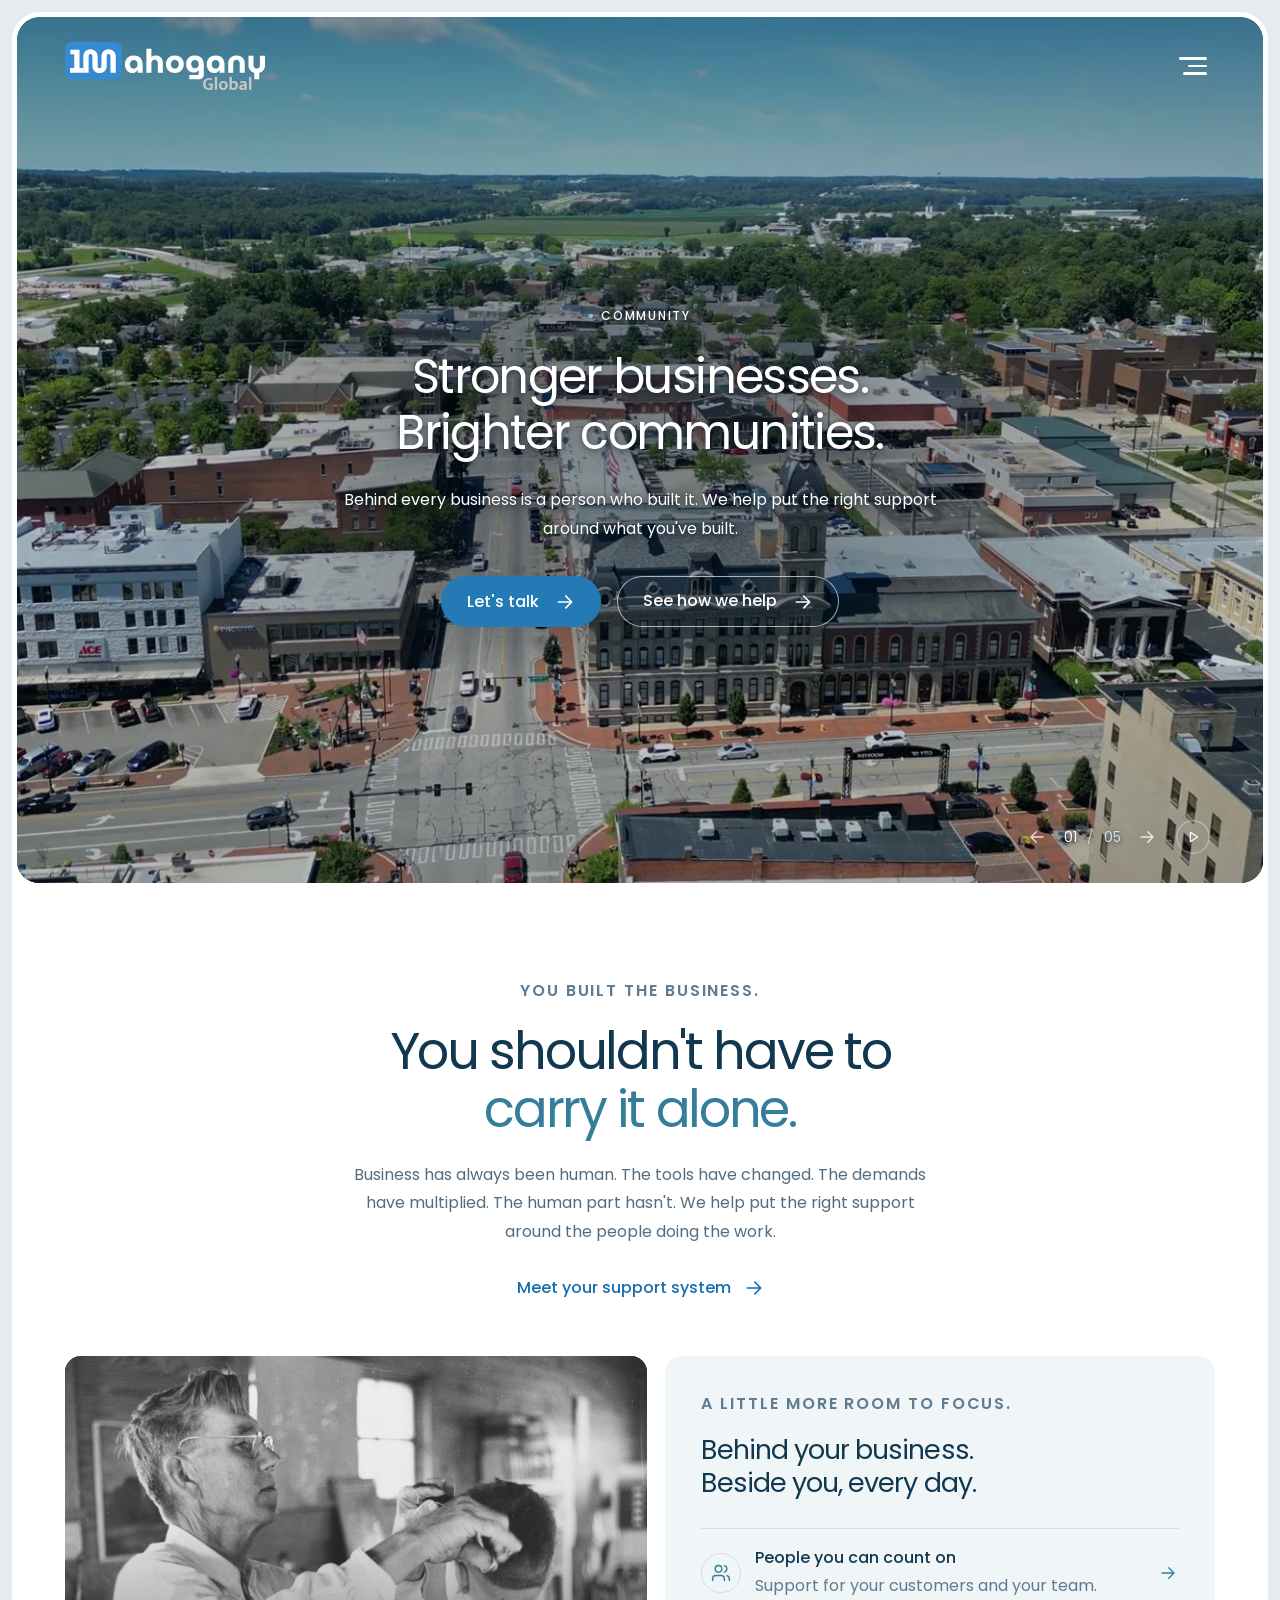
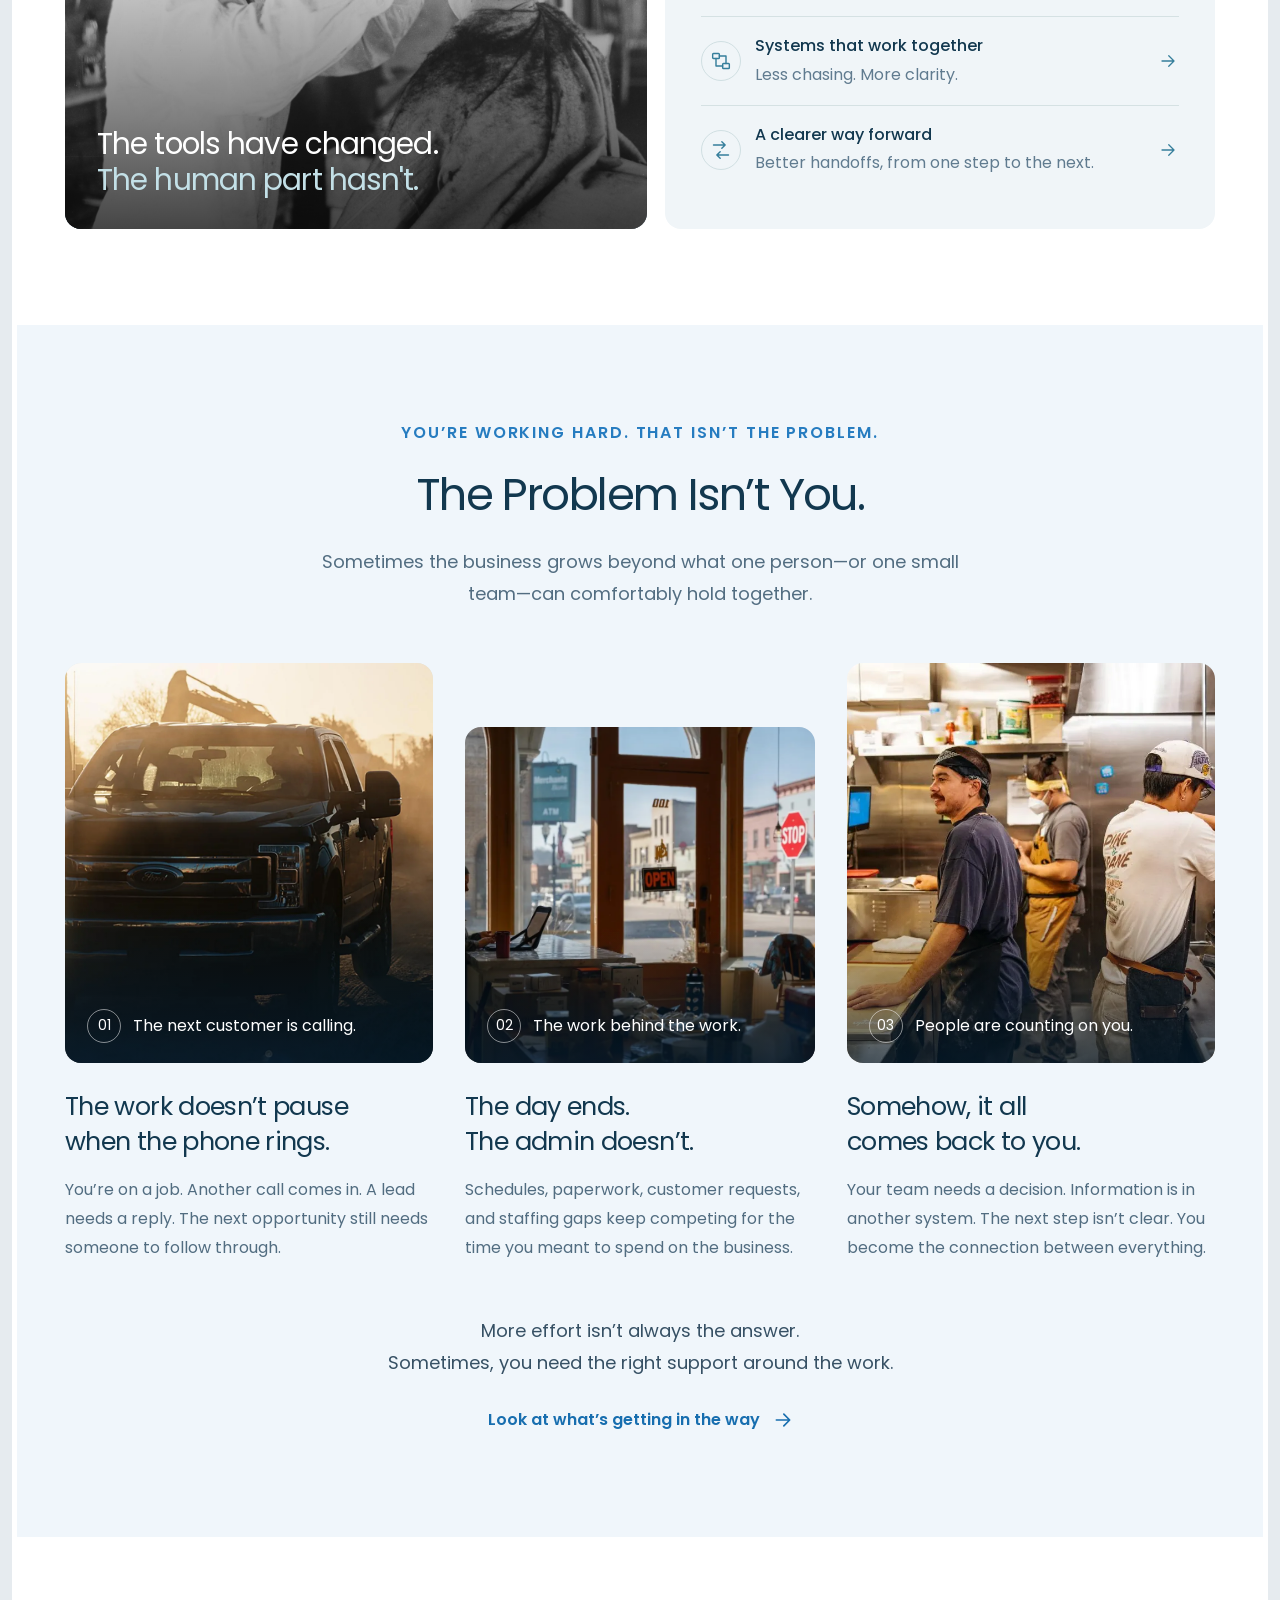
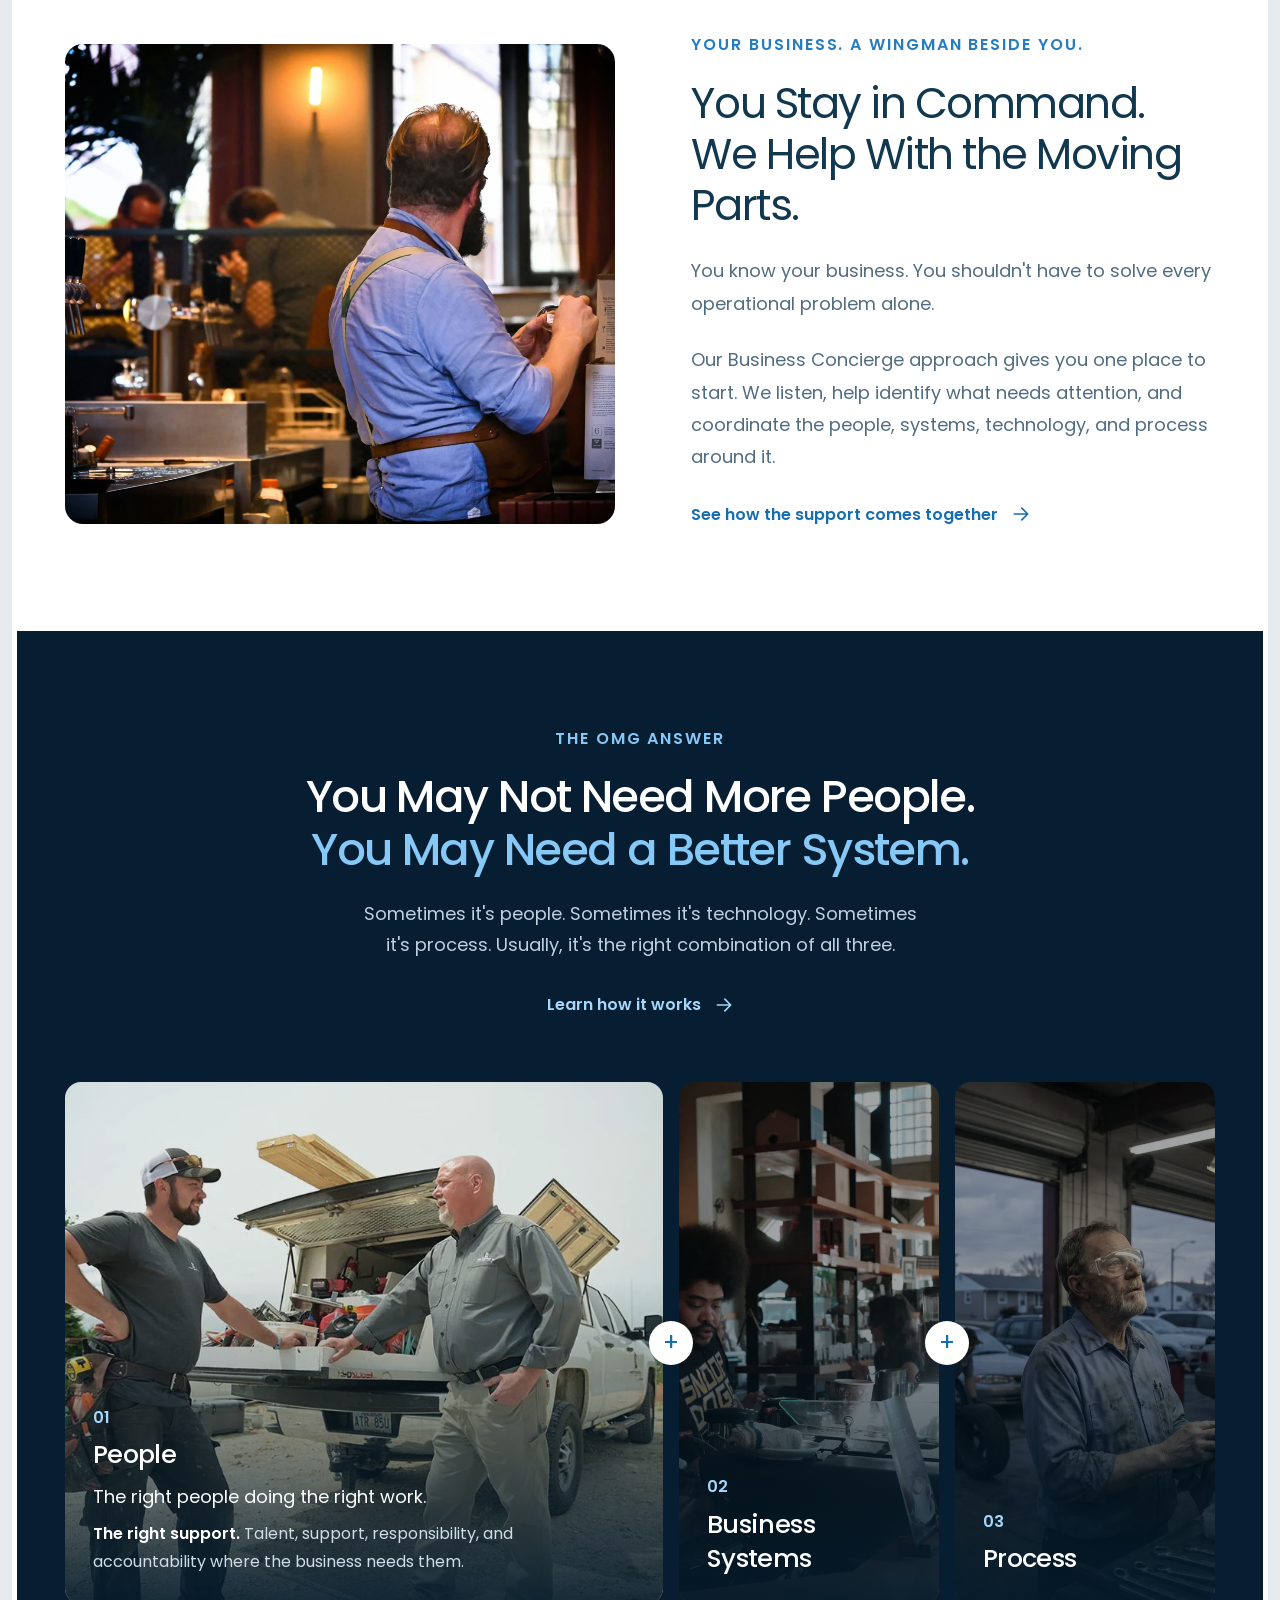
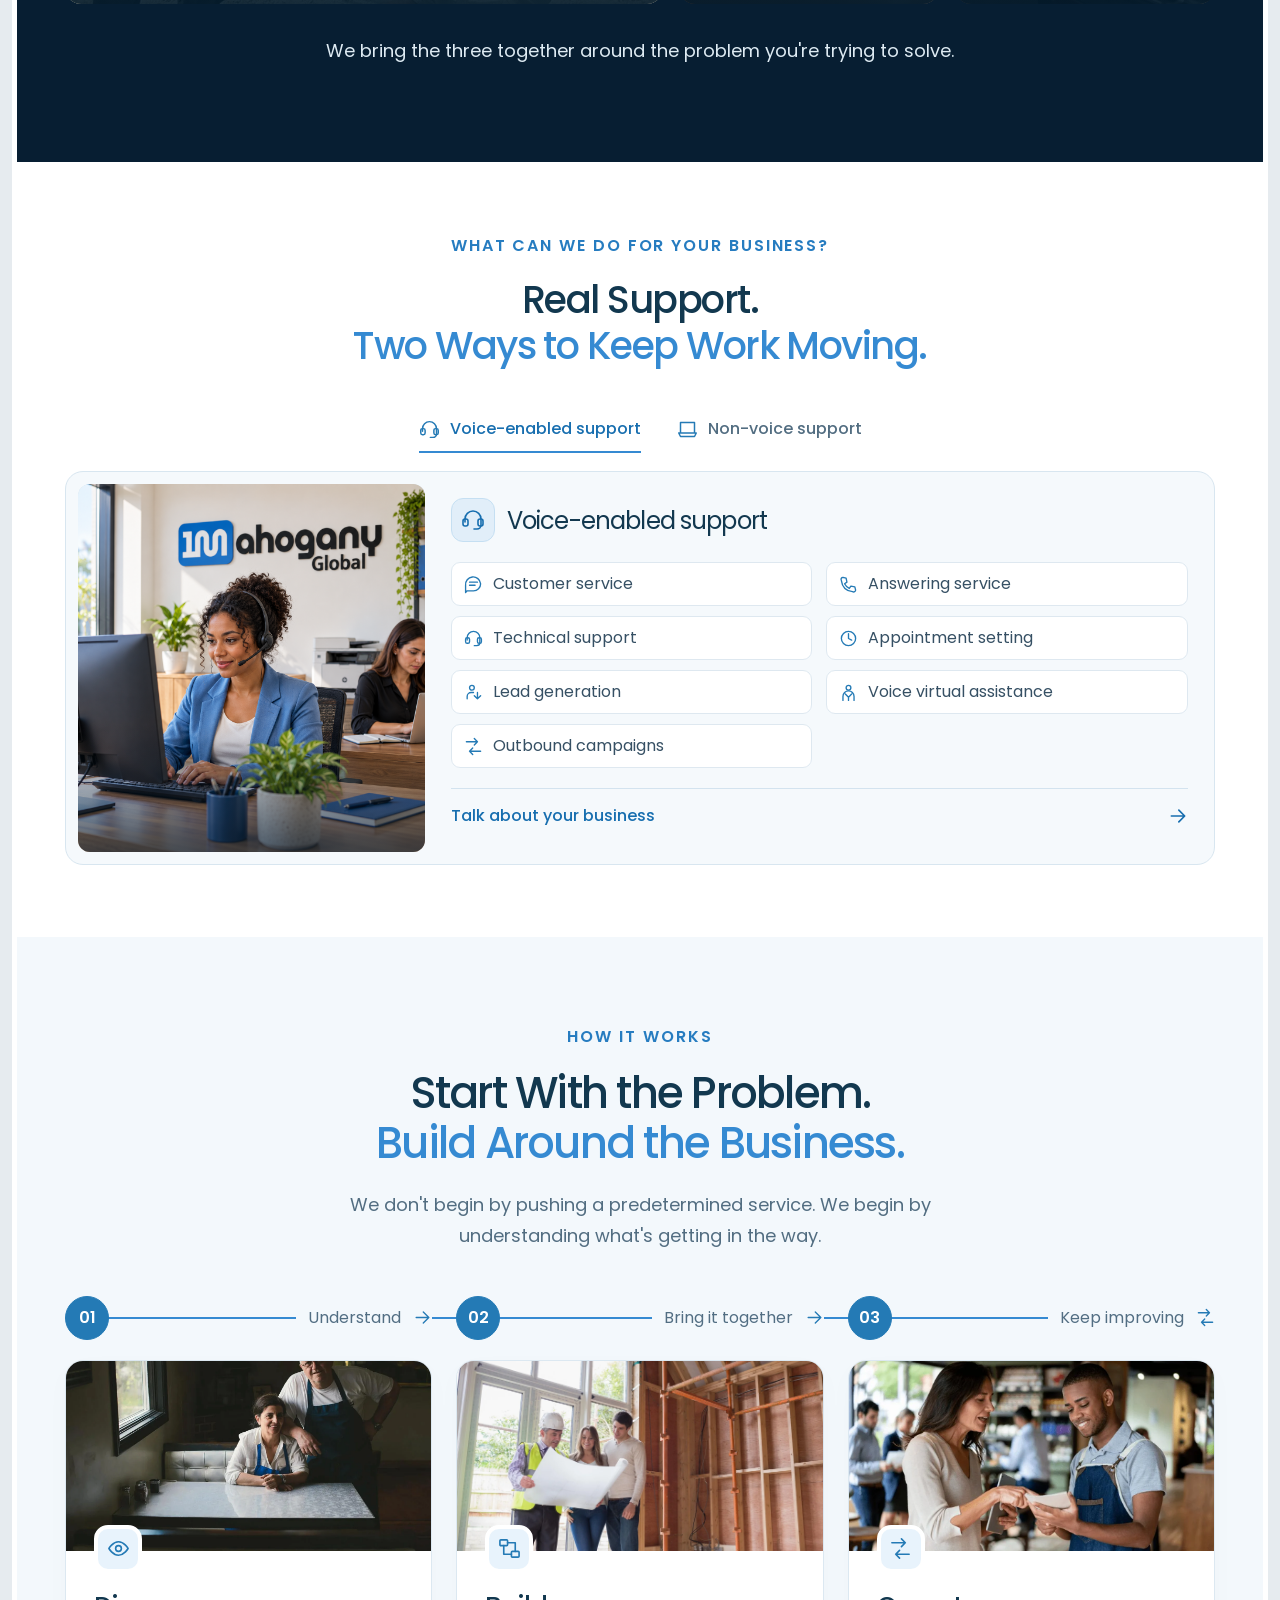
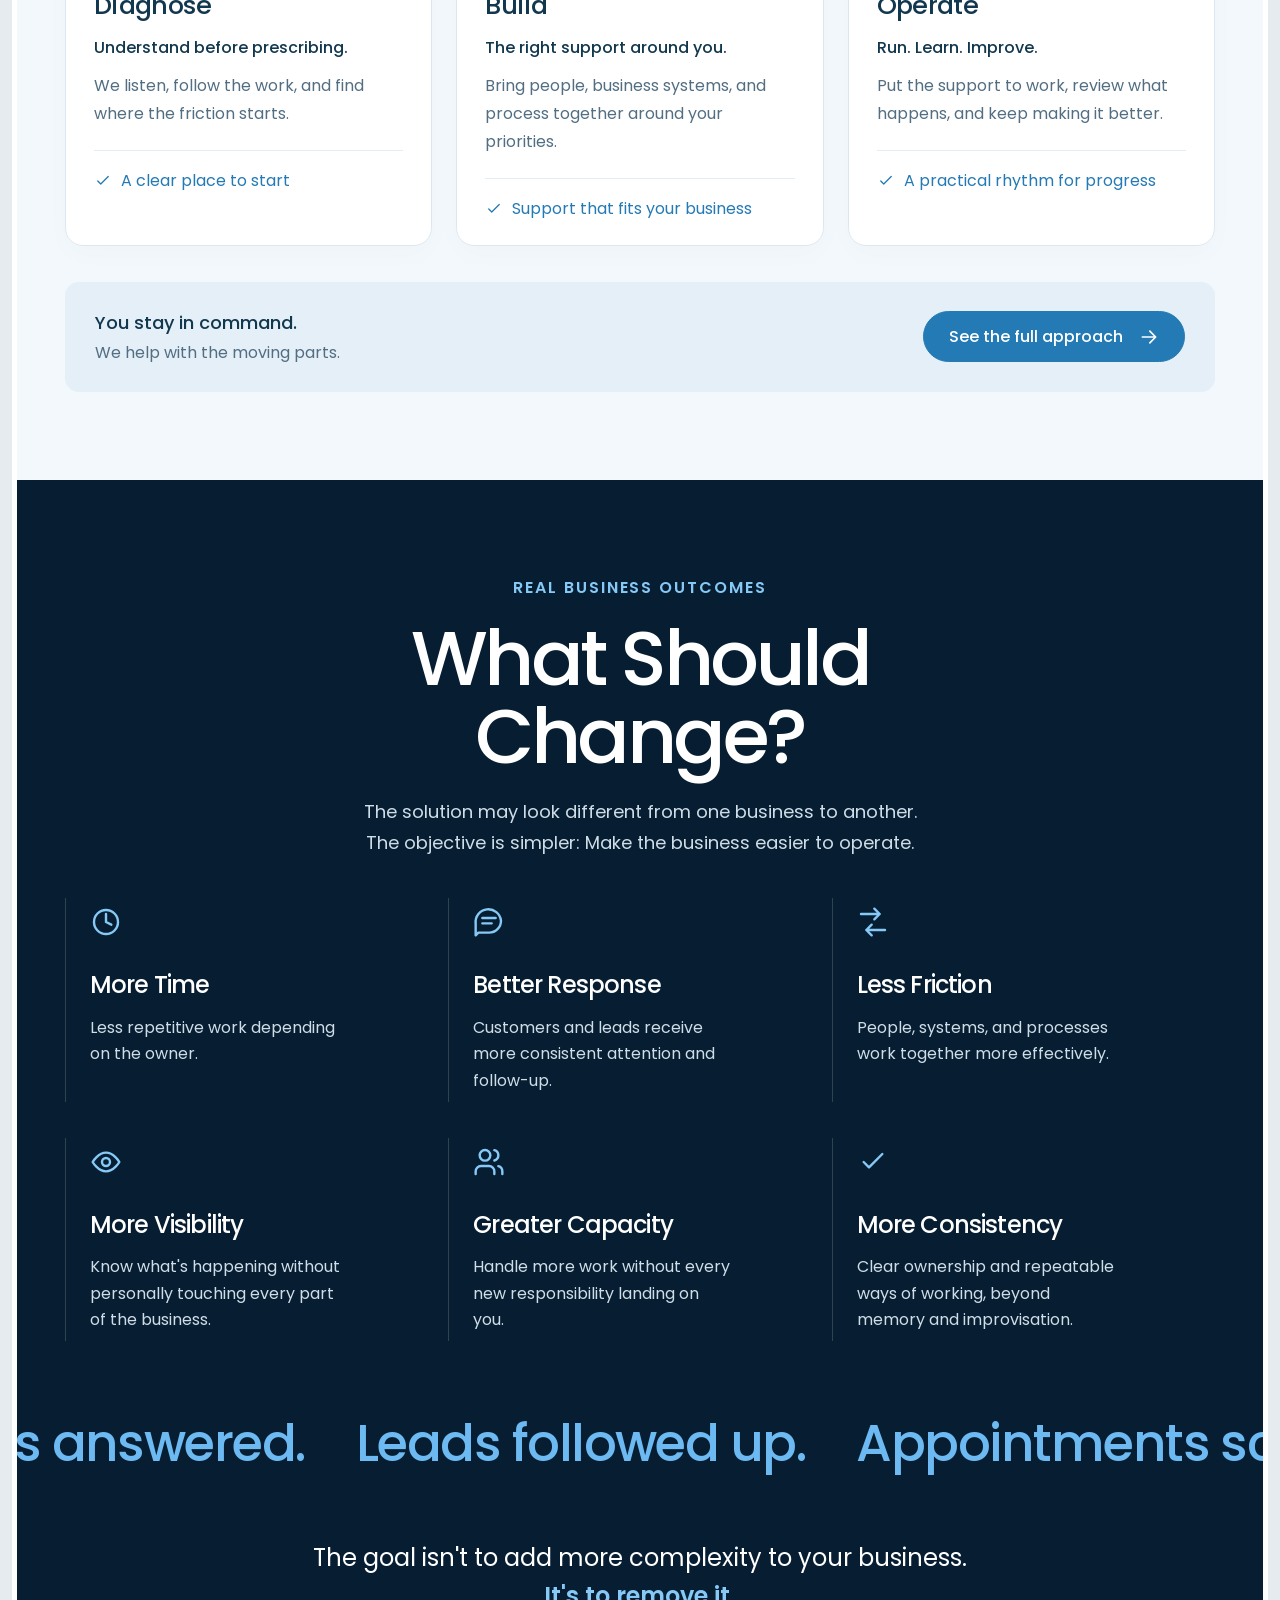
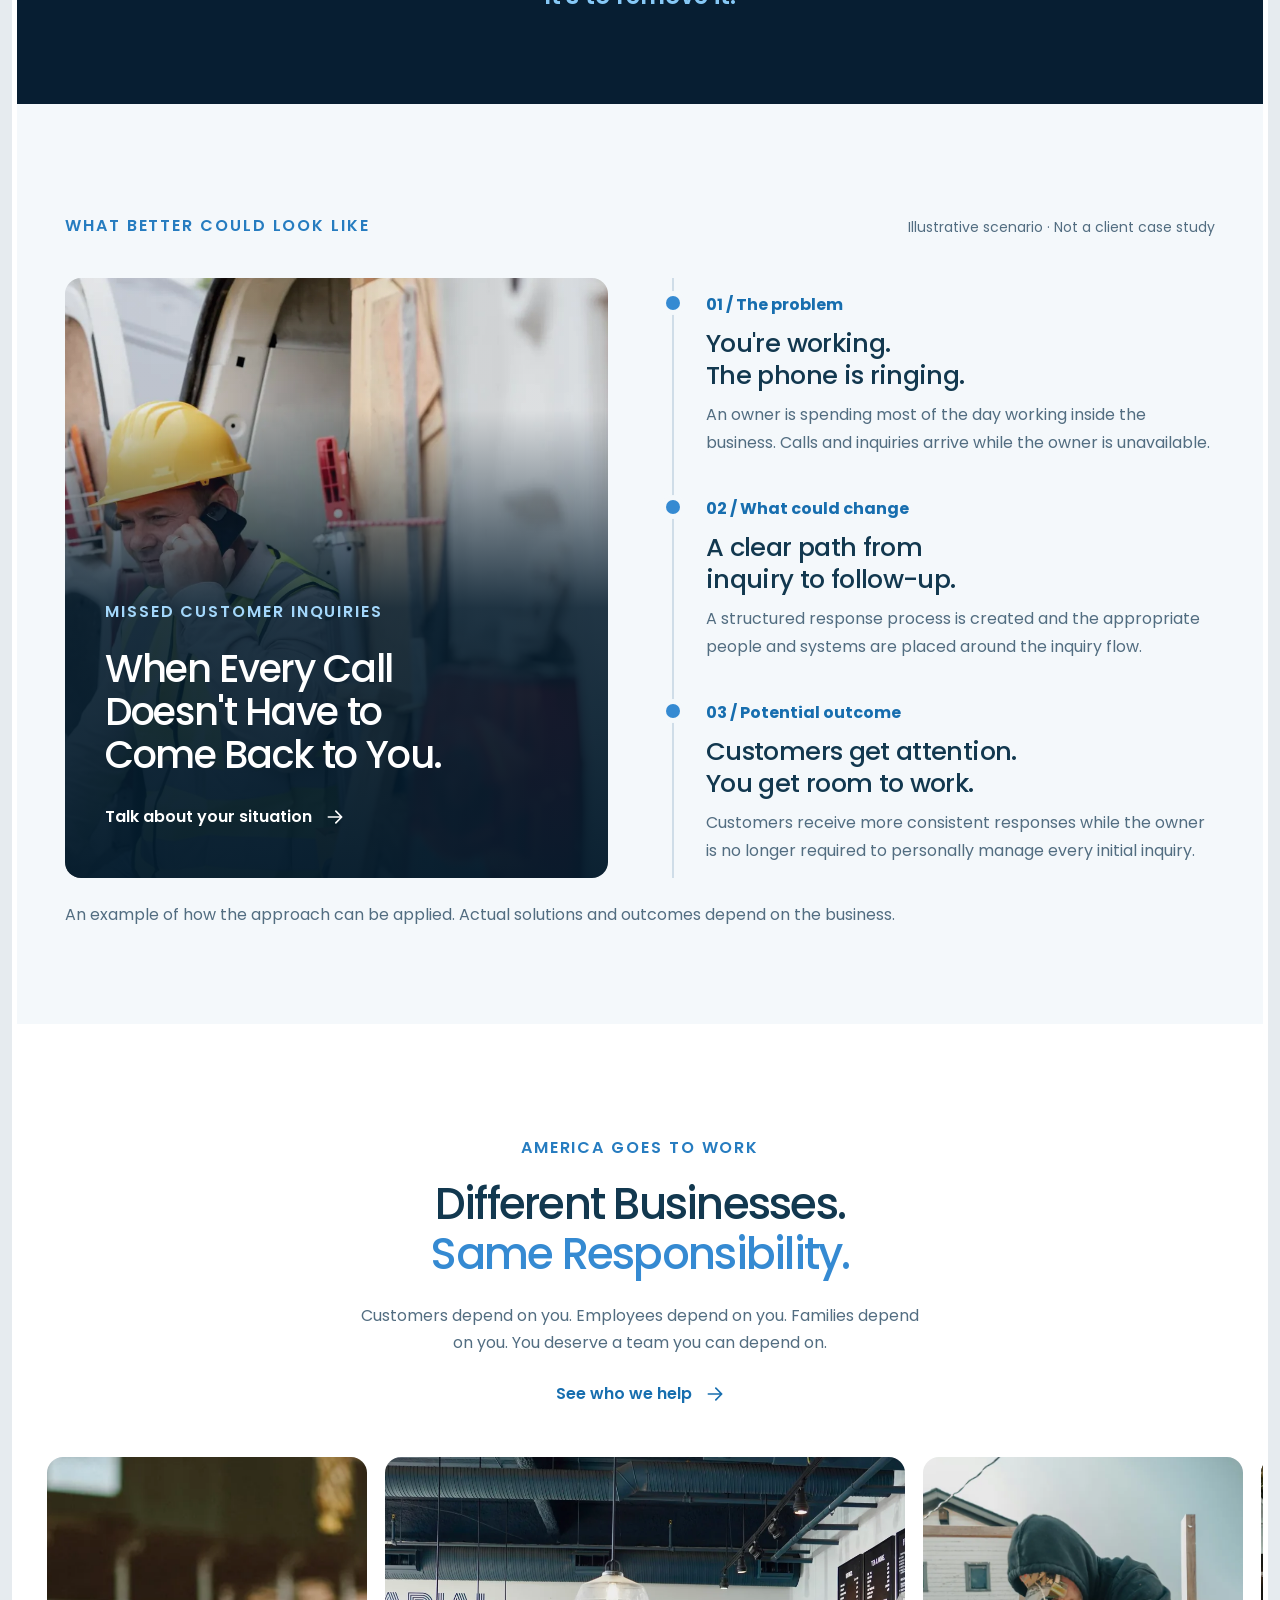
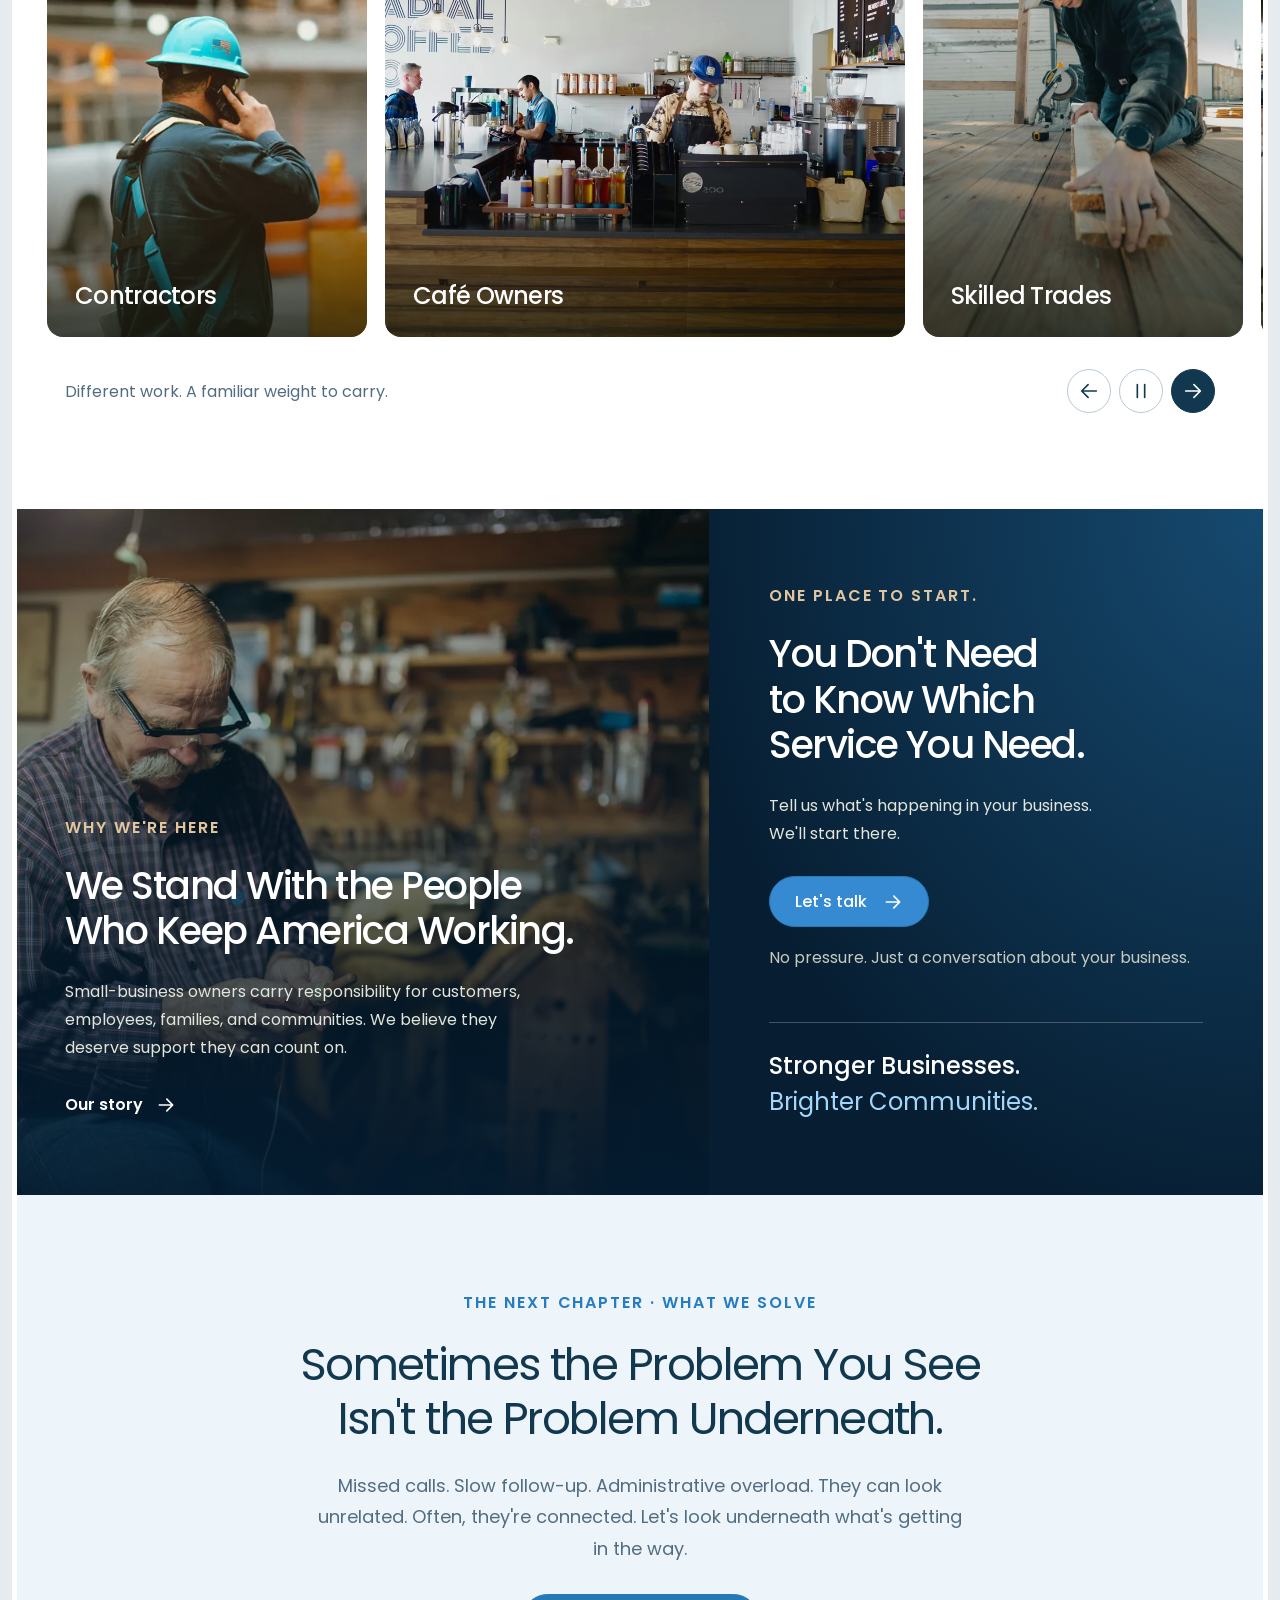
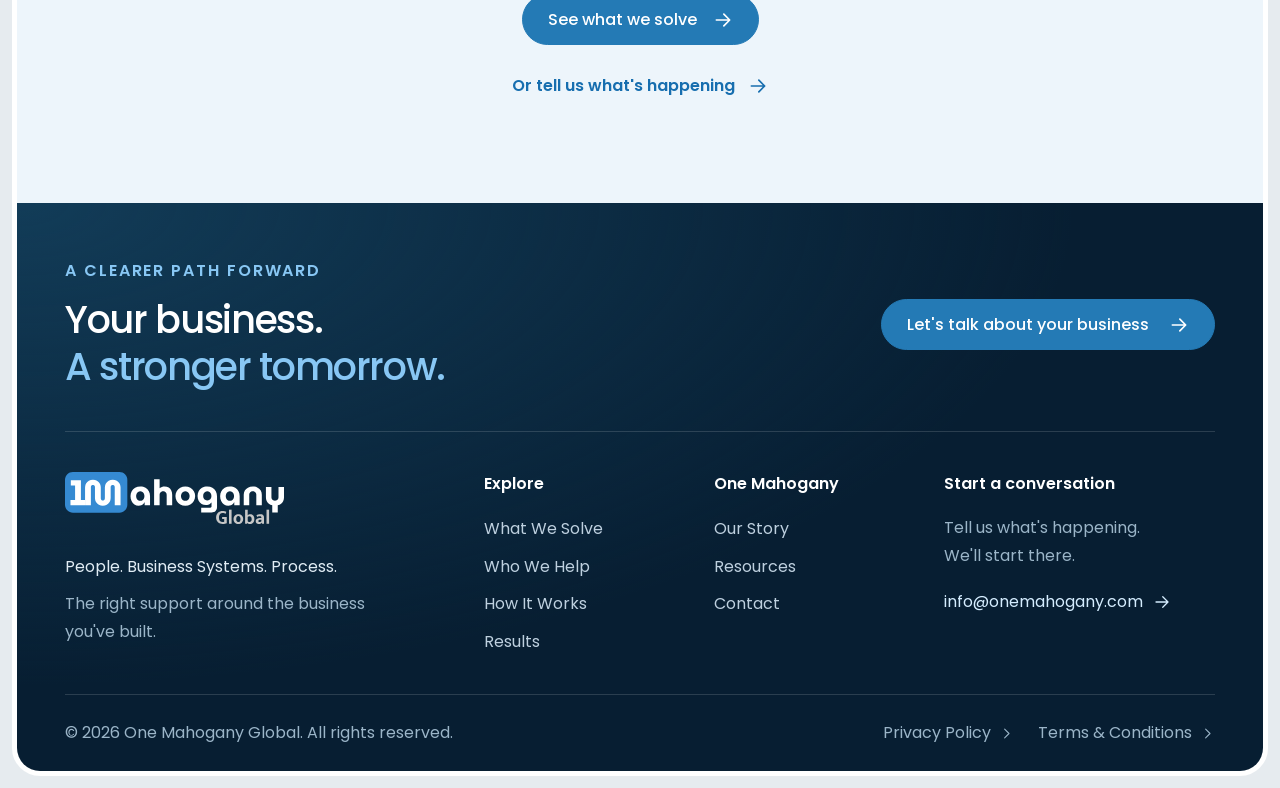
==== commit da15eb04: "Align initial header position across homepage and subpages" ====
--- a/index.html
+++ b/index.html
@@ -21,7 +21,7 @@
   <link rel="stylesheet" href="modern.css?v=20261102a-3c1e15bc5522">
   <link rel="stylesheet" href="design-system.css?v=20261102a-dadc0b20f99d">
   <link rel="stylesheet" href="refresh.css?v=20261102a-5893aa2b0cf8">
-  <link rel="stylesheet" href="pages.css?v=20261102a-1f41d49cca68">
+  <link rel="stylesheet" href="pages.css?v=20261102a-4ebf76ee8d24">
   <script src="header-nav.js?v=20261102a-c5f84451b13a" defer></script>
   <script src="script.js?v=20261102a-5232106120b0" defer></script>
 </head>
--- a/pages.css
+++ b/pages.css
@@ -281,18 +281,18 @@
 
 /* An inset video card; the white frame and hero together fill the first screen. */
 .hero{margin:12px;height:calc(100vh - 24px);min-height:0;max-height:none;border-radius:24px;overflow:hidden}
-.site-header:not(.scrolled),.site-header:not(.scrolled):has(nav.is-open){top:24px}
+.site-header:not(.scrolled),.site-header:not(.scrolled):has(nav.is-open){top:32px}
 .site-header:not(.scrolled) .header-inner{width:min(var(--container),calc(100% - 120px))}
 @media(max-width:760px){
  .hero{margin:8px;height:calc(100vh - 16px);border-radius:20px}
- .site-header:not(.scrolled),.site-header:not(.scrolled):has(nav.is-open){top:16px}
+ .site-header:not(.scrolled),.site-header:not(.scrolled):has(nav.is-open){top:22px}
  .site-header:not(.scrolled) .header-inner{width:calc(100% - 52px)}
 }
 /* Subpages retain their existing full-width photograph openings. */
-.inner-page .site-header:not(.scrolled),.inner-page .site-header:not(.scrolled):has(nav.is-open){top:18px}
+.inner-page .site-header:not(.scrolled),.inner-page .site-header:not(.scrolled):has(nav.is-open){top:32px}
 .inner-page .site-header:not(.scrolled) .header-inner{width:min(var(--container),calc(100% - 96px))}
 @media(max-width:760px){
- .inner-page .site-header:not(.scrolled),.inner-page .site-header:not(.scrolled):has(nav.is-open){top:12px}
+ .inner-page .site-header:not(.scrolled),.inner-page .site-header:not(.scrolled):has(nav.is-open){top:22px}
  .inner-page .site-header:not(.scrolled) .header-inner{width:calc(100% - 36px)}
 }
 
@@ -960,3 +960,6 @@
 @keyframes record-preview-enter{from{opacity:0;transform:translateY(10px) scale(.985)}to{opacity:1;transform:translateY(0) scale(1)}}
 @media(max-width:600px){.heartland-source-trigger{padding:16px;gap:12px}.heartland-document-dialog{width:calc(100vw - 24px);max-height:calc(100dvh - 24px);padding:18px;border-radius:16px}.heartland-document-toolbar{gap:12px;margin-bottom:18px}.heartland-document-toolbar h2{font-size:1.125rem}.heartland-document-icon{flex-basis:38px;width:38px;height:44px}}
 @media(prefers-reduced-motion:reduce){.heartland-source-trigger{transition:none}}
+
+/* Keep the fixed header and page together at the vertical scroll boundaries. */
+html,body{overscroll-behavior-y:none}
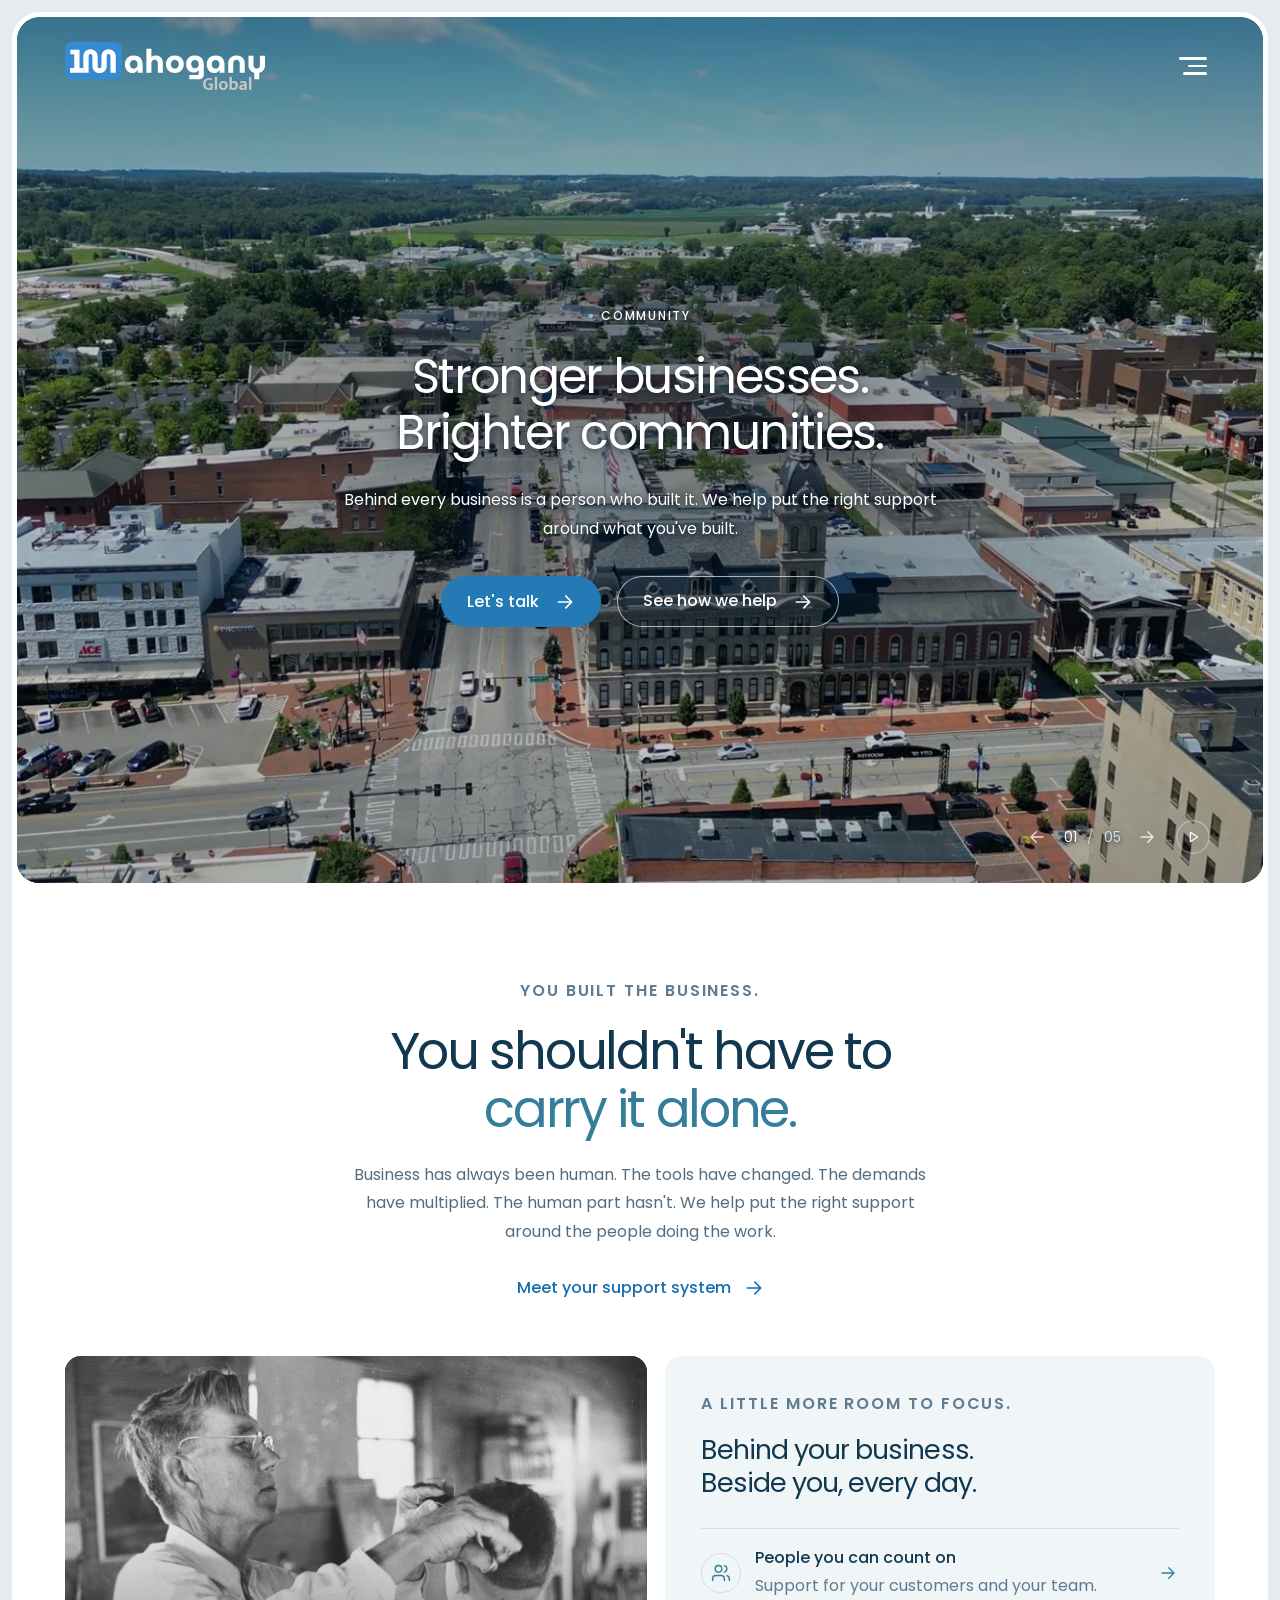
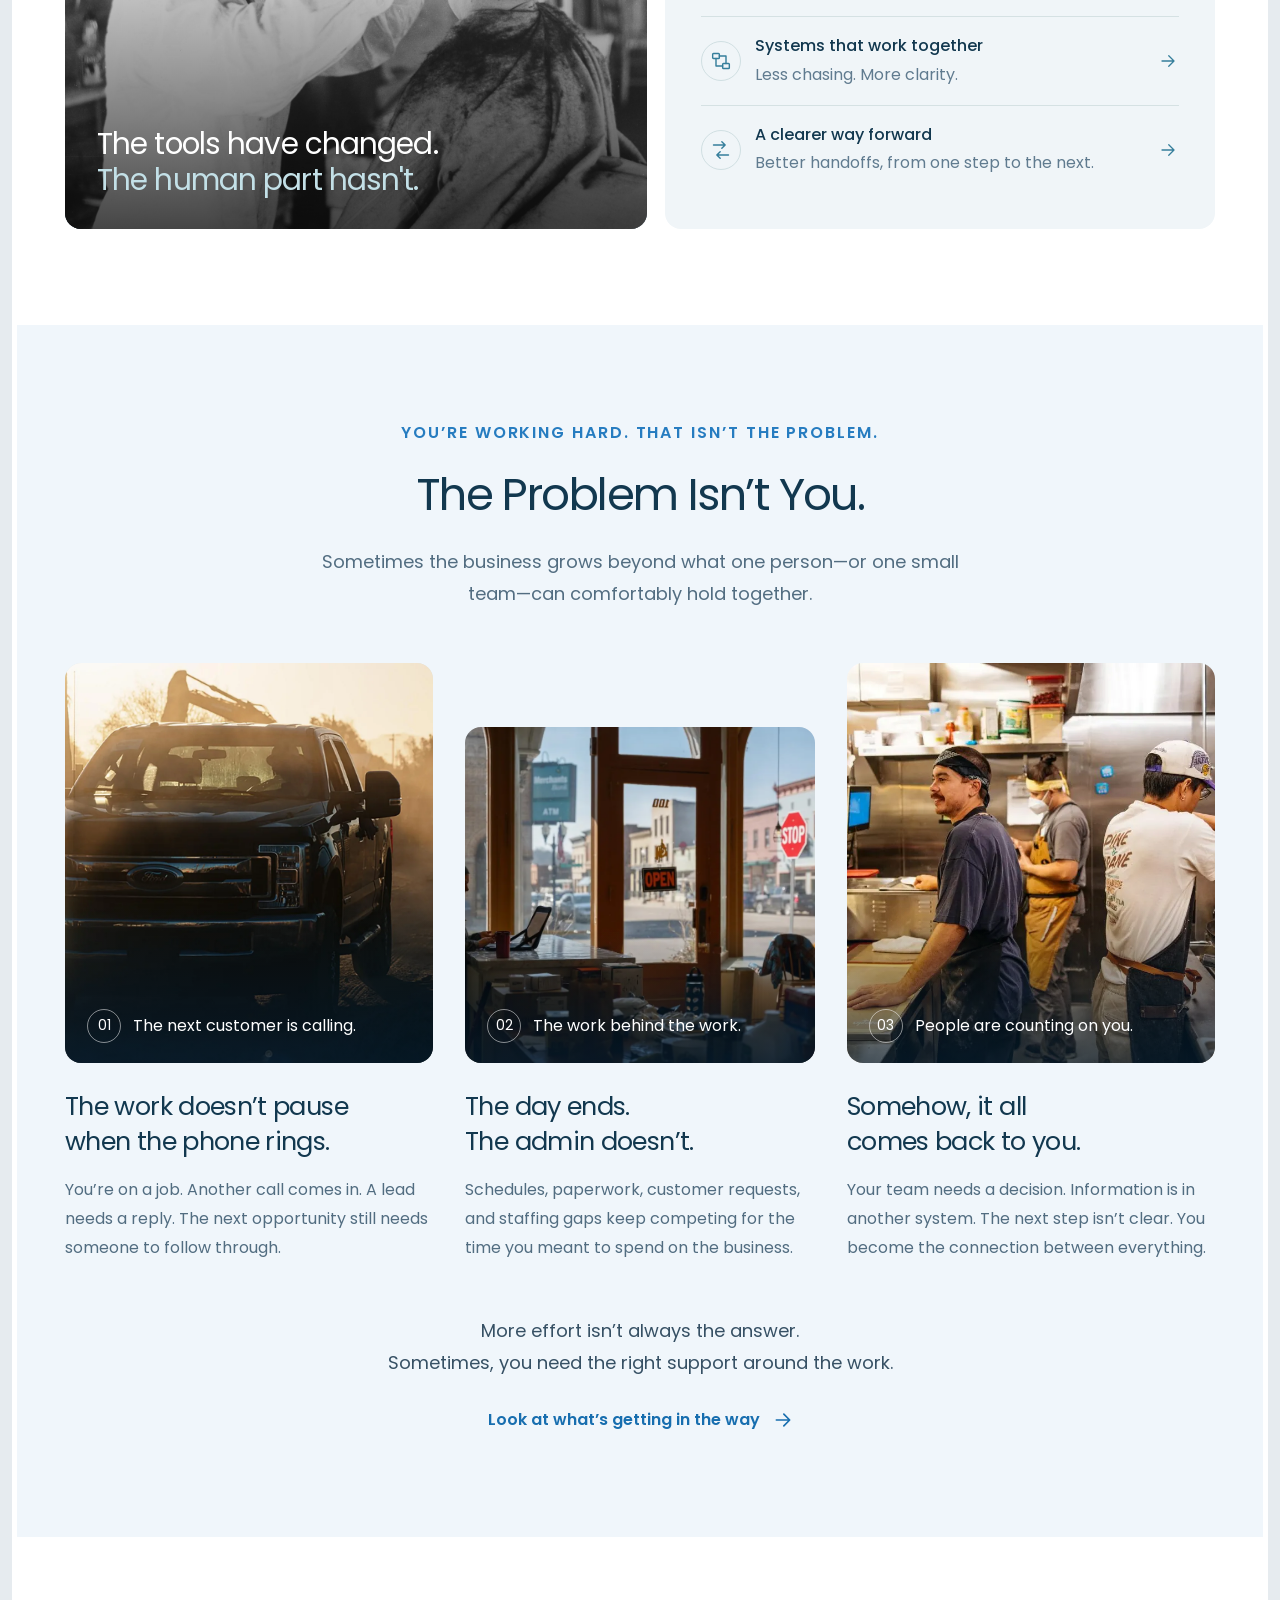
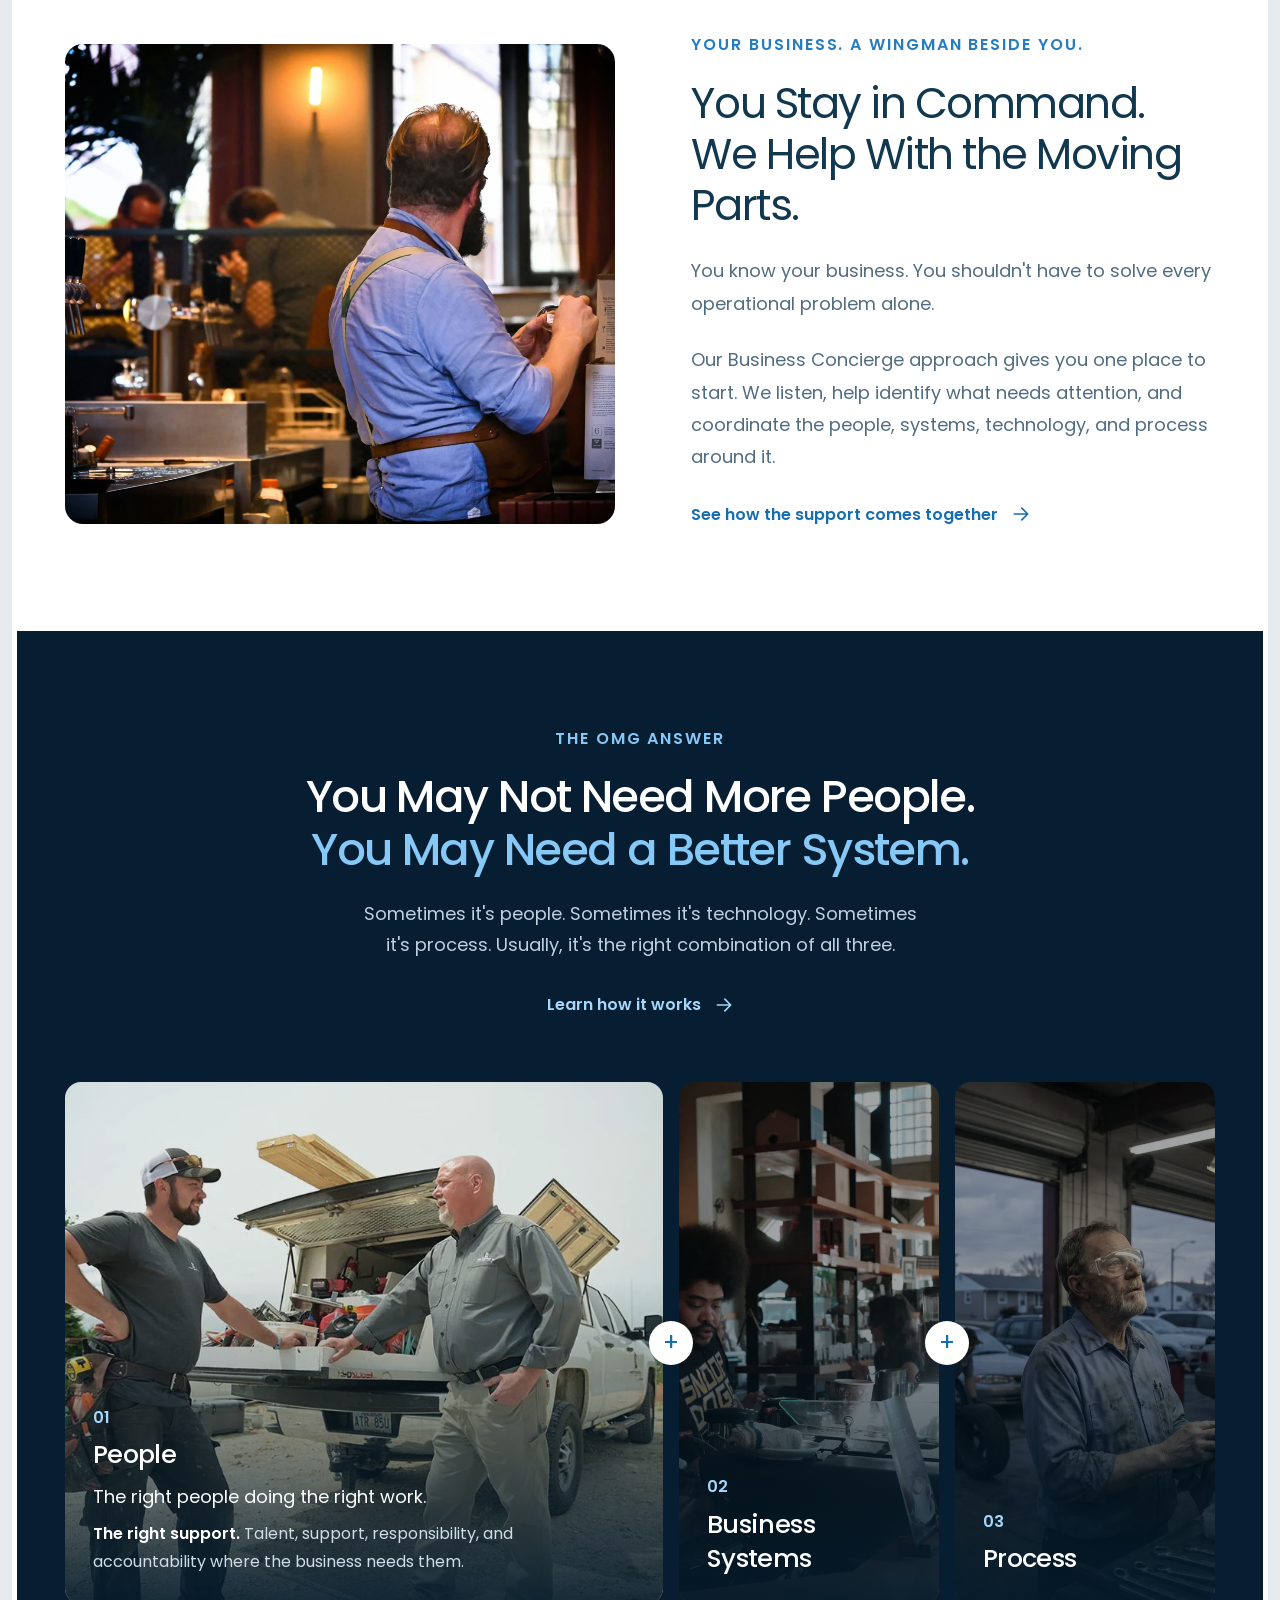
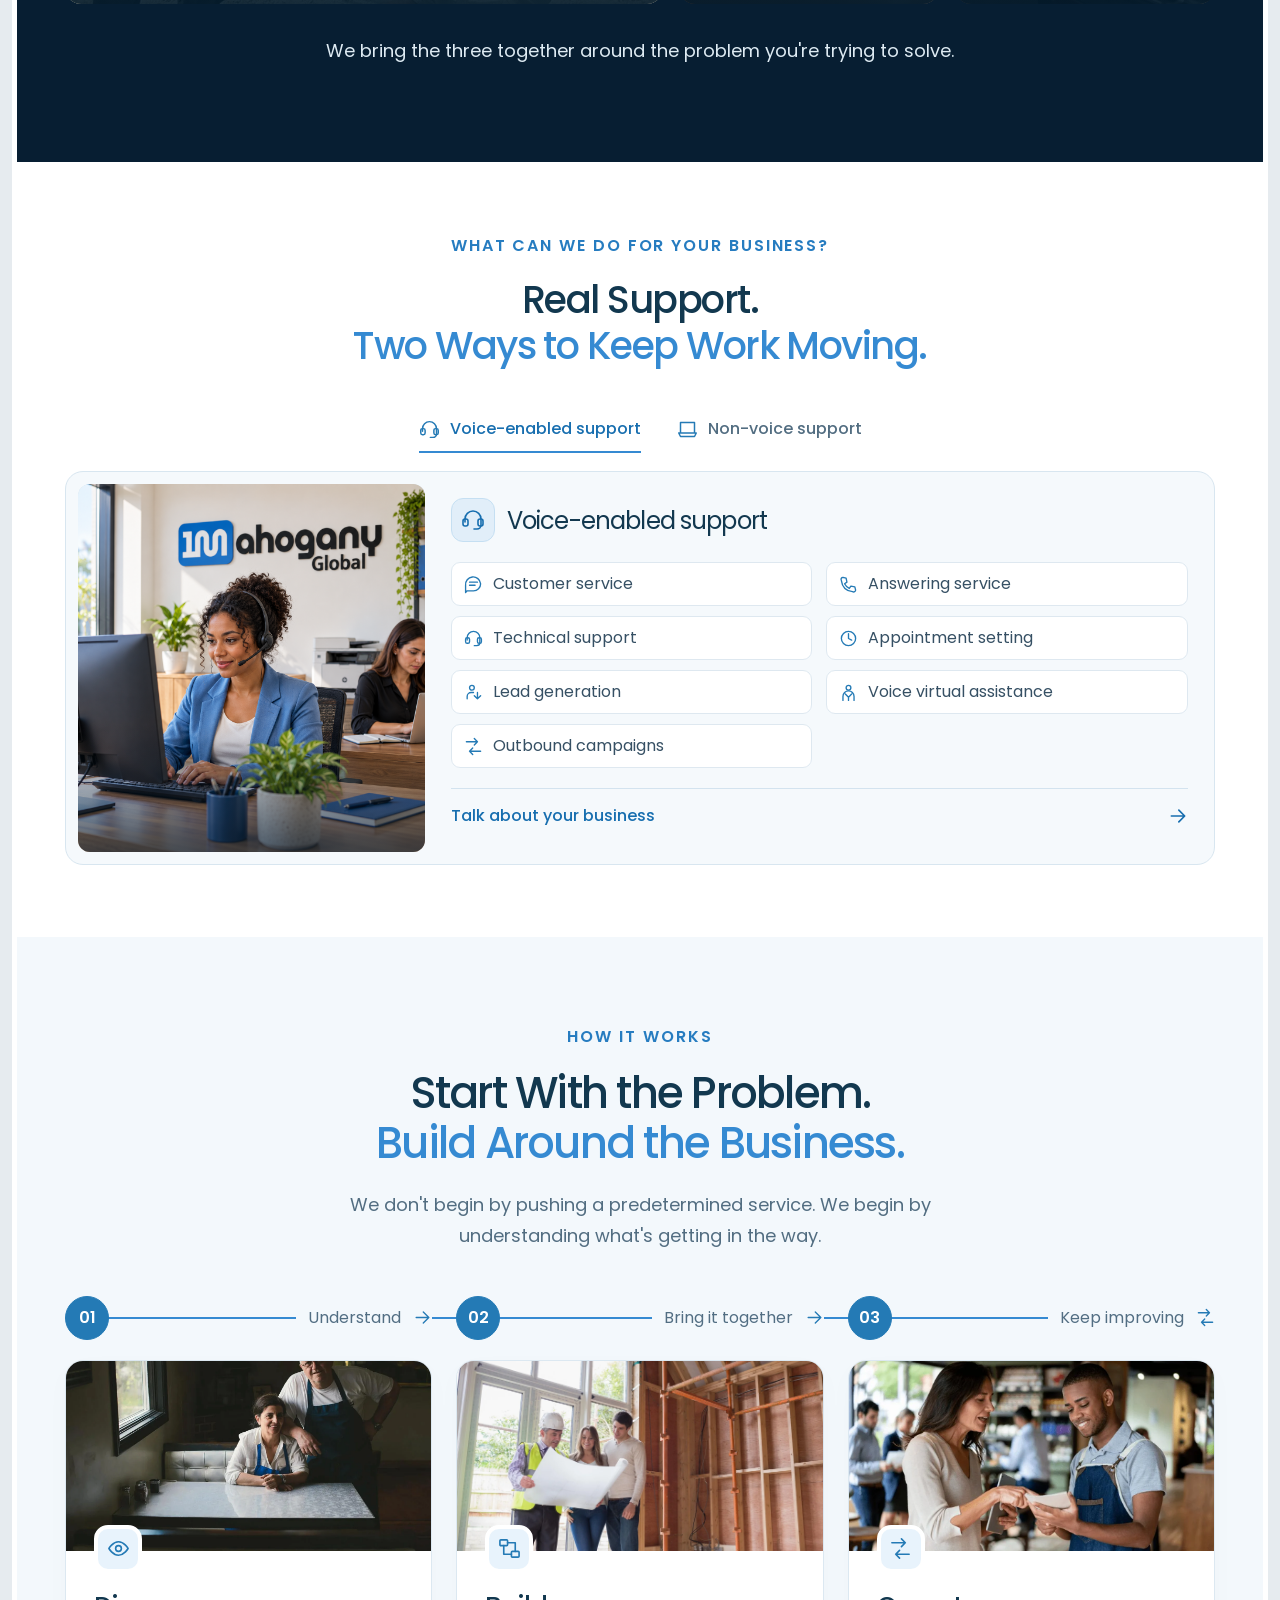
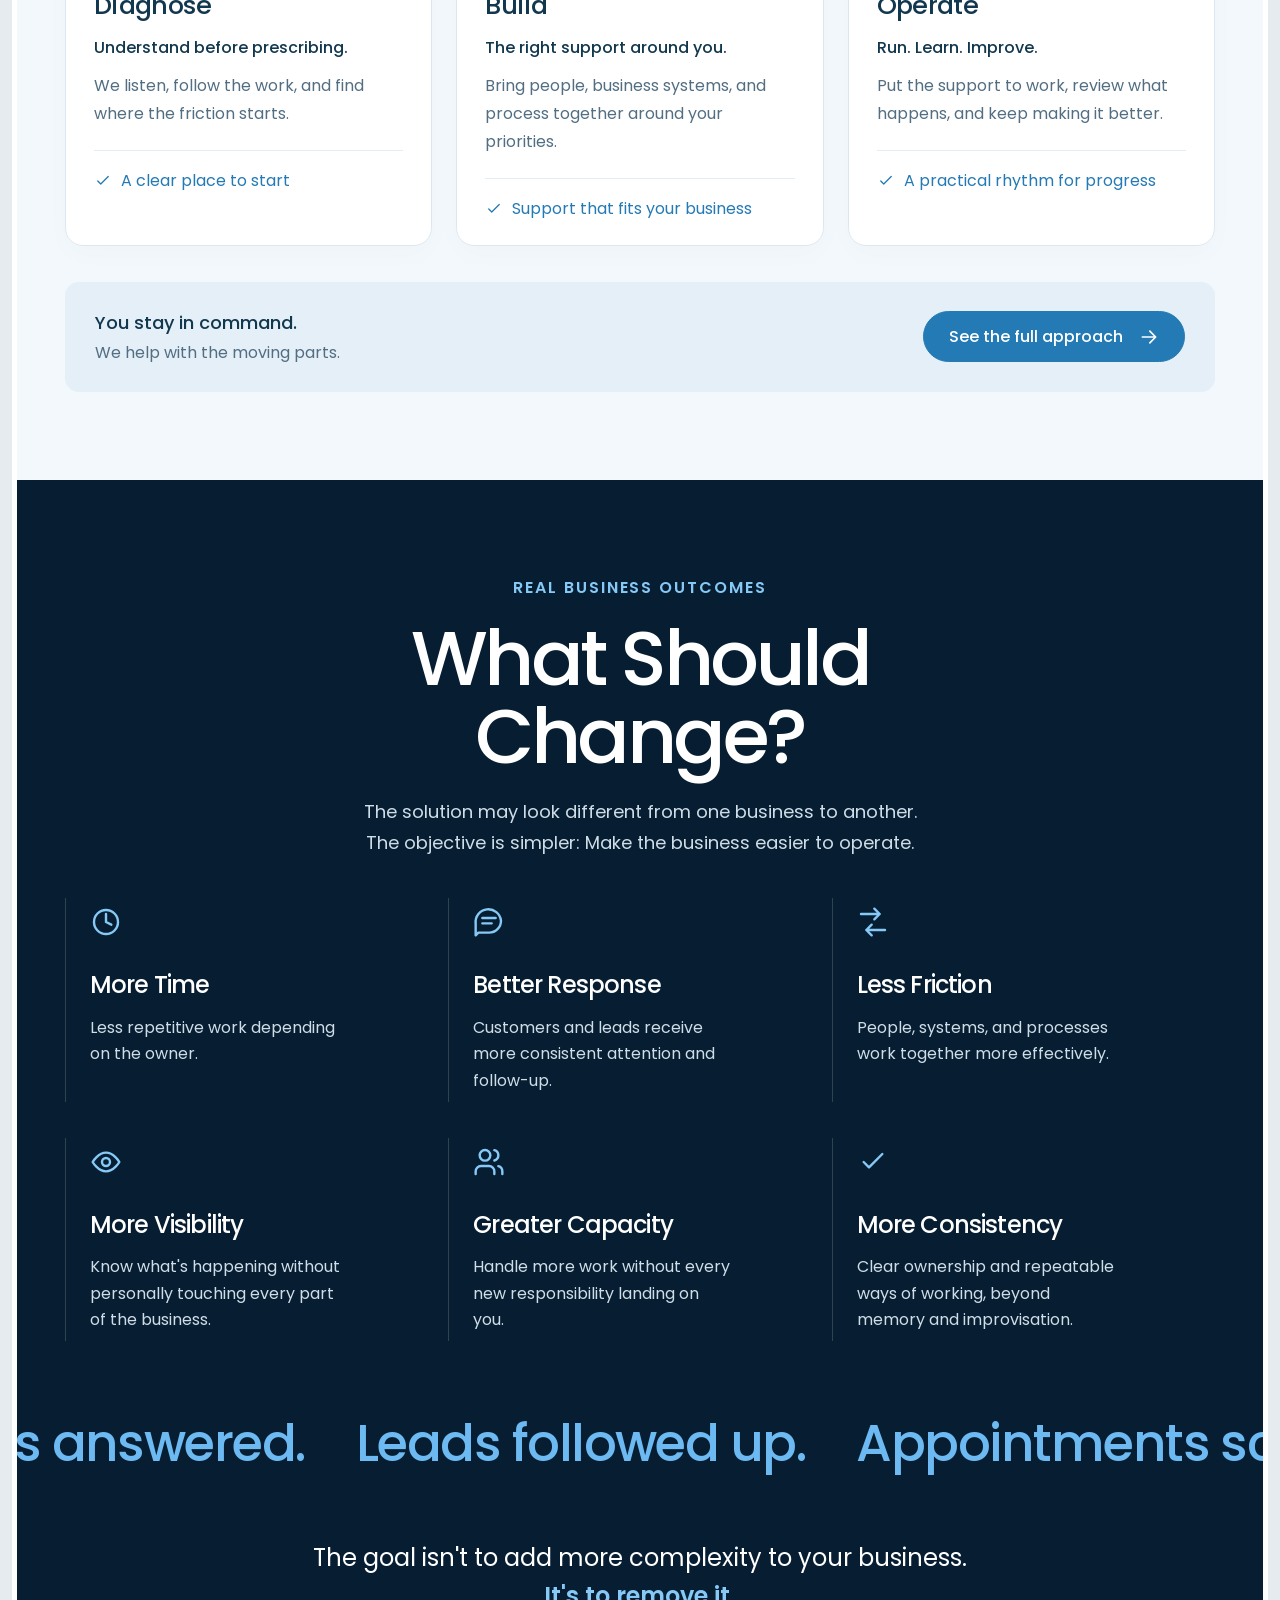
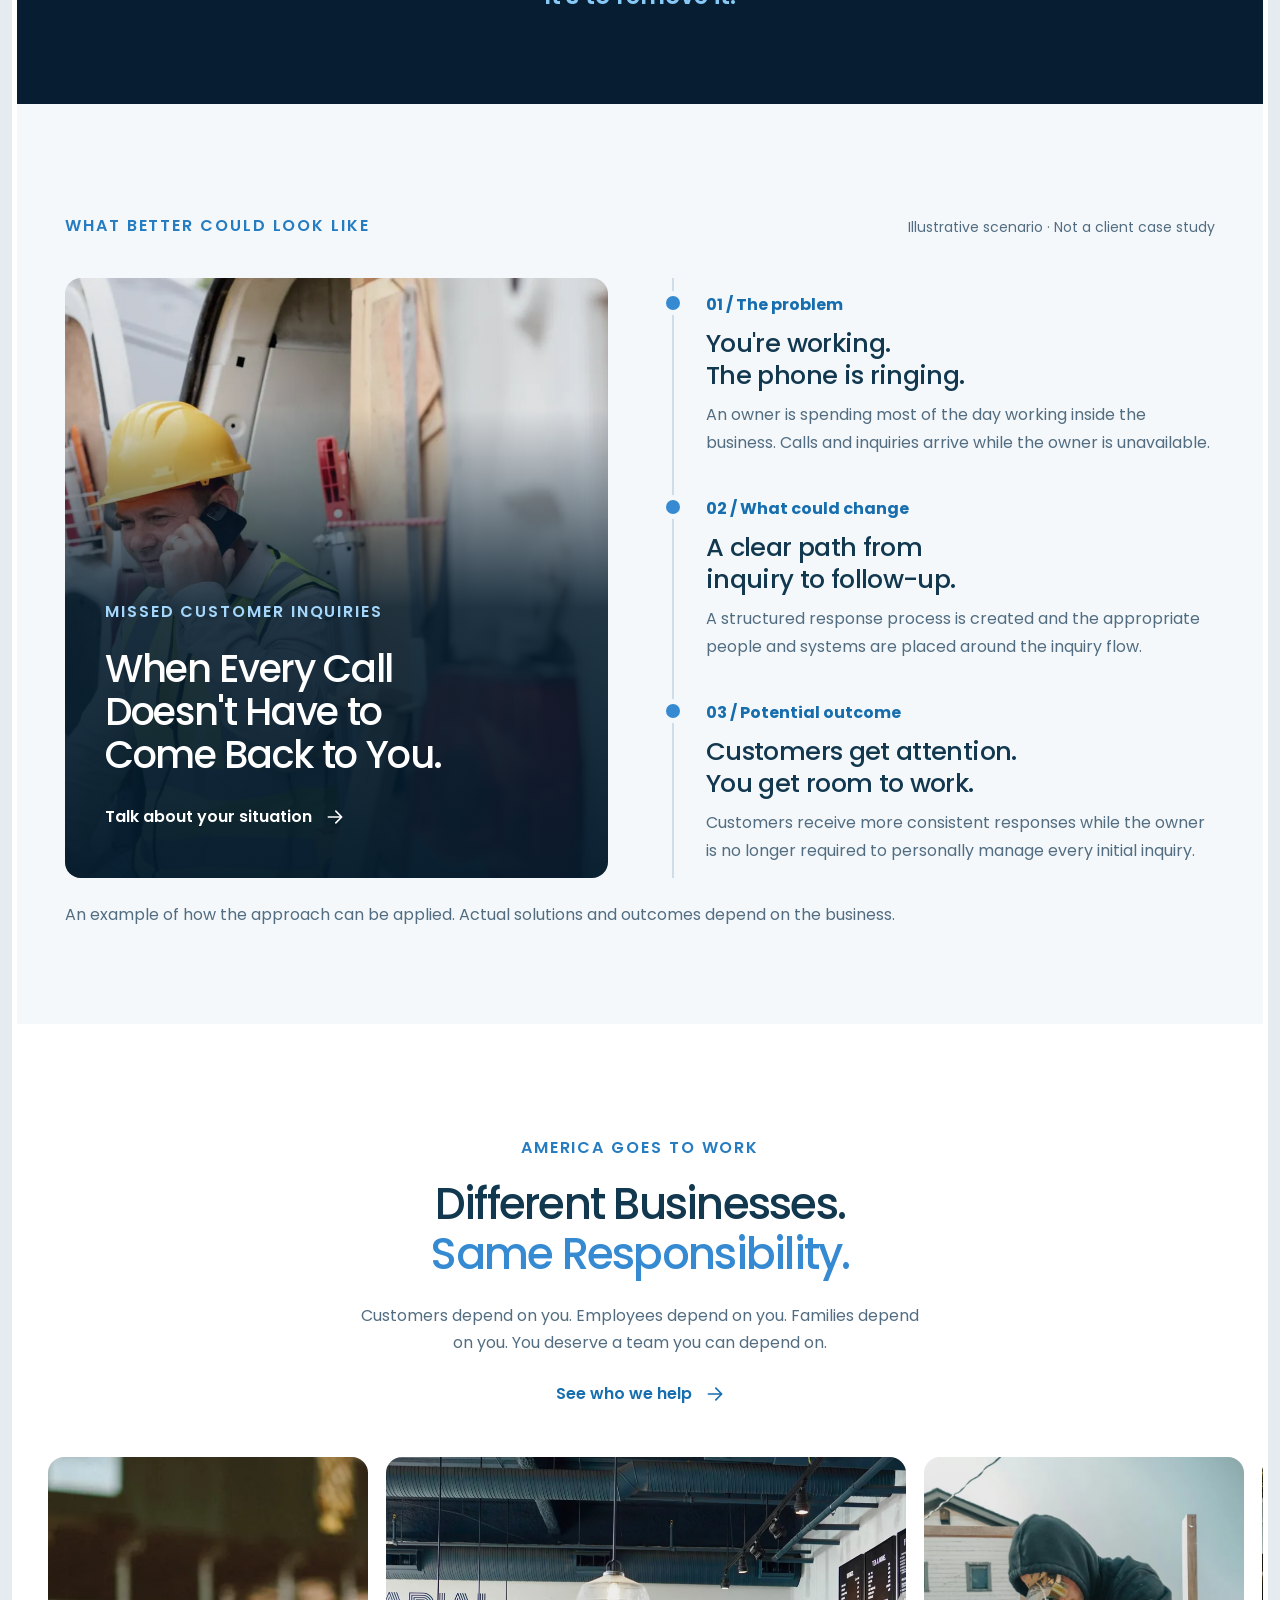
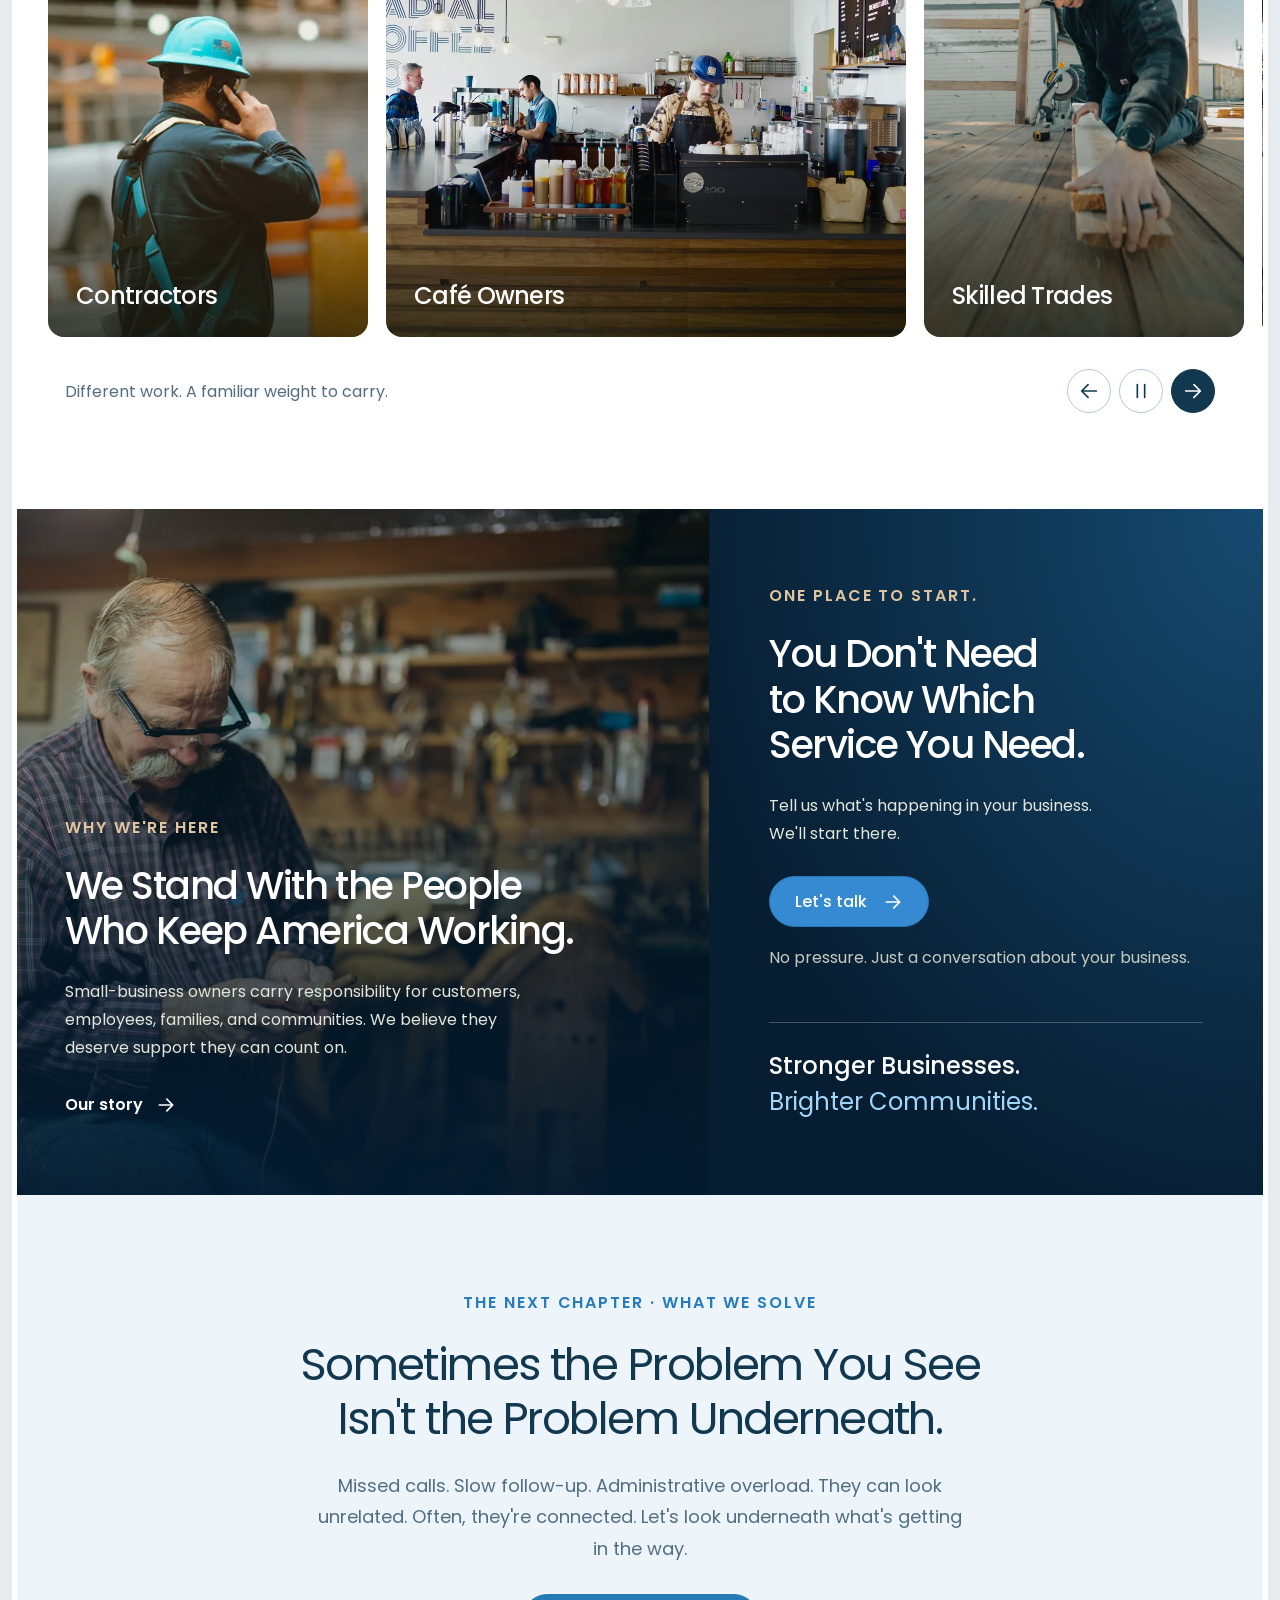
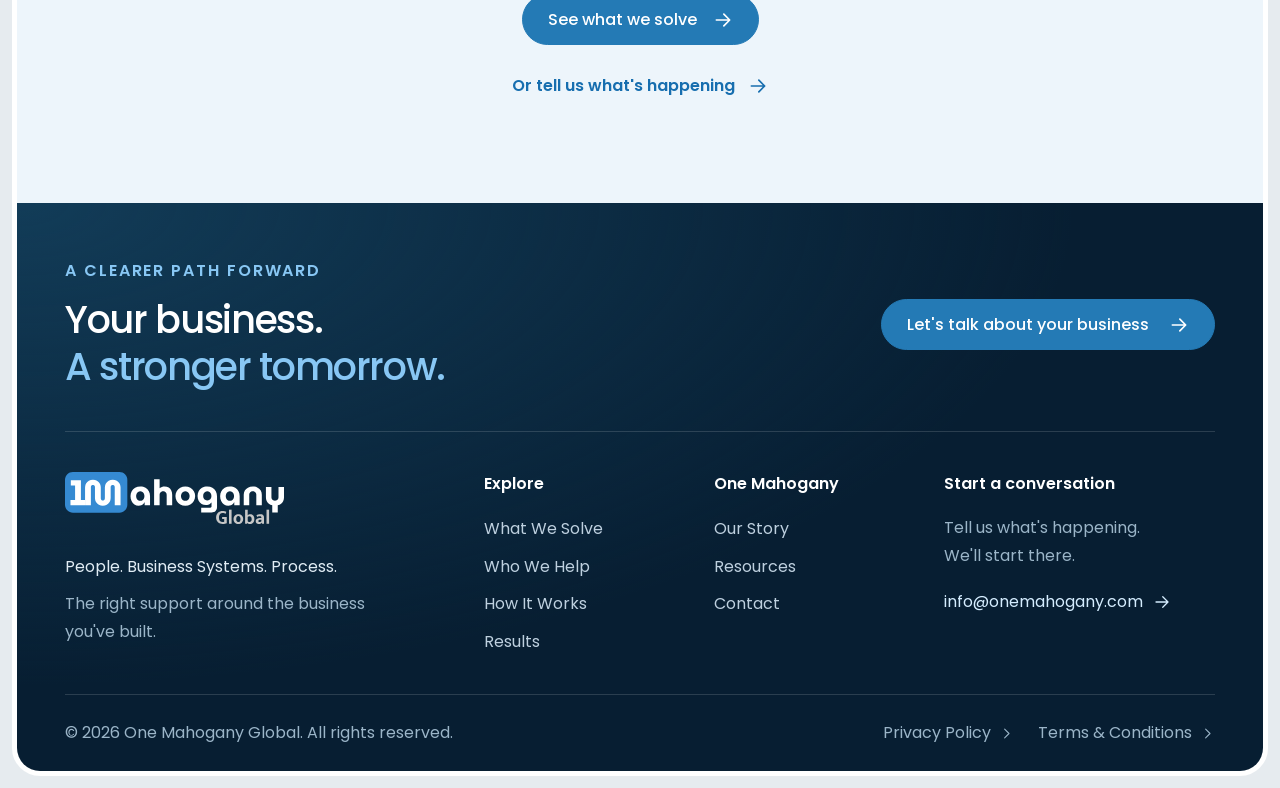
==== commit ded865d1: "Give mobile navigation a distinct conversation action" ====
--- a/index.html
+++ b/index.html
@@ -21,8 +21,8 @@
   <link rel="stylesheet" href="modern.css?v=20261102a-3c1e15bc5522">
   <link rel="stylesheet" href="design-system.css?v=20261102a-dadc0b20f99d">
   <link rel="stylesheet" href="refresh.css?v=20261102a-5893aa2b0cf8">
-  <link rel="stylesheet" href="pages.css?v=20261102a-4ebf76ee8d24">
-  <script src="header-nav.js?v=20261102a-c5f84451b13a" defer></script>
+  <link rel="stylesheet" href="pages.css?v=20261102a-3a6cf4b7bdec">
+  <script src="header-nav.js?v=20261102a-208bb3a42942" defer></script>
   <script src="script.js?v=20261102a-5232106120b0" defer></script>
 </head>
 <body>
@@ -58,7 +58,7 @@
       <button class="menu-toggle" type="button" aria-expanded="false" aria-controls="mobile-menu"><span></span><span></span><span></span><span class="sr-only">Open navigation</span></button>
       <nav id="main-nav" aria-label="Main navigation"><a class="nav-home" href="#home" aria-current="page">Home</a>
         <a href="what-we-solve.html">What We Solve</a><a href="who-we-help.html">Who We Help</a><a href="how-it-works.html">How It Works</a><a href="results.html">Results</a><a href="about.html">About</a><a href="resources.html">Resources</a>
-        <a class="mobile-nav-cta" href="lets-talk.html">Let's talk <svg><use href="#i-arrow"/></svg></a>
+        <a class="mobile-nav-cta" href="lets-talk.html"><span class="mobile-cta-icon"><svg aria-hidden="true"><use href="#i-chat"/></svg></span><span>Let's talk</span><svg class="mobile-cta-arrow" aria-hidden="true"><use href="#i-arrow"/></svg></a>
       </nav>
       <a class="button button-primary header-cta" href="lets-talk.html">Let's talk <svg><use href="#i-arrow"/></svg></a>
     </div>
--- a/pages.css
+++ b/pages.css
@@ -963,3 +963,14 @@
 
 /* Keep the fixed header and page together at the vertical scroll boundaries. */
 html,body{overscroll-behavior-y:none}
+
+/* Keep the conversation action distinct from the selected navigation item. */
+.mobile-menu-footer{margin-top:auto;padding-top:24px;border-top:1px solid #ffffff20;flex-shrink:0}
+.mobile-menu #main-nav{margin-bottom:28px}
+.mobile-menu-footer .mobile-nav-cta{display:flex;align-items:center;gap:14px;width:100%;min-height:66px;padding:12px 16px;border:1px solid #fff;border-radius:16px;background:#fff;color:#12384f;font-size:1rem;font-weight:500;line-height:1.5;text-decoration:none;transition:background-color 180ms ease,border-color 180ms ease,transform 180ms ease}
+.mobile-menu-footer .mobile-cta-icon{display:grid;place-items:center;width:38px;height:38px;flex:0 0 38px;border-radius:50%;background:#e8f3fc;color:#247ab5}
+.mobile-menu-footer .mobile-cta-icon svg{width:21px;height:21px}
+.mobile-menu-footer .mobile-cta-arrow{width:20px;height:20px;margin-left:auto;flex-shrink:0;color:#247ab5}
+.mobile-menu-footer .mobile-nav-cta:hover{background:#eaf4fc;border-color:#b8d7ed;color:#12384f}
+.mobile-menu-footer .mobile-nav-cta:active{transform:translateY(1px)}
+@media(prefers-reduced-motion:reduce){.mobile-menu-footer .mobile-nav-cta{transition:none}}
